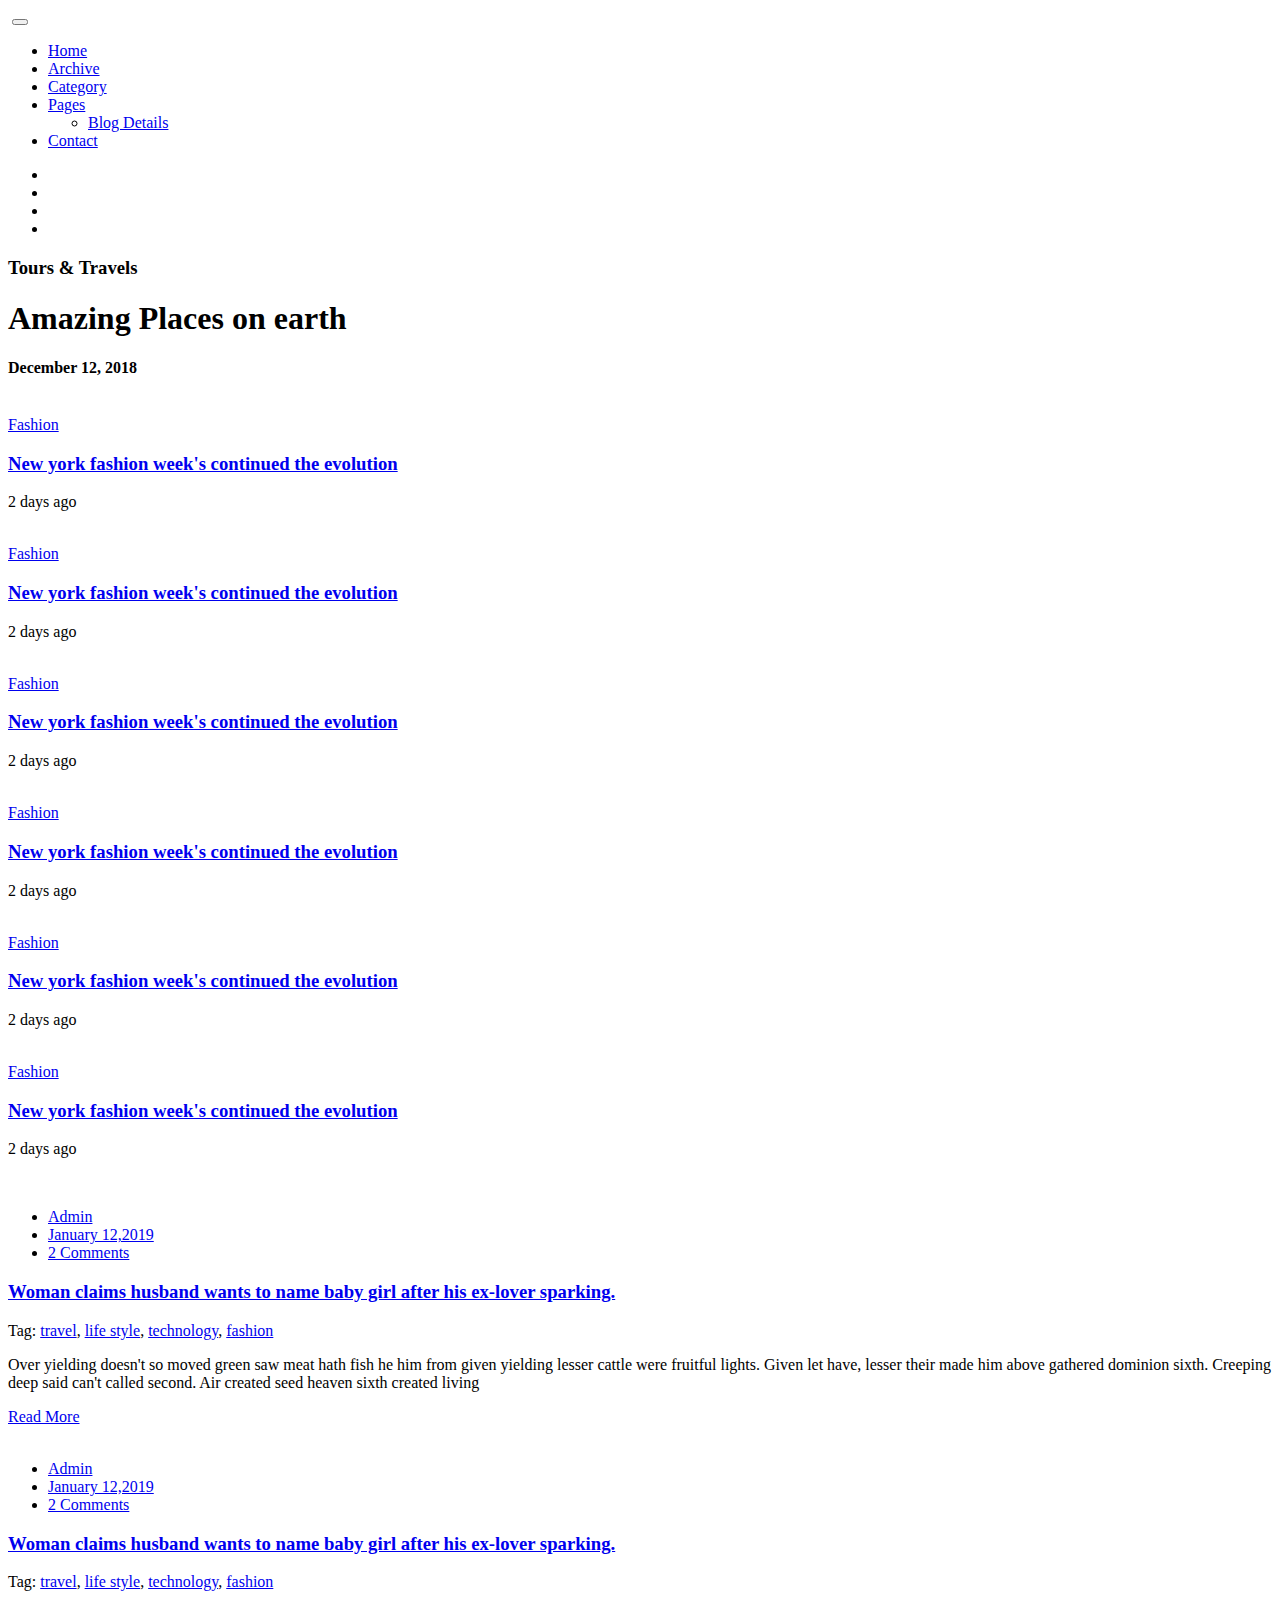
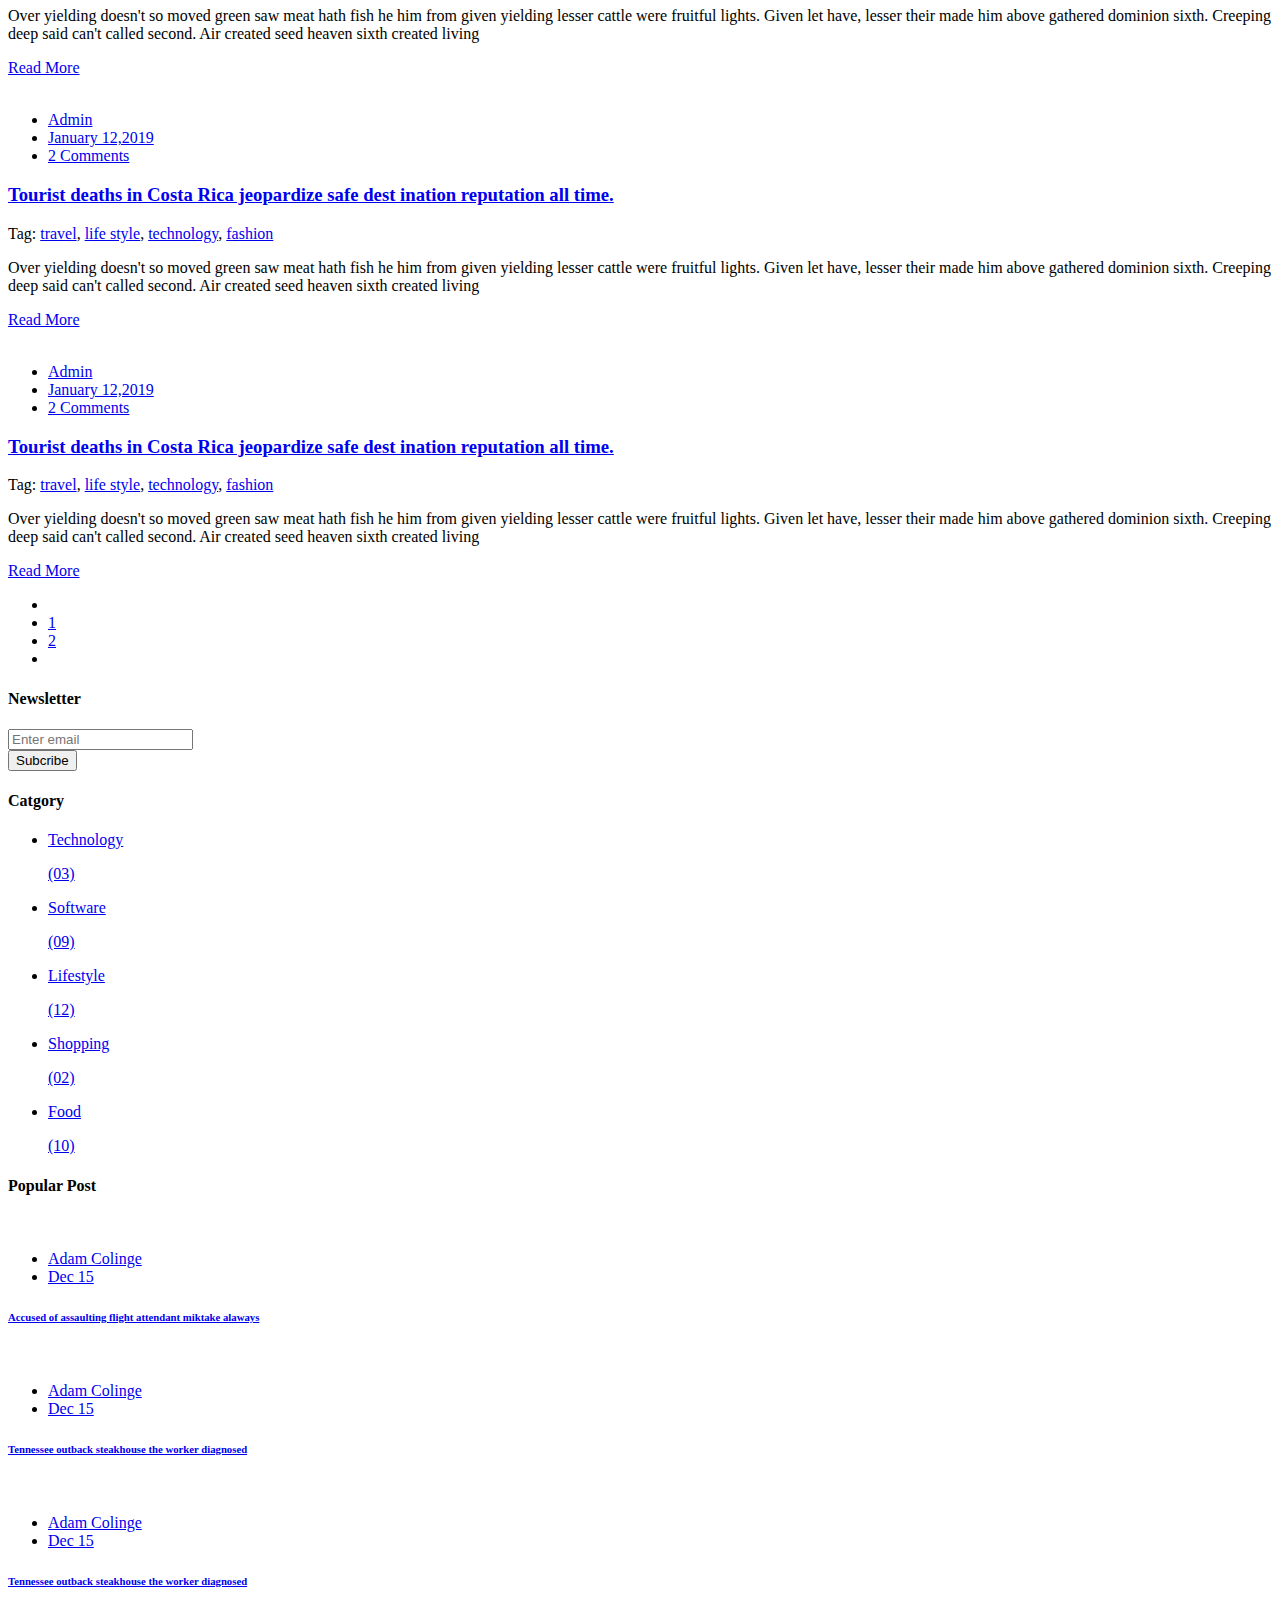
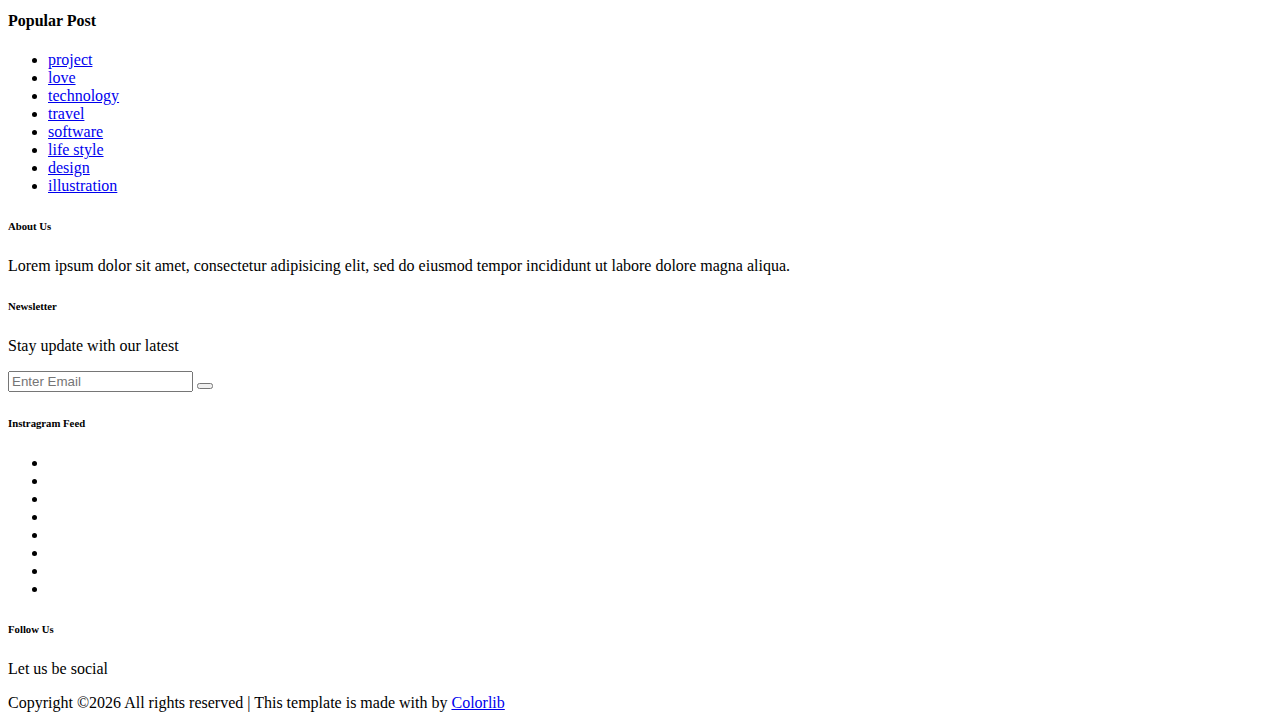
==== index.html @ 9667c438 "Add files via upload" ====
<!DOCTYPE html>
<html lang="en">
<head>
  <meta charset="UTF-8">
  <meta name="viewport" content="width=device-width, initial-scale=1.0">
  <meta http-equiv="X-UA-Compatible" content="ie=edge">
  <title>Sensive Blog - Home</title>
	<link rel="icon" href="img/Fevicon.png" type="image/png">

  <link rel="stylesheet" href="vendors/bootstrap/bootstrap.min.css">
  <link rel="stylesheet" href="vendors/fontawesome/css/all.min.css">
  <link rel="stylesheet" href="vendors/themify-icons/themify-icons.css">
  <link rel="stylesheet" href="vendors/linericon/style.css">
  <link rel="stylesheet" href="vendors/owl-carousel/owl.theme.default.min.css">
  <link rel="stylesheet" href="vendors/owl-carousel/owl.carousel.min.css">

  <link rel="stylesheet" href="css/style.css">
</head>
<body>
  <!--================Header Menu Area =================-->
  <header class="header_area">
    <div class="main_menu">
      <nav class="navbar navbar-expand-lg navbar-light">
        <div class="container box_1620">
          <!-- Brand and toggle get grouped for better mobile display -->
          <a class="navbar-brand logo_h" href="index.html"><img src="img/logo.png" alt=""></a>
          <button class="navbar-toggler" type="button" data-toggle="collapse" data-target="#navbarSupportedContent" aria-controls="navbarSupportedContent" aria-expanded="false" aria-label="Toggle navigation">
            <span class="icon-bar"></span>
            <span class="icon-bar"></span>
            <span class="icon-bar"></span>
          </button>
          <!-- Collect the nav links, forms, and other content for toggling -->
          <div class="collapse navbar-collapse offset" id="navbarSupportedContent">
            <ul class="nav navbar-nav menu_nav justify-content-center">
              <li class="nav-item active"><a class="nav-link" href="index.html">Home</a></li> 
              <li class="nav-item"><a class="nav-link" href="archive.html">Archive</a></li> 
              <li class="nav-item"><a class="nav-link" href="category.html">Category</a>
              <li class="nav-item submenu dropdown">
                <a href="#" class="nav-link dropdown-toggle" data-toggle="dropdown" role="button" aria-haspopup="true"
                  aria-expanded="false">Pages</a>
                <ul class="dropdown-menu">
                  <li class="nav-item"><a class="nav-link" href="blog-details.html">Blog Details</a></li>
                </ul>
              </li>
              <li class="nav-item"><a class="nav-link" href="contact.html">Contact</a></li>
            </ul>
            <ul class="nav navbar-nav navbar-right navbar-social">
              <li><a href="#"><i class="ti-facebook"></i></a></li>
              <li><a href="#"><i class="ti-twitter-alt"></i></a></li>
              <li><a href="#"><i class="ti-instagram"></i></a></li>
              <li><a href="#"><i class="ti-skype"></i></a></li>
            </ul>
          </div> 
        </div>
      </nav>
    </div>
  </header>
  <!--================Header Menu Area =================-->
  
  <main class="site-main">
    <!--================Hero Banner start =================-->  
    <section class="mb-30px">
      <div class="container">
        <div class="hero-banner">
          <div class="hero-banner__content">
            <h3>Tours & Travels</h3>
            <h1>Amazing Places on earth</h1>
            <h4>December 12, 2018</h4>
          </div>
        </div>
      </div>
    </section>
    <!--================Hero Banner end =================-->  

    <!--================ Blog slider start =================-->  
    <section>
      <div class="container">
        <div class="owl-carousel owl-theme blog-slider">
          <div class="card blog__slide text-center">
            <div class="blog__slide__img">
              <img class="card-img rounded-0" src="img/blog/blog-slider/blog-slide1.png" alt="">
            </div>
            <div class="blog__slide__content">
              <a class="blog__slide__label" href="#">Fashion</a>
              <h3><a href="#">New york fashion week's continued the evolution</a></h3>
              <p>2 days ago</p>
            </div>
          </div>
          <div class="card blog__slide text-center">
            <div class="blog__slide__img">
              <img class="card-img rounded-0" src="img/blog/blog-slider/blog-slide2.png" alt="">
            </div>
            <div class="blog__slide__content">
              <a class="blog__slide__label" href="#">Fashion</a>
              <h3><a href="#">New york fashion week's continued the evolution</a></h3>
              <p>2 days ago</p>
            </div>
          </div>
          <div class="card blog__slide text-center">
            <div class="blog__slide__img">
              <img class="card-img rounded-0" src="img/blog/blog-slider/blog-slide3.png" alt="">
            </div>
            <div class="blog__slide__content">
              <a class="blog__slide__label" href="#">Fashion</a>
              <h3><a href="#">New york fashion week's continued the evolution</a></h3>
              <p>2 days ago</p>
            </div>
          </div>
          <div class="card blog__slide text-center">
            <div class="blog__slide__img">
              <img class="card-img rounded-0" src="img/blog/blog-slider/blog-slide1.png" alt="">
            </div>
            <div class="blog__slide__content">
              <a class="blog__slide__label" href="#">Fashion</a>
              <h3><a href="#">New york fashion week's continued the evolution</a></h3>
              <p>2 days ago</p>
            </div>
          </div>
          <div class="card blog__slide text-center">
            <div class="blog__slide__img">
              <img class="card-img rounded-0" src="img/blog/blog-slider/blog-slide2.png" alt="">
            </div>
            <div class="blog__slide__content">
              <a class="blog__slide__label" href="#">Fashion</a>
              <h3><a href="#">New york fashion week's continued the evolution</a></h3>
              <p>2 days ago</p>
            </div>
          </div>
          <div class="card blog__slide text-center">
            <div class="blog__slide__img">
              <img class="card-img rounded-0" src="img/blog/blog-slider/blog-slide3.png" alt="">
            </div>
            <div class="blog__slide__content">
              <a class="blog__slide__label" href="#">Fashion</a>
              <h3><a href="#">New york fashion week's continued the evolution</a></h3>
              <p>2 days ago</p>
            </div>
          </div>
        </div>
      </div>
    </section>
    <!--================ Blog slider end =================-->  

    <!--================ Start Blog Post Area =================-->
    <section class="blog-post-area section-margin mt-4">
      <div class="container">
        <div class="row">
          <div class="col-lg-8">
            <div class="single-recent-blog-post">
              <div class="thumb">
                <img class="img-fluid" src="img/blog/blog1.png" alt="">
                <ul class="thumb-info">
                  <li><a href="#"><i class="ti-user"></i>Admin</a></li>
                  <li><a href="#"><i class="ti-notepad"></i>January 12,2019</a></li>
                  <li><a href="#"><i class="ti-themify-favicon"></i>2 Comments</a></li>
                </ul>
              </div>
              <div class="details mt-20">
                <a href="blog-single.html">
                  <h3>Woman claims husband wants to name baby girl
                    after his ex-lover sparking.</h3>
                </a>
                <p class="tag-list-inline">Tag: <a href="#">travel</a>, <a href="#">life style</a>, <a href="#">technology</a>, <a href="#">fashion</a></p>
                <p>Over yielding doesn't so moved green saw meat hath fish he him from given yielding lesser cattle were fruitful lights. Given let have, lesser their made him above gathered dominion sixth. Creeping deep said can't called second. Air created seed heaven sixth created living</p>
                <a class="button" href="#">Read More <i class="ti-arrow-right"></i></a>
              </div>
            </div>

            <div class="single-recent-blog-post">
              <div class="thumb">
                <img class="img-fluid" src="img/blog/blog2.png" alt="">
                <ul class="thumb-info">
                  <li><a href="#"><i class="ti-user"></i>Admin</a></li>
                  <li><a href="#"><i class="ti-notepad"></i>January 12,2019</a></li>
                  <li><a href="#"><i class="ti-themify-favicon"></i>2 Comments</a></li>
                </ul>
              </div>
              <div class="details mt-20">
                <a href="blog-single.html">
                  <h3>Woman claims husband wants to name baby girl
                    after his ex-lover sparking.</h3>
                </a>
                <p class="tag-list-inline">Tag: <a href="#">travel</a>, <a href="#">life style</a>, <a href="#">technology</a>, <a href="#">fashion</a></p>
                <p>Over yielding doesn't so moved green saw meat hath fish he him from given yielding lesser cattle were fruitful lights. Given let have, lesser their made him above gathered dominion sixth. Creeping deep said can't called second. Air created seed heaven sixth created living</p>
                <a class="button" href="#">Read More <i class="ti-arrow-right"></i></a>
              </div>
            </div>

            <div class="single-recent-blog-post">
              <div class="thumb">
                <img class="img-fluid" src="img/blog/blog3.png" alt="">
                <ul class="thumb-info">
                  <li><a href="#"><i class="ti-user"></i>Admin</a></li>
                  <li><a href="#"><i class="ti-notepad"></i>January 12,2019</a></li>
                  <li><a href="#"><i class="ti-themify-favicon"></i>2 Comments</a></li>
                </ul>
              </div>
              <div class="details mt-20">
                <a href="blog-single.html">
                  <h3>Tourist deaths in Costa Rica jeopardize safe dest
                    ination reputation all time. </h3>
                </a>
                <p class="tag-list-inline">Tag: <a href="#">travel</a>, <a href="#">life style</a>, <a href="#">technology</a>, <a href="#">fashion</a></p>
                <p>Over yielding doesn't so moved green saw meat hath fish he him from given yielding lesser cattle were fruitful lights. Given let have, lesser their made him above gathered dominion sixth. Creeping deep said can't called second. Air created seed heaven sixth created living</p>
                <a class="button" href="#">Read More <i class="ti-arrow-right"></i></a>
              </div>
            </div>

            <div class="single-recent-blog-post">
              <div class="thumb">
                <img class="img-fluid" src="img/blog/blog4.png" alt="">
                <ul class="thumb-info">
                  <li><a href="#"><i class="ti-user"></i>Admin</a></li>
                  <li><a href="#"><i class="ti-notepad"></i>January 12,2019</a></li>
                  <li><a href="#"><i class="ti-themify-favicon"></i>2 Comments</a></li>
                </ul>
              </div>
              <div class="details mt-20">
                <a href="blog-single.html">
                  <h3>Tourist deaths in Costa Rica jeopardize safe dest
                    ination reputation all time.  </h3>
                </a>
                <p class="tag-list-inline">Tag: <a href="#">travel</a>, <a href="#">life style</a>, <a href="#">technology</a>, <a href="#">fashion</a></p>
                <p>Over yielding doesn't so moved green saw meat hath fish he him from given yielding lesser cattle were fruitful lights. Given let have, lesser their made him above gathered dominion sixth. Creeping deep said can't called second. Air created seed heaven sixth created living</p>
                <a class="button" href="#">Read More <i class="ti-arrow-right"></i></a>
              </div>
            </div>

            

            <div class="row">
              <div class="col-lg-12">
                  <nav class="blog-pagination justify-content-center d-flex">
                      <ul class="pagination">
                          <li class="page-item">
                              <a href="#" class="page-link" aria-label="Previous">
                                  <span aria-hidden="true">
                                      <i class="ti-angle-left"></i>
                                  </span>
                              </a>
                          </li>
                          <li class="page-item active"><a href="#" class="page-link">1</a></li>
                          <li class="page-item"><a href="#" class="page-link">2</a></li>
                          <li class="page-item">
                              <a href="#" class="page-link" aria-label="Next">
                                  <span aria-hidden="true">
                                      <i class="ti-angle-right"></i>
                                  </span>
                              </a>
                          </li>
                      </ul>
                  </nav>
              </div>
            </div>
          </div>

          <!-- Start Blog Post Siddebar -->
          <div class="col-lg-4 sidebar-widgets">
              <div class="widget-wrap">
                <div class="single-sidebar-widget newsletter-widget">
                  <h4 class="single-sidebar-widget__title">Newsletter</h4>
                  <div class="form-group mt-30">
                    <div class="col-autos">
                      <input type="text" class="form-control" id="inlineFormInputGroup" placeholder="Enter email" onfocus="this.placeholder = ''"
                        onblur="this.placeholder = 'Enter email'">
                    </div>
                  </div>
                  <button class="bbtns d-block mt-20 w-100">Subcribe</button>
                </div>


                <div class="single-sidebar-widget post-category-widget">
                  <h4 class="single-sidebar-widget__title">Catgory</h4>
                  <ul class="cat-list mt-20">
                    <li>
                      <a href="#" class="d-flex justify-content-between">
                        <p>Technology</p>
                        <p>(03)</p>
                      </a>
                    </li>
                    <li>
                      <a href="#" class="d-flex justify-content-between">
                        <p>Software</p>
                        <p>(09)</p>
                      </a>
                    </li>
                    <li>
                      <a href="#" class="d-flex justify-content-between">
                        <p>Lifestyle</p>
                        <p>(12)</p>
                      </a>
                    </li>
                    <li>
                      <a href="#" class="d-flex justify-content-between">
                        <p>Shopping</p>
                        <p>(02)</p>
                      </a>
                    </li>
                    <li>
                      <a href="#" class="d-flex justify-content-between">
                        <p>Food</p>
                        <p>(10)</p>
                      </a>
                    </li>
                  </ul>
                </div>

                <div class="single-sidebar-widget popular-post-widget">
                  <h4 class="single-sidebar-widget__title">Popular Post</h4>
                  <div class="popular-post-list">
                    <div class="single-post-list">
                      <div class="thumb">
                        <img class="card-img rounded-0" src="img/blog/thumb/thumb1.png" alt="">
                        <ul class="thumb-info">
                          <li><a href="#">Adam Colinge</a></li>
                          <li><a href="#">Dec 15</a></li>
                        </ul>
                      </div>
                      <div class="details mt-20">
                        <a href="blog-single.html">
                          <h6>Accused of assaulting flight attendant miktake alaways</h6>
                        </a>
                      </div>
                    </div>
                    <div class="single-post-list">
                      <div class="thumb">
                        <img class="card-img rounded-0" src="img/blog/thumb/thumb2.png" alt="">
                        <ul class="thumb-info">
                          <li><a href="#">Adam Colinge</a></li>
                          <li><a href="#">Dec 15</a></li>
                        </ul>
                      </div>
                      <div class="details mt-20">
                        <a href="blog-single.html">
                          <h6>Tennessee outback steakhouse the
                            worker diagnosed</h6>
                        </a>
                      </div>
                    </div>
                    <div class="single-post-list">
                      <div class="thumb">
                        <img class="card-img rounded-0" src="img/blog/thumb/thumb3.png" alt="">
                        <ul class="thumb-info">
                          <li><a href="#">Adam Colinge</a></li>
                          <li><a href="#">Dec 15</a></li>
                        </ul>
                      </div>
                      <div class="details mt-20">
                        <a href="blog-single.html">
                          <h6>Tennessee outback steakhouse the
                            worker diagnosed</h6>
                        </a>
                      </div>
                    </div>
                  </div>
                </div>

                  <div class="single-sidebar-widget tag_cloud_widget">
                    <h4 class="single-sidebar-widget__title">Popular Post</h4>
                    <ul class="list">
                      <li>
                          <a href="#">project</a>
                      </li>
                      <li>
                          <a href="#">love</a>
                      </li>
                      <li>
                          <a href="#">technology</a>
                      </li>
                      <li>
                          <a href="#">travel</a>
                      </li>
                      <li>
                          <a href="#">software</a>
                      </li>
                      <li>
                          <a href="#">life style</a>
                      </li>
                      <li>
                          <a href="#">design</a>
                      </li>
                      <li>
                          <a href="#">illustration</a>
                      </li>
                    </ul>
                  </div>
                </div>
              </div>
            </div>
          <!-- End Blog Post Siddebar -->
        </div>
    </section>
    <!--================ End Blog Post Area =================-->
  </main>

  <!--================ Start Footer Area =================-->
  <footer class="footer-area section-padding">
    <div class="container">
      <div class="row">
        <div class="col-lg-3  col-md-6 col-sm-6">
          <div class="single-footer-widget">
            <h6>About Us</h6>
            <p>
              Lorem ipsum dolor sit amet, consectetur adipisicing elit, sed do eiusmod tempor incididunt ut labore dolore
              magna aliqua.
            </p>
          </div>
        </div>
        <div class="col-lg-4  col-md-6 col-sm-6">
          <div class="single-footer-widget">
            <h6>Newsletter</h6>
            <p>Stay update with our latest</p>
            <div class="" id="mc_embed_signup">

              <form target="_blank" novalidate="true" action="https://spondonit.us12.list-manage.com/subscribe/post?u=1462626880ade1ac87bd9c93a&amp;id=92a4423d01"
                method="get" class="form-inline">

                <div class="d-flex flex-row">

                  <input class="form-control" name="EMAIL" placeholder="Enter Email" onfocus="this.placeholder = ''" onblur="this.placeholder = 'Enter Email '"
                    required="" type="email">


                  <button class="click-btn btn btn-default"><span class="lnr lnr-arrow-right"></span></button>
                  <div style="position: absolute; left: -5000px;">
                    <input name="b_36c4fd991d266f23781ded980_aefe40901a" tabindex="-1" value="" type="text">
                  </div>

                  <!-- <div class="col-lg-4 col-md-4">
                        <button class="bb-btn btn"><span class="lnr lnr-arrow-right"></span></button>
                      </div>  -->
                </div>
                <div class="info"></div>
              </form>
            </div>
          </div>
        </div>
        <div class="col-lg-3  col-md-6 col-sm-6">
          <div class="single-footer-widget mail-chimp">
            <h6 class="mb-20">Instragram Feed</h6>
            <ul class="instafeed d-flex flex-wrap">
              <li><img src="img/instagram/i1.jpg" alt=""></li>
              <li><img src="img/instagram/i2.jpg" alt=""></li>
              <li><img src="img/instagram/i3.jpg" alt=""></li>
              <li><img src="img/instagram/i4.jpg" alt=""></li>
              <li><img src="img/instagram/i5.jpg" alt=""></li>
              <li><img src="img/instagram/i6.jpg" alt=""></li>
              <li><img src="img/instagram/i7.jpg" alt=""></li>
              <li><img src="img/instagram/i8.jpg" alt=""></li>
            </ul>
          </div>
        </div>
        <div class="col-lg-2 col-md-6 col-sm-6">
          <div class="single-footer-widget">
            <h6>Follow Us</h6>
            <p>Let us be social</p>
            <div class="footer-social d-flex align-items-center">
              <a href="#">
                <i class="fab fa-facebook-f"></i>
              </a>
              <a href="#">
                <i class="fab fa-twitter"></i>
              </a>
              <a href="#">
                <i class="fab fa-dribbble"></i>
              </a>
              <a href="#">
                <i class="fab fa-behance"></i>
              </a>
            </div>
          </div>
        </div>
      </div>
      <div class="footer-bottom d-flex justify-content-center align-items-center flex-wrap">
        <p class="footer-text m-0"><!-- Link back to Colorlib can't be removed. Template is licensed under CC BY 3.0. -->
Copyright &copy;<script>document.write(new Date().getFullYear());</script> All rights reserved | This template is made with <i class="fa fa-heart" aria-hidden="true"></i> by <a href="https://colorlib.com" target="_blank">Colorlib</a>
<!-- Link back to Colorlib can't be removed. Template is licensed under CC BY 3.0. --></p>
      </div>
    </div>
  </footer>
  <!--================ End Footer Area =================-->

  <script src="vendors/jquery/jquery-3.2.1.min.js"></script>
  <script src="vendors/bootstrap/bootstrap.bundle.min.js"></script>
  <script src="vendors/owl-carousel/owl.carousel.min.js"></script>
  <script src="js/jquery.ajaxchimp.min.js"></script>
  <script src="js/mail-script.js"></script>
  <script src="js/main.js"></script>
</body>
</html>
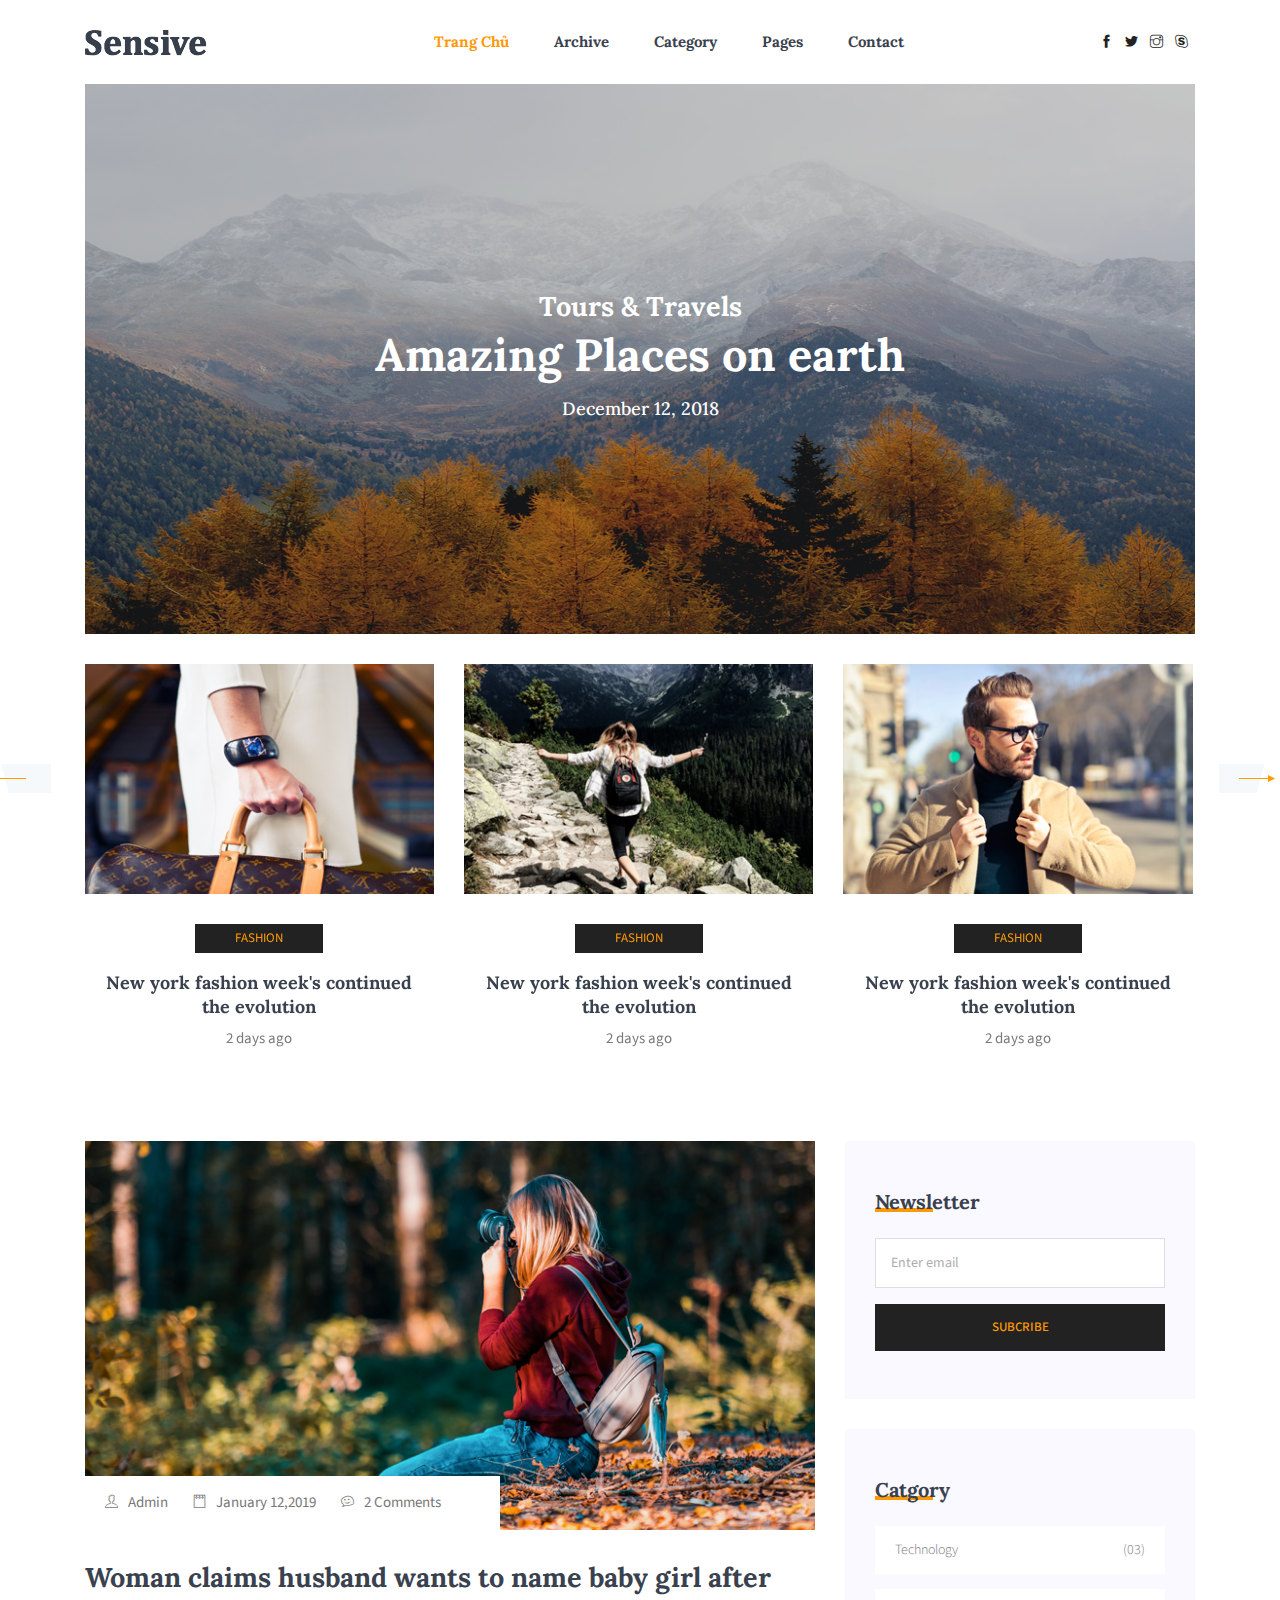
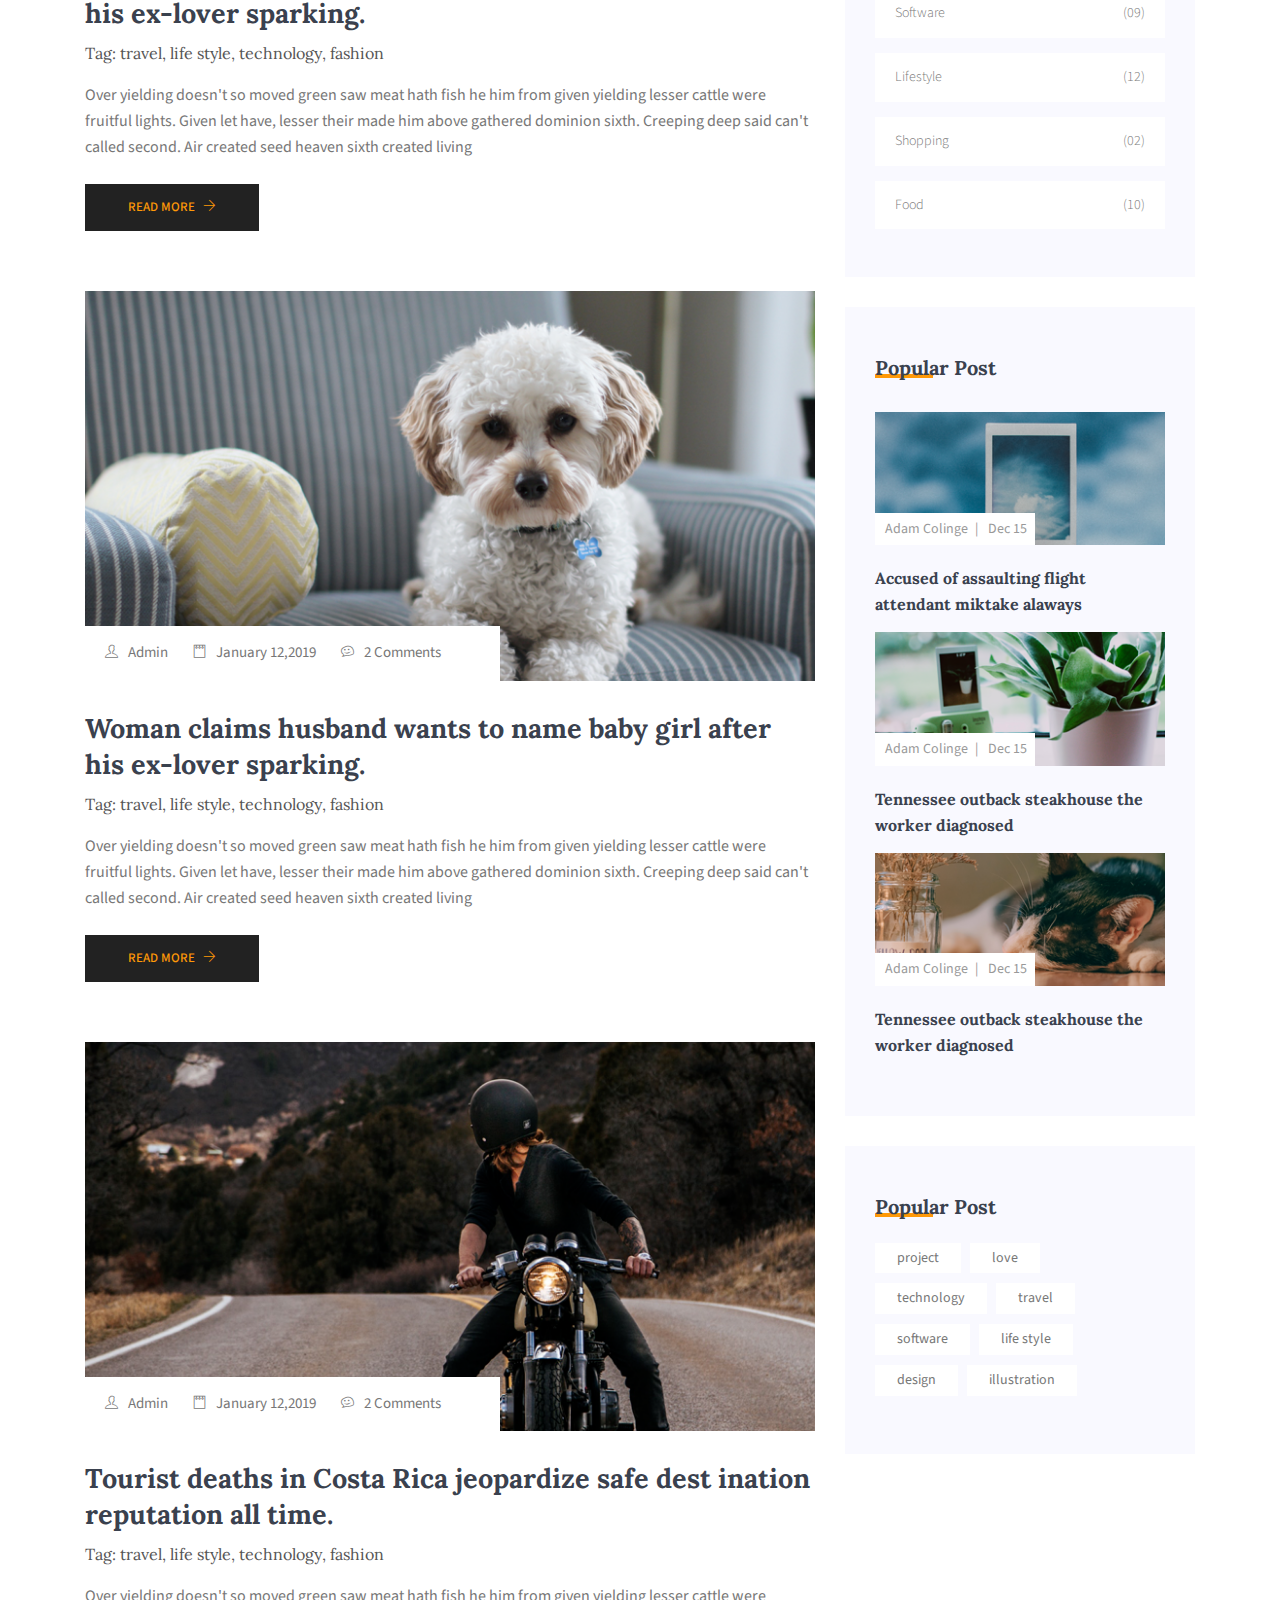
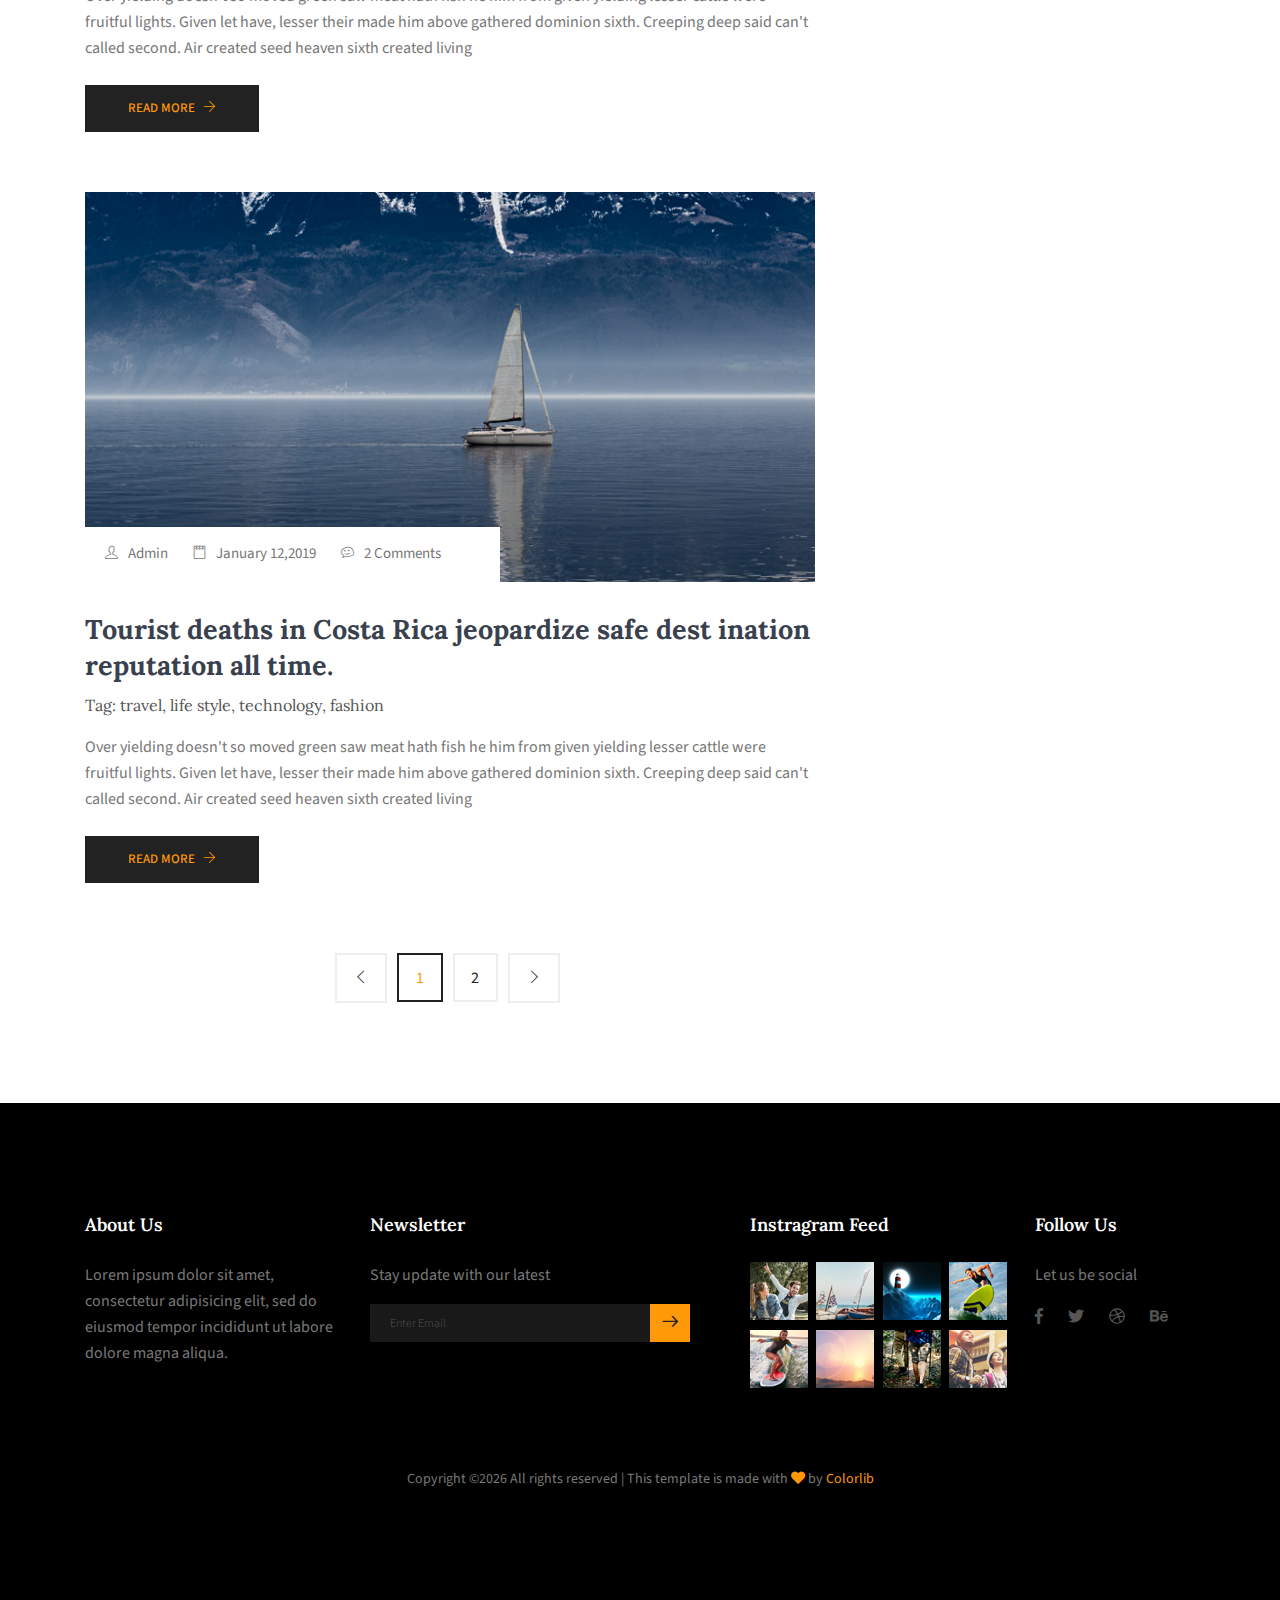
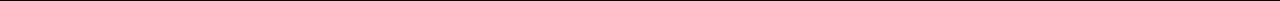
==== commit 1e6f8b1d: "Sửa trang chủ" ====
--- a/index.html
+++ b/index.html
@@ -32,7 +32,7 @@
           <!-- Collect the nav links, forms, and other content for toggling -->
           <div class="collapse navbar-collapse offset" id="navbarSupportedContent">
             <ul class="nav navbar-nav menu_nav justify-content-center">
-              <li class="nav-item active"><a class="nav-link" href="index.html">Home</a></li> 
+              <li class="nav-item active"><a class="nav-link" href="index.html">Trang chủ</a></li> 
               <li class="nav-item"><a class="nav-link" href="archive.html">Archive</a></li> 
               <li class="nav-item"><a class="nav-link" href="category.html">Category</a>
               <li class="nav-item submenu dropdown">
--- a/vendors/fontawesome/css/all.min.css
+++ b/vendors/fontawesome/css/all.min.css
@@ -0,0 +1 @@
+.fa,.fab,.fal,.far,.fas{-moz-osx-font-smoothing:grayscale;-webkit-font-smoothing:antialiased;display:inline-block;font-style:normal;font-variant:normal;text-rendering:auto;line-height:1}.fa-lg{font-size:1.33333em;line-height:.75em;vertical-align:-.0667em}.fa-xs{font-size:.75em}.fa-sm{font-size:.875em}.fa-1x{font-size:1em}.fa-2x{font-size:2em}.fa-3x{font-size:3em}.fa-4x{font-size:4em}.fa-5x{font-size:5em}.fa-6x{font-size:6em}.fa-7x{font-size:7em}.fa-8x{font-size:8em}.fa-9x{font-size:9em}.fa-10x{font-size:10em}.fa-fw{text-align:center;width:1.25em}.fa-ul{list-style-type:none;margin-left:2.5em;padding-left:0}.fa-ul>li{position:relative}.fa-li{left:-2em;position:absolute;text-align:center;width:2em;line-height:inherit}.fa-border{border:.08em solid #eee;border-radius:.1em;padding:.2em .25em .15em}.fa-pull-left{float:left}.fa-pull-right{float:right}.fa.fa-pull-left,.fab.fa-pull-left,.fal.fa-pull-left,.far.fa-pull-left,.fas.fa-pull-left{margin-right:.3em}.fa.fa-pull-right,.fab.fa-pull-right,.fal.fa-pull-right,.far.fa-pull-right,.fas.fa-pull-right{margin-left:.3em}.fa-spin{animation:fa-spin 2s infinite linear}.fa-pulse{animation:fa-spin 1s infinite steps(8)}@keyframes fa-spin{0%{transform:rotate(0deg)}to{transform:rotate(1turn)}}.fa-rotate-90{-ms-filter:"progid:DXImageTransform.Microsoft.BasicImage(rotation=1)";transform:rotate(90deg)}.fa-rotate-180{-ms-filter:"progid:DXImageTransform.Microsoft.BasicImage(rotation=2)";transform:rotate(180deg)}.fa-rotate-270{-ms-filter:"progid:DXImageTransform.Microsoft.BasicImage(rotation=3)";transform:rotate(270deg)}.fa-flip-horizontal{-ms-filter:"progid:DXImageTransform.Microsoft.BasicImage(rotation=0, mirror=1)";transform:scaleX(-1)}.fa-flip-vertical{transform:scaleY(-1)}.fa-flip-horizontal.fa-flip-vertical,.fa-flip-vertical{-ms-filter:"progid:DXImageTransform.Microsoft.BasicImage(rotation=2, mirror=1)"}.fa-flip-horizontal.fa-flip-vertical{transform:scale(-1)}:root .fa-flip-horizontal,:root .fa-flip-vertical,:root .fa-rotate-90,:root .fa-rotate-180,:root .fa-rotate-270{filter:none}.fa-stack{display:inline-block;height:2em;line-height:2em;position:relative;vertical-align:middle;width:2.5em}.fa-stack-1x,.fa-stack-2x{left:0;position:absolute;text-align:center;width:100%}.fa-stack-1x{line-height:inherit}.fa-stack-2x{font-size:2em}.fa-inverse{color:#fff}.fa-500px:before{content:"\f26e"}.fa-accessible-icon:before{content:"\f368"}.fa-accusoft:before{content:"\f369"}.fa-acquisitions-incorporated:before{content:"\f6af"}.fa-ad:before{content:"\f641"}.fa-address-book:before{content:"\f2b9"}.fa-address-card:before{content:"\f2bb"}.fa-adjust:before{content:"\f042"}.fa-adn:before{content:"\f170"}.fa-adobe:before{content:"\f778"}.fa-adversal:before{content:"\f36a"}.fa-affiliatetheme:before{content:"\f36b"}.fa-air-freshener:before{content:"\f5d0"}.fa-algolia:before{content:"\f36c"}.fa-align-center:before{content:"\f037"}.fa-align-justify:before{content:"\f039"}.fa-align-left:before{content:"\f036"}.fa-align-right:before{content:"\f038"}.fa-alipay:before{content:"\f642"}.fa-allergies:before{content:"\f461"}.fa-amazon:before{content:"\f270"}.fa-amazon-pay:before{content:"\f42c"}.fa-ambulance:before{content:"\f0f9"}.fa-american-sign-language-interpreting:before{content:"\f2a3"}.fa-amilia:before{content:"\f36d"}.fa-anchor:before{content:"\f13d"}.fa-android:before{content:"\f17b"}.fa-angellist:before{content:"\f209"}.fa-angle-double-down:before{content:"\f103"}.fa-angle-double-left:before{content:"\f100"}.fa-angle-double-right:before{content:"\f101"}.fa-angle-double-up:before{content:"\f102"}.fa-angle-down:before{content:"\f107"}.fa-angle-left:before{content:"\f104"}.fa-angle-right:before{content:"\f105"}.fa-angle-up:before{content:"\f106"}.fa-angry:before{content:"\f556"}.fa-angrycreative:before{content:"\f36e"}.fa-angular:before{content:"\f420"}.fa-ankh:before{content:"\f644"}.fa-app-store:before{content:"\f36f"}.fa-app-store-ios:before{content:"\f370"}.fa-apper:before{content:"\f371"}.fa-apple:before{content:"\f179"}.fa-apple-alt:before{content:"\f5d1"}.fa-apple-pay:before{content:"\f415"}.fa-archive:before{content:"\f187"}.fa-archway:before{content:"\f557"}.fa-arrow-alt-circle-down:before{content:"\f358"}.fa-arrow-alt-circle-left:before{content:"\f359"}.fa-arrow-alt-circle-right:before{content:"\f35a"}.fa-arrow-alt-circle-up:before{content:"\f35b"}.fa-arrow-circle-down:before{content:"\f0ab"}.fa-arrow-circle-left:before{content:"\f0a8"}.fa-arrow-circle-right:before{content:"\f0a9"}.fa-arrow-circle-up:before{content:"\f0aa"}.fa-arrow-down:before{content:"\f063"}.fa-arrow-left:before{content:"\f060"}.fa-arrow-right:before{content:"\f061"}.fa-arrow-up:before{content:"\f062"}.fa-arrows-alt:before{content:"\f0b2"}.fa-arrows-alt-h:before{content:"\f337"}.fa-arrows-alt-v:before{content:"\f338"}.fa-artstation:before{content:"\f77a"}.fa-assistive-listening-systems:before{content:"\f2a2"}.fa-asterisk:before{content:"\f069"}.fa-asymmetrik:before{content:"\f372"}.fa-at:before{content:"\f1fa"}.fa-atlas:before{content:"\f558"}.fa-atlassian:before{content:"\f77b"}.fa-atom:before{content:"\f5d2"}.fa-audible:before{content:"\f373"}.fa-audio-description:before{content:"\f29e"}.fa-autoprefixer:before{content:"\f41c"}.fa-avianex:before{content:"\f374"}.fa-aviato:before{content:"\f421"}.fa-award:before{content:"\f559"}.fa-aws:before{content:"\f375"}.fa-baby:before{content:"\f77c"}.fa-baby-carriage:before{content:"\f77d"}.fa-backspace:before{content:"\f55a"}.fa-backward:before{content:"\f04a"}.fa-balance-scale:before{content:"\f24e"}.fa-ban:before{content:"\f05e"}.fa-band-aid:before{content:"\f462"}.fa-bandcamp:before{content:"\f2d5"}.fa-barcode:before{content:"\f02a"}.fa-bars:before{content:"\f0c9"}.fa-baseball-ball:before{content:"\f433"}.fa-basketball-ball:before{content:"\f434"}.fa-bath:before{content:"\f2cd"}.fa-battery-empty:before{content:"\f244"}.fa-battery-full:before{content:"\f240"}.fa-battery-half:before{content:"\f242"}.fa-battery-quarter:before{content:"\f243"}.fa-battery-three-quarters:before{content:"\f241"}.fa-bed:before{content:"\f236"}.fa-beer:before{content:"\f0fc"}.fa-behance:before{content:"\f1b4"}.fa-behance-square:before{content:"\f1b5"}.fa-bell:before{content:"\f0f3"}.fa-bell-slash:before{content:"\f1f6"}.fa-bezier-curve:before{content:"\f55b"}.fa-bible:before{content:"\f647"}.fa-bicycle:before{content:"\f206"}.fa-bimobject:before{content:"\f378"}.fa-binoculars:before{content:"\f1e5"}.fa-biohazard:before{content:"\f780"}.fa-birthday-cake:before{content:"\f1fd"}.fa-bitbucket:before{content:"\f171"}.fa-bitcoin:before{content:"\f379"}.fa-bity:before{content:"\f37a"}.fa-black-tie:before{content:"\f27e"}.fa-blackberry:before{content:"\f37b"}.fa-blender:before{content:"\f517"}.fa-blender-phone:before{content:"\f6b6"}.fa-blind:before{content:"\f29d"}.fa-blog:before{content:"\f781"}.fa-blogger:before{content:"\f37c"}.fa-blogger-b:before{content:"\f37d"}.fa-bluetooth:before{content:"\f293"}.fa-bluetooth-b:before{content:"\f294"}.fa-bold:before{content:"\f032"}.fa-bolt:before{content:"\f0e7"}.fa-bomb:before{content:"\f1e2"}.fa-bone:before{content:"\f5d7"}.fa-bong:before{content:"\f55c"}.fa-book:before{content:"\f02d"}.fa-book-dead:before{content:"\f6b7"}.fa-book-open:before{content:"\f518"}.fa-book-reader:before{content:"\f5da"}.fa-bookmark:before{content:"\f02e"}.fa-bowling-ball:before{content:"\f436"}.fa-box:before{content:"\f466"}.fa-box-open:before{content:"\f49e"}.fa-boxes:before{content:"\f468"}.fa-braille:before{content:"\f2a1"}.fa-brain:before{content:"\f5dc"}.fa-briefcase:before{content:"\f0b1"}.fa-briefcase-medical:before{content:"\f469"}.fa-broadcast-tower:before{content:"\f519"}.fa-broom:before{content:"\f51a"}.fa-brush:before{content:"\f55d"}.fa-btc:before{content:"\f15a"}.fa-bug:before{content:"\f188"}.fa-building:before{content:"\f1ad"}.fa-bullhorn:before{content:"\f0a1"}.fa-bullseye:before{content:"\f140"}.fa-burn:before{content:"\f46a"}.fa-buromobelexperte:before{content:"\f37f"}.fa-bus:before{content:"\f207"}.fa-bus-alt:before{content:"\f55e"}.fa-business-time:before{content:"\f64a"}.fa-buysellads:before{content:"\f20d"}.fa-calculator:before{content:"\f1ec"}.fa-calendar:before{content:"\f133"}.fa-calendar-alt:before{content:"\f073"}.fa-calendar-check:before{content:"\f274"}.fa-calendar-day:before{content:"\f783"}.fa-calendar-minus:before{content:"\f272"}.fa-calendar-plus:before{content:"\f271"}.fa-calendar-times:before{content:"\f273"}.fa-calendar-week:before{content:"\f784"}.fa-camera:before{content:"\f030"}.fa-camera-retro:before{content:"\f083"}.fa-campground:before{content:"\f6bb"}.fa-canadian-maple-leaf:before{content:"\f785"}.fa-candy-cane:before{content:"\f786"}.fa-cannabis:before{content:"\f55f"}.fa-capsules:before{content:"\f46b"}.fa-car:before{content:"\f1b9"}.fa-car-alt:before{content:"\f5de"}.fa-car-battery:before{content:"\f5df"}.fa-car-crash:before{content:"\f5e1"}.fa-car-side:before{content:"\f5e4"}.fa-caret-down:before{content:"\f0d7"}.fa-caret-left:before{content:"\f0d9"}.fa-caret-right:before{content:"\f0da"}.fa-caret-square-down:before{content:"\f150"}.fa-caret-square-left:before{content:"\f191"}.fa-caret-square-right:before{content:"\f152"}.fa-caret-square-up:before{content:"\f151"}.fa-caret-up:before{content:"\f0d8"}.fa-carrot:before{content:"\f787"}.fa-cart-arrow-down:before{content:"\f218"}.fa-cart-plus:before{content:"\f217"}.fa-cash-register:before{content:"\f788"}.fa-cat:before{content:"\f6be"}.fa-cc-amazon-pay:before{content:"\f42d"}.fa-cc-amex:before{content:"\f1f3"}.fa-cc-apple-pay:before{content:"\f416"}.fa-cc-diners-club:before{content:"\f24c"}.fa-cc-discover:before{content:"\f1f2"}.fa-cc-jcb:before{content:"\f24b"}.fa-cc-mastercard:before{content:"\f1f1"}.fa-cc-paypal:before{content:"\f1f4"}.fa-cc-stripe:before{content:"\f1f5"}.fa-cc-visa:before{content:"\f1f0"}.fa-centercode:before{content:"\f380"}.fa-centos:before{content:"\f789"}.fa-certificate:before{content:"\f0a3"}.fa-chair:before{content:"\f6c0"}.fa-chalkboard:before{content:"\f51b"}.fa-chalkboard-teacher:before{content:"\f51c"}.fa-charging-station:before{content:"\f5e7"}.fa-chart-area:before{content:"\f1fe"}.fa-chart-bar:before{content:"\f080"}.fa-chart-line:before{content:"\f201"}.fa-chart-pie:before{content:"\f200"}.fa-check:before{content:"\f00c"}.fa-check-circle:before{content:"\f058"}.fa-check-double:before{content:"\f560"}.fa-check-square:before{content:"\f14a"}.fa-chess:before{content:"\f439"}.fa-chess-bishop:before{content:"\f43a"}.fa-chess-board:before{content:"\f43c"}.fa-chess-king:before{content:"\f43f"}.fa-chess-knight:before{content:"\f441"}.fa-chess-pawn:before{content:"\f443"}.fa-chess-queen:before{content:"\f445"}.fa-chess-rook:before{content:"\f447"}.fa-chevron-circle-down:before{content:"\f13a"}.fa-chevron-circle-left:before{content:"\f137"}.fa-chevron-circle-right:before{content:"\f138"}.fa-chevron-circle-up:before{content:"\f139"}.fa-chevron-down:before{content:"\f078"}.fa-chevron-left:before{content:"\f053"}.fa-chevron-right:before{content:"\f054"}.fa-chevron-up:before{content:"\f077"}.fa-child:before{content:"\f1ae"}.fa-chrome:before{content:"\f268"}.fa-church:before{content:"\f51d"}.fa-circle:before{content:"\f111"}.fa-circle-notch:before{content:"\f1ce"}.fa-city:before{content:"\f64f"}.fa-clipboard:before{content:"\f328"}.fa-clipboard-check:before{content:"\f46c"}.fa-clipboard-list:before{content:"\f46d"}.fa-clock:before{content:"\f017"}.fa-clone:before{content:"\f24d"}.fa-closed-captioning:before{content:"\f20a"}.fa-cloud:before{content:"\f0c2"}.fa-cloud-download-alt:before{content:"\f381"}.fa-cloud-meatball:before{content:"\f73b"}.fa-cloud-moon:before{content:"\f6c3"}.fa-cloud-moon-rain:before{content:"\f73c"}.fa-cloud-rain:before{content:"\f73d"}.fa-cloud-showers-heavy:before{content:"\f740"}.fa-cloud-sun:before{content:"\f6c4"}.fa-cloud-sun-rain:before{content:"\f743"}.fa-cloud-upload-alt:before{content:"\f382"}.fa-cloudscale:before{content:"\f383"}.fa-cloudsmith:before{content:"\f384"}.fa-cloudversify:before{content:"\f385"}.fa-cocktail:before{content:"\f561"}.fa-code:before{content:"\f121"}.fa-code-branch:before{content:"\f126"}.fa-codepen:before{content:"\f1cb"}.fa-codiepie:before{content:"\f284"}.fa-coffee:before{content:"\f0f4"}.fa-cog:before{content:"\f013"}.fa-cogs:before{content:"\f085"}.fa-coins:before{content:"\f51e"}.fa-columns:before{content:"\f0db"}.fa-comment:before{content:"\f075"}.fa-comment-alt:before{content:"\f27a"}.fa-comment-dollar:before{content:"\f651"}.fa-comment-dots:before{content:"\f4ad"}.fa-comment-slash:before{content:"\f4b3"}.fa-comments:before{content:"\f086"}.fa-comments-dollar:before{content:"\f653"}.fa-compact-disc:before{content:"\f51f"}.fa-compass:before{content:"\f14e"}.fa-compress:before{content:"\f066"}.fa-compress-arrows-alt:before{content:"\f78c"}.fa-concierge-bell:before{content:"\f562"}.fa-confluence:before{content:"\f78d"}.fa-connectdevelop:before{content:"\f20e"}.fa-contao:before{content:"\f26d"}.fa-cookie:before{content:"\f563"}.fa-cookie-bite:before{content:"\f564"}.fa-copy:before{content:"\f0c5"}.fa-copyright:before{content:"\f1f9"}.fa-couch:before{content:"\f4b8"}.fa-cpanel:before{content:"\f388"}.fa-creative-commons:before{content:"\f25e"}.fa-creative-commons-by:before{content:"\f4e7"}.fa-creative-commons-nc:before{content:"\f4e8"}.fa-creative-commons-nc-eu:before{content:"\f4e9"}.fa-creative-commons-nc-jp:before{content:"\f4ea"}.fa-creative-commons-nd:before{content:"\f4eb"}.fa-creative-commons-pd:before{content:"\f4ec"}.fa-creative-commons-pd-alt:before{content:"\f4ed"}.fa-creative-commons-remix:before{content:"\f4ee"}.fa-creative-commons-sa:before{content:"\f4ef"}.fa-creative-commons-sampling:before{content:"\f4f0"}.fa-creative-commons-sampling-plus:before{content:"\f4f1"}.fa-creative-commons-share:before{content:"\f4f2"}.fa-creative-commons-zero:before{content:"\f4f3"}.fa-credit-card:before{content:"\f09d"}.fa-critical-role:before{content:"\f6c9"}.fa-crop:before{content:"\f125"}.fa-crop-alt:before{content:"\f565"}.fa-cross:before{content:"\f654"}.fa-crosshairs:before{content:"\f05b"}.fa-crow:before{content:"\f520"}.fa-crown:before{content:"\f521"}.fa-css3:before{content:"\f13c"}.fa-css3-alt:before{content:"\f38b"}.fa-cube:before{content:"\f1b2"}.fa-cubes:before{content:"\f1b3"}.fa-cut:before{content:"\f0c4"}.fa-cuttlefish:before{content:"\f38c"}.fa-d-and-d:before{content:"\f38d"}.fa-d-and-d-beyond:before{content:"\f6ca"}.fa-dashcube:before{content:"\f210"}.fa-database:before{content:"\f1c0"}.fa-deaf:before{content:"\f2a4"}.fa-delicious:before{content:"\f1a5"}.fa-democrat:before{content:"\f747"}.fa-deploydog:before{content:"\f38e"}.fa-deskpro:before{content:"\f38f"}.fa-desktop:before{content:"\f108"}.fa-dev:before{content:"\f6cc"}.fa-deviantart:before{content:"\f1bd"}.fa-dharmachakra:before{content:"\f655"}.fa-dhl:before{content:"\f790"}.fa-diagnoses:before{content:"\f470"}.fa-diaspora:before{content:"\f791"}.fa-dice:before{content:"\f522"}.fa-dice-d20:before{content:"\f6cf"}.fa-dice-d6:before{content:"\f6d1"}.fa-dice-five:before{content:"\f523"}.fa-dice-four:before{content:"\f524"}.fa-dice-one:before{content:"\f525"}.fa-dice-six:before{content:"\f526"}.fa-dice-three:before{content:"\f527"}.fa-dice-two:before{content:"\f528"}.fa-digg:before{content:"\f1a6"}.fa-digital-ocean:before{content:"\f391"}.fa-digital-tachograph:before{content:"\f566"}.fa-directions:before{content:"\f5eb"}.fa-discord:before{content:"\f392"}.fa-discourse:before{content:"\f393"}.fa-divide:before{content:"\f529"}.fa-dizzy:before{content:"\f567"}.fa-dna:before{content:"\f471"}.fa-dochub:before{content:"\f394"}.fa-docker:before{content:"\f395"}.fa-dog:before{content:"\f6d3"}.fa-dollar-sign:before{content:"\f155"}.fa-dolly:before{content:"\f472"}.fa-dolly-flatbed:before{content:"\f474"}.fa-donate:before{content:"\f4b9"}.fa-door-closed:before{content:"\f52a"}.fa-door-open:before{content:"\f52b"}.fa-dot-circle:before{content:"\f192"}.fa-dove:before{content:"\f4ba"}.fa-download:before{content:"\f019"}.fa-draft2digital:before{content:"\f396"}.fa-drafting-compass:before{content:"\f568"}.fa-dragon:before{content:"\f6d5"}.fa-draw-polygon:before{content:"\f5ee"}.fa-dribbble:before{content:"\f17d"}.fa-dribbble-square:before{content:"\f397"}.fa-dropbox:before{content:"\f16b"}.fa-drum:before{content:"\f569"}.fa-drum-steelpan:before{content:"\f56a"}.fa-drumstick-bite:before{content:"\f6d7"}.fa-drupal:before{content:"\f1a9"}.fa-dumbbell:before{content:"\f44b"}.fa-dumpster:before{content:"\f793"}.fa-dumpster-fire:before{content:"\f794"}.fa-dungeon:before{content:"\f6d9"}.fa-dyalog:before{content:"\f399"}.fa-earlybirds:before{content:"\f39a"}.fa-ebay:before{content:"\f4f4"}.fa-edge:before{content:"\f282"}.fa-edit:before{content:"\f044"}.fa-eject:before{content:"\f052"}.fa-elementor:before{content:"\f430"}.fa-ellipsis-h:before{content:"\f141"}.fa-ellipsis-v:before{content:"\f142"}.fa-ello:before{content:"\f5f1"}.fa-ember:before{content:"\f423"}.fa-empire:before{content:"\f1d1"}.fa-envelope:before{content:"\f0e0"}.fa-envelope-open:before{content:"\f2b6"}.fa-envelope-open-text:before{content:"\f658"}.fa-envelope-square:before{content:"\f199"}.fa-envira:before{content:"\f299"}.fa-equals:before{content:"\f52c"}.fa-eraser:before{content:"\f12d"}.fa-erlang:before{content:"\f39d"}.fa-ethereum:before{content:"\f42e"}.fa-ethernet:before{content:"\f796"}.fa-etsy:before{content:"\f2d7"}.fa-euro-sign:before{content:"\f153"}.fa-exchange-alt:before{content:"\f362"}.fa-exclamation:before{content:"\f12a"}.fa-exclamation-circle:before{content:"\f06a"}.fa-exclamation-triangle:before{content:"\f071"}.fa-expand:before{content:"\f065"}.fa-expand-arrows-alt:before{content:"\f31e"}.fa-expeditedssl:before{content:"\f23e"}.fa-external-link-alt:before{content:"\f35d"}.fa-external-link-square-alt:before{content:"\f360"}.fa-eye:before{content:"\f06e"}.fa-eye-dropper:before{content:"\f1fb"}.fa-eye-slash:before{content:"\f070"}.fa-facebook:before{content:"\f09a"}.fa-facebook-f:before{content:"\f39e"}.fa-facebook-messenger:before{content:"\f39f"}.fa-facebook-square:before{content:"\f082"}.fa-fantasy-flight-games:before{content:"\f6dc"}.fa-fast-backward:before{content:"\f049"}.fa-fast-forward:before{content:"\f050"}.fa-fax:before{content:"\f1ac"}.fa-feather:before{content:"\f52d"}.fa-feather-alt:before{content:"\f56b"}.fa-fedex:before{content:"\f797"}.fa-fedora:before{content:"\f798"}.fa-female:before{content:"\f182"}.fa-fighter-jet:before{content:"\f0fb"}.fa-figma:before{content:"\f799"}.fa-file:before{content:"\f15b"}.fa-file-alt:before{content:"\f15c"}.fa-file-archive:before{content:"\f1c6"}.fa-file-audio:before{content:"\f1c7"}.fa-file-code:before{content:"\f1c9"}.fa-file-contract:before{content:"\f56c"}.fa-file-csv:before{content:"\f6dd"}.fa-file-download:before{content:"\f56d"}.fa-file-excel:before{content:"\f1c3"}.fa-file-export:before{content:"\f56e"}.fa-file-image:before{content:"\f1c5"}.fa-file-import:before{content:"\f56f"}.fa-file-invoice:before{content:"\f570"}.fa-file-invoice-dollar:before{content:"\f571"}.fa-file-medical:before{content:"\f477"}.fa-file-medical-alt:before{content:"\f478"}.fa-file-pdf:before{content:"\f1c1"}.fa-file-powerpoint:before{content:"\f1c4"}.fa-file-prescription:before{content:"\f572"}.fa-file-signature:before{content:"\f573"}.fa-file-upload:before{content:"\f574"}.fa-file-video:before{content:"\f1c8"}.fa-file-word:before{content:"\f1c2"}.fa-fill:before{content:"\f575"}.fa-fill-drip:before{content:"\f576"}.fa-film:before{content:"\f008"}.fa-filter:before{content:"\f0b0"}.fa-fingerprint:before{content:"\f577"}.fa-fire:before{content:"\f06d"}.fa-fire-alt:before{content:"\f7e4"}.fa-fire-extinguisher:before{content:"\f134"}.fa-firefox:before{content:"\f269"}.fa-first-aid:before{content:"\f479"}.fa-first-order:before{content:"\f2b0"}.fa-first-order-alt:before{content:"\f50a"}.fa-firstdraft:before{content:"\f3a1"}.fa-fish:before{content:"\f578"}.fa-fist-raised:before{content:"\f6de"}.fa-flag:before{content:"\f024"}.fa-flag-checkered:before{content:"\f11e"}.fa-flag-usa:before{content:"\f74d"}.fa-flask:before{content:"\f0c3"}.fa-flickr:before{content:"\f16e"}.fa-flipboard:before{content:"\f44d"}.fa-flushed:before{content:"\f579"}.fa-fly:before{content:"\f417"}.fa-folder:before{content:"\f07b"}.fa-folder-minus:before{content:"\f65d"}.fa-folder-open:before{content:"\f07c"}.fa-folder-plus:before{content:"\f65e"}.fa-font:before{content:"\f031"}.fa-font-awesome:before{content:"\f2b4"}.fa-font-awesome-alt:before{content:"\f35c"}.fa-font-awesome-flag:before{content:"\f425"}.fa-font-awesome-logo-full:before{content:"\f4e6"}.fa-fonticons:before{content:"\f280"}.fa-fonticons-fi:before{content:"\f3a2"}.fa-football-ball:before{content:"\f44e"}.fa-fort-awesome:before{content:"\f286"}.fa-fort-awesome-alt:before{content:"\f3a3"}.fa-forumbee:before{content:"\f211"}.fa-forward:before{content:"\f04e"}.fa-foursquare:before{content:"\f180"}.fa-free-code-camp:before{content:"\f2c5"}.fa-freebsd:before{content:"\f3a4"}.fa-frog:before{content:"\f52e"}.fa-frown:before{content:"\f119"}.fa-frown-open:before{content:"\f57a"}.fa-fulcrum:before{content:"\f50b"}.fa-funnel-dollar:before{content:"\f662"}.fa-futbol:before{content:"\f1e3"}.fa-galactic-republic:before{content:"\f50c"}.fa-galactic-senate:before{content:"\f50d"}.fa-gamepad:before{content:"\f11b"}.fa-gas-pump:before{content:"\f52f"}.fa-gavel:before{content:"\f0e3"}.fa-gem:before{content:"\f3a5"}.fa-genderless:before{content:"\f22d"}.fa-get-pocket:before{content:"\f265"}.fa-gg:before{content:"\f260"}.fa-gg-circle:before{content:"\f261"}.fa-ghost:before{content:"\f6e2"}.fa-gift:before{content:"\f06b"}.fa-gifts:before{content:"\f79c"}.fa-git:before{content:"\f1d3"}.fa-git-square:before{content:"\f1d2"}.fa-github:before{content:"\f09b"}.fa-github-alt:before{content:"\f113"}.fa-github-square:before{content:"\f092"}.fa-gitkraken:before{content:"\f3a6"}.fa-gitlab:before{content:"\f296"}.fa-gitter:before{content:"\f426"}.fa-glass-cheers:before{content:"\f79f"}.fa-glass-martini:before{content:"\f000"}.fa-glass-martini-alt:before{content:"\f57b"}.fa-glass-whiskey:before{content:"\f7a0"}.fa-glasses:before{content:"\f530"}.fa-glide:before{content:"\f2a5"}.fa-glide-g:before{content:"\f2a6"}.fa-globe:before{content:"\f0ac"}.fa-globe-africa:before{content:"\f57c"}.fa-globe-americas:before{content:"\f57d"}.fa-globe-asia:before{content:"\f57e"}.fa-globe-europe:before{content:"\f7a2"}.fa-gofore:before{content:"\f3a7"}.fa-golf-ball:before{content:"\f450"}.fa-goodreads:before{content:"\f3a8"}.fa-goodreads-g:before{content:"\f3a9"}.fa-google:before{content:"\f1a0"}.fa-google-drive:before{content:"\f3aa"}.fa-google-play:before{content:"\f3ab"}.fa-google-plus:before{content:"\f2b3"}.fa-google-plus-g:before{content:"\f0d5"}.fa-google-plus-square:before{content:"\f0d4"}.fa-google-wallet:before{content:"\f1ee"}.fa-gopuram:before{content:"\f664"}.fa-graduation-cap:before{content:"\f19d"}.fa-gratipay:before{content:"\f184"}.fa-grav:before{content:"\f2d6"}.fa-greater-than:before{content:"\f531"}.fa-greater-than-equal:before{content:"\f532"}.fa-grimace:before{content:"\f57f"}.fa-grin:before{content:"\f580"}.fa-grin-alt:before{content:"\f581"}.fa-grin-beam:before{content:"\f582"}.fa-grin-beam-sweat:before{content:"\f583"}.fa-grin-hearts:before{content:"\f584"}.fa-grin-squint:before{content:"\f585"}.fa-grin-squint-tears:before{content:"\f586"}.fa-grin-stars:before{content:"\f587"}.fa-grin-tears:before{content:"\f588"}.fa-grin-tongue:before{content:"\f589"}.fa-grin-tongue-squint:before{content:"\f58a"}.fa-grin-tongue-wink:before{content:"\f58b"}.fa-grin-wink:before{content:"\f58c"}.fa-grip-horizontal:before{content:"\f58d"}.fa-grip-lines:before{content:"\f7a4"}.fa-grip-lines-vertical:before{content:"\f7a5"}.fa-grip-vertical:before{content:"\f58e"}.fa-gripfire:before{content:"\f3ac"}.fa-grunt:before{content:"\f3ad"}.fa-guitar:before{content:"\f7a6"}.fa-gulp:before{content:"\f3ae"}.fa-h-square:before{content:"\f0fd"}.fa-hacker-news:before{content:"\f1d4"}.fa-hacker-news-square:before{content:"\f3af"}.fa-hackerrank:before{content:"\f5f7"}.fa-hammer:before{content:"\f6e3"}.fa-hamsa:before{content:"\f665"}.fa-hand-holding:before{content:"\f4bd"}.fa-hand-holding-heart:before{content:"\f4be"}.fa-hand-holding-usd:before{content:"\f4c0"}.fa-hand-lizard:before{content:"\f258"}.fa-hand-paper:before{content:"\f256"}.fa-hand-peace:before{content:"\f25b"}.fa-hand-point-down:before{content:"\f0a7"}.fa-hand-point-left:before{content:"\f0a5"}.fa-hand-point-right:before{content:"\f0a4"}.fa-hand-point-up:before{content:"\f0a6"}.fa-hand-pointer:before{content:"\f25a"}.fa-hand-rock:before{content:"\f255"}.fa-hand-scissors:before{content:"\f257"}.fa-hand-spock:before{content:"\f259"}.fa-hands:before{content:"\f4c2"}.fa-hands-helping:before{content:"\f4c4"}.fa-handshake:before{content:"\f2b5"}.fa-hanukiah:before{content:"\f6e6"}.fa-hashtag:before{content:"\f292"}.fa-hat-wizard:before{content:"\f6e8"}.fa-haykal:before{content:"\f666"}.fa-hdd:before{content:"\f0a0"}.fa-heading:before{content:"\f1dc"}.fa-headphones:before{content:"\f025"}.fa-headphones-alt:before{content:"\f58f"}.fa-headset:before{content:"\f590"}.fa-heart:before{content:"\f004"}.fa-heart-broken:before{content:"\f7a9"}.fa-heartbeat:before{content:"\f21e"}.fa-helicopter:before{content:"\f533"}.fa-highlighter:before{content:"\f591"}.fa-hiking:before{content:"\f6ec"}.fa-hippo:before{content:"\f6ed"}.fa-hips:before{content:"\f452"}.fa-hire-a-helper:before{content:"\f3b0"}.fa-history:before{content:"\f1da"}.fa-hockey-puck:before{content:"\f453"}.fa-holly-berry:before{content:"\f7aa"}.fa-home:before{content:"\f015"}.fa-hooli:before{content:"\f427"}.fa-hornbill:before{content:"\f592"}.fa-horse:before{content:"\f6f0"}.fa-horse-head:before{content:"\f7ab"}.fa-hospital:before{content:"\f0f8"}.fa-hospital-alt:before{content:"\f47d"}.fa-hospital-symbol:before{content:"\f47e"}.fa-hot-tub:before{content:"\f593"}.fa-hotel:before{content:"\f594"}.fa-hotjar:before{content:"\f3b1"}.fa-hourglass:before{content:"\f254"}.fa-hourglass-end:before{content:"\f253"}.fa-hourglass-half:before{content:"\f252"}.fa-hourglass-start:before{content:"\f251"}.fa-house-damage:before{content:"\f6f1"}.fa-houzz:before{content:"\f27c"}.fa-hryvnia:before{content:"\f6f2"}.fa-html5:before{content:"\f13b"}.fa-hubspot:before{content:"\f3b2"}.fa-i-cursor:before{content:"\f246"}.fa-icicles:before{content:"\f7ad"}.fa-id-badge:before{content:"\f2c1"}.fa-id-card:before{content:"\f2c2"}.fa-id-card-alt:before{content:"\f47f"}.fa-igloo:before{content:"\f7ae"}.fa-image:before{content:"\f03e"}.fa-images:before{content:"\f302"}.fa-imdb:before{content:"\f2d8"}.fa-inbox:before{content:"\f01c"}.fa-indent:before{content:"\f03c"}.fa-industry:before{content:"\f275"}.fa-infinity:before{content:"\f534"}.fa-info:before{content:"\f129"}.fa-info-circle:before{content:"\f05a"}.fa-instagram:before{content:"\f16d"}.fa-intercom:before{content:"\f7af"}.fa-internet-explorer:before{content:"\f26b"}.fa-invision:before{content:"\f7b0"}.fa-ioxhost:before{content:"\f208"}.fa-italic:before{content:"\f033"}.fa-itunes:before{content:"\f3b4"}.fa-itunes-note:before{content:"\f3b5"}.fa-java:before{content:"\f4e4"}.fa-jedi:before{content:"\f669"}.fa-jedi-order:before{content:"\f50e"}.fa-jenkins:before{content:"\f3b6"}.fa-jira:before{content:"\f7b1"}.fa-joget:before{content:"\f3b7"}.fa-joint:before{content:"\f595"}.fa-joomla:before{content:"\f1aa"}.fa-journal-whills:before{content:"\f66a"}.fa-js:before{content:"\f3b8"}.fa-js-square:before{content:"\f3b9"}.fa-jsfiddle:before{content:"\f1cc"}.fa-kaaba:before{content:"\f66b"}.fa-kaggle:before{content:"\f5fa"}.fa-key:before{content:"\f084"}.fa-keybase:before{content:"\f4f5"}.fa-keyboard:before{content:"\f11c"}.fa-keycdn:before{content:"\f3ba"}.fa-khanda:before{content:"\f66d"}.fa-kickstarter:before{content:"\f3bb"}.fa-kickstarter-k:before{content:"\f3bc"}.fa-kiss:before{content:"\f596"}.fa-kiss-beam:before{content:"\f597"}.fa-kiss-wink-heart:before{content:"\f598"}.fa-kiwi-bird:before{content:"\f535"}.fa-korvue:before{content:"\f42f"}.fa-landmark:before{content:"\f66f"}.fa-language:before{content:"\f1ab"}.fa-laptop:before{content:"\f109"}.fa-laptop-code:before{content:"\f5fc"}.fa-laravel:before{content:"\f3bd"}.fa-lastfm:before{content:"\f202"}.fa-lastfm-square:before{content:"\f203"}.fa-laugh:before{content:"\f599"}.fa-laugh-beam:before{content:"\f59a"}.fa-laugh-squint:before{content:"\f59b"}.fa-laugh-wink:before{content:"\f59c"}.fa-layer-group:before{content:"\f5fd"}.fa-leaf:before{content:"\f06c"}.fa-leanpub:before{content:"\f212"}.fa-lemon:before{content:"\f094"}.fa-less:before{content:"\f41d"}.fa-less-than:before{content:"\f536"}.fa-less-than-equal:before{content:"\f537"}.fa-level-down-alt:before{content:"\f3be"}.fa-level-up-alt:before{content:"\f3bf"}.fa-life-ring:before{content:"\f1cd"}.fa-lightbulb:before{content:"\f0eb"}.fa-line:before{content:"\f3c0"}.fa-link:before{content:"\f0c1"}.fa-linkedin:before{content:"\f08c"}.fa-linkedin-in:before{content:"\f0e1"}.fa-linode:before{content:"\f2b8"}.fa-linux:before{content:"\f17c"}.fa-lira-sign:before{content:"\f195"}.fa-list:before{content:"\f03a"}.fa-list-alt:before{content:"\f022"}.fa-list-ol:before{content:"\f0cb"}.fa-list-ul:before{content:"\f0ca"}.fa-location-arrow:before{content:"\f124"}.fa-lock:before{content:"\f023"}.fa-lock-open:before{content:"\f3c1"}.fa-long-arrow-alt-down:before{content:"\f309"}.fa-long-arrow-alt-left:before{content:"\f30a"}.fa-long-arrow-alt-right:before{content:"\f30b"}.fa-long-arrow-alt-up:before{content:"\f30c"}.fa-low-vision:before{content:"\f2a8"}.fa-luggage-cart:before{content:"\f59d"}.fa-lyft:before{content:"\f3c3"}.fa-magento:before{content:"\f3c4"}.fa-magic:before{content:"\f0d0"}.fa-magnet:before{content:"\f076"}.fa-mail-bulk:before{content:"\f674"}.fa-mailchimp:before{content:"\f59e"}.fa-male:before{content:"\f183"}.fa-mandalorian:before{content:"\f50f"}.fa-map:before{content:"\f279"}.fa-map-marked:before{content:"\f59f"}.fa-map-marked-alt:before{content:"\f5a0"}.fa-map-marker:before{content:"\f041"}.fa-map-marker-alt:before{content:"\f3c5"}.fa-map-pin:before{content:"\f276"}.fa-map-signs:before{content:"\f277"}.fa-markdown:before{content:"\f60f"}.fa-marker:before{content:"\f5a1"}.fa-mars:before{content:"\f222"}.fa-mars-double:before{content:"\f227"}.fa-mars-stroke:before{content:"\f229"}.fa-mars-stroke-h:before{content:"\f22b"}.fa-mars-stroke-v:before{content:"\f22a"}.fa-mask:before{content:"\f6fa"}.fa-mastodon:before{content:"\f4f6"}.fa-maxcdn:before{content:"\f136"}.fa-medal:before{content:"\f5a2"}.fa-medapps:before{content:"\f3c6"}.fa-medium:before{content:"\f23a"}.fa-medium-m:before{content:"\f3c7"}.fa-medkit:before{content:"\f0fa"}.fa-medrt:before{content:"\f3c8"}.fa-meetup:before{content:"\f2e0"}.fa-megaport:before{content:"\f5a3"}.fa-meh:before{content:"\f11a"}.fa-meh-blank:before{content:"\f5a4"}.fa-meh-rolling-eyes:before{content:"\f5a5"}.fa-memory:before{content:"\f538"}.fa-mendeley:before{content:"\f7b3"}.fa-menorah:before{content:"\f676"}.fa-mercury:before{content:"\f223"}.fa-meteor:before{content:"\f753"}.fa-microchip:before{content:"\f2db"}.fa-microphone:before{content:"\f130"}.fa-microphone-alt:before{content:"\f3c9"}.fa-microphone-alt-slash:before{content:"\f539"}.fa-microphone-slash:before{content:"\f131"}.fa-microscope:before{content:"\f610"}.fa-microsoft:before{content:"\f3ca"}.fa-minus:before{content:"\f068"}.fa-minus-circle:before{content:"\f056"}.fa-minus-square:before{content:"\f146"}.fa-mitten:before{content:"\f7b5"}.fa-mix:before{content:"\f3cb"}.fa-mixcloud:before{content:"\f289"}.fa-mizuni:before{content:"\f3cc"}.fa-mobile:before{content:"\f10b"}.fa-mobile-alt:before{content:"\f3cd"}.fa-modx:before{content:"\f285"}.fa-monero:before{content:"\f3d0"}.fa-money-bill:before{content:"\f0d6"}.fa-money-bill-alt:before{content:"\f3d1"}.fa-money-bill-wave:before{content:"\f53a"}.fa-money-bill-wave-alt:before{content:"\f53b"}.fa-money-check:before{content:"\f53c"}.fa-money-check-alt:before{content:"\f53d"}.fa-monument:before{content:"\f5a6"}.fa-moon:before{content:"\f186"}.fa-mortar-pestle:before{content:"\f5a7"}.fa-mosque:before{content:"\f678"}.fa-motorcycle:before{content:"\f21c"}.fa-mountain:before{content:"\f6fc"}.fa-mouse-pointer:before{content:"\f245"}.fa-mug-hot:before{content:"\f7b6"}.fa-music:before{content:"\f001"}.fa-napster:before{content:"\f3d2"}.fa-neos:before{content:"\f612"}.fa-network-wired:before{content:"\f6ff"}.fa-neuter:before{content:"\f22c"}.fa-newspaper:before{content:"\f1ea"}.fa-nimblr:before{content:"\f5a8"}.fa-nintendo-switch:before{content:"\f418"}.fa-node:before{content:"\f419"}.fa-node-js:before{content:"\f3d3"}.fa-not-equal:before{content:"\f53e"}.fa-notes-medical:before{content:"\f481"}.fa-npm:before{content:"\f3d4"}.fa-ns8:before{content:"\f3d5"}.fa-nutritionix:before{content:"\f3d6"}.fa-object-group:before{content:"\f247"}.fa-object-ungroup:before{content:"\f248"}.fa-odnoklassniki:before{content:"\f263"}.fa-odnoklassniki-square:before{content:"\f264"}.fa-oil-can:before{content:"\f613"}.fa-old-republic:before{content:"\f510"}.fa-om:before{content:"\f679"}.fa-opencart:before{content:"\f23d"}.fa-openid:before{content:"\f19b"}.fa-opera:before{content:"\f26a"}.fa-optin-monster:before{content:"\f23c"}.fa-osi:before{content:"\f41a"}.fa-otter:before{content:"\f700"}.fa-outdent:before{content:"\f03b"}.fa-page4:before{content:"\f3d7"}.fa-pagelines:before{content:"\f18c"}.fa-paint-brush:before{content:"\f1fc"}.fa-paint-roller:before{content:"\f5aa"}.fa-palette:before{content:"\f53f"}.fa-palfed:before{content:"\f3d8"}.fa-pallet:before{content:"\f482"}.fa-paper-plane:before{content:"\f1d8"}.fa-paperclip:before{content:"\f0c6"}.fa-parachute-box:before{content:"\f4cd"}.fa-paragraph:before{content:"\f1dd"}.fa-parking:before{content:"\f540"}.fa-passport:before{content:"\f5ab"}.fa-pastafarianism:before{content:"\f67b"}.fa-paste:before{content:"\f0ea"}.fa-patreon:before{content:"\f3d9"}.fa-pause:before{content:"\f04c"}.fa-pause-circle:before{content:"\f28b"}.fa-paw:before{content:"\f1b0"}.fa-paypal:before{content:"\f1ed"}.fa-peace:before{content:"\f67c"}.fa-pen:before{content:"\f304"}.fa-pen-alt:before{content:"\f305"}.fa-pen-fancy:before{content:"\f5ac"}.fa-pen-nib:before{content:"\f5ad"}.fa-pen-square:before{content:"\f14b"}.fa-pencil-alt:before{content:"\f303"}.fa-pencil-ruler:before{content:"\f5ae"}.fa-penny-arcade:before{content:"\f704"}.fa-people-carry:before{content:"\f4ce"}.fa-percent:before{content:"\f295"}.fa-percentage:before{content:"\f541"}.fa-periscope:before{content:"\f3da"}.fa-person-booth:before{content:"\f756"}.fa-phabricator:before{content:"\f3db"}.fa-phoenix-framework:before{content:"\f3dc"}.fa-phoenix-squadron:before{content:"\f511"}.fa-phone:before{content:"\f095"}.fa-phone-slash:before{content:"\f3dd"}.fa-phone-square:before{content:"\f098"}.fa-phone-volume:before{content:"\f2a0"}.fa-php:before{content:"\f457"}.fa-pied-piper:before{content:"\f2ae"}.fa-pied-piper-alt:before{content:"\f1a8"}.fa-pied-piper-hat:before{content:"\f4e5"}.fa-pied-piper-pp:before{content:"\f1a7"}.fa-piggy-bank:before{content:"\f4d3"}.fa-pills:before{content:"\f484"}.fa-pinterest:before{content:"\f0d2"}.fa-pinterest-p:before{content:"\f231"}.fa-pinterest-square:before{content:"\f0d3"}.fa-place-of-worship:before{content:"\f67f"}.fa-plane:before{content:"\f072"}.fa-plane-arrival:before{content:"\f5af"}.fa-plane-departure:before{content:"\f5b0"}.fa-play:before{content:"\f04b"}.fa-play-circle:before{content:"\f144"}.fa-playstation:before{content:"\f3df"}.fa-plug:before{content:"\f1e6"}.fa-plus:before{content:"\f067"}.fa-plus-circle:before{content:"\f055"}.fa-plus-square:before{content:"\f0fe"}.fa-podcast:before{content:"\f2ce"}.fa-poll:before{content:"\f681"}.fa-poll-h:before{content:"\f682"}.fa-poo:before{content:"\f2fe"}.fa-poo-storm:before{content:"\f75a"}.fa-poop:before{content:"\f619"}.fa-portrait:before{content:"\f3e0"}.fa-pound-sign:before{content:"\f154"}.fa-power-off:before{content:"\f011"}.fa-pray:before{content:"\f683"}.fa-praying-hands:before{content:"\f684"}.fa-prescription:before{content:"\f5b1"}.fa-prescription-bottle:before{content:"\f485"}.fa-prescription-bottle-alt:before{content:"\f486"}.fa-print:before{content:"\f02f"}.fa-procedures:before{content:"\f487"}.fa-product-hunt:before{content:"\f288"}.fa-project-diagram:before{content:"\f542"}.fa-pushed:before{content:"\f3e1"}.fa-puzzle-piece:before{content:"\f12e"}.fa-python:before{content:"\f3e2"}.fa-qq:before{content:"\f1d6"}.fa-qrcode:before{content:"\f029"}.fa-question:before{content:"\f128"}.fa-question-circle:before{content:"\f059"}.fa-quidditch:before{content:"\f458"}.fa-quinscape:before{content:"\f459"}.fa-quora:before{content:"\f2c4"}.fa-quote-left:before{content:"\f10d"}.fa-quote-right:before{content:"\f10e"}.fa-quran:before{content:"\f687"}.fa-r-project:before{content:"\f4f7"}.fa-radiation:before{content:"\f7b9"}.fa-radiation-alt:before{content:"\f7ba"}.fa-rainbow:before{content:"\f75b"}.fa-random:before{content:"\f074"}.fa-raspberry-pi:before{content:"\f7bb"}.fa-ravelry:before{content:"\f2d9"}.fa-react:before{content:"\f41b"}.fa-reacteurope:before{content:"\f75d"}.fa-readme:before{content:"\f4d5"}.fa-rebel:before{content:"\f1d0"}.fa-receipt:before{content:"\f543"}.fa-recycle:before{content:"\f1b8"}.fa-red-river:before{content:"\f3e3"}.fa-reddit:before{content:"\f1a1"}.fa-reddit-alien:before{content:"\f281"}.fa-reddit-square:before{content:"\f1a2"}.fa-redhat:before{content:"\f7bc"}.fa-redo:before{content:"\f01e"}.fa-redo-alt:before{content:"\f2f9"}.fa-registered:before{content:"\f25d"}.fa-renren:before{content:"\f18b"}.fa-reply:before{content:"\f3e5"}.fa-reply-all:before{content:"\f122"}.fa-replyd:before{content:"\f3e6"}.fa-republican:before{content:"\f75e"}.fa-researchgate:before{content:"\f4f8"}.fa-resolving:before{content:"\f3e7"}.fa-restroom:before{content:"\f7bd"}.fa-retweet:before{content:"\f079"}.fa-rev:before{content:"\f5b2"}.fa-ribbon:before{content:"\f4d6"}.fa-ring:before{content:"\f70b"}.fa-road:before{content:"\f018"}.fa-robot:before{content:"\f544"}.fa-rocket:before{content:"\f135"}.fa-rocketchat:before{content:"\f3e8"}.fa-rockrms:before{content:"\f3e9"}.fa-route:before{content:"\f4d7"}.fa-rss:before{content:"\f09e"}.fa-rss-square:before{content:"\f143"}.fa-ruble-sign:before{content:"\f158"}.fa-ruler:before{content:"\f545"}.fa-ruler-combined:before{content:"\f546"}.fa-ruler-horizontal:before{content:"\f547"}.fa-ruler-vertical:before{content:"\f548"}.fa-running:before{content:"\f70c"}.fa-rupee-sign:before{content:"\f156"}.fa-sad-cry:before{content:"\f5b3"}.fa-sad-tear:before{content:"\f5b4"}.fa-safari:before{content:"\f267"}.fa-sass:before{content:"\f41e"}.fa-satellite:before{content:"\f7bf"}.fa-satellite-dish:before{content:"\f7c0"}.fa-save:before{content:"\f0c7"}.fa-schlix:before{content:"\f3ea"}.fa-school:before{content:"\f549"}.fa-screwdriver:before{content:"\f54a"}.fa-scribd:before{content:"\f28a"}.fa-scroll:before{content:"\f70e"}.fa-sd-card:before{content:"\f7c2"}.fa-search:before{content:"\f002"}.fa-search-dollar:before{content:"\f688"}.fa-search-location:before{content:"\f689"}.fa-search-minus:before{content:"\f010"}.fa-search-plus:before{content:"\f00e"}.fa-searchengin:before{content:"\f3eb"}.fa-seedling:before{content:"\f4d8"}.fa-sellcast:before{content:"\f2da"}.fa-sellsy:before{content:"\f213"}.fa-server:before{content:"\f233"}.fa-servicestack:before{content:"\f3ec"}.fa-shapes:before{content:"\f61f"}.fa-share:before{content:"\f064"}.fa-share-alt:before{content:"\f1e0"}.fa-share-alt-square:before{content:"\f1e1"}.fa-share-square:before{content:"\f14d"}.fa-shekel-sign:before{content:"\f20b"}.fa-shield-alt:before{content:"\f3ed"}.fa-ship:before{content:"\f21a"}.fa-shipping-fast:before{content:"\f48b"}.fa-shirtsinbulk:before{content:"\f214"}.fa-shoe-prints:before{content:"\f54b"}.fa-shopping-bag:before{content:"\f290"}.fa-shopping-basket:before{content:"\f291"}.fa-shopping-cart:before{content:"\f07a"}.fa-shopware:before{content:"\f5b5"}.fa-shower:before{content:"\f2cc"}.fa-shuttle-van:before{content:"\f5b6"}.fa-sign:before{content:"\f4d9"}.fa-sign-in-alt:before{content:"\f2f6"}.fa-sign-language:before{content:"\f2a7"}.fa-sign-out-alt:before{content:"\f2f5"}.fa-signal:before{content:"\f012"}.fa-signature:before{content:"\f5b7"}.fa-sim-card:before{content:"\f7c4"}.fa-simplybuilt:before{content:"\f215"}.fa-sistrix:before{content:"\f3ee"}.fa-sitemap:before{content:"\f0e8"}.fa-sith:before{content:"\f512"}.fa-skating:before{content:"\f7c5"}.fa-sketch:before{content:"\f7c6"}.fa-skiing:before{content:"\f7c9"}.fa-skiing-nordic:before{content:"\f7ca"}.fa-skull:before{content:"\f54c"}.fa-skull-crossbones:before{content:"\f714"}.fa-skyatlas:before{content:"\f216"}.fa-skype:before{content:"\f17e"}.fa-slack:before{content:"\f198"}.fa-slack-hash:before{content:"\f3ef"}.fa-slash:before{content:"\f715"}.fa-sleigh:before{content:"\f7cc"}.fa-sliders-h:before{content:"\f1de"}.fa-slideshare:before{content:"\f1e7"}.fa-smile:before{content:"\f118"}.fa-smile-beam:before{content:"\f5b8"}.fa-smile-wink:before{content:"\f4da"}.fa-smog:before{content:"\f75f"}.fa-smoking:before{content:"\f48d"}.fa-smoking-ban:before{content:"\f54d"}.fa-sms:before{content:"\f7cd"}.fa-snapchat:before{content:"\f2ab"}.fa-snapchat-ghost:before{content:"\f2ac"}.fa-snapchat-square:before{content:"\f2ad"}.fa-snowboarding:before{content:"\f7ce"}.fa-snowflake:before{content:"\f2dc"}.fa-snowman:before{content:"\f7d0"}.fa-snowplow:before{content:"\f7d2"}.fa-socks:before{content:"\f696"}.fa-solar-panel:before{content:"\f5ba"}.fa-sort:before{content:"\f0dc"}.fa-sort-alpha-down:before{content:"\f15d"}.fa-sort-alpha-up:before{content:"\f15e"}.fa-sort-amount-down:before{content:"\f160"}.fa-sort-amount-up:before{content:"\f161"}.fa-sort-down:before{content:"\f0dd"}.fa-sort-numeric-down:before{content:"\f162"}.fa-sort-numeric-up:before{content:"\f163"}.fa-sort-up:before{content:"\f0de"}.fa-soundcloud:before{content:"\f1be"}.fa-sourcetree:before{content:"\f7d3"}.fa-spa:before{content:"\f5bb"}.fa-space-shuttle:before{content:"\f197"}.fa-speakap:before{content:"\f3f3"}.fa-spider:before{content:"\f717"}.fa-spinner:before{content:"\f110"}.fa-splotch:before{content:"\f5bc"}.fa-spotify:before{content:"\f1bc"}.fa-spray-can:before{content:"\f5bd"}.fa-square:before{content:"\f0c8"}.fa-square-full:before{content:"\f45c"}.fa-square-root-alt:before{content:"\f698"}.fa-squarespace:before{content:"\f5be"}.fa-stack-exchange:before{content:"\f18d"}.fa-stack-overflow:before{content:"\f16c"}.fa-stamp:before{content:"\f5bf"}.fa-star:before{content:"\f005"}.fa-star-and-crescent:before{content:"\f699"}.fa-star-half:before{content:"\f089"}.fa-star-half-alt:before{content:"\f5c0"}.fa-star-of-david:before{content:"\f69a"}.fa-star-of-life:before{content:"\f621"}.fa-staylinked:before{content:"\f3f5"}.fa-steam:before{content:"\f1b6"}.fa-steam-square:before{content:"\f1b7"}.fa-steam-symbol:before{content:"\f3f6"}.fa-step-backward:before{content:"\f048"}.fa-step-forward:before{content:"\f051"}.fa-stethoscope:before{content:"\f0f1"}.fa-sticker-mule:before{content:"\f3f7"}.fa-sticky-note:before{content:"\f249"}.fa-stop:before{content:"\f04d"}.fa-stop-circle:before{content:"\f28d"}.fa-stopwatch:before{content:"\f2f2"}.fa-store:before{content:"\f54e"}.fa-store-alt:before{content:"\f54f"}.fa-strava:before{content:"\f428"}.fa-stream:before{content:"\f550"}.fa-street-view:before{content:"\f21d"}.fa-strikethrough:before{content:"\f0cc"}.fa-stripe:before{content:"\f429"}.fa-stripe-s:before{content:"\f42a"}.fa-stroopwafel:before{content:"\f551"}.fa-studiovinari:before{content:"\f3f8"}.fa-stumbleupon:before{content:"\f1a4"}.fa-stumbleupon-circle:before{content:"\f1a3"}.fa-subscript:before{content:"\f12c"}.fa-subway:before{content:"\f239"}.fa-suitcase:before{content:"\f0f2"}.fa-suitcase-rolling:before{content:"\f5c1"}.fa-sun:before{content:"\f185"}.fa-superpowers:before{content:"\f2dd"}.fa-superscript:before{content:"\f12b"}.fa-supple:before{content:"\f3f9"}.fa-surprise:before{content:"\f5c2"}.fa-suse:before{content:"\f7d6"}.fa-swatchbook:before{content:"\f5c3"}.fa-swimmer:before{content:"\f5c4"}.fa-swimming-pool:before{content:"\f5c5"}.fa-synagogue:before{content:"\f69b"}.fa-sync:before{content:"\f021"}.fa-sync-alt:before{content:"\f2f1"}.fa-syringe:before{content:"\f48e"}.fa-table:before{content:"\f0ce"}.fa-table-tennis:before{content:"\f45d"}.fa-tablet:before{content:"\f10a"}.fa-tablet-alt:before{content:"\f3fa"}.fa-tablets:before{content:"\f490"}.fa-tachometer-alt:before{content:"\f3fd"}.fa-tag:before{content:"\f02b"}.fa-tags:before{content:"\f02c"}.fa-tape:before{content:"\f4db"}.fa-tasks:before{content:"\f0ae"}.fa-taxi:before{content:"\f1ba"}.fa-teamspeak:before{content:"\f4f9"}.fa-teeth:before{content:"\f62e"}.fa-teeth-open:before{content:"\f62f"}.fa-telegram:before{content:"\f2c6"}.fa-telegram-plane:before{content:"\f3fe"}.fa-temperature-high:before{content:"\f769"}.fa-temperature-low:before{content:"\f76b"}.fa-tencent-weibo:before{content:"\f1d5"}.fa-tenge:before{content:"\f7d7"}.fa-terminal:before{content:"\f120"}.fa-text-height:before{content:"\f034"}.fa-text-width:before{content:"\f035"}.fa-th:before{content:"\f00a"}.fa-th-large:before{content:"\f009"}.fa-th-list:before{content:"\f00b"}.fa-the-red-yeti:before{content:"\f69d"}.fa-theater-masks:before{content:"\f630"}.fa-themeco:before{content:"\f5c6"}.fa-themeisle:before{content:"\f2b2"}.fa-thermometer:before{content:"\f491"}.fa-thermometer-empty:before{content:"\f2cb"}.fa-thermometer-full:before{content:"\f2c7"}.fa-thermometer-half:before{content:"\f2c9"}.fa-thermometer-quarter:before{content:"\f2ca"}.fa-thermometer-three-quarters:before{content:"\f2c8"}.fa-think-peaks:before{content:"\f731"}.fa-thumbs-down:before{content:"\f165"}.fa-thumbs-up:before{content:"\f164"}.fa-thumbtack:before{content:"\f08d"}.fa-ticket-alt:before{content:"\f3ff"}.fa-times:before{content:"\f00d"}.fa-times-circle:before{content:"\f057"}.fa-tint:before{content:"\f043"}.fa-tint-slash:before{content:"\f5c7"}.fa-tired:before{content:"\f5c8"}.fa-toggle-off:before{content:"\f204"}.fa-toggle-on:before{content:"\f205"}.fa-toilet:before{content:"\f7d8"}.fa-toilet-paper:before{content:"\f71e"}.fa-toolbox:before{content:"\f552"}.fa-tools:before{content:"\f7d9"}.fa-tooth:before{content:"\f5c9"}.fa-torah:before{content:"\f6a0"}.fa-torii-gate:before{content:"\f6a1"}.fa-tractor:before{content:"\f722"}.fa-trade-federation:before{content:"\f513"}.fa-trademark:before{content:"\f25c"}.fa-traffic-light:before{content:"\f637"}.fa-train:before{content:"\f238"}.fa-tram:before{content:"\f7da"}.fa-transgender:before{content:"\f224"}.fa-transgender-alt:before{content:"\f225"}.fa-trash:before{content:"\f1f8"}.fa-trash-alt:before{content:"\f2ed"}.fa-tree:before{content:"\f1bb"}.fa-trello:before{content:"\f181"}.fa-tripadvisor:before{content:"\f262"}.fa-trophy:before{content:"\f091"}.fa-truck:before{content:"\f0d1"}.fa-truck-loading:before{content:"\f4de"}.fa-truck-monster:before{content:"\f63b"}.fa-truck-moving:before{content:"\f4df"}.fa-truck-pickup:before{content:"\f63c"}.fa-tshirt:before{content:"\f553"}.fa-tty:before{content:"\f1e4"}.fa-tumblr:before{content:"\f173"}.fa-tumblr-square:before{content:"\f174"}.fa-tv:before{content:"\f26c"}.fa-twitch:before{content:"\f1e8"}.fa-twitter:before{content:"\f099"}.fa-twitter-square:before{content:"\f081"}.fa-typo3:before{content:"\f42b"}.fa-uber:before{content:"\f402"}.fa-ubuntu:before{content:"\f7df"}.fa-uikit:before{content:"\f403"}.fa-umbrella:before{content:"\f0e9"}.fa-umbrella-beach:before{content:"\f5ca"}.fa-underline:before{content:"\f0cd"}.fa-undo:before{content:"\f0e2"}.fa-undo-alt:before{content:"\f2ea"}.fa-uniregistry:before{content:"\f404"}.fa-universal-access:before{content:"\f29a"}.fa-university:before{content:"\f19c"}.fa-unlink:before{content:"\f127"}.fa-unlock:before{content:"\f09c"}.fa-unlock-alt:before{content:"\f13e"}.fa-untappd:before{content:"\f405"}.fa-upload:before{content:"\f093"}.fa-ups:before{content:"\f7e0"}.fa-usb:before{content:"\f287"}.fa-user:before{content:"\f007"}.fa-user-alt:before{content:"\f406"}.fa-user-alt-slash:before{content:"\f4fa"}.fa-user-astronaut:before{content:"\f4fb"}.fa-user-check:before{content:"\f4fc"}.fa-user-circle:before{content:"\f2bd"}.fa-user-clock:before{content:"\f4fd"}.fa-user-cog:before{content:"\f4fe"}.fa-user-edit:before{content:"\f4ff"}.fa-user-friends:before{content:"\f500"}.fa-user-graduate:before{content:"\f501"}.fa-user-injured:before{content:"\f728"}.fa-user-lock:before{content:"\f502"}.fa-user-md:before{content:"\f0f0"}.fa-user-minus:before{content:"\f503"}.fa-user-ninja:before{content:"\f504"}.fa-user-plus:before{content:"\f234"}.fa-user-secret:before{content:"\f21b"}.fa-user-shield:before{content:"\f505"}.fa-user-slash:before{content:"\f506"}.fa-user-tag:before{content:"\f507"}.fa-user-tie:before{content:"\f508"}.fa-user-times:before{content:"\f235"}.fa-users:before{content:"\f0c0"}.fa-users-cog:before{content:"\f509"}.fa-usps:before{content:"\f7e1"}.fa-ussunnah:before{content:"\f407"}.fa-utensil-spoon:before{content:"\f2e5"}.fa-utensils:before{content:"\f2e7"}.fa-vaadin:before{content:"\f408"}.fa-vector-square:before{content:"\f5cb"}.fa-venus:before{content:"\f221"}.fa-venus-double:before{content:"\f226"}.fa-venus-mars:before{content:"\f228"}.fa-viacoin:before{content:"\f237"}.fa-viadeo:before{content:"\f2a9"}.fa-viadeo-square:before{content:"\f2aa"}.fa-vial:before{content:"\f492"}.fa-vials:before{content:"\f493"}.fa-viber:before{content:"\f409"}.fa-video:before{content:"\f03d"}.fa-video-slash:before{content:"\f4e2"}.fa-vihara:before{content:"\f6a7"}.fa-vimeo:before{content:"\f40a"}.fa-vimeo-square:before{content:"\f194"}.fa-vimeo-v:before{content:"\f27d"}.fa-vine:before{content:"\f1ca"}.fa-vk:before{content:"\f189"}.fa-vnv:before{content:"\f40b"}.fa-volleyball-ball:before{content:"\f45f"}.fa-volume-down:before{content:"\f027"}.fa-volume-mute:before{content:"\f6a9"}.fa-volume-off:before{content:"\f026"}.fa-volume-up:before{content:"\f028"}.fa-vote-yea:before{content:"\f772"}.fa-vr-cardboard:before{content:"\f729"}.fa-vuejs:before{content:"\f41f"}.fa-walking:before{content:"\f554"}.fa-wallet:before{content:"\f555"}.fa-warehouse:before{content:"\f494"}.fa-water:before{content:"\f773"}.fa-weebly:before{content:"\f5cc"}.fa-weibo:before{content:"\f18a"}.fa-weight:before{content:"\f496"}.fa-weight-hanging:before{content:"\f5cd"}.fa-weixin:before{content:"\f1d7"}.fa-whatsapp:before{content:"\f232"}.fa-whatsapp-square:before{content:"\f40c"}.fa-wheelchair:before{content:"\f193"}.fa-whmcs:before{content:"\f40d"}.fa-wifi:before{content:"\f1eb"}.fa-wikipedia-w:before{content:"\f266"}.fa-wind:before{content:"\f72e"}.fa-window-close:before{content:"\f410"}.fa-window-maximize:before{content:"\f2d0"}.fa-window-minimize:before{content:"\f2d1"}.fa-window-restore:before{content:"\f2d2"}.fa-windows:before{content:"\f17a"}.fa-wine-bottle:before{content:"\f72f"}.fa-wine-glass:before{content:"\f4e3"}.fa-wine-glass-alt:before{content:"\f5ce"}.fa-wix:before{content:"\f5cf"}.fa-wizards-of-the-coast:before{content:"\f730"}.fa-wolf-pack-battalion:before{content:"\f514"}.fa-won-sign:before{content:"\f159"}.fa-wordpress:before{content:"\f19a"}.fa-wordpress-simple:before{content:"\f411"}.fa-wpbeginner:before{content:"\f297"}.fa-wpexplorer:before{content:"\f2de"}.fa-wpforms:before{content:"\f298"}.fa-wpressr:before{content:"\f3e4"}.fa-wrench:before{content:"\f0ad"}.fa-x-ray:before{content:"\f497"}.fa-xbox:before{content:"\f412"}.fa-xing:before{content:"\f168"}.fa-xing-square:before{content:"\f169"}.fa-y-combinator:before{content:"\f23b"}.fa-yahoo:before{content:"\f19e"}.fa-yandex:before{content:"\f413"}.fa-yandex-international:before{content:"\f414"}.fa-yarn:before{content:"\f7e3"}.fa-yelp:before{content:"\f1e9"}.fa-yen-sign:before{content:"\f157"}.fa-yin-yang:before{content:"\f6ad"}.fa-yoast:before{content:"\f2b1"}.fa-youtube:before{content:"\f167"}.fa-youtube-square:before{content:"\f431"}.fa-zhihu:before{content:"\f63f"}.sr-only{border:0;clip:rect(0,0,0,0);height:1px;margin:-1px;overflow:hidden;padding:0;position:absolute;width:1px}.sr-only-focusable:active,.sr-only-focusable:focus{clip:auto;height:auto;margin:0;overflow:visible;position:static;width:auto}@font-face{font-family:"Font Awesome 5 Brands";font-style:normal;font-weight:normal;src:url(../webfonts/fa-brands-400.eot);src:url(../webfonts/fa-brands-400.eot?#iefix) format("embedded-opentype"),url(../webfonts/fa-brands-400.woff2) format("woff2"),url(../webfonts/fa-brands-400.woff) format("woff"),url(../webfonts/fa-brands-400.ttf) format("truetype"),url(../webfonts/fa-brands-400.svg#fontawesome) format("svg")}.fab{font-family:"Font Awesome 5 Brands"}@font-face{font-family:"Font Awesome 5 Free";font-style:normal;font-weight:400;src:url(../webfonts/fa-regular-400.eot);src:url(../webfonts/fa-regular-400.eot?#iefix) format("embedded-opentype"),url(../webfonts/fa-regular-400.woff2) format("woff2"),url(../webfonts/fa-regular-400.woff) format("woff"),url(../webfonts/fa-regular-400.ttf) format("truetype"),url(../webfonts/fa-regular-400.svg#fontawesome) format("svg")}.far{font-weight:400}@font-face{font-family:"Font Awesome 5 Free";font-style:normal;font-weight:900;src:url(../webfonts/fa-solid-900.eot);src:url(../webfonts/fa-solid-900.eot?#iefix) format("embedded-opentype"),url(../webfonts/fa-solid-900.woff2) format("woff2"),url(../webfonts/fa-solid-900.woff) format("woff"),url(../webfonts/fa-solid-900.ttf) format("truetype"),url(../webfonts/fa-solid-900.svg#fontawesome) format("svg")}.fa,.far,.fas{font-family:"Font Awesome 5 Free"}.fa,.fas{font-weight:900}--- a/vendors/themify-icons/themify-icons.css
+++ b/vendors/themify-icons/themify-icons.css
@@ -0,0 +1,1081 @@
+@font-face {
+	font-family: 'themify';
+	src:url('fonts/themify.eot?-fvbane');
+	src:url('fonts/themify.eot?#iefix-fvbane') format('embedded-opentype'),
+		url('fonts/themify.woff?-fvbane') format('woff'),
+		url('fonts/themify.ttf?-fvbane') format('truetype'),
+		url('fonts/themify.svg?-fvbane#themify') format('svg');
+	font-weight: normal;
+	font-style: normal;
+}
+
+[class^="ti-"], [class*=" ti-"] {
+	font-family: 'themify';
+	speak: none;
+	font-style: normal;
+	font-weight: normal;
+	font-variant: normal;
+	text-transform: none;
+	line-height: 1;
+
+	/* Better Font Rendering =========== */
+	-webkit-font-smoothing: antialiased;
+	-moz-osx-font-smoothing: grayscale;
+}
+
+.ti-wand:before {
+	content: "\e600";
+}
+.ti-volume:before {
+	content: "\e601";
+}
+.ti-user:before {
+	content: "\e602";
+}
+.ti-unlock:before {
+	content: "\e603";
+}
+.ti-unlink:before {
+	content: "\e604";
+}
+.ti-trash:before {
+	content: "\e605";
+}
+.ti-thought:before {
+	content: "\e606";
+}
+.ti-target:before {
+	content: "\e607";
+}
+.ti-tag:before {
+	content: "\e608";
+}
+.ti-tablet:before {
+	content: "\e609";
+}
+.ti-star:before {
+	content: "\e60a";
+}
+.ti-spray:before {
+	content: "\e60b";
+}
+.ti-signal:before {
+	content: "\e60c";
+}
+.ti-shopping-cart:before {
+	content: "\e60d";
+}
+.ti-shopping-cart-full:before {
+	content: "\e60e";
+}
+.ti-settings:before {
+	content: "\e60f";
+}
+.ti-search:before {
+	content: "\e610";
+}
+.ti-zoom-in:before {
+	content: "\e611";
+}
+.ti-zoom-out:before {
+	content: "\e612";
+}
+.ti-cut:before {
+	content: "\e613";
+}
+.ti-ruler:before {
+	content: "\e614";
+}
+.ti-ruler-pencil:before {
+	content: "\e615";
+}
+.ti-ruler-alt:before {
+	content: "\e616";
+}
+.ti-bookmark:before {
+	content: "\e617";
+}
+.ti-bookmark-alt:before {
+	content: "\e618";
+}
+.ti-reload:before {
+	content: "\e619";
+}
+.ti-plus:before {
+	content: "\e61a";
+}
+.ti-pin:before {
+	content: "\e61b";
+}
+.ti-pencil:before {
+	content: "\e61c";
+}
+.ti-pencil-alt:before {
+	content: "\e61d";
+}
+.ti-paint-roller:before {
+	content: "\e61e";
+}
+.ti-paint-bucket:before {
+	content: "\e61f";
+}
+.ti-na:before {
+	content: "\e620";
+}
+.ti-mobile:before {
+	content: "\e621";
+}
+.ti-minus:before {
+	content: "\e622";
+}
+.ti-medall:before {
+	content: "\e623";
+}
+.ti-medall-alt:before {
+	content: "\e624";
+}
+.ti-marker:before {
+	content: "\e625";
+}
+.ti-marker-alt:before {
+	content: "\e626";
+}
+.ti-arrow-up:before {
+	content: "\e627";
+}
+.ti-arrow-right:before {
+	content: "\e628";
+}
+.ti-arrow-left:before {
+	content: "\e629";
+}
+.ti-arrow-down:before {
+	content: "\e62a";
+}
+.ti-lock:before {
+	content: "\e62b";
+}
+.ti-location-arrow:before {
+	content: "\e62c";
+}
+.ti-link:before {
+	content: "\e62d";
+}
+.ti-layout:before {
+	content: "\e62e";
+}
+.ti-layers:before {
+	content: "\e62f";
+}
+.ti-layers-alt:before {
+	content: "\e630";
+}
+.ti-key:before {
+	content: "\e631";
+}
+.ti-import:before {
+	content: "\e632";
+}
+.ti-image:before {
+	content: "\e633";
+}
+.ti-heart:before {
+	content: "\e634";
+}
+.ti-heart-broken:before {
+	content: "\e635";
+}
+.ti-hand-stop:before {
+	content: "\e636";
+}
+.ti-hand-open:before {
+	content: "\e637";
+}
+.ti-hand-drag:before {
+	content: "\e638";
+}
+.ti-folder:before {
+	content: "\e639";
+}
+.ti-flag:before {
+	content: "\e63a";
+}
+.ti-flag-alt:before {
+	content: "\e63b";
+}
+.ti-flag-alt-2:before {
+	content: "\e63c";
+}
+.ti-eye:before {
+	content: "\e63d";
+}
+.ti-export:before {
+	content: "\e63e";
+}
+.ti-exchange-vertical:before {
+	content: "\e63f";
+}
+.ti-desktop:before {
+	content: "\e640";
+}
+.ti-cup:before {
+	content: "\e641";
+}
+.ti-crown:before {
+	content: "\e642";
+}
+.ti-comments:before {
+	content: "\e643";
+}
+.ti-comment:before {
+	content: "\e644";
+}
+.ti-comment-alt:before {
+	content: "\e645";
+}
+.ti-close:before {
+	content: "\e646";
+}
+.ti-clip:before {
+	content: "\e647";
+}
+.ti-angle-up:before {
+	content: "\e648";
+}
+.ti-angle-right:before {
+	content: "\e649";
+}
+.ti-angle-left:before {
+	content: "\e64a";
+}
+.ti-angle-down:before {
+	content: "\e64b";
+}
+.ti-check:before {
+	content: "\e64c";
+}
+.ti-check-box:before {
+	content: "\e64d";
+}
+.ti-camera:before {
+	content: "\e64e";
+}
+.ti-announcement:before {
+	content: "\e64f";
+}
+.ti-brush:before {
+	content: "\e650";
+}
+.ti-briefcase:before {
+	content: "\e651";
+}
+.ti-bolt:before {
+	content: "\e652";
+}
+.ti-bolt-alt:before {
+	content: "\e653";
+}
+.ti-blackboard:before {
+	content: "\e654";
+}
+.ti-bag:before {
+	content: "\e655";
+}
+.ti-move:before {
+	content: "\e656";
+}
+.ti-arrows-vertical:before {
+	content: "\e657";
+}
+.ti-arrows-horizontal:before {
+	content: "\e658";
+}
+.ti-fullscreen:before {
+	content: "\e659";
+}
+.ti-arrow-top-right:before {
+	content: "\e65a";
+}
+.ti-arrow-top-left:before {
+	content: "\e65b";
+}
+.ti-arrow-circle-up:before {
+	content: "\e65c";
+}
+.ti-arrow-circle-right:before {
+	content: "\e65d";
+}
+.ti-arrow-circle-left:before {
+	content: "\e65e";
+}
+.ti-arrow-circle-down:before {
+	content: "\e65f";
+}
+.ti-angle-double-up:before {
+	content: "\e660";
+}
+.ti-angle-double-right:before {
+	content: "\e661";
+}
+.ti-angle-double-left:before {
+	content: "\e662";
+}
+.ti-angle-double-down:before {
+	content: "\e663";
+}
+.ti-zip:before {
+	content: "\e664";
+}
+.ti-world:before {
+	content: "\e665";
+}
+.ti-wheelchair:before {
+	content: "\e666";
+}
+.ti-view-list:before {
+	content: "\e667";
+}
+.ti-view-list-alt:before {
+	content: "\e668";
+}
+.ti-view-grid:before {
+	content: "\e669";
+}
+.ti-uppercase:before {
+	content: "\e66a";
+}
+.ti-upload:before {
+	content: "\e66b";
+}
+.ti-underline:before {
+	content: "\e66c";
+}
+.ti-truck:before {
+	content: "\e66d";
+}
+.ti-timer:before {
+	content: "\e66e";
+}
+.ti-ticket:before {
+	content: "\e66f";
+}
+.ti-thumb-up:before {
+	content: "\e670";
+}
+.ti-thumb-down:before {
+	content: "\e671";
+}
+.ti-text:before {
+	content: "\e672";
+}
+.ti-stats-up:before {
+	content: "\e673";
+}
+.ti-stats-down:before {
+	content: "\e674";
+}
+.ti-split-v:before {
+	content: "\e675";
+}
+.ti-split-h:before {
+	content: "\e676";
+}
+.ti-smallcap:before {
+	content: "\e677";
+}
+.ti-shine:before {
+	content: "\e678";
+}
+.ti-shift-right:before {
+	content: "\e679";
+}
+.ti-shift-left:before {
+	content: "\e67a";
+}
+.ti-shield:before {
+	content: "\e67b";
+}
+.ti-notepad:before {
+	content: "\e67c";
+}
+.ti-server:before {
+	content: "\e67d";
+}
+.ti-quote-right:before {
+	content: "\e67e";
+}
+.ti-quote-left:before {
+	content: "\e67f";
+}
+.ti-pulse:before {
+	content: "\e680";
+}
+.ti-printer:before {
+	content: "\e681";
+}
+.ti-power-off:before {
+	content: "\e682";
+}
+.ti-plug:before {
+	content: "\e683";
+}
+.ti-pie-chart:before {
+	content: "\e684";
+}
+.ti-paragraph:before {
+	content: "\e685";
+}
+.ti-panel:before {
+	content: "\e686";
+}
+.ti-package:before {
+	content: "\e687";
+}
+.ti-music:before {
+	content: "\e688";
+}
+.ti-music-alt:before {
+	content: "\e689";
+}
+.ti-mouse:before {
+	content: "\e68a";
+}
+.ti-mouse-alt:before {
+	content: "\e68b";
+}
+.ti-money:before {
+	content: "\e68c";
+}
+.ti-microphone:before {
+	content: "\e68d";
+}
+.ti-menu:before {
+	content: "\e68e";
+}
+.ti-menu-alt:before {
+	content: "\e68f";
+}
+.ti-map:before {
+	content: "\e690";
+}
+.ti-map-alt:before {
+	content: "\e691";
+}
+.ti-loop:before {
+	content: "\e692";
+}
+.ti-location-pin:before {
+	content: "\e693";
+}
+.ti-list:before {
+	content: "\e694";
+}
+.ti-light-bulb:before {
+	content: "\e695";
+}
+.ti-Italic:before {
+	content: "\e696";
+}
+.ti-info:before {
+	content: "\e697";
+}
+.ti-infinite:before {
+	content: "\e698";
+}
+.ti-id-badge:before {
+	content: "\e699";
+}
+.ti-hummer:before {
+	content: "\e69a";
+}
+.ti-home:before {
+	content: "\e69b";
+}
+.ti-help:before {
+	content: "\e69c";
+}
+.ti-headphone:before {
+	content: "\e69d";
+}
+.ti-harddrives:before {
+	content: "\e69e";
+}
+.ti-harddrive:before {
+	content: "\e69f";
+}
+.ti-gift:before {
+	content: "\e6a0";
+}
+.ti-game:before {
+	content: "\e6a1";
+}
+.ti-filter:before {
+	content: "\e6a2";
+}
+.ti-files:before {
+	content: "\e6a3";
+}
+.ti-file:before {
+	content: "\e6a4";
+}
+.ti-eraser:before {
+	content: "\e6a5";
+}
+.ti-envelope:before {
+	content: "\e6a6";
+}
+.ti-download:before {
+	content: "\e6a7";
+}
+.ti-direction:before {
+	content: "\e6a8";
+}
+.ti-direction-alt:before {
+	content: "\e6a9";
+}
+.ti-dashboard:before {
+	content: "\e6aa";
+}
+.ti-control-stop:before {
+	content: "\e6ab";
+}
+.ti-control-shuffle:before {
+	content: "\e6ac";
+}
+.ti-control-play:before {
+	content: "\e6ad";
+}
+.ti-control-pause:before {
+	content: "\e6ae";
+}
+.ti-control-forward:before {
+	content: "\e6af";
+}
+.ti-control-backward:before {
+	content: "\e6b0";
+}
+.ti-cloud:before {
+	content: "\e6b1";
+}
+.ti-cloud-up:before {
+	content: "\e6b2";
+}
+.ti-cloud-down:before {
+	content: "\e6b3";
+}
+.ti-clipboard:before {
+	content: "\e6b4";
+}
+.ti-car:before {
+	content: "\e6b5";
+}
+.ti-calendar:before {
+	content: "\e6b6";
+}
+.ti-book:before {
+	content: "\e6b7";
+}
+.ti-bell:before {
+	content: "\e6b8";
+}
+.ti-basketball:before {
+	content: "\e6b9";
+}
+.ti-bar-chart:before {
+	content: "\e6ba";
+}
+.ti-bar-chart-alt:before {
+	content: "\e6bb";
+}
+.ti-back-right:before {
+	content: "\e6bc";
+}
+.ti-back-left:before {
+	content: "\e6bd";
+}
+.ti-arrows-corner:before {
+	content: "\e6be";
+}
+.ti-archive:before {
+	content: "\e6bf";
+}
+.ti-anchor:before {
+	content: "\e6c0";
+}
+.ti-align-right:before {
+	content: "\e6c1";
+}
+.ti-align-left:before {
+	content: "\e6c2";
+}
+.ti-align-justify:before {
+	content: "\e6c3";
+}
+.ti-align-center:before {
+	content: "\e6c4";
+}
+.ti-alert:before {
+	content: "\e6c5";
+}
+.ti-alarm-clock:before {
+	content: "\e6c6";
+}
+.ti-agenda:before {
+	content: "\e6c7";
+}
+.ti-write:before {
+	content: "\e6c8";
+}
+.ti-window:before {
+	content: "\e6c9";
+}
+.ti-widgetized:before {
+	content: "\e6ca";
+}
+.ti-widget:before {
+	content: "\e6cb";
+}
+.ti-widget-alt:before {
+	content: "\e6cc";
+}
+.ti-wallet:before {
+	content: "\e6cd";
+}
+.ti-video-clapper:before {
+	content: "\e6ce";
+}
+.ti-video-camera:before {
+	content: "\e6cf";
+}
+.ti-vector:before {
+	content: "\e6d0";
+}
+.ti-themify-logo:before {
+	content: "\e6d1";
+}
+.ti-themify-favicon:before {
+	content: "\e6d2";
+}
+.ti-themify-favicon-alt:before {
+	content: "\e6d3";
+}
+.ti-support:before {
+	content: "\e6d4";
+}
+.ti-stamp:before {
+	content: "\e6d5";
+}
+.ti-split-v-alt:before {
+	content: "\e6d6";
+}
+.ti-slice:before {
+	content: "\e6d7";
+}
+.ti-shortcode:before {
+	content: "\e6d8";
+}
+.ti-shift-right-alt:before {
+	content: "\e6d9";
+}
+.ti-shift-left-alt:before {
+	content: "\e6da";
+}
+.ti-ruler-alt-2:before {
+	content: "\e6db";
+}
+.ti-receipt:before {
+	content: "\e6dc";
+}
+.ti-pin2:before {
+	content: "\e6dd";
+}
+.ti-pin-alt:before {
+	content: "\e6de";
+}
+.ti-pencil-alt2:before {
+	content: "\e6df";
+}
+.ti-palette:before {
+	content: "\e6e0";
+}
+.ti-more:before {
+	content: "\e6e1";
+}
+.ti-more-alt:before {
+	content: "\e6e2";
+}
+.ti-microphone-alt:before {
+	content: "\e6e3";
+}
+.ti-magnet:before {
+	content: "\e6e4";
+}
+.ti-line-double:before {
+	content: "\e6e5";
+}
+.ti-line-dotted:before {
+	content: "\e6e6";
+}
+.ti-line-dashed:before {
+	content: "\e6e7";
+}
+.ti-layout-width-full:before {
+	content: "\e6e8";
+}
+.ti-layout-width-default:before {
+	content: "\e6e9";
+}
+.ti-layout-width-default-alt:before {
+	content: "\e6ea";
+}
+.ti-layout-tab:before {
+	content: "\e6eb";
+}
+.ti-layout-tab-window:before {
+	content: "\e6ec";
+}
+.ti-layout-tab-v:before {
+	content: "\e6ed";
+}
+.ti-layout-tab-min:before {
+	content: "\e6ee";
+}
+.ti-layout-slider:before {
+	content: "\e6ef";
+}
+.ti-layout-slider-alt:before {
+	content: "\e6f0";
+}
+.ti-layout-sidebar-right:before {
+	content: "\e6f1";
+}
+.ti-layout-sidebar-none:before {
+	content: "\e6f2";
+}
+.ti-layout-sidebar-left:before {
+	content: "\e6f3";
+}
+.ti-layout-placeholder:before {
+	content: "\e6f4";
+}
+.ti-layout-menu:before {
+	content: "\e6f5";
+}
+.ti-layout-menu-v:before {
+	content: "\e6f6";
+}
+.ti-layout-menu-separated:before {
+	content: "\e6f7";
+}
+.ti-layout-menu-full:before {
+	content: "\e6f8";
+}
+.ti-layout-media-right-alt:before {
+	content: "\e6f9";
+}
+.ti-layout-media-right:before {
+	content: "\e6fa";
+}
+.ti-layout-media-overlay:before {
+	content: "\e6fb";
+}
+.ti-layout-media-overlay-alt:before {
+	content: "\e6fc";
+}
+.ti-layout-media-overlay-alt-2:before {
+	content: "\e6fd";
+}
+.ti-layout-media-left-alt:before {
+	content: "\e6fe";
+}
+.ti-layout-media-left:before {
+	content: "\e6ff";
+}
+.ti-layout-media-center-alt:before {
+	content: "\e700";
+}
+.ti-layout-media-center:before {
+	content: "\e701";
+}
+.ti-layout-list-thumb:before {
+	content: "\e702";
+}
+.ti-layout-list-thumb-alt:before {
+	content: "\e703";
+}
+.ti-layout-list-post:before {
+	content: "\e704";
+}
+.ti-layout-list-large-image:before {
+	content: "\e705";
+}
+.ti-layout-line-solid:before {
+	content: "\e706";
+}
+.ti-layout-grid4:before {
+	content: "\e707";
+}
+.ti-layout-grid3:before {
+	content: "\e708";
+}
+.ti-layout-grid2:before {
+	content: "\e709";
+}
+.ti-layout-grid2-thumb:before {
+	content: "\e70a";
+}
+.ti-layout-cta-right:before {
+	content: "\e70b";
+}
+.ti-layout-cta-left:before {
+	content: "\e70c";
+}
+.ti-layout-cta-center:before {
+	content: "\e70d";
+}
+.ti-layout-cta-btn-right:before {
+	content: "\e70e";
+}
+.ti-layout-cta-btn-left:before {
+	content: "\e70f";
+}
+.ti-layout-column4:before {
+	content: "\e710";
+}
+.ti-layout-column3:before {
+	content: "\e711";
+}
+.ti-layout-column2:before {
+	content: "\e712";
+}
+.ti-layout-accordion-separated:before {
+	content: "\e713";
+}
+.ti-layout-accordion-merged:before {
+	content: "\e714";
+}
+.ti-layout-accordion-list:before {
+	content: "\e715";
+}
+.ti-ink-pen:before {
+	content: "\e716";
+}
+.ti-info-alt:before {
+	content: "\e717";
+}
+.ti-help-alt:before {
+	content: "\e718";
+}
+.ti-headphone-alt:before {
+	content: "\e719";
+}
+.ti-hand-point-up:before {
+	content: "\e71a";
+}
+.ti-hand-point-right:before {
+	content: "\e71b";
+}
+.ti-hand-point-left:before {
+	content: "\e71c";
+}
+.ti-hand-point-down:before {
+	content: "\e71d";
+}
+.ti-gallery:before {
+	content: "\e71e";
+}
+.ti-face-smile:before {
+	content: "\e71f";
+}
+.ti-face-sad:before {
+	content: "\e720";
+}
+.ti-credit-card:before {
+	content: "\e721";
+}
+.ti-control-skip-forward:before {
+	content: "\e722";
+}
+.ti-control-skip-backward:before {
+	content: "\e723";
+}
+.ti-control-record:before {
+	content: "\e724";
+}
+.ti-control-eject:before {
+	content: "\e725";
+}
+.ti-comments-smiley:before {
+	content: "\e726";
+}
+.ti-brush-alt:before {
+	content: "\e727";
+}
+.ti-youtube:before {
+	content: "\e728";
+}
+.ti-vimeo:before {
+	content: "\e729";
+}
+.ti-twitter:before {
+	content: "\e72a";
+}
+.ti-time:before {
+	content: "\e72b";
+}
+.ti-tumblr:before {
+	content: "\e72c";
+}
+.ti-skype:before {
+	content: "\e72d";
+}
+.ti-share:before {
+	content: "\e72e";
+}
+.ti-share-alt:before {
+	content: "\e72f";
+}
+.ti-rocket:before {
+	content: "\e730";
+}
+.ti-pinterest:before {
+	content: "\e731";
+}
+.ti-new-window:before {
+	content: "\e732";
+}
+.ti-microsoft:before {
+	content: "\e733";
+}
+.ti-list-ol:before {
+	content: "\e734";
+}
+.ti-linkedin:before {
+	content: "\e735";
+}
+.ti-layout-sidebar-2:before {
+	content: "\e736";
+}
+.ti-layout-grid4-alt:before {
+	content: "\e737";
+}
+.ti-layout-grid3-alt:before {
+	content: "\e738";
+}
+.ti-layout-grid2-alt:before {
+	content: "\e739";
+}
+.ti-layout-column4-alt:before {
+	content: "\e73a";
+}
+.ti-layout-column3-alt:before {
+	content: "\e73b";
+}
+.ti-layout-column2-alt:before {
+	content: "\e73c";
+}
+.ti-instagram:before {
+	content: "\e73d";
+}
+.ti-google:before {
+	content: "\e73e";
+}
+.ti-github:before {
+	content: "\e73f";
+}
+.ti-flickr:before {
+	content: "\e740";
+}
+.ti-facebook:before {
+	content: "\e741";
+}
+.ti-dropbox:before {
+	content: "\e742";
+}
+.ti-dribbble:before {
+	content: "\e743";
+}
+.ti-apple:before {
+	content: "\e744";
+}
+.ti-android:before {
+	content: "\e745";
+}
+.ti-save:before {
+	content: "\e746";
+}
+.ti-save-alt:before {
+	content: "\e747";
+}
+.ti-yahoo:before {
+	content: "\e748";
+}
+.ti-wordpress:before {
+	content: "\e749";
+}
+.ti-vimeo-alt:before {
+	content: "\e74a";
+}
+.ti-twitter-alt:before {
+	content: "\e74b";
+}
+.ti-tumblr-alt:before {
+	content: "\e74c";
+}
+.ti-trello:before {
+	content: "\e74d";
+}
+.ti-stack-overflow:before {
+	content: "\e74e";
+}
+.ti-soundcloud:before {
+	content: "\e74f";
+}
+.ti-sharethis:before {
+	content: "\e750";
+}
+.ti-sharethis-alt:before {
+	content: "\e751";
+}
+.ti-reddit:before {
+	content: "\e752";
+}
+.ti-pinterest-alt:before {
+	content: "\e753";
+}
+.ti-microsoft-alt:before {
+	content: "\e754";
+}
+.ti-linux:before {
+	content: "\e755";
+}
+.ti-jsfiddle:before {
+	content: "\e756";
+}
+.ti-joomla:before {
+	content: "\e757";
+}
+.ti-html5:before {
+	content: "\e758";
+}
+.ti-flickr-alt:before {
+	content: "\e759";
+}
+.ti-email:before {
+	content: "\e75a";
+}
+.ti-drupal:before {
+	content: "\e75b";
+}
+.ti-dropbox-alt:before {
+	content: "\e75c";
+}
+.ti-css3:before {
+	content: "\e75d";
+}
+.ti-rss:before {
+	content: "\e75e";
+}
+.ti-rss-alt:before {
+	content: "\e75f";
+}
--- a/vendors/linericon/style.css
+++ b/vendors/linericon/style.css
@@ -0,0 +1,536 @@
+@font-face {
+	font-family: 'Linearicons-Free';
+	src:url('fonts/Linearicons-Free.eot?w118d');
+	src:url('fonts/Linearicons-Free.eot?#iefixw118d') format('embedded-opentype'),
+		url('fonts/Linearicons-Free.woff2?w118d') format('woff2'),
+		url('fonts/Linearicons-Free.woff?w118d') format('woff'),
+		url('fonts/Linearicons-Free.ttf?w118d') format('truetype'),
+		url('fonts/Linearicons-Free.svg?w118d#Linearicons-Free') format('svg');
+	font-weight: normal;
+	font-style: normal;
+}
+
+.lnr {
+	font-family: 'Linearicons-Free';
+	speak: none;
+	font-style: normal;
+	font-weight: normal;
+	font-variant: normal;
+	text-transform: none;
+	line-height: 1;
+
+	/* Better Font Rendering =========== */
+	-webkit-font-smoothing: antialiased;
+	-moz-osx-font-smoothing: grayscale;
+}
+
+.lnr-home:before {
+	content: "\e800";
+}
+.lnr-apartment:before {
+	content: "\e801";
+}
+.lnr-pencil:before {
+	content: "\e802";
+}
+.lnr-magic-wand:before {
+	content: "\e803";
+}
+.lnr-drop:before {
+	content: "\e804";
+}
+.lnr-lighter:before {
+	content: "\e805";
+}
+.lnr-poop:before {
+	content: "\e806";
+}
+.lnr-sun:before {
+	content: "\e807";
+}
+.lnr-moon:before {
+	content: "\e808";
+}
+.lnr-cloud:before {
+	content: "\e809";
+}
+.lnr-cloud-upload:before {
+	content: "\e80a";
+}
+.lnr-cloud-download:before {
+	content: "\e80b";
+}
+.lnr-cloud-sync:before {
+	content: "\e80c";
+}
+.lnr-cloud-check:before {
+	content: "\e80d";
+}
+.lnr-database:before {
+	content: "\e80e";
+}
+.lnr-lock:before {
+	content: "\e80f";
+}
+.lnr-cog:before {
+	content: "\e810";
+}
+.lnr-trash:before {
+	content: "\e811";
+}
+.lnr-dice:before {
+	content: "\e812";
+}
+.lnr-heart:before {
+	content: "\e813";
+}
+.lnr-star:before {
+	content: "\e814";
+}
+.lnr-star-half:before {
+	content: "\e815";
+}
+.lnr-star-empty:before {
+	content: "\e816";
+}
+.lnr-flag:before {
+	content: "\e817";
+}
+.lnr-envelope:before {
+	content: "\e818";
+}
+.lnr-paperclip:before {
+	content: "\e819";
+}
+.lnr-inbox:before {
+	content: "\e81a";
+}
+.lnr-eye:before {
+	content: "\e81b";
+}
+.lnr-printer:before {
+	content: "\e81c";
+}
+.lnr-file-empty:before {
+	content: "\e81d";
+}
+.lnr-file-add:before {
+	content: "\e81e";
+}
+.lnr-enter:before {
+	content: "\e81f";
+}
+.lnr-exit:before {
+	content: "\e820";
+}
+.lnr-graduation-hat:before {
+	content: "\e821";
+}
+.lnr-license:before {
+	content: "\e822";
+}
+.lnr-music-note:before {
+	content: "\e823";
+}
+.lnr-film-play:before {
+	content: "\e824";
+}
+.lnr-camera-video:before {
+	content: "\e825";
+}
+.lnr-camera:before {
+	content: "\e826";
+}
+.lnr-picture:before {
+	content: "\e827";
+}
+.lnr-book:before {
+	content: "\e828";
+}
+.lnr-bookmark:before {
+	content: "\e829";
+}
+.lnr-user:before {
+	content: "\e82a";
+}
+.lnr-users:before {
+	content: "\e82b";
+}
+.lnr-shirt:before {
+	content: "\e82c";
+}
+.lnr-store:before {
+	content: "\e82d";
+}
+.lnr-cart:before {
+	content: "\e82e";
+}
+.lnr-tag:before {
+	content: "\e82f";
+}
+.lnr-phone-handset:before {
+	content: "\e830";
+}
+.lnr-phone:before {
+	content: "\e831";
+}
+.lnr-pushpin:before {
+	content: "\e832";
+}
+.lnr-map-marker:before {
+	content: "\e833";
+}
+.lnr-map:before {
+	content: "\e834";
+}
+.lnr-location:before {
+	content: "\e835";
+}
+.lnr-calendar-full:before {
+	content: "\e836";
+}
+.lnr-keyboard:before {
+	content: "\e837";
+}
+.lnr-spell-check:before {
+	content: "\e838";
+}
+.lnr-screen:before {
+	content: "\e839";
+}
+.lnr-smartphone:before {
+	content: "\e83a";
+}
+.lnr-tablet:before {
+	content: "\e83b";
+}
+.lnr-laptop:before {
+	content: "\e83c";
+}
+.lnr-laptop-phone:before {
+	content: "\e83d";
+}
+.lnr-power-switch:before {
+	content: "\e83e";
+}
+.lnr-bubble:before {
+	content: "\e83f";
+}
+.lnr-heart-pulse:before {
+	content: "\e840";
+}
+.lnr-construction:before {
+	content: "\e841";
+}
+.lnr-pie-chart:before {
+	content: "\e842";
+}
+.lnr-chart-bars:before {
+	content: "\e843";
+}
+.lnr-gift:before {
+	content: "\e844";
+}
+.lnr-diamond:before {
+	content: "\e845";
+}
+.lnr-linearicons:before {
+	content: "\e846";
+}
+.lnr-dinner:before {
+	content: "\e847";
+}
+.lnr-coffee-cup:before {
+	content: "\e848";
+}
+.lnr-leaf:before {
+	content: "\e849";
+}
+.lnr-paw:before {
+	content: "\e84a";
+}
+.lnr-rocket:before {
+	content: "\e84b";
+}
+.lnr-briefcase:before {
+	content: "\e84c";
+}
+.lnr-bus:before {
+	content: "\e84d";
+}
+.lnr-car:before {
+	content: "\e84e";
+}
+.lnr-train:before {
+	content: "\e84f";
+}
+.lnr-bicycle:before {
+	content: "\e850";
+}
+.lnr-wheelchair:before {
+	content: "\e851";
+}
+.lnr-select:before {
+	content: "\e852";
+}
+.lnr-earth:before {
+	content: "\e853";
+}
+.lnr-smile:before {
+	content: "\e854";
+}
+.lnr-sad:before {
+	content: "\e855";
+}
+.lnr-neutral:before {
+	content: "\e856";
+}
+.lnr-mustache:before {
+	content: "\e857";
+}
+.lnr-alarm:before {
+	content: "\e858";
+}
+.lnr-bullhorn:before {
+	content: "\e859";
+}
+.lnr-volume-high:before {
+	content: "\e85a";
+}
+.lnr-volume-medium:before {
+	content: "\e85b";
+}
+.lnr-volume-low:before {
+	content: "\e85c";
+}
+.lnr-volume:before {
+	content: "\e85d";
+}
+.lnr-mic:before {
+	content: "\e85e";
+}
+.lnr-hourglass:before {
+	content: "\e85f";
+}
+.lnr-undo:before {
+	content: "\e860";
+}
+.lnr-redo:before {
+	content: "\e861";
+}
+.lnr-sync:before {
+	content: "\e862";
+}
+.lnr-history:before {
+	content: "\e863";
+}
+.lnr-clock:before {
+	content: "\e864";
+}
+.lnr-download:before {
+	content: "\e865";
+}
+.lnr-upload:before {
+	content: "\e866";
+}
+.lnr-enter-down:before {
+	content: "\e867";
+}
+.lnr-exit-up:before {
+	content: "\e868";
+}
+.lnr-bug:before {
+	content: "\e869";
+}
+.lnr-code:before {
+	content: "\e86a";
+}
+.lnr-link:before {
+	content: "\e86b";
+}
+.lnr-unlink:before {
+	content: "\e86c";
+}
+.lnr-thumbs-up:before {
+	content: "\e86d";
+}
+.lnr-thumbs-down:before {
+	content: "\e86e";
+}
+.lnr-magnifier:before {
+	content: "\e86f";
+}
+.lnr-cross:before {
+	content: "\e870";
+}
+.lnr-menu:before {
+	content: "\e871";
+}
+.lnr-list:before {
+	content: "\e872";
+}
+.lnr-chevron-up:before {
+	content: "\e873";
+}
+.lnr-chevron-down:before {
+	content: "\e874";
+}
+.lnr-chevron-left:before {
+	content: "\e875";
+}
+.lnr-chevron-right:before {
+	content: "\e876";
+}
+.lnr-arrow-up:before {
+	content: "\e877";
+}
+.lnr-arrow-down:before {
+	content: "\e878";
+}
+.lnr-arrow-left:before {
+	content: "\e879";
+}
+.lnr-arrow-right:before {
+	content: "\e87a";
+}
+.lnr-move:before {
+	content: "\e87b";
+}
+.lnr-warning:before {
+	content: "\e87c";
+}
+.lnr-question-circle:before {
+	content: "\e87d";
+}
+.lnr-menu-circle:before {
+	content: "\e87e";
+}
+.lnr-checkmark-circle:before {
+	content: "\e87f";
+}
+.lnr-cross-circle:before {
+	content: "\e880";
+}
+.lnr-plus-circle:before {
+	content: "\e881";
+}
+.lnr-circle-minus:before {
+	content: "\e882";
+}
+.lnr-arrow-up-circle:before {
+	content: "\e883";
+}
+.lnr-arrow-down-circle:before {
+	content: "\e884";
+}
+.lnr-arrow-left-circle:before {
+	content: "\e885";
+}
+.lnr-arrow-right-circle:before {
+	content: "\e886";
+}
+.lnr-chevron-up-circle:before {
+	content: "\e887";
+}
+.lnr-chevron-down-circle:before {
+	content: "\e888";
+}
+.lnr-chevron-left-circle:before {
+	content: "\e889";
+}
+.lnr-chevron-right-circle:before {
+	content: "\e88a";
+}
+.lnr-crop:before {
+	content: "\e88b";
+}
+.lnr-frame-expand:before {
+	content: "\e88c";
+}
+.lnr-frame-contract:before {
+	content: "\e88d";
+}
+.lnr-layers:before {
+	content: "\e88e";
+}
+.lnr-funnel:before {
+	content: "\e88f";
+}
+.lnr-text-format:before {
+	content: "\e890";
+}
+.lnr-text-format-remove:before {
+	content: "\e891";
+}
+.lnr-text-size:before {
+	content: "\e892";
+}
+.lnr-bold:before {
+	content: "\e893";
+}
+.lnr-italic:before {
+	content: "\e894";
+}
+.lnr-underline:before {
+	content: "\e895";
+}
+.lnr-strikethrough:before {
+	content: "\e896";
+}
+.lnr-highlight:before {
+	content: "\e897";
+}
+.lnr-text-align-left:before {
+	content: "\e898";
+}
+.lnr-text-align-center:before {
+	content: "\e899";
+}
+.lnr-text-align-right:before {
+	content: "\e89a";
+}
+.lnr-text-align-justify:before {
+	content: "\e89b";
+}
+.lnr-line-spacing:before {
+	content: "\e89c";
+}
+.lnr-indent-increase:before {
+	content: "\e89d";
+}
+.lnr-indent-decrease:before {
+	content: "\e89e";
+}
+.lnr-pilcrow:before {
+	content: "\e89f";
+}
+.lnr-direction-ltr:before {
+	content: "\e8a0";
+}
+.lnr-direction-rtl:before {
+	content: "\e8a1";
+}
+.lnr-page-break:before {
+	content: "\e8a2";
+}
+.lnr-sort-alpha-asc:before {
+	content: "\e8a3";
+}
+.lnr-sort-amount-asc:before {
+	content: "\e8a4";
+}
+.lnr-hand:before {
+	content: "\e8a5";
+}
+.lnr-pointer-up:before {
+	content: "\e8a6";
+}
+.lnr-pointer-right:before {
+	content: "\e8a7";
+}
+.lnr-pointer-down:before {
+	content: "\e8a8";
+}
+.lnr-pointer-left:before {
+	content: "\e8a9";
+}
--- a/css/style.css
+++ b/css/style.css
@@ -0,0 +1 @@
+@import url("https://fonts.googleapis.com/css?family=Source+Sans+Pro");@import url("https://fonts.googleapis.com/css?family=Lora:400,700");body{color:#797979;font-family:"Source Sans Pro",sans-serif;font-weight:400;line-height:1.625}ul{list-style-type:none;margin:0;padding:0}a:hover{text-decoration:none}button{cursor:pointer}button:focus{outline:0;box-shadow:none}h1,h2,h3,h4,h5,h6{font-family:"Lora",serif;color:#3a414e;line-height:1.333}h1,.h1{font-size:30px;font-weight:700}@media (min-width: 600px){h1,.h1{font-size:45px}}h2,.h2{font-size:18px;font-weight:700}h3,.h3{font-size:18px;font-weight:700}a{display:inline-block}.owl-carousel .owl-stage{display:flex}.mb-30px{margin-bottom:30px}.section-padding{padding:110px 0}.section-margin{margin:50px 0}@media (min-width: 1000px){.section-margin{margin:100px 0}}.header_area{z-index:99;background:#fff;transition:background 0.4s, all 0.3s linear}.header_area .navbar-brand{margin-right:30px}@media (max-width: 991px){.header_area .navbar-social{display:block;padding:20px 0}.header_area .navbar-social li{float:left}.header_area .navbar-social::before{content:"";display:block;clear:both;display:table}.header_area .navbar-social::after{content:"";display:block;clear:both;display:table}}@media (min-width: 991px){.header_area .navbar-social{min-width:95px;float:right}}.header_area .navbar-social li{margin-right:12px}.header_area .navbar-social li i,.header_area .navbar-social li span{font-size:13px;color:#222}.header_area .navbar-social li:last-child{margin-right:0}.header_area .navbar-social li a:hover i,.header_area .navbar-social li span{color:#ff9907}.header_area .menu_nav{width:100%}.header_area .navbar{background:transparent;padding:0px;border:0px;border-radius:0px;width:100%}.header_area .navbar .nav .nav-item{margin-right:45px}.header_area .navbar .nav .nav-item .nav-link{font-family:"Lora",serif;color:#3a414e;font-size:15px;text-transform:capitalize;font-weight:700;padding:30px 0;display:inline-block}.header_area .navbar .nav .nav-item .nav-link:after{display:none}.header_area .navbar .nav .nav-item:hover .nav-link,.header_area .navbar .nav .nav-item.active .nav-link{color:#ff9907}.header_area .navbar .nav .nav-item.submenu{position:relative}.header_area .navbar .nav .nav-item.submenu ul{border:none;padding:0px;border-radius:0px;box-shadow:none;margin:0px;background:#fff}@media (min-width: 992px){.header_area .navbar .nav .nav-item.submenu ul{position:absolute;top:120%;left:0px;min-width:200px;text-align:left;opacity:0;transition:all 300ms ease-in;visibility:hidden;display:block;border:none;padding:0px;border-radius:0px;box-shadow:0px 10px 30px 0px rgba(0,0,0,0.4)}}.header_area .navbar .nav .nav-item.submenu ul:before{content:"";width:0;height:0;border-style:solid;border-width:10px 10px 0 10px;border-color:#eeeeee transparent transparent transparent;position:absolute;right:24px;top:45px;z-index:3;opacity:0;transition:all 400ms linear}.header_area .navbar .nav .nav-item.submenu ul .nav-item{display:block;float:none;margin-right:0px;border-bottom:1px solid #ededed;margin-left:0px;transition:all 0.4s linear}.header_area .navbar .nav .nav-item.submenu ul .nav-item .nav-link{line-height:45px;padding:0px 30px;transition:all 150ms linear;display:block;margin-right:0px}.header_area .navbar .nav .nav-item.submenu ul .nav-item:last-child{border-bottom:none}.header_area .navbar .nav .nav-item.submenu ul .nav-item:hover .nav-link{background-image:-moz-linear-gradient(0deg, #4dabff 0%, #62ddff 100%);background-image:-webkit-linear-gradient(0deg, #4dabff 0%, #62ddff 100%);background-image:-ms-linear-gradient(0deg, #4dabff 0%, #62ddff 100%);color:#fff}@media (min-width: 992px){.header_area .navbar .nav .nav-item.submenu:hover ul{visibility:visible;opacity:1;top:100%}}.header_area .navbar .nav .nav-item.submenu:hover ul .nav-item{margin-top:0px}.header_area .navbar .nav .nav-item:last-child{margin-right:0px}.header_area .navbar .search{font-size:12px;line-height:60px;display:inline-block;margin-left:80px}.header_area .navbar .search i{font-weight:600}.header_area.navbar_fixed .main_menu{position:fixed;width:100%;top:-70px;left:0;right:0;background:#dddd;z-index:99;transform:translateY(70px);transition:transform 500ms ease, background 500ms ease;-webkit-transition:transform 500ms ease, background 500ms ease;box-shadow:0px 3px 16px 0px rgba(0,0,0,0.1)}@media (min-width: 992px){.header_area.white_menu .navbar .navbar-brand img{display:none}.header_area.white_menu .navbar .navbar-brand img+img{display:inline-block}}@media (max-width: 991px){.header_area.white_menu .navbar .navbar-brand img{display:inline-block}.header_area.white_menu .navbar .navbar-brand img+img{display:none}}.header_area.white_menu .navbar .nav .nav-item .nav-link{color:#fff}.header_area.white_menu.navbar_fixed .main_menu .navbar .navbar-brand img{display:inline-block}.header_area.white_menu.navbar_fixed .main_menu .navbar .navbar-brand img+img{display:none}.header_area.white_menu.navbar_fixed .main_menu .navbar .nav .nav-item .nav-link{line-height:70px}.top_menu{background:#ec9d5f}.top_menu .float-left a{line-height:40px;display:inline-block;color:#fff;text-transform:uppercase;font-size:12px;margin-right:50px;-webkit-transition:all 0.3s ease 0s;-moz-transition:all 0.3s ease 0s;-o-transition:all 0.3s ease 0s;transition:all 0.3s ease 0s}.top_menu .float-left a:last-child{margin-right:0px}.top_menu .float-right .pur_btn{color:#fff;line-height:40px;display:block;padding:0px 40px;font-weight:500;font-size:12px}@media (max-width: 1619px){.header_area .navbar .search{margin-left:40px}}@media (max-width: 1199px){.header_area .navbar .nav .nav-item{margin-right:28px}.home_banner_area .banner_inner{padding:100px 0px}.header_area .navbar .tickets_btn{margin-left:40px}.home_banner_area .banner_inner .banner_content h2 br{display:none;font-size:36px}.home_banner_area .banner_inner .banner_content h2{font-size:36px;line-height:45px}}@media (max-width: 991px){.navbar-toggler{border:none;border-radius:0px;padding:0px;cursor:pointer;margin-top:27px;margin-bottom:23px}.header_area .navbar{background:#000}.navbar-toggler[aria-expanded="false"] span:nth-child(2){opacity:1}.navbar-toggler[aria-expanded="true"] span:nth-child(2){opacity:0}.navbar-toggler[aria-expanded="true"] span:first-child{transform:rotate(-45deg);position:relative;top:7.5px}.navbar-toggler[aria-expanded="true"] span:last-child{transform:rotate(45deg);bottom:6px;position:relative}.navbar-toggler span{display:block;width:25px;height:3px;background:#fff;margin:auto;margin-bottom:4px;transition:all 400ms linear;cursor:pointer}.navbar .container{padding-left:15px;padding-right:15px}.nav{padding:0px 0px}.header_area+section,.header_area+row,.header_area+div{margin-top:117px}.header_top .nav{padding:0px}.header_area .navbar .nav .nav-item .nav-link{line-height:1px;margin-right:0px;display:block;border-bottom:1px solid #ededed33;border-radius:0px}.header_area .navbar .search{margin-left:0px}.header_area .navbar-collapse{max-height:340px;overflow-y:scroll}.header_area .navbar .nav .nav-item.submenu ul .nav-item .nav-link{padding:0px 15px}.header_area .navbar .nav .nav-item{margin-right:0px}.header_area+section,.header_area+row,.header_area+div{margin-top:41px}.home_banner_area .banner_inner .banner_content .banner_map_img{display:none}.header_area.white_menu.navbar_fixed .main_menu .navbar .nav .nav-item .nav-link{line-height:40px}.header_area.white_menu .navbar .nav .nav-item .nav-link{color:#222}.categories_post img{width:100%}.categories_post{max-width:360px;margin:0 auto}.blog_categorie_area .col-lg-4{margin-top:30px}.blog_area{padding-bottom:80px}.single-post-area .blog_right_sidebar{margin-top:30px}.contact_info{margin-bottom:50px}.home_banner_area .donation_inner{margin-bottom:-30px}.home_banner_area .dontation_item{max-width:350px;margin:auto}.footer_area .col-sm-6{margin-bottom:30px}.footer_area .footer_inner{margin-bottom:-30px}.news_widget{padding-left:0px}.home_banner_area .banner_inner .home_left_img{display:none}.header_area .navbar .tickets_btn{display:none}.home_banner_area .banner_inner{padding:70px 0px 100px 0px}.left_side_text{margin-bottom:50px}.price_item{max-width:360px;margin:0px auto 30px}.price_inner{margin-bottom:-30px}}@media (max-width: 767px){.home_banner_area{min-height:500px}.home_banner_area .banner_inner{min-height:500px}.home_banner_area .banner_inner .banner_content{margin-top:0px}.blog_banner .banner_inner .blog_b_text h2{font-size:40px;line-height:50px}.blog_info.text-right{text-align:left !important;margin-bottom:10px}.home_banner_area .banner_inner .banner_content h3{font-size:30px}.home_banner_area .banner_inner .banner_content p br{display:none}.home_banner_area .banner_inner .banner_content h3 span{line-height:45px;padding-bottom:0px;padding-top:0px}.footer-bottom{text-align:center}.footer-bottom .footer-social{text-align:center;margin-top:15px}.made_life_inner .nav.nav-tabs li{flex:0 0 50%;max-width:50%;margin-bottom:15px}.made_life_inner .nav.nav-tabs{margin-bottom:-15px}.made_life_area.made_white .left_side_text{margin-bottom:0px;margin-top:30px}}@media (max-width: 575px){.top_menu{display:none}.header_area+section,.header_area+row,.header_area+div{margin-top:51px}.home_banner_area .banner_inner .banner_content h2{font-size:28px;line-height:38px}.home_banner_area{min-height:450px}.home_banner_area .banner_inner{min-height:450px}.blog_banner .banner_inner .blog_b_text{margin-top:0px}.home_banner_area .banner_inner .banner_content img{display:none}.home_banner_area .banner_inner .banner_content h5{margin-top:0px}.p_120{padding-top:70px;padding-bottom:70px}.main_title h2{font-size:25px}.sample-text-area{padding:70px 0 70px 0}.generic-blockquote{padding:30px 15px 30px 30px}.blog_details h2{font-size:20px;line-height:30px}.blog_banner .banner_inner .blog_b_text h2{font-size:28px;line-height:38px}.footer-area{padding:70px 0px}.pad_top{padding-top:70px}.pad_btm{padding-bottom:70px}}@media (max-width: 480px){.header_area .navbar-collapse{max-height:250px}.home_banner_area .banner_inner .banner_content{padding:30px 15px;margin-top:0px}.banner_content .white_btn{display:block}.home_banner_area .banner_inner .banner_content h3{font-size:24px}.banner_area .banner_inner .banner_content h2{font-size:32px}.comments-area .thumb{margin-right:10px}.testi_item .media .d-flex{padding-right:0px}.testi_item .media .d-flex img{width:auto;margin-bottom:15px}.testi_item .media{display:block}.banner_btn{margin-bottom:20px}}.hero-banner{position:relative;background:url(../img/banner/hero-banner.png) left center no-repeat;background-size:cover;height:400px;z-index:1}@media (min-width: 1000px){.hero-banner{height:550px}}.hero-banner--sm{height:300px}@media (min-width: 1000px){.hero-banner--sm{height:400px}}.hero-banner::after{content:"";display:block;position:absolute;width:100%;height:100%;background:rgba(1,3,15,0.2);z-index:-1}.hero-banner__content{position:absolute;top:50%;left:50%;width:100%;transform:translate(-50%, -50%);text-align:center}.hero-banner__content>*{color:#fff}.hero-banner__content h3{font-size:27px;margin-bottom:0}.hero-banner__content h1{margin-bottom:12px}.hero-banner__content h4{font-size:18px}.banner-breadcrumb{display:inline-block}.banner-breadcrumb .breadcrumb{background:transparent;padding:0}.banner-breadcrumb .breadcrumb-item{padding:.1rem}.banner-breadcrumb .breadcrumb-item a{text-transform:capitalize;color:#fff}.banner-breadcrumb .breadcrumb-item+.breadcrumb-item::before{color:#fff;padding-right:.1rem;content:"-"}.banner-breadcrumb .breadcrumb-item.active{color:#fff}.blog__slide{border:0;border-radius:0;background-color:transparent}.blog__slide__content{padding:30px 15px}.blog__slide__content h3,.blog__slide__content a{color:#3a414e}.blog__slide__content p{font-size:15px;margin-bottom:0}.blog__slide__label{font-size:13px;color:#ff9907 !important;text-transform:uppercase;background:#222;padding:4px 40px;margin-bottom:18px}.blog-slider{position:relative}.blog-slider .blog-slider__leftArrow{position:absolute;top:22%;left:-12px}@media (min-width: 1250px){.blog-slider .blog-slider__leftArrow{left:-105px;padding:0 25px 3px 10px}.blog-slider .blog-slider__leftArrow::after{content:"";display:block;width:100%;height:100%;background:#f5f9fc;position:absolute;top:0;left:0;z-index:-1;transition:background .4s ease-out}.blog-slider .blog-slider__leftArrow::before{content:"";display:block;width:40px;height:130%;background:#fff;position:absolute;top:-2px;left:-15px;z-index:2;transform:rotate(-15deg)}.blog-slider .blog-slider__leftArrow:hover::after{background:#222}}.blog-slider .blog-slider__rightArrow{position:absolute;top:22%;right:-12px}@media (min-width: 1250px){.blog-slider .blog-slider__rightArrow{right:-105px;padding:0 25px 3px 20px}.blog-slider .blog-slider__rightArrow::after{content:"";display:block;width:100%;height:100%;background:#f5f9fc;position:absolute;top:0;left:0;z-index:-1;transition:background .4s ease-out}.blog-slider .blog-slider__rightArrow::before{content:"";display:block;width:43px;height:135%;background:#fff;position:absolute;top:-4px;right:-4px;z-index:2;transform:rotate(15deg)}.blog-slider .blog-slider__rightArrow:hover::after{background:#222}}.blog-slider .blog-slider__leftArrow,.blog-slider .blog-slider__rightArrow{display:none}@media (min-width: 580px){.blog-slider .blog-slider__leftArrow,.blog-slider .blog-slider__rightArrow{display:block}}.blog-slider .blog-slider__leftArrow img,.blog-slider .blog-slider__rightArrow img{position:relative;z-index:10}.causes_slider .owl-dots{text-align:center;margin-top:80px}.causes_slider .owl-dots .owl-dot{height:14px;width:14px;background:#eeeeee;display:inline-block;margin-right:7px}.causes_slider .owl-dots .owl-dot:last-child{margin-right:0px}.causes_slider .owl-dots .owl-dot.active{background:#ff9907}.latest_blog_area{background:#f9f9ff}.single-recent-blog-post{margin-bottom:60px}.single-recent-blog-post .thumb{position:relative}.single-recent-blog-post .thumb-info{position:absolute;bottom:0;left:0;background:#fff;width:100%;max-width:415px;padding-left:5px}@media (min-width: 430px){.single-recent-blog-post .thumb-info{padding-left:20px}}.single-recent-blog-post .thumb-info li{display:inline-block;font-size:15px;color:#777777;margin-right:10px}@media (min-width: 430px){.single-recent-blog-post .thumb-info li{margin-right:22px}}.single-recent-blog-post .thumb-info li:last-child{margin-right:0}.single-recent-blog-post .thumb-info li a{color:#777777;padding:4px 0;font-size:12px}@media (min-width: 430px){.single-recent-blog-post .thumb-info li a{padding:15px 0;font-size:15px}}.single-recent-blog-post .thumb-info li i,.single-recent-blog-post .thumb-info li span{font-size:13px;margin-right:10px}.single-recent-blog-post .details{padding-top:30px}.single-recent-blog-post .details h3{font-size:21px}@media (min-width: 600px){.single-recent-blog-post .details h3{font-size:27px}}.single-recent-blog-post .details .tag-list-inline{color:#555555;font-family:"Lora",serif}.single-recent-blog-post .details .tag-list-inline a{color:#555555}.single-recent-blog-post .details p{color:#777777}.single-recent-blog-post .details .button{margin-top:8px}.single-recent-blog-post .date{font-size:14px;line-height:24px;font-weight:400}.single-recent-blog-post.card-view .thumb-info{max-width:260px}.single-recent-blog-post.card-view .details h3{font-size:20px}.tags .tag_btn{font-size:12px;font-weight:500;line-height:20px;border:1px solid #eeeeee;display:inline-block;padding:1px 18px;text-align:center;color:#3a414e}.tags .tag_btn:before{background:#ff9907}.tags .tag_btn+.tag_btn{margin-left:2px}.blog_categorie_area{padding-top:50px;padding-bottom:80px}.categories_post{position:relative;text-align:center;cursor:pointer}.categories_post img{max-width:100%}.categories_post .categories_details{position:absolute;top:20px;left:20px;right:20px;bottom:20px;background:rgba(34,34,34,0.8);color:#fff;transition:all 0.3s linear;display:flex;align-items:center;justify-content:center}.categories_post .categories_details h5{margin-bottom:0px;font-size:18px;line-height:26px;text-transform:uppercase;color:#fff;position:relative}.categories_post .categories_details p{font-weight:300;font-size:14px;line-height:26px;margin-bottom:0px}.categories_post .categories_details .border_line{margin:10px 0px;background:#fff;width:100%;height:1px}.categories_post:hover .categories_details{background:rgba(234,44,88,0.85)}.blog_item{margin-bottom:40px}.blog_info{padding-top:30px}.blog_info .post_tag{padding-bottom:20px}.blog_info .post_tag a{color:#3a414e}.blog_info .post_tag a:hover{color:#797979}.blog_info .blog_meta li a{color:#777777;vertical-align:middle;padding-bottom:12px;display:inline-block}.blog_info .blog_meta li a i{color:#3a414e;font-size:16px;font-weight:600;padding-left:15px;line-height:20px;vertical-align:middle}.blog_info .blog_meta li a:hover{color:#ff9907}.blog_post img{max-width:100%}.blog_details{padding-top:20px}.blog_details h2{font-size:24px;line-height:36px;color:#3a414e;font-weight:600;transition:all 0.3s linear}.blog_details h2:hover{color:#ff9907}.blog_details p{margin-bottom:26px}.view_btn{font-size:14px;line-height:36px;display:inline-block;color:#3a414e;font-weight:500;padding:0px 30px;background:#fff}.blog-pagination{padding-top:10px}.blog-pagination .page-link{border-radius:0}.blog-pagination .page-item{border:none}.page-link{background:transparent;font-weight:400}.blog-pagination .page-item.active .page-link{background:transparent;border-color:#222;color:#ff9907}.blog-pagination .page-link{position:relative;display:block;padding:.8rem 1.05rem;margin:0 5px;line-height:1.25;color:#222;background:transparent;border-radius:0;border:2px solid #eeeeee}.blog-pagination .page-link:focus{outline:none;box-shadow:none}.blog-pagination .page-item:last-child .page-link,.blog-pagination .page-item:first-child .page-link{padding:.8rem 1.05rem;border-radius:0}.blog-pagination .page-item:last-child .page-link i,.blog-pagination .page-item:last-child .page-link span,.blog-pagination .page-item:first-child .page-link i,.blog-pagination .page-item:first-child .page-link span{font-size:14px;color:#222}.blog-pagination .page-link:hover{color:#fff;text-decoration:none;background-color:transparent;color:#ff9907;border-color:#222}@media (max-width: 991px){.widget-wrap{margin-top:80px}}.widget-wrap .single-sidebar-widget{padding:48px 30px;background:#f9f9ff;margin-bottom:30px}@media (max-width: 991px){.widget-wrap .single-sidebar-widget{margin-top:30px}}@media (max-width: 575px){.widget-wrap .single-sidebar-widget{padding:50px 15px}}.widget-wrap .single-sidebar-widget:last-child{margin-bottom:0px}.widget-wrap .single-sidebar-widget__title{font-size:20px;font-weight:700;position:relative;z-index:1;margin-bottom:22px}.widget-wrap .single-sidebar-widget__title::after{content:"";display:block;width:20%;height:4px;background:#ff9907;position:absolute;bottom:4px;z-index:-1}.widget-wrap .tag_cloud_widget ul li{display:inline-block}.widget-wrap .tag_cloud_widget ul li a{display:inline-block;border:1px solid transparent;background:#fff;padding:3px 21px;margin-bottom:10px;margin-right:6px;transition:all 0.3s ease 0s;color:#777777;font-size:14px}.widget-wrap .tag_cloud_widget ul li a:hover{background:#222;color:#ff9907}.widget-wrap .search-widget form.search-form input[type="text"]{height:40px;color:#ff9907;padding:11px 22px;font-size:14px;border:none;float:left;width:80%}@media (max-width: 575px){.widget-wrap .search-widget form.search-form input[type="text"]{width:86%}}.widget-wrap .search-widget ::-webkit-input-placeholder{color:#ff9907;font-weight:500;font-size:14px;opacity:.8}.widget-wrap .search-widget ::-moz-placeholder{color:#ff9907;font-weight:500;font-size:14px;opacity:.8}.widget-wrap .search-widget :-ms-input-placeholder{color:#ff9907;font-weight:500;font-size:14px;opacity:.8}.widget-wrap .search-widget :-moz-placeholder{color:#ff9907;font-weight:500;font-size:14px;opacity:.8}.widget-wrap .search-widget form.search-form button{float:left;width:20%;padding:7px;color:#ff9907;font-size:17px;border:none;cursor:pointer;background:#ffffff}@media (max-width: 575px){.widget-wrap .search-widget form.search-form button{width:14%}}.widget-wrap .search-widget form.search-form::after{content:"";clear:both;display:table}.widget-wrap .instafeed-widget .instafeed-title{color:#ff9907;font-size:20px;color:#3a414e;font-weight:700;position:relative;display:inline-block}.widget-wrap .instafeed-widget .instafeed-title::after{content:"";position:absolute;top:13px;right:-100%;height:2px;width:80px;background:#3a414e}.widget-wrap .instafeed-widget .instafeed{margin:20px -24px 0px;padding:0 15px}@media (max-width: 767px){.widget-wrap .instafeed-widget .instafeed{margin:20px -16px}}@media (max-width: 575px){.widget-wrap .instafeed-widget .instafeed{margin:20px 0px 0px;padding:0px}}.widget-wrap .instafeed-widget .instafeed li{overflow:hidden;width:33%}@media (max-width: 991px){.widget-wrap .instafeed-widget .instafeed li{width:auto}}.widget-wrap .instafeed-widget .instafeed li img{margin:5px}.widget-wrap .popular-post-widget .popular-title{color:#ff9907;font-size:20px;color:#3a414e;font-weight:700;position:relative;display:inline-block}.widget-wrap .popular-post-widget .popular-title::after{content:"";position:absolute;top:13px;right:-75%;height:2px;width:80px;background:#3a414e}.widget-wrap .popular-post-widget .popular-post-list{margin-top:30px}.widget-wrap .popular-post-widget .single-post-list{margin-bottom:5px}.widget-wrap .popular-post-widget .single-post-list:last-child{margin-bottom:0px}.widget-wrap .popular-post-widget .single-post-list .thumb{position:relative}.widget-wrap .popular-post-widget .single-post-list .thumb-info{position:absolute;bottom:0;left:0;width:100%;background:#fff;max-width:160px;padding-left:10px}.widget-wrap .popular-post-widget .single-post-list .thumb-info li{display:inline-block;font-size:14px;color:#999999}.widget-wrap .popular-post-widget .single-post-list .thumb-info li::after{content:"|";padding:0 7px}.widget-wrap .popular-post-widget .single-post-list .thumb-info li:last-child::after{display:none}.widget-wrap .popular-post-widget .single-post-list .thumb-info li a{padding:5px 0;color:#999999}.widget-wrap .popular-post-widget .single-post-list .details{margin-top:20px}.widget-wrap .popular-post-widget .single-post-list .details h6{font-size:16px;font-weight:700;line-height:26px;margin-bottom:10px;-webkit-transition:all 0.3s ease 0s;-moz-transition:all 0.3s ease 0s;-o-transition:all 0.3s ease 0s;transition:all 0.3s ease 0s}.widget-wrap .popular-post-widget .single-post-list .details h6:hover{color:#ff9907}.widget-wrap .popular-post-widget .single-post-list .details p{margin-bottom:0px}.widget-wrap .ads-widget img{width:100%}.widget-wrap .post-category-widget .category-title{color:#ff9907;font-size:20px;color:#3a414e;font-weight:700;position:relative;display:inline-block}.widget-wrap .post-category-widget .category-title::after{content:"";position:absolute;top:13px;right:-100%;height:2px;width:80px;background:#3a414e}.widget-wrap .post-category-widget .cat-list li{padding:13px 20px;background:#ffffff;margin-bottom:15px;-webkit-transition:all 0.3s ease 0s;-moz-transition:all 0.3s ease 0s;-o-transition:all 0.3s ease 0s;transition:all 0.3s ease 0s}.widget-wrap .post-category-widget .cat-list li:last-child{margin-bottom:0px}.widget-wrap .post-category-widget .cat-list li p{font-weight:300;font-size:14px;margin-bottom:0px;-webkit-transition:all 0.3s ease 0s;-moz-transition:all 0.3s ease 0s;-o-transition:all 0.3s ease 0s;transition:all 0.3s ease 0s}.widget-wrap .post-category-widget .cat-list li a{color:#797979;-webkit-transition:all 0.3s ease 0s;-moz-transition:all 0.3s ease 0s;-o-transition:all 0.3s ease 0s;transition:all 0.3s ease 0s}.widget-wrap .post-category-widget .cat-list li:hover{box-shadow:0px 10px 30px 0px rgba(153,153,153,0.2)}.widget-wrap .post-category-widget .cat-list li:hover a{color:#ff9907}.widget-wrap .post-category-widget .cat-list li:hover p{color:#ff9907}.widget-wrap .newsletter-widget .newsletter-title{color:#ff9907;font-size:20px;color:#3a414e;font-weight:700;position:relative;display:inline-block}.widget-wrap .newsletter-widget .newsletter-title::after{content:"";position:absolute;top:13px;right:-100%;height:2px;width:80px;background:#3a414e}.widget-wrap .newsletter-widget .col-autos{width:100%}.widget-wrap .newsletter-widget p{text-align:center;margin:20px 0px}.widget-wrap .newsletter-widget .bbtns{border:0;background:#222;border:1px solid #222;color:#fff;font-size:13px;text-transform:uppercase;font-weight:500;padding:12px 20px;border-radius:0;cursor:pointer;color:#ff9907;-webkit-transition:all 0.3s ease 0s;-moz-transition:all 0.3s ease 0s;-o-transition:all 0.3s ease 0s;transition:all 0.3s ease 0s}.widget-wrap .newsletter-widget .bbtns:hover{opacity:0.9}.widget-wrap .newsletter-widget .input-group-text{background:#fff;border-radius:0px;vertical-align:top}.widget-wrap .newsletter-widget .input-group-text i{color:#ccc;margin-top:-1px}.widget-wrap .newsletter-widget .form-control{border-radius:0px;font-size:14px;color:#999999;padding:0px 15px;height:50px;border-color:rgba(112,111,135,0.2)}.widget-wrap .newsletter-widget .form-control:focus{box-shadow:none}.widget-wrap .newsletter-widget ::-webkit-input-placeholder{font-size:14px;color:#999999;opacity:.8}.widget-wrap .newsletter-widget ::-moz-placeholder{font-size:14px;color:#999999;opacity:.8}.widget-wrap .newsletter-widget :-ms-input-placeholder{font-size:14px;color:#999999;opacity:.8}.widget-wrap .newsletter-widget :-moz-placeholder{font-size:14px;color:#999999;opacity:.8}.widget-wrap .newsletter-widget .text-bottom{margin-bottom:0px}.widget-wrap .share-widget .share-title{color:#ff9907;font-size:20px;color:#3a414e;font-weight:700;position:relative;display:inline-block}.widget-wrap .share-widget .share-title::after{content:"";position:absolute;top:13px;right:-70%;height:2px;width:80px;background:#3a414e}.widget-wrap .share-widget .social-icons a{color:#ff9907;font-size:20px;font-weight:500;border:1px solid #797979;width:50px;height:50px;line-height:50px;text-align:center;margin-right:10px;display:inline-block;cursor:pointer;-webkit-transition:all 0.3s ease 0s;-moz-transition:all 0.3s ease 0s;-o-transition:all 0.3s ease 0s;transition:all 0.3s ease 0s}@media (max-width: 1119px) and (min-width: 991px){.widget-wrap .share-widget .social-icons a{margin-right:4px}}.widget-wrap .share-widget .social-icons a:hover{background:#ff9907;color:#ffffff}.single-post-area .social-links{padding-top:10px}.single-post-area .social-links li{display:inline-block;margin-bottom:10px}.single-post-area .social-links li a{color:#cccccc;padding:7px;font-size:14px;transition:all 0.2s linear}.single-post-area .social-links li a:hover{color:#3a414e}.single-post-area .blog_details{padding-top:26px}.single-post-area .blog_details p{margin-bottom:10px}.single-post-area .quotes{margin-top:20px;margin-bottom:30px;padding:24px 35px 24px 30px;background-color:#fff;box-shadow:-20.84px 21.58px 30px 0px rgba(176,176,176,0.1);font-size:14px;line-height:24px;color:#777;font-style:italic}.single-post-area .arrow{position:absolute}.single-post-area .arrow .lnr{font-size:20px;font-weight:600}.single-post-area .thumb .overlay-bg{background:rgba(0,0,0,0.8)}.single-post-area .navigation-area{border-bottom:1px solid #eee;padding-top:60px;padding-bottom:50px}.single-post-area .navigation-area p{margin-bottom:0px}.single-post-area .navigation-area h4{font-size:18px;line-height:25px;font-weight:700;color:#3a414e}.single-post-area .navigation-area .nav-left{text-align:left}.single-post-area .navigation-area .nav-left .thumb{margin-right:20px;background:#000}.single-post-area .navigation-area .nav-left .thumb img{-webkit-transition:all 0.3s ease 0s;-moz-transition:all 0.3s ease 0s;-o-transition:all 0.3s ease 0s;transition:all 0.3s ease 0s}.single-post-area .navigation-area .nav-left .lnr{margin-left:20px;opacity:0;-webkit-transition:all 0.3s ease 0s;-moz-transition:all 0.3s ease 0s;-o-transition:all 0.3s ease 0s;transition:all 0.3s ease 0s}.single-post-area .navigation-area .nav-left:hover .lnr{opacity:1}.single-post-area .navigation-area .nav-left:hover .thumb img{opacity:0.5}@media (max-width: 767px){.single-post-area .navigation-area .nav-left{margin-bottom:30px}}.single-post-area .navigation-area .nav-right{text-align:right}.single-post-area .navigation-area .nav-right .thumb{margin-left:20px;background:#000}.single-post-area .navigation-area .nav-right .thumb img{-webkit-transition:all 0.3s ease 0s;-moz-transition:all 0.3s ease 0s;-o-transition:all 0.3s ease 0s;transition:all 0.3s ease 0s}.single-post-area .navigation-area .nav-right .lnr{margin-right:20px;opacity:0;-webkit-transition:all 0.3s ease 0s;-moz-transition:all 0.3s ease 0s;-o-transition:all 0.3s ease 0s;transition:all 0.3s ease 0s}.single-post-area .navigation-area .nav-right:hover .lnr{opacity:1}.single-post-area .navigation-area .nav-right:hover .thumb img{opacity:0.5}@media (max-width: 991px){.single-post-area .sidebar-widgets{padding-bottom:0px}}.comments-area{background:#fff;border-bottom:1px solid #eee;padding:50px 0px}@media (max-width: 414px){.comments-area{padding:50px 8px}}.comments-area h4{margin-bottom:30px;color:#3a414e;font-size:18px;font-weight:700}.comments-area h5{font-size:16px;font-weight:bold;margin-bottom:0px}.comments-area a{font-size:12px;color:#3a414e}.comments-area .comment-list{padding-bottom:40px}.comments-area .comment-list:last-child{padding-bottom:0px}.comments-area .comment-list.left-padding{padding-left:25px}@media (max-width: 413px){.comments-area .comment-list .single-comment h5{font-size:12px}.comments-area .comment-list .single-comment .date{font-size:11px}.comments-area .comment-list .single-comment .comment{font-size:10px}}.comments-area .thumb{margin-right:20px}.comments-area .date{font-size:13px;margin-bottom:13px;text-transform:uppercase}.comments-area .comment{color:#797979;margin-bottom:0px}.comments-area .btn-reply{background-color:rgba(130,139,178,0.1);color:#3a414e;border:1px solid #eee;padding:0px 18px;font-size:13px;display:block;line-height:28px;border-radius:0px;-webkit-transition:all 0.3s ease 0s;-moz-transition:all 0.3s ease 0s;-o-transition:all 0.3s ease 0s;transition:all 0.3s ease 0s}.comments-area .btn-reply:hover{background-color:#ff9907}.comment-form{background:#fff;text-align:left;padding:47px 0px 43px;margin-bottom:40px}.comment-form h4{text-align:left;margin-bottom:30px;font-size:18px;line-height:22px;font-weight:700;color:#3a414e}.comment-form .name{padding-left:0px}@media (max-width: 767px){.comment-form .name{padding-right:0px;margin-bottom:1rem}}.comment-form .email{padding-right:0px}@media (max-width: 991px){.comment-form .email{padding-left:0px}}.comment-form .form-control{padding:8px 20px;background:rgba(130,139,178,0.11);border:none;border-radius:0px;width:100%;font-size:13px;color:#999999;border:1px solid transparent;text-transform:uppercase}.comment-form .form-control:focus{box-shadow:none;border:1px solid #eee}.comment-form .form-control.placeholder{font-size:13px;color:#999999;opacity:1}.comment-form .form-control:-moz-placeholder{font-size:13px;color:#999999;opacity:1}.comment-form .form-control::-moz-placeholder{font-size:13px;color:#999999;opacity:1}.comment-form .form-control::-webkit-input-placeholder{font-size:13px;color:#999999;opacity:1}.comment-form textarea.form-control{height:140px;resize:none}.comment-form .submit_btn{float:right;text-transform:uppercase}.main_blog_details h4{font-size:36px;font-weight:700;color:#3a414e;margin-bottom:20px;margin-top:30px}.main_blog_details .user_details{overflow:hidden;margin-bottom:30px}.main_blog_details .user_details .float-left a{display:inline-block;border:1px solid #eeeeee;text-align:center;padding:0px 20px;font-size:13px;color:#828bb2;font-weight:500;line-height:28px;background:rgba(130,139,178,0.11);border-radius:0px;-webkit-transition:all 0.3s ease 0s;-moz-transition:all 0.3s ease 0s;-o-transition:all 0.3s ease 0s;transition:all 0.3s ease 0s;margin-right:10px;margin-top:10px;text-transform:uppercase}.main_blog_details .user_details .float-left a:hover{background:#ff9907;color:#3a414e}.main_blog_details .user_details .float-right .media{text-align:right;vertical-align:middle}.main_blog_details .user_details .float-right .media .media-body{text-align:right;vertical-align:middle;align-self:center}.main_blog_details .user_details .float-right .media .media-body h5{font-size:14px;font-weight:700;color:#3a414e;margin-bottom:5px}.main_blog_details .user_details .float-right .media .media-body p{font-size:13px;color:#797979;margin-bottom:0px;text-transform:uppercase}.main_blog_details .user_details .float-right .media .d-flex{padding-left:14px;vertical-align:middle;align-self:center}.main_blog_details p{font-size:16px;color:#797979;margin-bottom:15px}.main_blog_details .blockquote{background:#f2f3f7;padding:30px;box-shadow:-20.84px 21.58px 30px 0px rgba(176,176,176,0.1);margin:35px 0px}.main_blog_details .blockquote p{background:#ffffff;margin-bottom:0px;border-left:2px solid #415094;padding:30px;font-style:italic}.main_blog_details .form-group{margin-bottom:20px}.main_blog_details .news_d_footer{overflow:hidden;border-top:1px solid #eeeeee;display:flex;width:100%;padding-top:15px;margin-top:40px}.main_blog_details .news_d_footer a{font-size:16px;color:#797979}.main_blog_details .news_d_footer a i{padding-right:8px}.main_blog_details .news_d_footer .news_socail a{margin-right:10px;color:#828bb2;font-size:14px}.main_blog_details .news_d_footer .news_socail a:hover{color:#ff9907}.main_blog_details .news_d_footer .news_socail a:last-child{margin-right:0px}.navigation-area{border-bottom:1px solid #eee;padding-top:60px;padding-bottom:50px}.navigation-area p{margin-bottom:0px}.navigation-area h4{font-size:18px;line-height:25px;color:#3a414e;font-weight:700}.navigation-area .arrow{position:absolute !important}.navigation-area .nav-left{text-align:left}.navigation-area .nav-left .thumb{margin-right:20px;background:#000}.navigation-area .nav-left .thumb img{-webkit-transition:all 0.3s ease 0s;-moz-transition:all 0.3s ease 0s;-o-transition:all 0.3s ease 0s;transition:all 0.3s ease 0s}.navigation-area .nav-left .lnr{margin-left:20px;opacity:0;-webkit-transition:all 0.3s ease 0s;-moz-transition:all 0.3s ease 0s;-o-transition:all 0.3s ease 0s;transition:all 0.3s ease 0s}.navigation-area .nav-left:hover .lnr{opacity:1}.navigation-area .nav-left:hover .thumb img{opacity:0.5}@media (max-width: 767px){.navigation-area .nav-left{margin-bottom:30px}}.navigation-area .nav-right{text-align:right}.navigation-area .nav-right .thumb{margin-left:20px;background:#000}.navigation-area .nav-right .thumb img{-webkit-transition:all 0.3s ease 0s;-moz-transition:all 0.3s ease 0s;-o-transition:all 0.3s ease 0s;transition:all 0.3s ease 0s}.navigation-area .nav-right .lnr{margin-right:20px;opacity:0;-webkit-transition:all 0.3s ease 0s;-moz-transition:all 0.3s ease 0s;-o-transition:all 0.3s ease 0s;transition:all 0.3s ease 0s}.navigation-area .nav-right:hover .lnr{opacity:1}.navigation-area .nav-right:hover .thumb img{opacity:0.5}.navigation-area .detials p{font-size:13px;color:#797979}.button{display:inline-block;border:1px solid #222;text-transform:uppercase;font-size:13px;font-weight:500;padding:10px 24px;background-color:#222;color:#ff9907;transition:all .4s ease}.button i,.button span{margin-left:5px}@media (min-width: 900px){.button{padding:12px 42px}}.button:hover{background-color:#ff9907;border-color:#ff9907;color:#000022}.form-contact .form-group{margin-bottom:10px}.form-contact .form-group label{font-size:14px;color:#ff9907}.form-contact .form-control{border-radius:0;height:40px;padding-left:18px;border-color:#EEEEEE;background:transparent}.form-contact .form-control:focus{outline:0;box-shadow:none}.form-contact .form-control::placeholder{font-size:14px;color:#999999}.form-contact .different-control{height:100% !important}.contact-info__icon{margin-right:20px}.contact-info__icon i,.contact-info__icon span{color:#ff9907;font-size:20px}.contact-info .media-body h3{font-size:16px;margin-bottom:0;font-weight:600}.contact-info .media-body h3 a{color:#3a414e}.contact-info .media-body p{color:#797979}.footer-area{background:#000000}.footer-area h6{color:#fff;margin-bottom:25px;font-size:18px;font-weight:600}@media (max-width: 767px){.footer-area h6{margin-bottom:15px}}.copy-right-text i,.copy-right-text a{color:#ff9907}.instafeed{margin:-5px}.instafeed li{overflow:hidden;width:25%}.instafeed li img{margin:5px}.footer-social i{color:#555555;-webkit-transition:all 0.3s ease 0s;-moz-transition:all 0.3s ease 0s;-o-transition:all 0.3s ease 0s;transition:all 0.3s ease 0s}.footer-social a{padding-right:25px;-webkit-transition:all 0.3s ease 0s;-moz-transition:all 0.3s ease 0s;-o-transition:all 0.3s ease 0s;transition:all 0.3s ease 0s}.footer-social a:hover i{color:#ff9907}@media (max-width: 991px){.single-footer-widget{margin-bottom:40px}}.single-footer-widget .form-inline{display:inline-block;width:100%}.single-footer-widget input{border:none;width:80% !important;font-weight:300;background:#191919;color:#555555;padding-left:20px;border-radius:0;font-size:14px}.single-footer-widget input:focus{outline:none;box-shadow:none}.single-footer-widget input.placeholder{color:#555555;font-size:12px;text-transform:capitalize}.single-footer-widget input:-moz-placeholder{color:#555555;font-size:12px;text-transform:capitalize}.single-footer-widget input::-moz-placeholder{color:#555555;font-size:12px;text-transform:capitalize}.single-footer-widget input::-webkit-input-placeholder{color:#555555;font-size:12px;text-transform:capitalize}.single-footer-widget .bb-btn{color:#fff;font-weight:300;border-radius:0;z-index:9999;cursor:pointer}.single-footer-widget .info{position:absolute;margin-top:5%;color:#fff;font-size:12px}.single-footer-widget .info.valid{color:green}.single-footer-widget .info.error{margin:0;color:#ff9907}.single-footer-widget .click-btn{background:#ff9907;color:#222;border-radius:0;border-top-left-radius:0px;border-bottom-left-radius:0px;padding:6px 12px;border:0}.single-footer-widget .click-btn i,.single-footer-widget .click-btn span{font-weight:600}.single-footer-widget .click-btn:focus{outline:none;box-shadow:none}.single-footer-widget ::-moz-selection{background-color:#191919 !important;color:#797979}.single-footer-widget ::selection{background-color:#191919 !important;color:#797979}.single-footer-widget ::-webkit-input-placeholder{color:#797979;font-weight:300}.single-footer-widget :-moz-placeholder{color:#797979;opacity:1;font-weight:300}.single-footer-widget ::-moz-placeholder{color:#797979;opacity:1;font-weight:300}.single-footer-widget :-ms-input-placeholder{color:#797979;font-weight:300}.single-footer-widget ::-ms-input-placeholder{color:#797979;font-weight:300}.footer-text{padding-top:80px;font-size:14px}@media (max-width: 991px){.footer-text{padding-top:0px}}.footer-text a,.footer-text i{color:#ff9907}
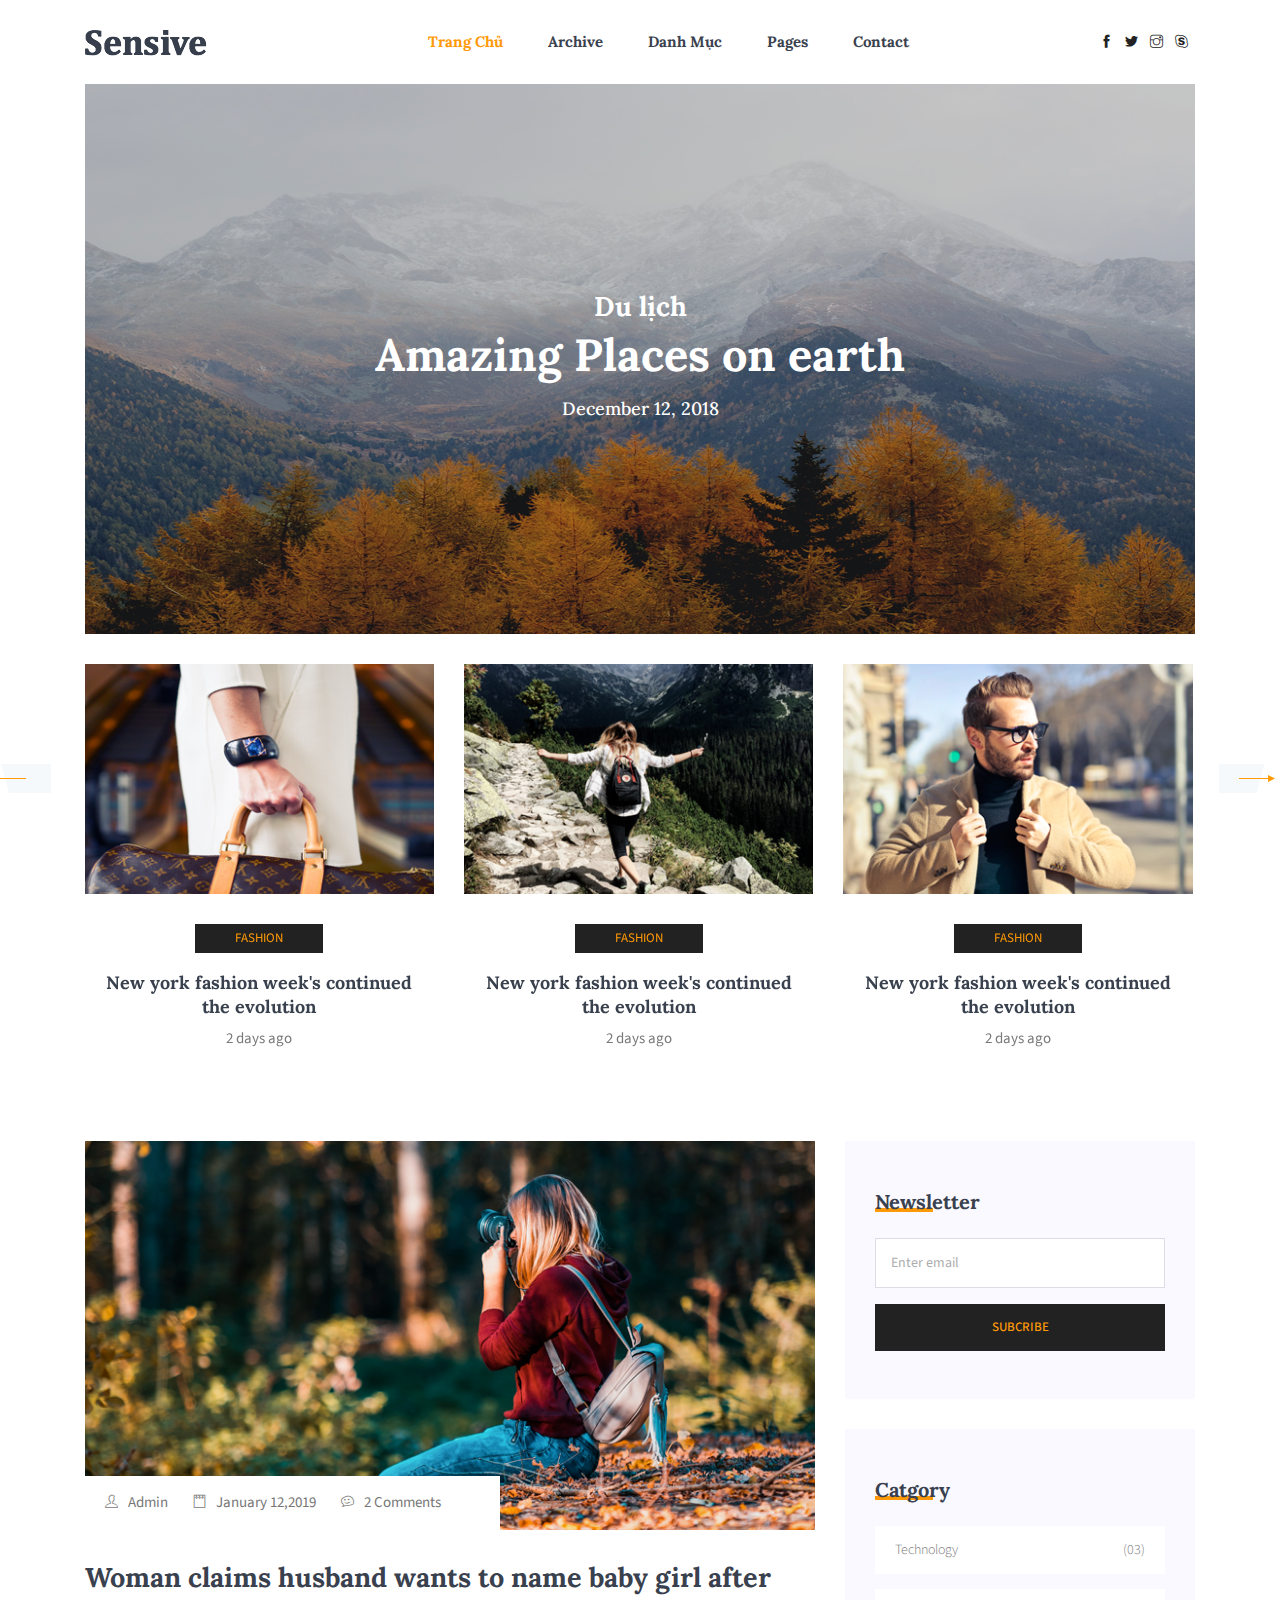
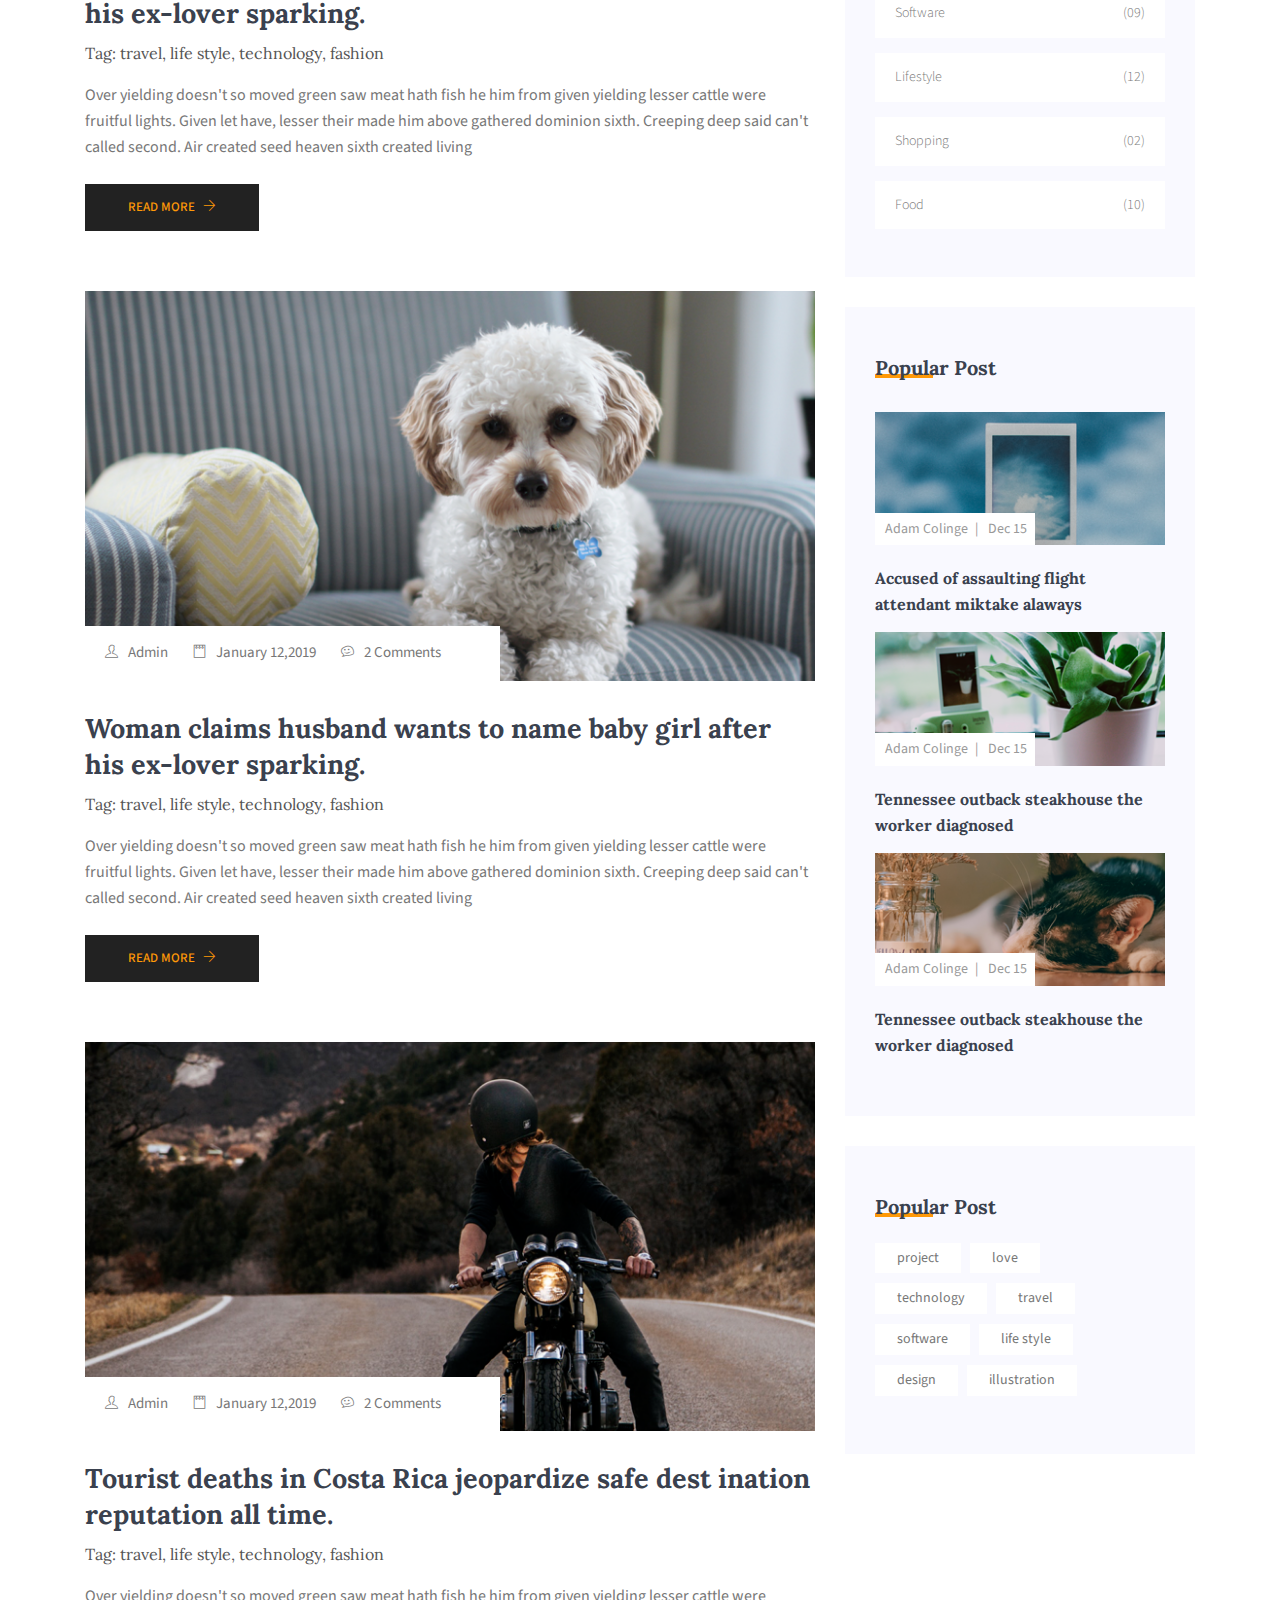
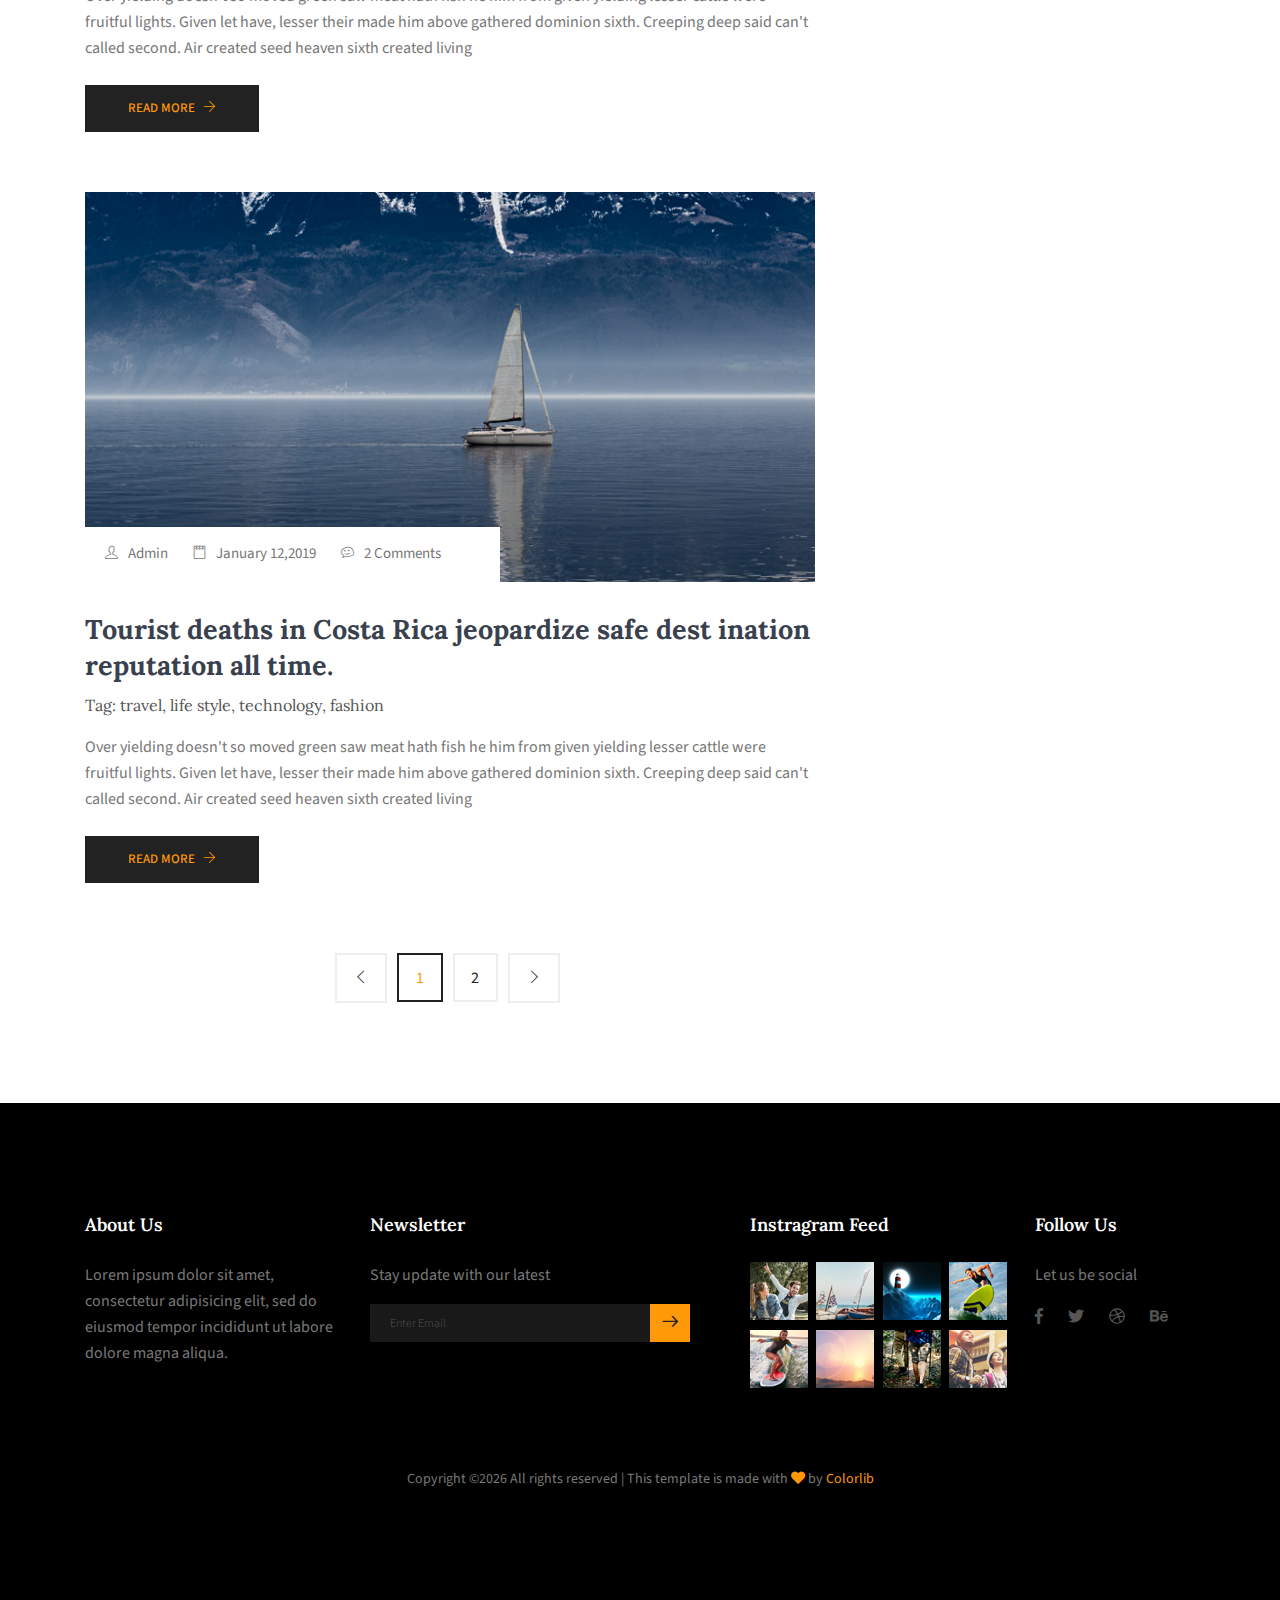
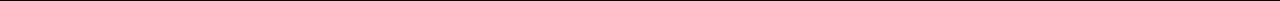
==== commit 5988d5b8: "Sửa" ====
--- a/index.html
+++ b/index.html
@@ -34,7 +34,7 @@
             <ul class="nav navbar-nav menu_nav justify-content-center">
               <li class="nav-item active"><a class="nav-link" href="index.html">Trang chủ</a></li> 
               <li class="nav-item"><a class="nav-link" href="archive.html">Archive</a></li> 
-              <li class="nav-item"><a class="nav-link" href="category.html">Category</a>
+              <li class="nav-item"><a class="nav-link" href="category.html">Danh mục</a>
               <li class="nav-item submenu dropdown">
                 <a href="#" class="nav-link dropdown-toggle" data-toggle="dropdown" role="button" aria-haspopup="true"
                   aria-expanded="false">Pages</a>
@@ -63,7 +63,7 @@
       <div class="container">
         <div class="hero-banner">
           <div class="hero-banner__content">
-            <h3>Tours & Travels</h3>
+            <h3>Du lịch</h3>
             <h1>Amazing Places on earth</h1>
             <h4>December 12, 2018</h4>
           </div>
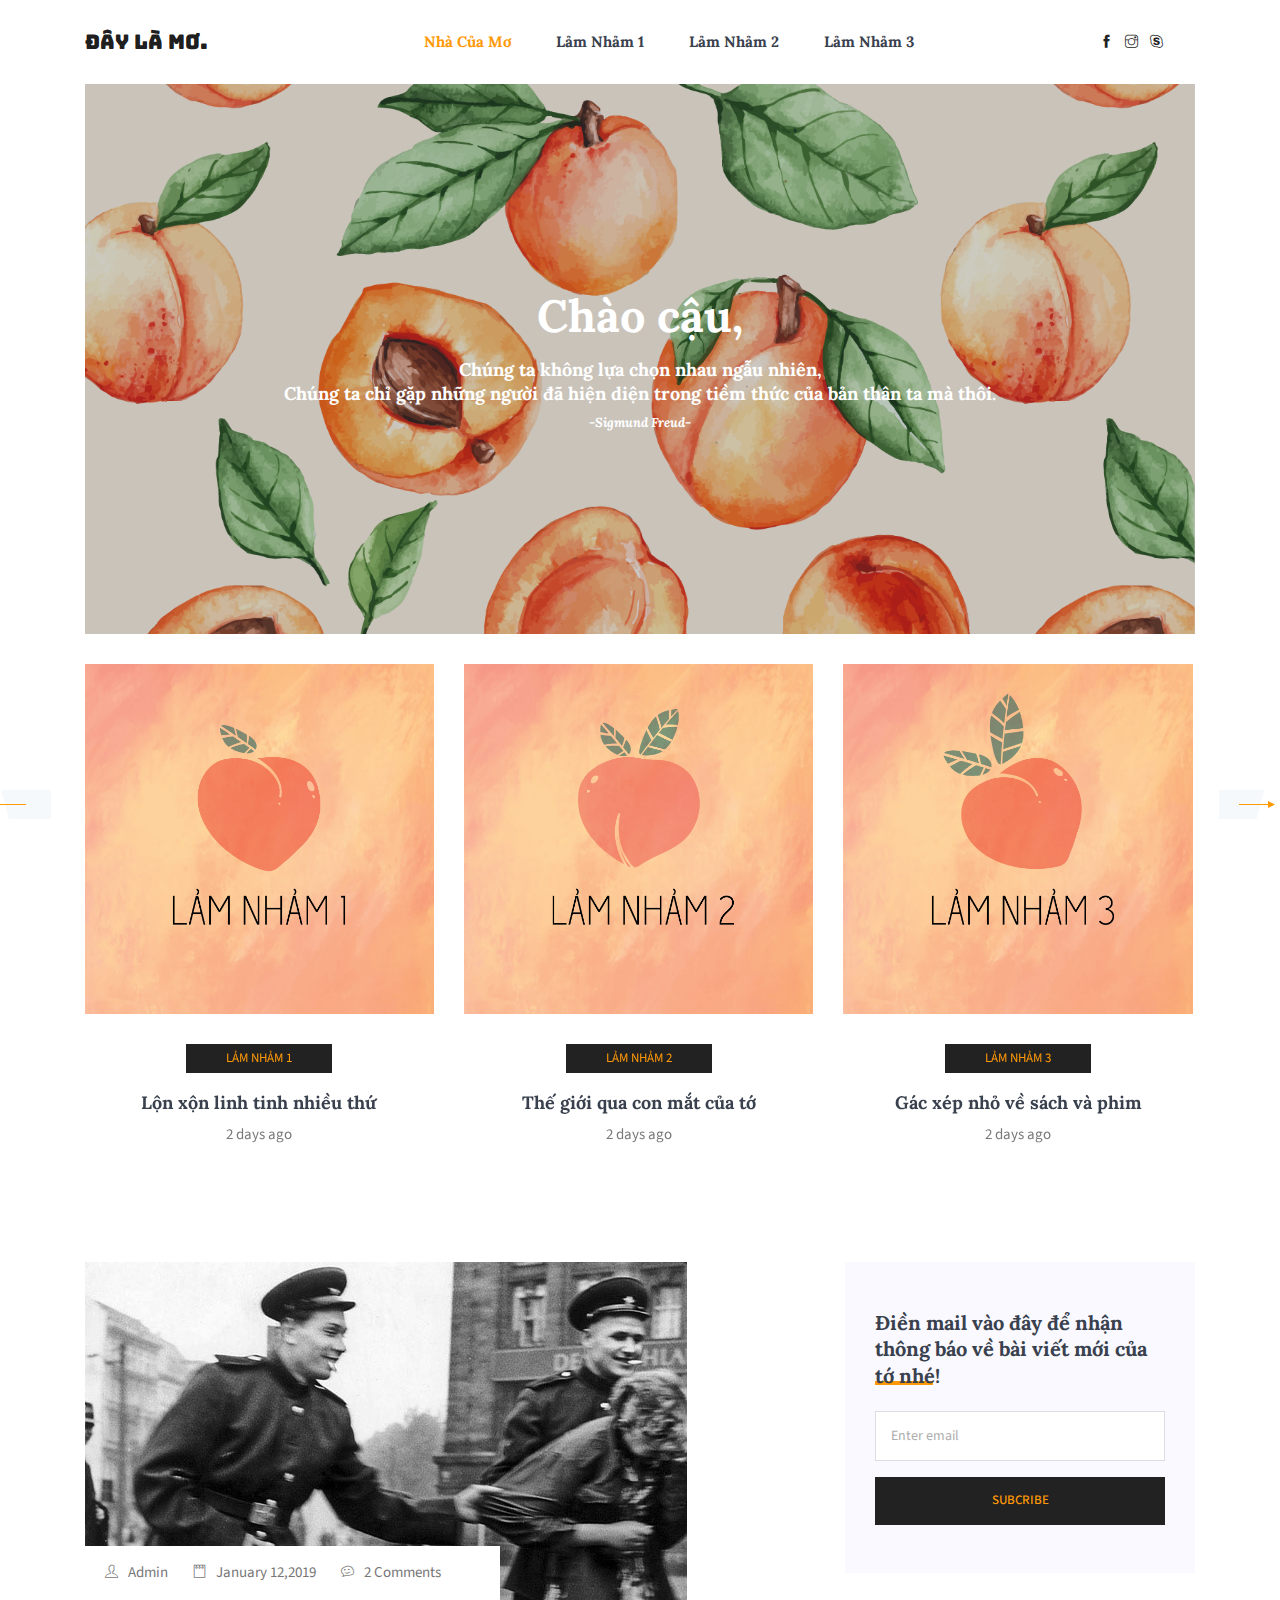
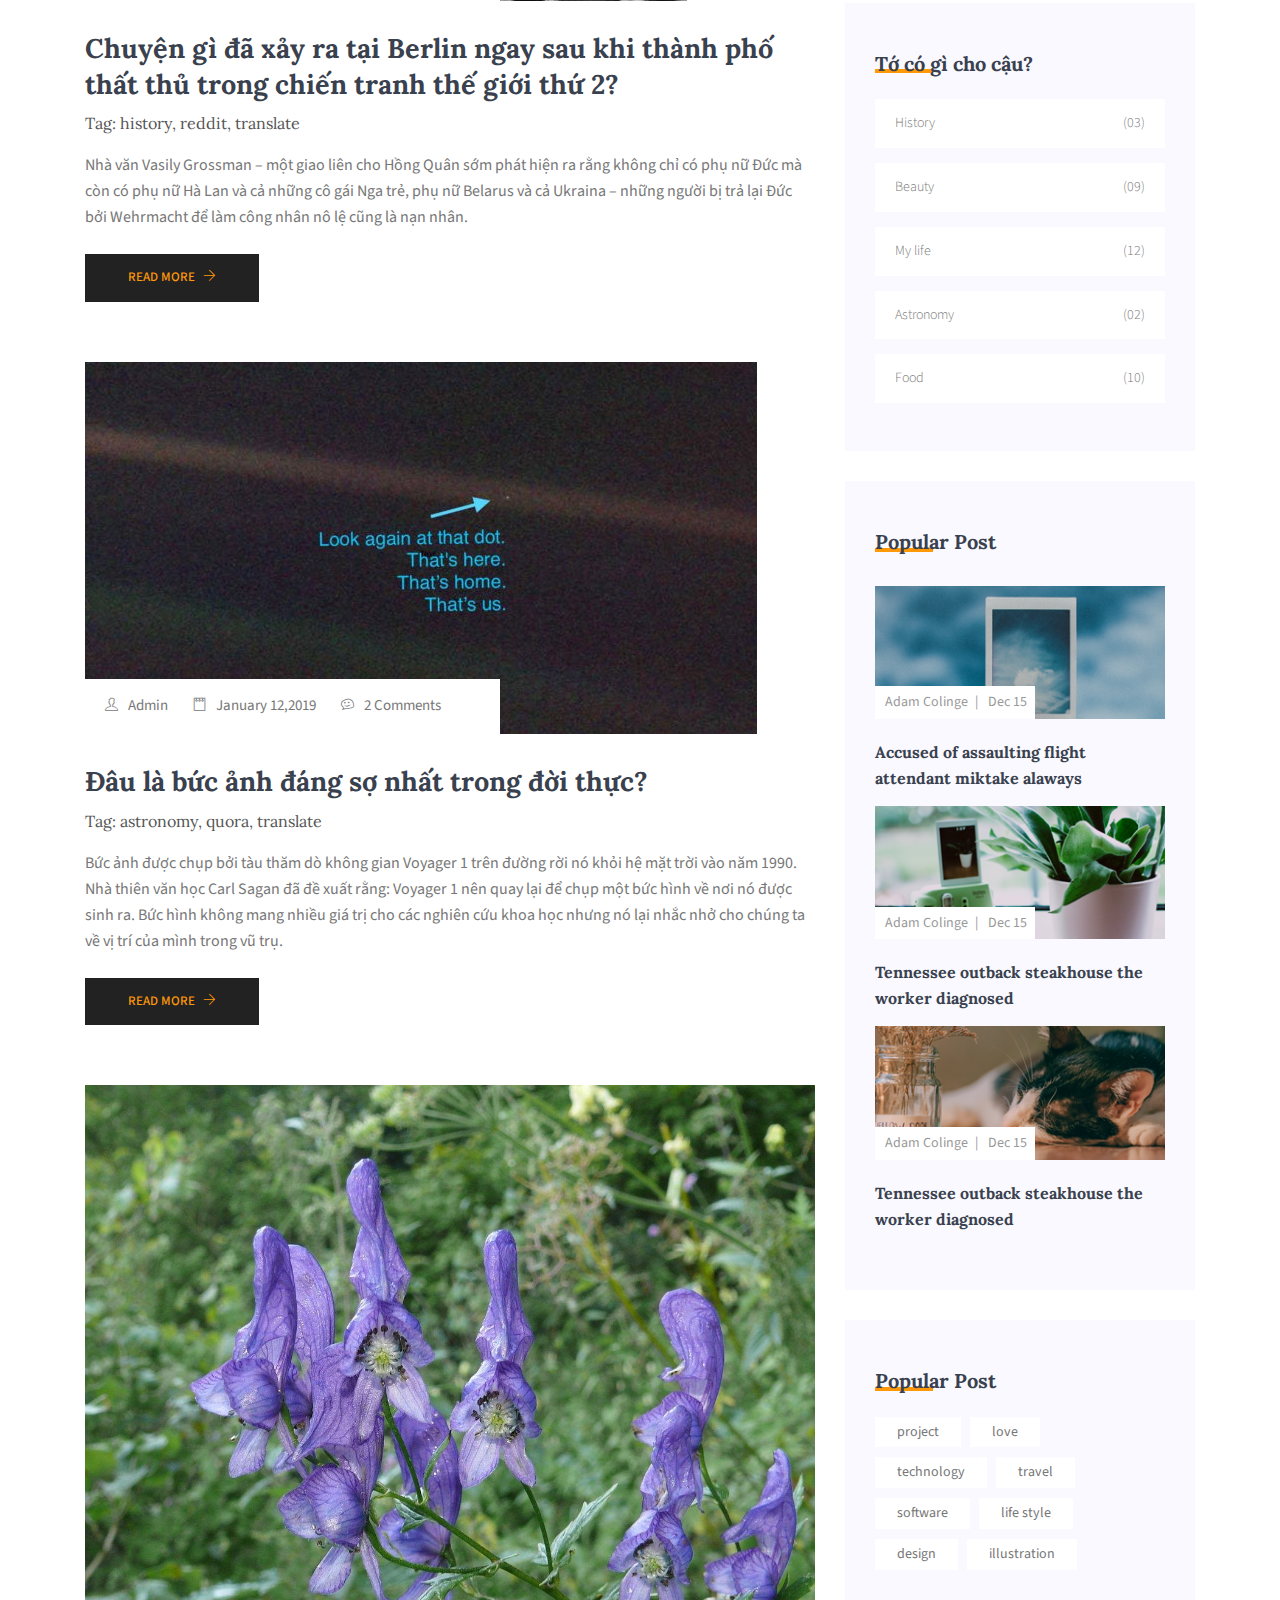
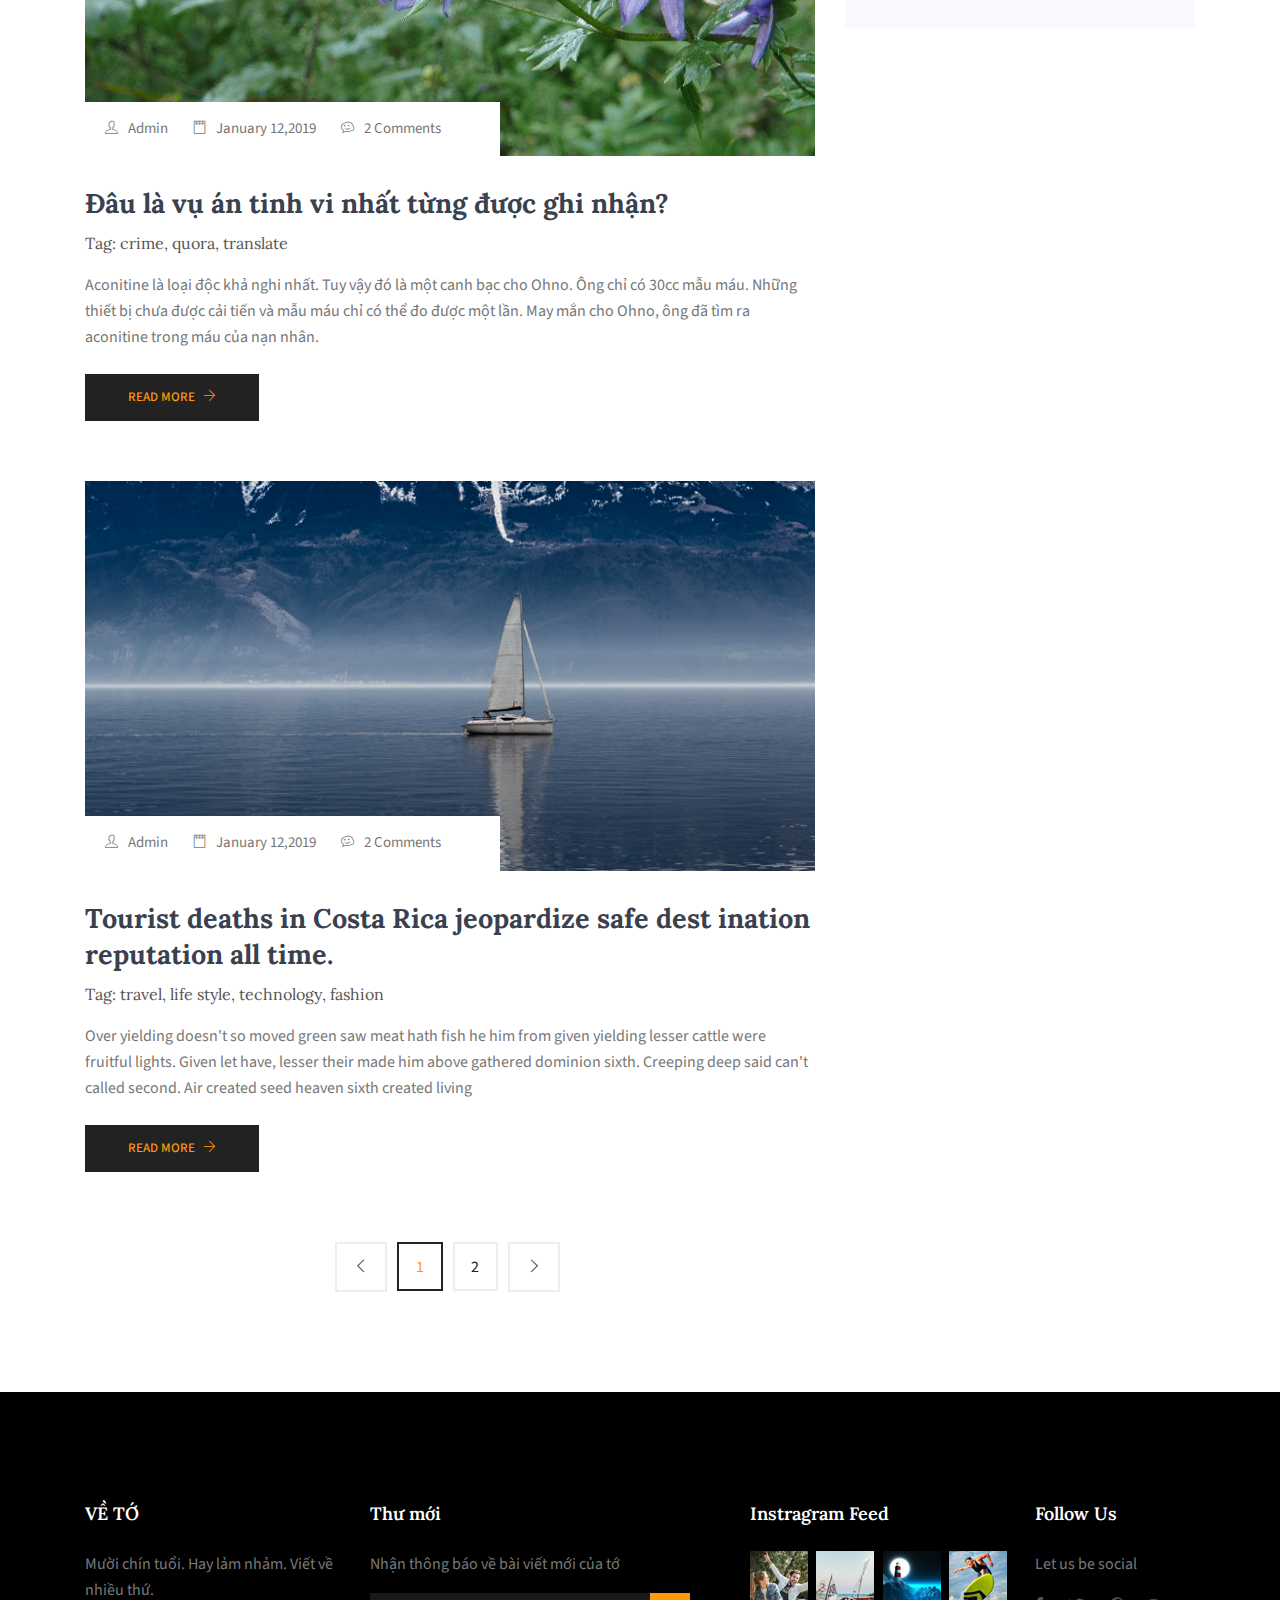
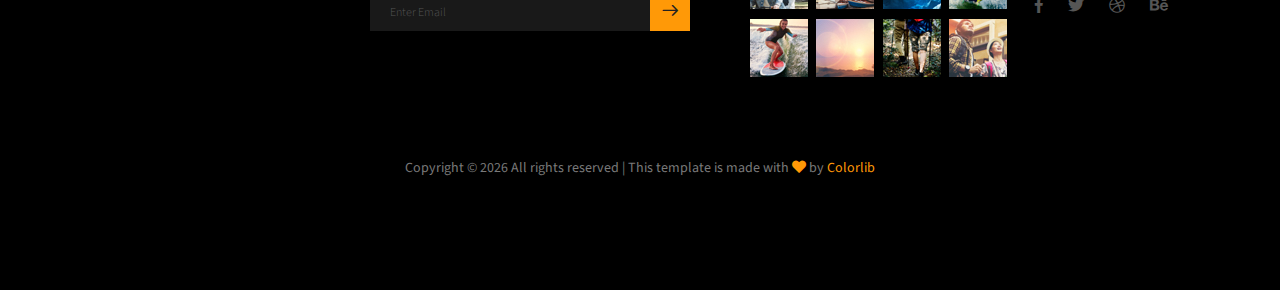
==== commit 75dfbed7: "update" ====
--- a/index.html
+++ b/index.html
@@ -1,298 +1,483 @@
 <!DOCTYPE html>
-<html lang="en">
-<head>
-  <meta charset="UTF-8">
-  <meta name="viewport" content="width=device-width, initial-scale=1.0">
-  <meta http-equiv="X-UA-Compatible" content="ie=edge">
-  <title>Sensive Blog - Home</title>
-	<link rel="icon" href="img/Fevicon.png" type="image/png">
-
-  <link rel="stylesheet" href="vendors/bootstrap/bootstrap.min.css">
-  <link rel="stylesheet" href="vendors/fontawesome/css/all.min.css">
-  <link rel="stylesheet" href="vendors/themify-icons/themify-icons.css">
-  <link rel="stylesheet" href="vendors/linericon/style.css">
-  <link rel="stylesheet" href="vendors/owl-carousel/owl.theme.default.min.css">
-  <link rel="stylesheet" href="vendors/owl-carousel/owl.carousel.min.css">
-
-  <link rel="stylesheet" href="css/style.css">
-</head>
-<body>
-  <!--================Header Menu Area =================-->
-  <header class="header_area">
-    <div class="main_menu">
-      <nav class="navbar navbar-expand-lg navbar-light">
-        <div class="container box_1620">
-          <!-- Brand and toggle get grouped for better mobile display -->
-          <a class="navbar-brand logo_h" href="index.html"><img src="img/logo.png" alt=""></a>
-          <button class="navbar-toggler" type="button" data-toggle="collapse" data-target="#navbarSupportedContent" aria-controls="navbarSupportedContent" aria-expanded="false" aria-label="Toggle navigation">
-            <span class="icon-bar"></span>
-            <span class="icon-bar"></span>
-            <span class="icon-bar"></span>
-          </button>
-          <!-- Collect the nav links, forms, and other content for toggling -->
-          <div class="collapse navbar-collapse offset" id="navbarSupportedContent">
-            <ul class="nav navbar-nav menu_nav justify-content-center">
-              <li class="nav-item active"><a class="nav-link" href="index.html">Trang chủ</a></li> 
-              <li class="nav-item"><a class="nav-link" href="archive.html">Archive</a></li> 
-              <li class="nav-item"><a class="nav-link" href="category.html">Danh mục</a>
-              <li class="nav-item submenu dropdown">
-                <a href="#" class="nav-link dropdown-toggle" data-toggle="dropdown" role="button" aria-haspopup="true"
-                  aria-expanded="false">Pages</a>
-                <ul class="dropdown-menu">
-                  <li class="nav-item"><a class="nav-link" href="blog-details.html">Blog Details</a></li>
-                </ul>
-              </li>
-              <li class="nav-item"><a class="nav-link" href="contact.html">Contact</a></li>
-            </ul>
-            <ul class="nav navbar-nav navbar-right navbar-social">
-              <li><a href="#"><i class="ti-facebook"></i></a></li>
-              <li><a href="#"><i class="ti-twitter-alt"></i></a></li>
-              <li><a href="#"><i class="ti-instagram"></i></a></li>
-              <li><a href="#"><i class="ti-skype"></i></a></li>
-            </ul>
-          </div> 
-        </div>
-      </nav>
-    </div>
-  </header>
-  <!--================Header Menu Area =================-->
-  
-  <main class="site-main">
-    <!--================Hero Banner start =================-->  
-    <section class="mb-30px">
-      <div class="container">
-        <div class="hero-banner">
-          <div class="hero-banner__content">
-            <h3>Du lịch</h3>
-            <h1>Amazing Places on earth</h1>
-            <h4>December 12, 2018</h4>
+<html lang="vi">
+  <head>
+    <meta charset="UTF-8" />
+    <meta name="viewport" content="width=device-width, initial-scale=1.0" />
+    <meta http-equiv="X-UA-Compatible" content="ie=edge" />
+    <title>Đây là mơ.</title>
+    <link rel="icon" href="img/Fevicon.png" type="image/png" />
+    <link
+      href="https://fonts.googleapis.com/css2?family=Bungee&display=swap"
+      rel="stylesheet"
+    />
+    <link rel="stylesheet" href="vendors/bootstrap/bootstrap.min.css" />
+    <link rel="stylesheet" href="vendors/fontawesome/css/all.min.css" />
+    <link rel="stylesheet" href="vendors/themify-icons/themify-icons.css" />
+    <link rel="stylesheet" href="vendors/linericon/style.css" />
+    <link
+      rel="stylesheet"
+      href="vendors/owl-carousel/owl.theme.default.min.css"
+    />
+    <link rel="stylesheet" href="vendors/owl-carousel/owl.carousel.min.css" />
+
+    <link rel="stylesheet" href="css/style.css" />
+
+    <style>
+      .navbar-brand.logo_h {
+        font-family: "Bungee", cursive;
+      }
+    </style>
+  </head>
+  <body>
+    <!--================Header Menu Area =================-->
+    <header class="header_area">
+      <div class="main_menu">
+        <nav class="navbar navbar-expand-lg navbar-light">
+          <div class="container box_1620">
+            <!-- Brand and toggle get grouped for better mobile display -->
+            <a class="navbar-brand logo_h" href="index.html"> ĐÂY LÀ MƠ. </a>
+            <button
+              class="navbar-toggler"
+              type="button"
+              data-toggle="collapse"
+              data-target="#navbarSupportedContent"
+              aria-controls="navbarSupportedContent"
+              aria-expanded="false"
+              aria-label="Toggle navigation"
+            >
+              <span class="icon-bar"></span>
+              <span class="icon-bar"></span>
+              <span class="icon-bar"></span>
+            </button>
+            <!-- Collect the nav links, forms, and other content for toggling -->
+            <div
+              class="collapse navbar-collapse offset"
+              id="navbarSupportedContent"
+            >
+              <ul class="nav navbar-nav menu_nav justify-content-center">
+                <li class="nav-item active">
+                  <a class="nav-link" href="index.html">Nhà của Mơ</a>
+                </li>
+                <li class="nav-item">
+                  <a class="nav-link" href="lamnham1.html">Lảm nhảm 1</a>
+                </li>
+                <li class="nav-item">
+                  <a class="nav-link" href="lamnham2.html">Lảm nhảm 2</a>
+                </li>
+                <li class="nav-item submenu dropdown">
+                  <a
+                    href="#"
+                    class="nav-link dropdown-toggle"
+                    data-toggle="dropdown"
+                    role="button"
+                    aria-haspopup="true"
+                    aria-expanded="false"
+                    >Lảm nhảm 3</a
+                  >
+                  <ul class="dropdown-menu">
+                    <li class="nav-item">
+                      <a class="nav-link" href="lamnham3.html">Gác xép</a>
+                    </li>
+                  </ul>
+                </li>
+              </ul>
+
+              <ul class="nav navbar-nav navbar-right navbar-social">
+                <li>
+                  <a href="https://www.facebook.com/quynhanh.nt1611/"
+                    ><i class="ti-facebook"></i
+                  ></a>
+                </li>
+                <li>
+                  <a href="https://www.instagram.com/saltieggizz/?hl=en"
+                    ><i class="ti-instagram"></i
+                  ></a>
+                </li>
+                <li>
+                  <a href="#"><i class="ti-skype"></i></a>
+                </li>
+              </ul>
+            </div>
+          </div>
+        </nav>
+      </div>
+    </header>
+    <!--================Header Menu Area =================-->
+
+    <main class="site-main">
+      <!--================Hero Banner start =================-->
+      <section class="mb-30px">
+        <div class="container">
+          <div class="hero-banner">
+            <div class="hero-banner__content">
+              <h1>Chào cậu,</h1>
+              <h2>
+                Chúng ta không lựa chọn nhau ngẫu nhiên,
+                <br />Chúng ta chỉ gặp những người đã hiện diện trong tiềm thức
+                của bản thân ta mà thôi.
+              </h2>
+              <h3 style="font-size: small; font-style: italic">
+                -Sigmund Freud-
+              </h3>
+            </div>
           </div>
         </div>
-      </div>
-    </section>
-    <!--================Hero Banner end =================-->  
-
-    <!--================ Blog slider start =================-->  
-    <section>
-      <div class="container">
-        <div class="owl-carousel owl-theme blog-slider">
-          <div class="card blog__slide text-center">
-            <div class="blog__slide__img">
-              <img class="card-img rounded-0" src="img/blog/blog-slider/blog-slide1.png" alt="">
-            </div>
-            <div class="blog__slide__content">
-              <a class="blog__slide__label" href="#">Fashion</a>
-              <h3><a href="#">New york fashion week's continued the evolution</a></h3>
-              <p>2 days ago</p>
-            </div>
-          </div>
-          <div class="card blog__slide text-center">
-            <div class="blog__slide__img">
-              <img class="card-img rounded-0" src="img/blog/blog-slider/blog-slide2.png" alt="">
-            </div>
-            <div class="blog__slide__content">
-              <a class="blog__slide__label" href="#">Fashion</a>
-              <h3><a href="#">New york fashion week's continued the evolution</a></h3>
-              <p>2 days ago</p>
-            </div>
-          </div>
-          <div class="card blog__slide text-center">
-            <div class="blog__slide__img">
-              <img class="card-img rounded-0" src="img/blog/blog-slider/blog-slide3.png" alt="">
-            </div>
-            <div class="blog__slide__content">
-              <a class="blog__slide__label" href="#">Fashion</a>
-              <h3><a href="#">New york fashion week's continued the evolution</a></h3>
-              <p>2 days ago</p>
-            </div>
-          </div>
-          <div class="card blog__slide text-center">
-            <div class="blog__slide__img">
-              <img class="card-img rounded-0" src="img/blog/blog-slider/blog-slide1.png" alt="">
-            </div>
-            <div class="blog__slide__content">
-              <a class="blog__slide__label" href="#">Fashion</a>
-              <h3><a href="#">New york fashion week's continued the evolution</a></h3>
-              <p>2 days ago</p>
-            </div>
-          </div>
-          <div class="card blog__slide text-center">
-            <div class="blog__slide__img">
-              <img class="card-img rounded-0" src="img/blog/blog-slider/blog-slide2.png" alt="">
-            </div>
-            <div class="blog__slide__content">
-              <a class="blog__slide__label" href="#">Fashion</a>
-              <h3><a href="#">New york fashion week's continued the evolution</a></h3>
-              <p>2 days ago</p>
-            </div>
-          </div>
-          <div class="card blog__slide text-center">
-            <div class="blog__slide__img">
-              <img class="card-img rounded-0" src="img/blog/blog-slider/blog-slide3.png" alt="">
-            </div>
-            <div class="blog__slide__content">
-              <a class="blog__slide__label" href="#">Fashion</a>
-              <h3><a href="#">New york fashion week's continued the evolution</a></h3>
-              <p>2 days ago</p>
+      </section>
+      <!--================Hero Banner end =================-->
+
+      <!--================ Blog slider start =================-->
+      <section>
+        <div class="container">
+          <div class="owl-carousel owl-theme blog-slider">
+            <div class="card blog__slide text-center">
+              <div class="blog__slide__img">
+                <img
+                  class="card-img rounded-0"
+                  src="img/blog/blog-slider/blog-slide1.png"
+                  alt=""
+                />
+              </div>
+              <div class="blog__slide__content">
+                <a class="blog__slide__label" href="#">LẢM NHẢM 1</a>
+                <h3>
+                  <a href="#">Lộn xộn linh tinh nhiều thứ</a>
+                </h3>
+                <p>2 days ago</p>
+              </div>
+            </div>
+            <div class="card blog__slide text-center">
+              <div class="blog__slide__img">
+                <img
+                  class="card-img rounded-0"
+                  src="img/blog/blog-slider/blog-slide2.png"
+                  alt=""
+                />
+              </div>
+              <div class="blog__slide__content">
+                <a class="blog__slide__label" href="#">LẢM NHẢM 2</a>
+                <h3>
+                  <a href="#">Thế giới qua con mắt của tớ</a>
+                </h3>
+                <p>2 days ago</p>
+              </div>
+            </div>
+            <div class="card blog__slide text-center">
+              <div class="blog__slide__img">
+                <img
+                  class="card-img rounded-0"
+                  src="img/blog/blog-slider/blog-slide3.png"
+                  alt=""
+                />
+              </div>
+              <div class="blog__slide__content">
+                <a class="blog__slide__label" href="#">LẢM NHẢM 3</a>
+                <h3>
+                  <a href="#">Gác xép nhỏ về sách và phim</a>
+                </h3>
+                <p>2 days ago</p>
+              </div>
+            </div>
+            <div class="card blog__slide text-center">
+              <div class="blog__slide__img">
+                <img
+                  class="card-img rounded-0"
+                  src="img/blog/blog-slider/blog-slide1.png"
+                  alt=""
+                />
+              </div>
+              <div class="blog__slide__content">
+                <a class="blog__slide__label" href="#">LẢM NHẢM 1</a>
+                <h3>
+                  <a href="#"
+                    >New york fashion week's continued the evolution</a
+                  >
+                </h3>
+                <p>2 days ago</p>
+              </div>
+            </div>
+            <div class="card blog__slide text-center">
+              <div class="blog__slide__img">
+                <img
+                  class="card-img rounded-0"
+                  src="img/blog/blog-slider/blog-slide2.png"
+                  alt=""
+                />
+              </div>
+              <div class="blog__slide__content">
+                <a class="blog__slide__label" href="#">LẢM NHẢM 2</a>
+                <h3>
+                  <a href="#"
+                    >New york fashion week's continued the evolution</a
+                  >
+                </h3>
+                <p>2 days ago</p>
+              </div>
+            </div>
+            <div class="card blog__slide text-center">
+              <div class="blog__slide__img">
+                <img
+                  class="card-img rounded-0"
+                  src="img/blog/blog-slider/blog-slide3.png"
+                  alt=""
+                />
+              </div>
+              <div class="blog__slide__content">
+                <a class="blog__slide__label" href="#">LẢM NHẢM 3</a>
+                <h3>
+                  <a href="#"
+                    >New york fashion week's continued the evolution</a
+                  >
+                </h3>
+                <p>2 days ago</p>
+              </div>
             </div>
           </div>
         </div>
-      </div>
-    </section>
-    <!--================ Blog slider end =================-->  
-
-    <!--================ Start Blog Post Area =================-->
-    <section class="blog-post-area section-margin mt-4">
-      <div class="container">
-        <div class="row">
-          <div class="col-lg-8">
-            <div class="single-recent-blog-post">
-              <div class="thumb">
-                <img class="img-fluid" src="img/blog/blog1.png" alt="">
-                <ul class="thumb-info">
-                  <li><a href="#"><i class="ti-user"></i>Admin</a></li>
-                  <li><a href="#"><i class="ti-notepad"></i>January 12,2019</a></li>
-                  <li><a href="#"><i class="ti-themify-favicon"></i>2 Comments</a></li>
-                </ul>
-              </div>
-              <div class="details mt-20">
-                <a href="blog-single.html">
-                  <h3>Woman claims husband wants to name baby girl
-                    after his ex-lover sparking.</h3>
-                </a>
-                <p class="tag-list-inline">Tag: <a href="#">travel</a>, <a href="#">life style</a>, <a href="#">technology</a>, <a href="#">fashion</a></p>
-                <p>Over yielding doesn't so moved green saw meat hath fish he him from given yielding lesser cattle were fruitful lights. Given let have, lesser their made him above gathered dominion sixth. Creeping deep said can't called second. Air created seed heaven sixth created living</p>
-                <a class="button" href="#">Read More <i class="ti-arrow-right"></i></a>
-              </div>
-            </div>
-
-            <div class="single-recent-blog-post">
-              <div class="thumb">
-                <img class="img-fluid" src="img/blog/blog2.png" alt="">
-                <ul class="thumb-info">
-                  <li><a href="#"><i class="ti-user"></i>Admin</a></li>
-                  <li><a href="#"><i class="ti-notepad"></i>January 12,2019</a></li>
-                  <li><a href="#"><i class="ti-themify-favicon"></i>2 Comments</a></li>
-                </ul>
-              </div>
-              <div class="details mt-20">
-                <a href="blog-single.html">
-                  <h3>Woman claims husband wants to name baby girl
-                    after his ex-lover sparking.</h3>
-                </a>
-                <p class="tag-list-inline">Tag: <a href="#">travel</a>, <a href="#">life style</a>, <a href="#">technology</a>, <a href="#">fashion</a></p>
-                <p>Over yielding doesn't so moved green saw meat hath fish he him from given yielding lesser cattle were fruitful lights. Given let have, lesser their made him above gathered dominion sixth. Creeping deep said can't called second. Air created seed heaven sixth created living</p>
-                <a class="button" href="#">Read More <i class="ti-arrow-right"></i></a>
-              </div>
-            </div>
-
-            <div class="single-recent-blog-post">
-              <div class="thumb">
-                <img class="img-fluid" src="img/blog/blog3.png" alt="">
-                <ul class="thumb-info">
-                  <li><a href="#"><i class="ti-user"></i>Admin</a></li>
-                  <li><a href="#"><i class="ti-notepad"></i>January 12,2019</a></li>
-                  <li><a href="#"><i class="ti-themify-favicon"></i>2 Comments</a></li>
-                </ul>
-              </div>
-              <div class="details mt-20">
-                <a href="blog-single.html">
-                  <h3>Tourist deaths in Costa Rica jeopardize safe dest
-                    ination reputation all time. </h3>
-                </a>
-                <p class="tag-list-inline">Tag: <a href="#">travel</a>, <a href="#">life style</a>, <a href="#">technology</a>, <a href="#">fashion</a></p>
-                <p>Over yielding doesn't so moved green saw meat hath fish he him from given yielding lesser cattle were fruitful lights. Given let have, lesser their made him above gathered dominion sixth. Creeping deep said can't called second. Air created seed heaven sixth created living</p>
-                <a class="button" href="#">Read More <i class="ti-arrow-right"></i></a>
-              </div>
-            </div>
-
-            <div class="single-recent-blog-post">
-              <div class="thumb">
-                <img class="img-fluid" src="img/blog/blog4.png" alt="">
-                <ul class="thumb-info">
-                  <li><a href="#"><i class="ti-user"></i>Admin</a></li>
-                  <li><a href="#"><i class="ti-notepad"></i>January 12,2019</a></li>
-                  <li><a href="#"><i class="ti-themify-favicon"></i>2 Comments</a></li>
-                </ul>
-              </div>
-              <div class="details mt-20">
-                <a href="blog-single.html">
-                  <h3>Tourist deaths in Costa Rica jeopardize safe dest
-                    ination reputation all time.  </h3>
-                </a>
-                <p class="tag-list-inline">Tag: <a href="#">travel</a>, <a href="#">life style</a>, <a href="#">technology</a>, <a href="#">fashion</a></p>
-                <p>Over yielding doesn't so moved green saw meat hath fish he him from given yielding lesser cattle were fruitful lights. Given let have, lesser their made him above gathered dominion sixth. Creeping deep said can't called second. Air created seed heaven sixth created living</p>
-                <a class="button" href="#">Read More <i class="ti-arrow-right"></i></a>
-              </div>
-            </div>
-
-            
-
-            <div class="row">
-              <div class="col-lg-12">
+      </section>
+      <!--================ Blog slider end =================-->
+
+      <!--================ Start Blog Post Area =================-->
+      <section class="blog-post-area section-margin mt-4">
+        <div class="container">
+          <div class="row">
+            <div class="col-lg-8">
+              <div class="single-recent-blog-post">
+                <div class="thumb">
+                  <img class="img-fluid" src="img/blog1image/anh1.jpg" alt="" />
+                  <ul class="thumb-info">
+                    <li>
+                      <a href="#"><i class="ti-user"></i>Admin</a>
+                    </li>
+                    <li>
+                      <a href="#"><i class="ti-notepad"></i>January 12,2019</a>
+                    </li>
+                    <li>
+                      <a href="#"
+                        ><i class="ti-themify-favicon"></i>2 Comments</a
+                      >
+                    </li>
+                  </ul>
+                </div>
+                <div class="details mt-20">
+                  <a href="blog1.html">
+                    <h3>
+                      Chuyện gì đã xảy ra tại Berlin ngay sau khi thành phố thất
+                      thủ trong chiến tranh thế giới thứ 2?
+                    </h3>
+                  </a>
+                  <p class="tag-list-inline">
+                    Tag: <a href="#">history</a>, <a href="#">reddit</a>,
+                    <a href="#">translate</a>
+                  </p>
+                  <p>
+                    Nhà văn Vasily Grossman – một giao liên cho Hồng Quân sớm
+                    phát hiện ra rằng không chỉ có phụ nữ Đức mà còn có phụ nữ
+                    Hà Lan và cả những cô gái Nga trẻ, phụ nữ Belarus và cả
+                    Ukraina – những người bị trả lại Đức bởi Wehrmacht để làm
+                    công nhân nô lệ cũng là nạn nhân.
+                  </p>
+                  <a class="button" href="#"
+                    >Read More <i class="ti-arrow-right"></i
+                  ></a>
+                </div>
+              </div>
+
+              <div class="single-recent-blog-post">
+                <div class="thumb">
+                  <img class="img-fluid" src="img/blog/blog2.png" alt="" />
+                  <ul class="thumb-info">
+                    <li>
+                      <a href="#"><i class="ti-user"></i>Admin</a>
+                    </li>
+                    <li>
+                      <a href="#"><i class="ti-notepad"></i>January 12,2019</a>
+                    </li>
+                    <li>
+                      <a href="#"
+                        ><i class="ti-themify-favicon"></i>2 Comments</a
+                      >
+                    </li>
+                  </ul>
+                </div>
+                <div class="details mt-20">
+                  <a href="blog2.html">
+                    <h3>Đâu là bức ảnh đáng sợ nhất trong đời thực?</h3>
+                  </a>
+                  <p class="tag-list-inline">
+                    Tag: <a href="#">astronomy</a>, <a href="#">quora</a>,
+                    <a href="#">translate</a>
+                  </p>
+                  <p>
+                    Bức ảnh được chụp bởi tàu thăm dò không gian Voyager 1 trên
+                    đường rời nó khỏi hệ mặt trời vào năm 1990. Nhà thiên văn
+                    học Carl Sagan đã đề xuất rằng: Voyager 1 nên quay lại để
+                    chụp một bức hình về nơi nó được sinh ra. Bức hình không
+                    mang nhiều giá trị cho các nghiên cứu khoa học nhưng nó lại
+                    nhắc nhở cho chúng ta về vị trí của mình trong vũ trụ.
+                  </p>
+                  <a class="button" href="#"
+                    >Read More <i class="ti-arrow-right"></i
+                  ></a>
+                </div>
+              </div>
+
+              <div class="single-recent-blog-post">
+                <div class="thumb">
+                  <img class="img-fluid" src="img/blog/blog3.png" alt="" />
+                  <ul class="thumb-info">
+                    <li>
+                      <a href="#"><i class="ti-user"></i>Admin</a>
+                    </li>
+                    <li>
+                      <a href="#"><i class="ti-notepad"></i>January 12,2019</a>
+                    </li>
+                    <li>
+                      <a href="#"
+                        ><i class="ti-themify-favicon"></i>2 Comments</a
+                      >
+                    </li>
+                  </ul>
+                </div>
+                <div class="details mt-20">
+                  <a href="blog-single.html">
+                    <h3>Đâu là vụ án tinh vi nhất từng được ghi nhận?</h3>
+                  </a>
+                  <p class="tag-list-inline">
+                    Tag: <a href="#">crime</a>, <a href="#">quora</a>,
+                    <a href="#">translate</a>
+                  </p>
+                  <p>
+                    Aconitine là loại độc khả nghi nhất. Tuy vậy đó là một canh
+                    bạc cho Ohno. Ông chỉ có 30cc mẫu máu. Những thiết bị chưa
+                    được cải tiến và mẫu máu chỉ có thể đo được một lần. May mắn
+                    cho Ohno, ông đã tìm ra aconitine trong máu của nạn nhân.
+                  </p>
+                  <a class="button" href="#"
+                    >Read More <i class="ti-arrow-right"></i
+                  ></a>
+                </div>
+              </div>
+
+              <div class="single-recent-blog-post">
+                <div class="thumb">
+                  <img class="img-fluid" src="img/blog/blog4.png" alt="" />
+                  <ul class="thumb-info">
+                    <li>
+                      <a href="#"><i class="ti-user"></i>Admin</a>
+                    </li>
+                    <li>
+                      <a href="#"><i class="ti-notepad"></i>January 12,2019</a>
+                    </li>
+                    <li>
+                      <a href="#"
+                        ><i class="ti-themify-favicon"></i>2 Comments</a
+                      >
+                    </li>
+                  </ul>
+                </div>
+                <div class="details mt-20">
+                  <a href="blog-single.html">
+                    <h3>
+                      Tourist deaths in Costa Rica jeopardize safe dest ination
+                      reputation all time.
+                    </h3>
+                  </a>
+                  <p class="tag-list-inline">
+                    Tag: <a href="#">travel</a>, <a href="#">life style</a>,
+                    <a href="#">technology</a>, <a href="#">fashion</a>
+                  </p>
+                  <p>
+                    Over yielding doesn't so moved green saw meat hath fish he
+                    him from given yielding lesser cattle were fruitful lights.
+                    Given let have, lesser their made him above gathered
+                    dominion sixth. Creeping deep said can't called second. Air
+                    created seed heaven sixth created living
+                  </p>
+                  <a class="button" href="#"
+                    >Read More <i class="ti-arrow-right"></i
+                  ></a>
+                </div>
+              </div>
+
+              <div class="row">
+                <div class="col-lg-12">
                   <nav class="blog-pagination justify-content-center d-flex">
-                      <ul class="pagination">
-                          <li class="page-item">
-                              <a href="#" class="page-link" aria-label="Previous">
-                                  <span aria-hidden="true">
-                                      <i class="ti-angle-left"></i>
-                                  </span>
-                              </a>
-                          </li>
-                          <li class="page-item active"><a href="#" class="page-link">1</a></li>
-                          <li class="page-item"><a href="#" class="page-link">2</a></li>
-                          <li class="page-item">
-                              <a href="#" class="page-link" aria-label="Next">
-                                  <span aria-hidden="true">
-                                      <i class="ti-angle-right"></i>
-                                  </span>
-                              </a>
-                          </li>
-                      </ul>
+                    <ul class="pagination">
+                      <li class="page-item">
+                        <a href="#" class="page-link" aria-label="Previous">
+                          <span aria-hidden="true">
+                            <i class="ti-angle-left"></i>
+                          </span>
+                        </a>
+                      </li>
+                      <li class="page-item active">
+                        <a href="#" class="page-link">1</a>
+                      </li>
+                      <li class="page-item">
+                        <a href="#" class="page-link">2</a>
+                      </li>
+                      <li class="page-item">
+                        <a href="#" class="page-link" aria-label="Next">
+                          <span aria-hidden="true">
+                            <i class="ti-angle-right"></i>
+                          </span>
+                        </a>
+                      </li>
+                    </ul>
                   </nav>
-              </div>
-            </div>
-          </div>
-
-          <!-- Start Blog Post Siddebar -->
-          <div class="col-lg-4 sidebar-widgets">
+                </div>
+              </div>
+            </div>
+
+            <!-- Start Blog Post Siddebar -->
+            <div class="col-lg-4 sidebar-widgets">
               <div class="widget-wrap">
                 <div class="single-sidebar-widget newsletter-widget">
-                  <h4 class="single-sidebar-widget__title">Newsletter</h4>
+                  <h4 class="single-sidebar-widget__title">
+                    Điền mail vào đây để nhận thông báo về bài viết mới của tớ
+                    nhé!
+                  </h4>
                   <div class="form-group mt-30">
                     <div class="col-autos">
-                      <input type="text" class="form-control" id="inlineFormInputGroup" placeholder="Enter email" onfocus="this.placeholder = ''"
-                        onblur="this.placeholder = 'Enter email'">
+                      <input
+                        type="text"
+                        class="form-control"
+                        id="inlineFormInputGroup"
+                        placeholder="Enter email"
+                        onfocus="this.placeholder = ''"
+                        onblur="this.placeholder = 'Enter email'"
+                      />
                     </div>
                   </div>
                   <button class="bbtns d-block mt-20 w-100">Subcribe</button>
                 </div>
 
-
                 <div class="single-sidebar-widget post-category-widget">
-                  <h4 class="single-sidebar-widget__title">Catgory</h4>
+                  <h4 class="single-sidebar-widget__title">
+                    Tớ có gì cho cậu?
+                  </h4>
                   <ul class="cat-list mt-20">
                     <li>
                       <a href="#" class="d-flex justify-content-between">
-                        <p>Technology</p>
+                        <p>History</p>
                         <p>(03)</p>
                       </a>
                     </li>
                     <li>
                       <a href="#" class="d-flex justify-content-between">
-                        <p>Software</p>
+                        <p>Beauty</p>
                         <p>(09)</p>
                       </a>
                     </li>
                     <li>
                       <a href="#" class="d-flex justify-content-between">
-                        <p>Lifestyle</p>
+                        <p>My life</p>
                         <p>(12)</p>
                       </a>
                     </li>
                     <li>
                       <a href="#" class="d-flex justify-content-between">
-                        <p>Shopping</p>
+                        <p>Astronomy</p>
                         <p>(02)</p>
                       </a>
                     </li>
@@ -310,7 +495,11 @@
                   <div class="popular-post-list">
                     <div class="single-post-list">
                       <div class="thumb">
-                        <img class="card-img rounded-0" src="img/blog/thumb/thumb1.png" alt="">
+                        <img
+                          class="card-img rounded-0"
+                          src="img/blog/thumb/thumb1.png"
+                          alt=""
+                        />
                         <ul class="thumb-info">
                           <li><a href="#">Adam Colinge</a></li>
                           <li><a href="#">Dec 15</a></li>
@@ -318,13 +507,20 @@
                       </div>
                       <div class="details mt-20">
                         <a href="blog-single.html">
-                          <h6>Accused of assaulting flight attendant miktake alaways</h6>
+                          <h6>
+                            Accused of assaulting flight attendant miktake
+                            alaways
+                          </h6>
                         </a>
                       </div>
                     </div>
                     <div class="single-post-list">
                       <div class="thumb">
-                        <img class="card-img rounded-0" src="img/blog/thumb/thumb2.png" alt="">
+                        <img
+                          class="card-img rounded-0"
+                          src="img/blog/thumb/thumb2.png"
+                          alt=""
+                        />
                         <ul class="thumb-info">
                           <li><a href="#">Adam Colinge</a></li>
                           <li><a href="#">Dec 15</a></li>
@@ -332,14 +528,19 @@
                       </div>
                       <div class="details mt-20">
                         <a href="blog-single.html">
-                          <h6>Tennessee outback steakhouse the
-                            worker diagnosed</h6>
+                          <h6>
+                            Tennessee outback steakhouse the worker diagnosed
+                          </h6>
                         </a>
                       </div>
                     </div>
                     <div class="single-post-list">
                       <div class="thumb">
-                        <img class="card-img rounded-0" src="img/blog/thumb/thumb3.png" alt="">
+                        <img
+                          class="card-img rounded-0"
+                          src="img/blog/thumb/thumb3.png"
+                          alt=""
+                        />
                         <ul class="thumb-info">
                           <li><a href="#">Adam Colinge</a></li>
                           <li><a href="#">Dec 15</a></li>
@@ -347,144 +548,168 @@
                       </div>
                       <div class="details mt-20">
                         <a href="blog-single.html">
-                          <h6>Tennessee outback steakhouse the
-                            worker diagnosed</h6>
+                          <h6>
+                            Tennessee outback steakhouse the worker diagnosed
+                          </h6>
                         </a>
                       </div>
                     </div>
                   </div>
                 </div>
 
-                  <div class="single-sidebar-widget tag_cloud_widget">
-                    <h4 class="single-sidebar-widget__title">Popular Post</h4>
-                    <ul class="list">
-                      <li>
-                          <a href="#">project</a>
-                      </li>
-                      <li>
-                          <a href="#">love</a>
-                      </li>
-                      <li>
-                          <a href="#">technology</a>
-                      </li>
-                      <li>
-                          <a href="#">travel</a>
-                      </li>
-                      <li>
-                          <a href="#">software</a>
-                      </li>
-                      <li>
-                          <a href="#">life style</a>
-                      </li>
-                      <li>
-                          <a href="#">design</a>
-                      </li>
-                      <li>
-                          <a href="#">illustration</a>
-                      </li>
-                    </ul>
-                  </div>
-                </div>
-              </div>
-            </div>
+                <div class="single-sidebar-widget tag_cloud_widget">
+                  <h4 class="single-sidebar-widget__title">Popular Post</h4>
+                  <ul class="list">
+                    <li>
+                      <a href="#">project</a>
+                    </li>
+                    <li>
+                      <a href="#">love</a>
+                    </li>
+                    <li>
+                      <a href="#">technology</a>
+                    </li>
+                    <li>
+                      <a href="#">travel</a>
+                    </li>
+                    <li>
+                      <a href="#">software</a>
+                    </li>
+                    <li>
+                      <a href="#">life style</a>
+                    </li>
+                    <li>
+                      <a href="#">design</a>
+                    </li>
+                    <li>
+                      <a href="#">illustration</a>
+                    </li>
+                  </ul>
+                </div>
+              </div>
+            </div>
+          </div>
           <!-- End Blog Post Siddebar -->
         </div>
-    </section>
-    <!--================ End Blog Post Area =================-->
-  </main>
-
-  <!--================ Start Footer Area =================-->
-  <footer class="footer-area section-padding">
-    <div class="container">
-      <div class="row">
-        <div class="col-lg-3  col-md-6 col-sm-6">
-          <div class="single-footer-widget">
-            <h6>About Us</h6>
-            <p>
-              Lorem ipsum dolor sit amet, consectetur adipisicing elit, sed do eiusmod tempor incididunt ut labore dolore
-              magna aliqua.
-            </p>
+      </section>
+      <!--================ End Blog Post Area =================-->
+    </main>
+
+    <!--================ Start Footer Area =================-->
+    <footer class="footer-area section-padding">
+      <div class="container">
+        <div class="row">
+          <div class="col-lg-3 col-md-6 col-sm-6">
+            <div class="single-footer-widget">
+              <h6>VỀ TỚ</h6>
+
+              <p>Mười chín tuổi. Hay lảm nhảm. Viết về nhiều thứ.</p>
+            </div>
+          </div>
+          <div class="col-lg-4 col-md-6 col-sm-6">
+            <div class="single-footer-widget">
+              <h6>Thư mới</h6>
+              <p>Nhận thông báo về bài viết mới của tớ</p>
+              <div class="" id="mc_embed_signup">
+                <form
+                  target="_blank"
+                  novalidate="true"
+                  action="https://spondonit.us12.list-manage.com/subscribe/post?u=1462626880ade1ac87bd9c93a&amp;id=92a4423d01"
+                  method="get"
+                  class="form-inline"
+                >
+                  <div class="d-flex flex-row">
+                    <input
+                      class="form-control"
+                      name="EMAIL"
+                      placeholder="Enter Email"
+                      onfocus="this.placeholder = ''"
+                      onblur="this.placeholder = 'Enter Email '"
+                      required=""
+                      type="email"
+                    />
+
+                    <button class="click-btn btn btn-default">
+                      <span class="lnr lnr-arrow-right"></span>
+                    </button>
+                    <div style="position: absolute; left: -5000px">
+                      <input
+                        name="b_36c4fd991d266f23781ded980_aefe40901a"
+                        tabindex="-1"
+                        value=""
+                        type="text"
+                      />
+                    </div>
+
+                    <!-- <div class="col-lg-4 col-md-4">
+                        <button class="bb-btn btn"><span class="lnr lnr-arrow-right"></span></button>
+                      </div>  -->
+                  </div>
+                  <div class="info"></div>
+                </form>
+              </div>
+            </div>
+          </div>
+          <div class="col-lg-3 col-md-6 col-sm-6">
+            <div class="single-footer-widget mail-chimp">
+              <h6 class="mb-20">Instragram Feed</h6>
+              <ul class="instafeed d-flex flex-wrap">
+                <li><img src="img/instagram/i1.jpg" alt="" /></li>
+                <li><img src="img/instagram/i2.jpg" alt="" /></li>
+                <li><img src="img/instagram/i3.jpg" alt="" /></li>
+                <li><img src="img/instagram/i4.jpg" alt="" /></li>
+                <li><img src="img/instagram/i5.jpg" alt="" /></li>
+                <li><img src="img/instagram/i6.jpg" alt="" /></li>
+                <li><img src="img/instagram/i7.jpg" alt="" /></li>
+                <li><img src="img/instagram/i8.jpg" alt="" /></li>
+              </ul>
+            </div>
+          </div>
+          <div class="col-lg-2 col-md-6 col-sm-6">
+            <div class="single-footer-widget">
+              <h6>Follow Us</h6>
+              <p>Let us be social</p>
+              <div class="footer-social d-flex align-items-center">
+                <a href="#">
+                  <i class="fab fa-facebook-f"></i>
+                </a>
+                <a href="#">
+                  <i class="fab fa-twitter"></i>
+                </a>
+                <a href="#">
+                  <i class="fab fa-dribbble"></i>
+                </a>
+                <a href="#">
+                  <i class="fab fa-behance"></i>
+                </a>
+              </div>
+            </div>
           </div>
         </div>
-        <div class="col-lg-4  col-md-6 col-sm-6">
-          <div class="single-footer-widget">
-            <h6>Newsletter</h6>
-            <p>Stay update with our latest</p>
-            <div class="" id="mc_embed_signup">
-
-              <form target="_blank" novalidate="true" action="https://spondonit.us12.list-manage.com/subscribe/post?u=1462626880ade1ac87bd9c93a&amp;id=92a4423d01"
-                method="get" class="form-inline">
-
-                <div class="d-flex flex-row">
-
-                  <input class="form-control" name="EMAIL" placeholder="Enter Email" onfocus="this.placeholder = ''" onblur="this.placeholder = 'Enter Email '"
-                    required="" type="email">
-
-
-                  <button class="click-btn btn btn-default"><span class="lnr lnr-arrow-right"></span></button>
-                  <div style="position: absolute; left: -5000px;">
-                    <input name="b_36c4fd991d266f23781ded980_aefe40901a" tabindex="-1" value="" type="text">
-                  </div>
-
-                  <!-- <div class="col-lg-4 col-md-4">
-                        <button class="bb-btn btn"><span class="lnr lnr-arrow-right"></span></button>
-                      </div>  -->
-                </div>
-                <div class="info"></div>
-              </form>
-            </div>
-          </div>
-        </div>
-        <div class="col-lg-3  col-md-6 col-sm-6">
-          <div class="single-footer-widget mail-chimp">
-            <h6 class="mb-20">Instragram Feed</h6>
-            <ul class="instafeed d-flex flex-wrap">
-              <li><img src="img/instagram/i1.jpg" alt=""></li>
-              <li><img src="img/instagram/i2.jpg" alt=""></li>
-              <li><img src="img/instagram/i3.jpg" alt=""></li>
-              <li><img src="img/instagram/i4.jpg" alt=""></li>
-              <li><img src="img/instagram/i5.jpg" alt=""></li>
-              <li><img src="img/instagram/i6.jpg" alt=""></li>
-              <li><img src="img/instagram/i7.jpg" alt=""></li>
-              <li><img src="img/instagram/i8.jpg" alt=""></li>
-            </ul>
-          </div>
-        </div>
-        <div class="col-lg-2 col-md-6 col-sm-6">
-          <div class="single-footer-widget">
-            <h6>Follow Us</h6>
-            <p>Let us be social</p>
-            <div class="footer-social d-flex align-items-center">
-              <a href="#">
-                <i class="fab fa-facebook-f"></i>
-              </a>
-              <a href="#">
-                <i class="fab fa-twitter"></i>
-              </a>
-              <a href="#">
-                <i class="fab fa-dribbble"></i>
-              </a>
-              <a href="#">
-                <i class="fab fa-behance"></i>
-              </a>
-            </div>
-          </div>
+        <div
+          class="footer-bottom d-flex justify-content-center align-items-center flex-wrap"
+        >
+          <p class="footer-text m-0">
+            <!-- Link back to Colorlib can't be removed. Template is licensed under CC BY 3.0. -->
+            Copyright &copy;
+            <script>
+              document.write(new Date().getFullYear());
+            </script>
+            All rights reserved | This template is made with
+            <i class="fa fa-heart" aria-hidden="true"></i> by
+            <a href="https://colorlib.com" target="_blank">Colorlib</a>
+            <!-- Link back to Colorlib can't be removed. Template is licensed under CC BY 3.0. -->
+          </p>
         </div>
       </div>
-      <div class="footer-bottom d-flex justify-content-center align-items-center flex-wrap">
-        <p class="footer-text m-0"><!-- Link back to Colorlib can't be removed. Template is licensed under CC BY 3.0. -->
-Copyright &copy;<script>document.write(new Date().getFullYear());</script> All rights reserved | This template is made with <i class="fa fa-heart" aria-hidden="true"></i> by <a href="https://colorlib.com" target="_blank">Colorlib</a>
-<!-- Link back to Colorlib can't be removed. Template is licensed under CC BY 3.0. --></p>
-      </div>
-    </div>
-  </footer>
-  <!--================ End Footer Area =================-->
-
-  <script src="vendors/jquery/jquery-3.2.1.min.js"></script>
-  <script src="vendors/bootstrap/bootstrap.bundle.min.js"></script>
-  <script src="vendors/owl-carousel/owl.carousel.min.js"></script>
-  <script src="js/jquery.ajaxchimp.min.js"></script>
-  <script src="js/mail-script.js"></script>
-  <script src="js/main.js"></script>
-</body>
-</html>+    </footer>
+    <!--================ End Footer Area =================-->
+
+    <script src="vendors/jquery/jquery-3.2.1.min.js"></script>
+    <script src="vendors/bootstrap/bootstrap.bundle.min.js"></script>
+    <script src="vendors/owl-carousel/owl.carousel.min.js"></script>
+    <script src="js/jquery.ajaxchimp.min.js"></script>
+    <script src="js/mail-script.js"></script>
+    <script src="js/main.js"></script>
+  </body>
+</html>
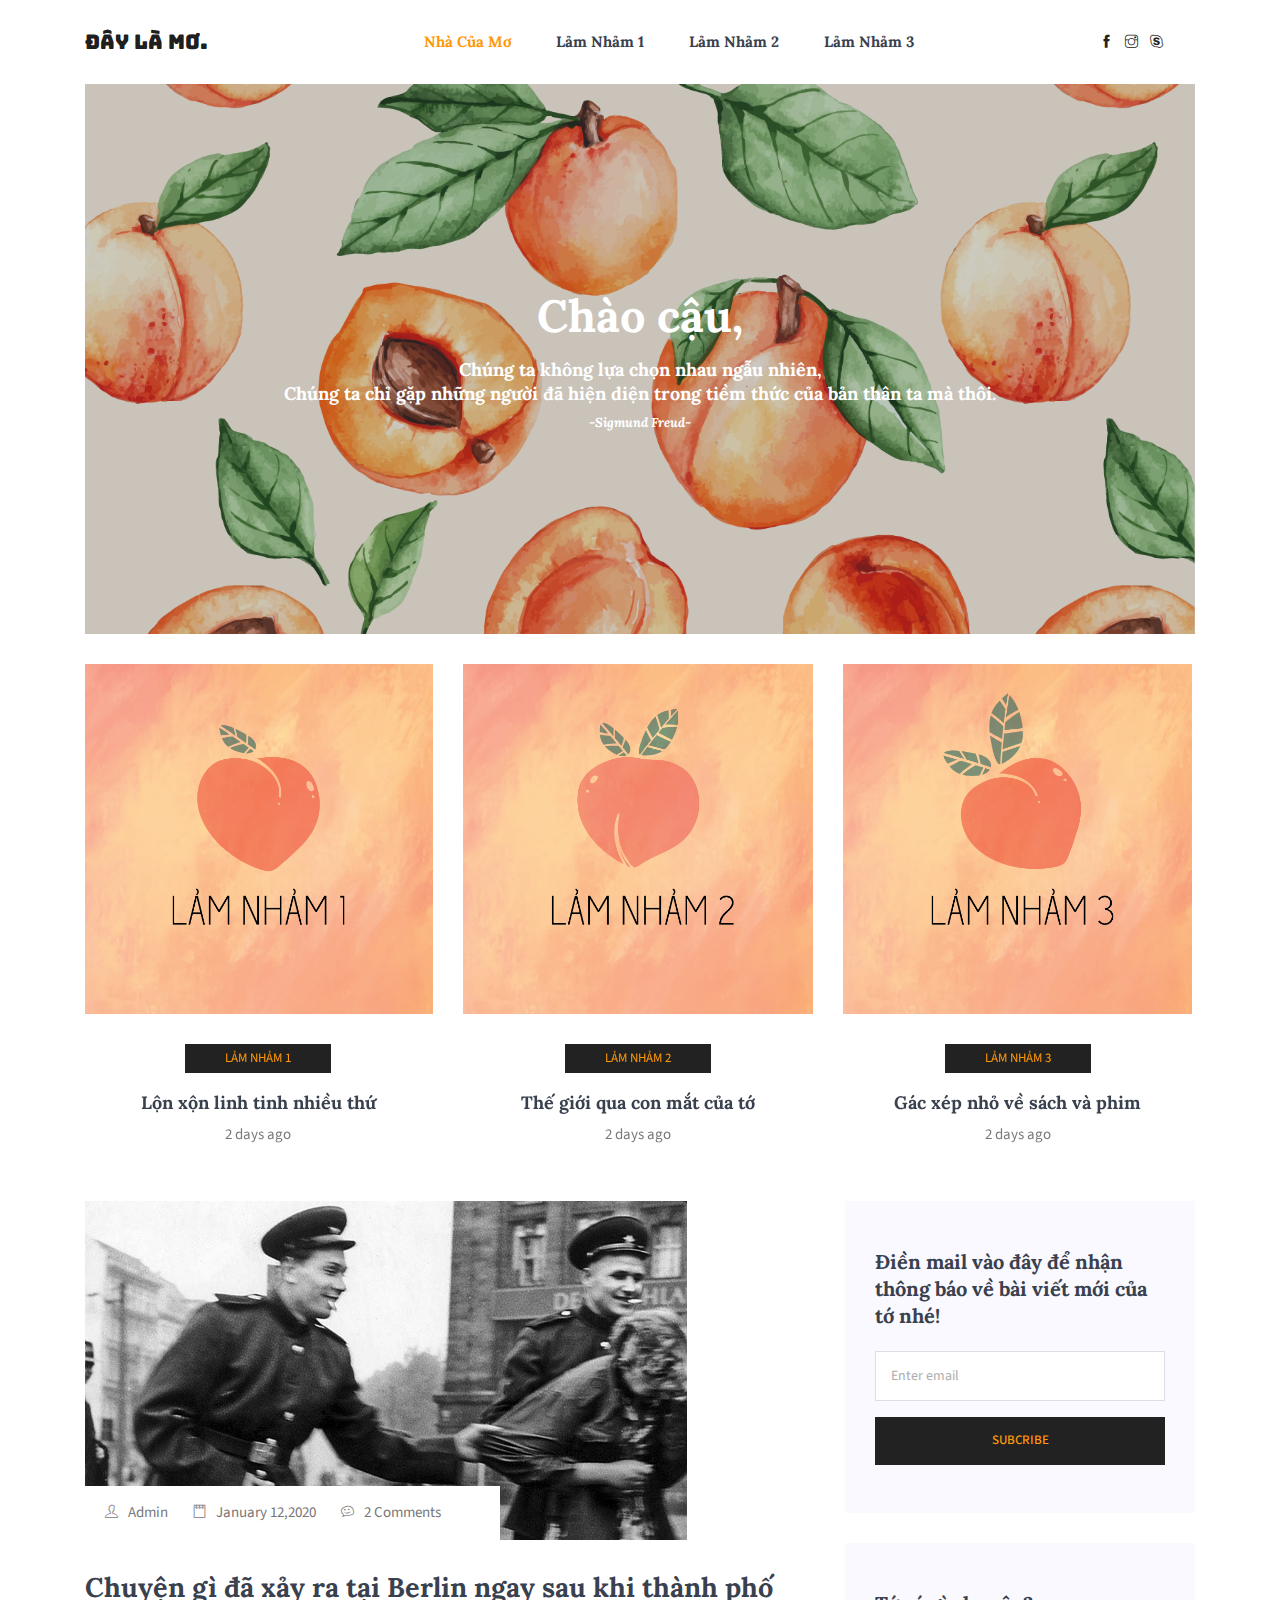
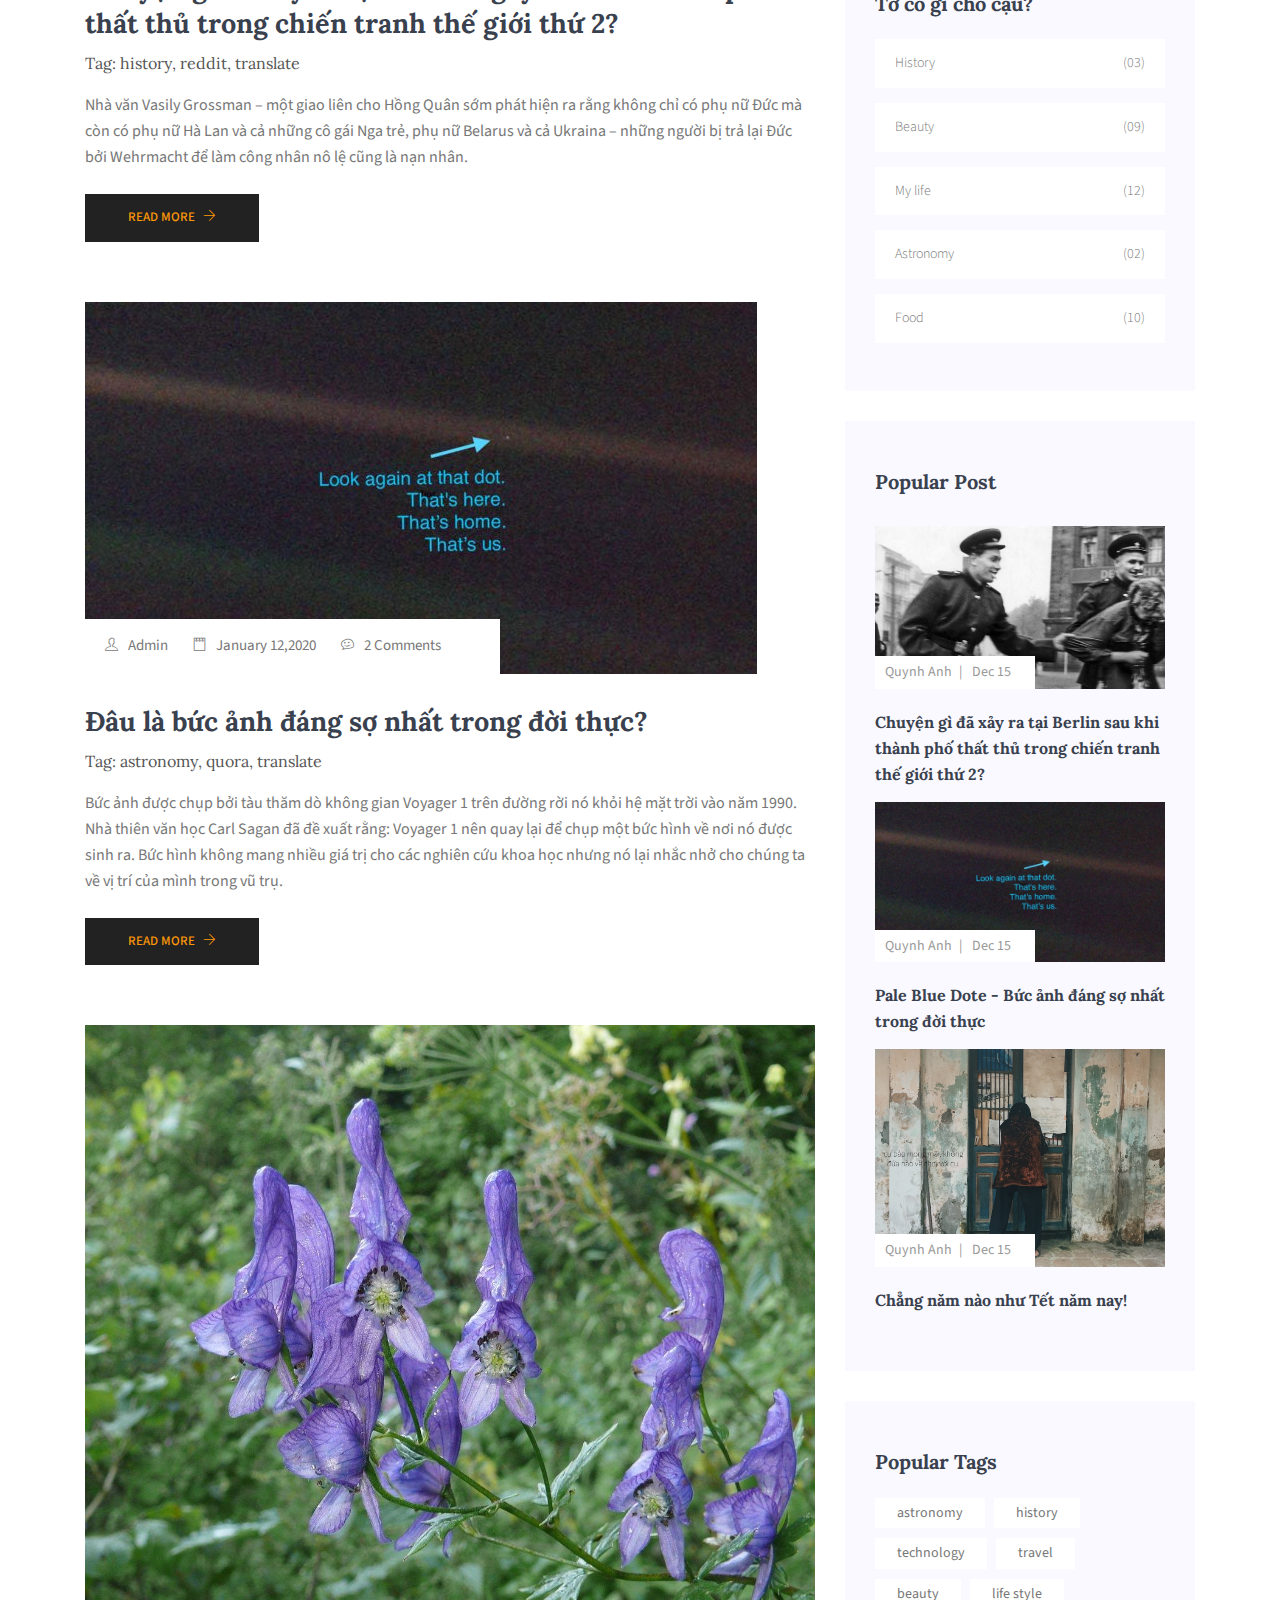
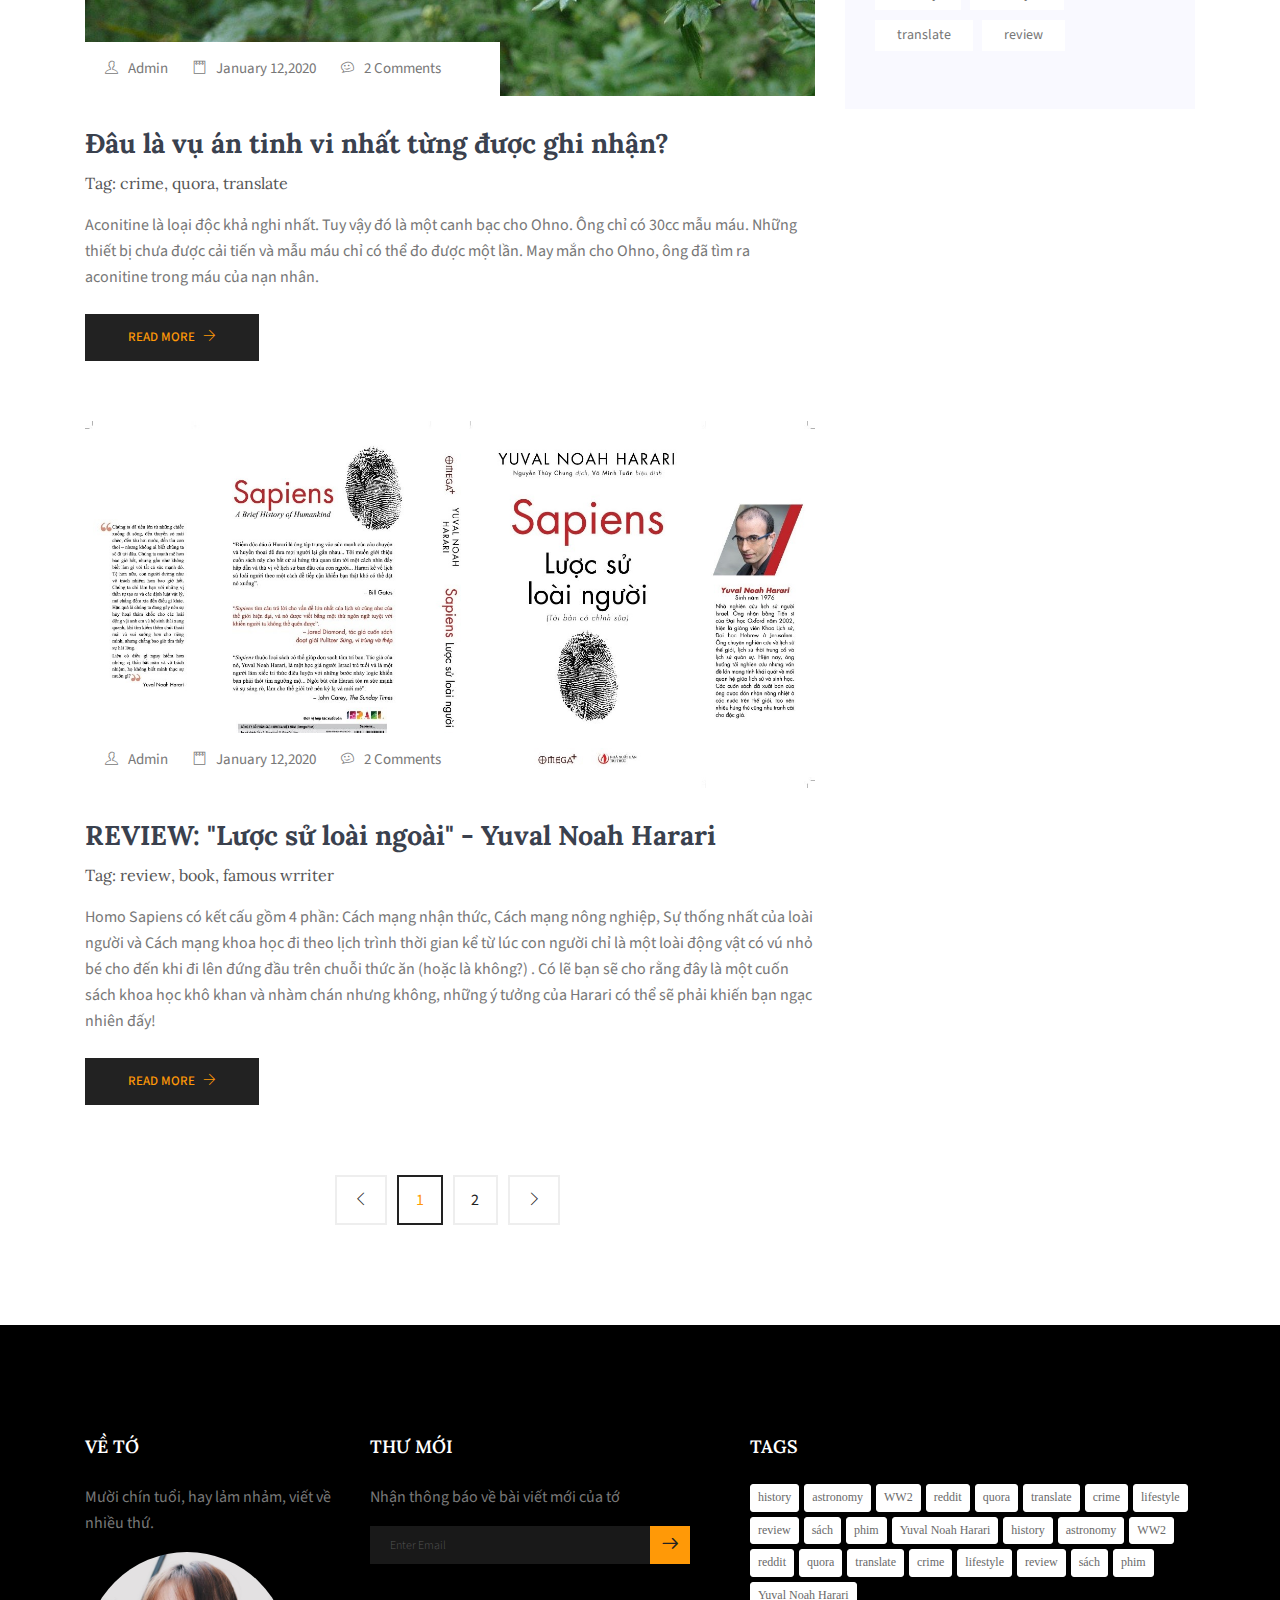
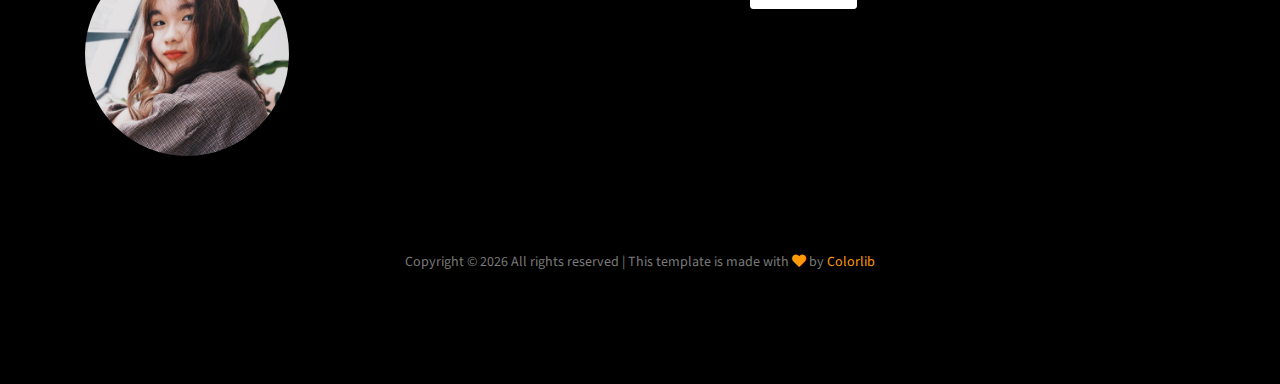
==== commit b77d1326: "123" ====
--- a/index.html
+++ b/index.html
@@ -25,6 +25,25 @@
     <style>
       .navbar-brand.logo_h {
         font-family: "Bungee", cursive;
+      }
+      .Tags ul li {
+        float: left;
+        margin: 0 5px 5px 0;
+        padding: 0;
+        clear: none;
+      }
+      .Tags ul li a {
+        background: none repeat scroll 0 0 #ffffff;
+        border-color: #ffffff;
+        color: #696969;
+        border-radius: 3px;
+        border-style: solid;
+        border-width: 1px;
+        display: block;
+        font-size: 12px !important;
+        font-family: "Segoe UI";
+        padding: 3px 7px;
+        white-space: nowrap;
       }
     </style>
   </head>
@@ -64,21 +83,8 @@
                 <li class="nav-item">
                   <a class="nav-link" href="lamnham2.html">Lảm nhảm 2</a>
                 </li>
-                <li class="nav-item submenu dropdown">
-                  <a
-                    href="#"
-                    class="nav-link dropdown-toggle"
-                    data-toggle="dropdown"
-                    role="button"
-                    aria-haspopup="true"
-                    aria-expanded="false"
-                    >Lảm nhảm 3</a
-                  >
-                  <ul class="dropdown-menu">
-                    <li class="nav-item">
-                      <a class="nav-link" href="lamnham3.html">Gác xép</a>
-                    </li>
-                  </ul>
+                <li class="nav-item">
+                  <a href="lamnham3.html" class="nav-link">Lảm nhảm 3</a>
                 </li>
               </ul>
 
@@ -177,60 +183,6 @@
                 <p>2 days ago</p>
               </div>
             </div>
-            <div class="card blog__slide text-center">
-              <div class="blog__slide__img">
-                <img
-                  class="card-img rounded-0"
-                  src="img/blog/blog-slider/blog-slide1.png"
-                  alt=""
-                />
-              </div>
-              <div class="blog__slide__content">
-                <a class="blog__slide__label" href="#">LẢM NHẢM 1</a>
-                <h3>
-                  <a href="#"
-                    >New york fashion week's continued the evolution</a
-                  >
-                </h3>
-                <p>2 days ago</p>
-              </div>
-            </div>
-            <div class="card blog__slide text-center">
-              <div class="blog__slide__img">
-                <img
-                  class="card-img rounded-0"
-                  src="img/blog/blog-slider/blog-slide2.png"
-                  alt=""
-                />
-              </div>
-              <div class="blog__slide__content">
-                <a class="blog__slide__label" href="#">LẢM NHẢM 2</a>
-                <h3>
-                  <a href="#"
-                    >New york fashion week's continued the evolution</a
-                  >
-                </h3>
-                <p>2 days ago</p>
-              </div>
-            </div>
-            <div class="card blog__slide text-center">
-              <div class="blog__slide__img">
-                <img
-                  class="card-img rounded-0"
-                  src="img/blog/blog-slider/blog-slide3.png"
-                  alt=""
-                />
-              </div>
-              <div class="blog__slide__content">
-                <a class="blog__slide__label" href="#">LẢM NHẢM 3</a>
-                <h3>
-                  <a href="#"
-                    >New york fashion week's continued the evolution</a
-                  >
-                </h3>
-                <p>2 days ago</p>
-              </div>
-            </div>
           </div>
         </div>
       </section>
@@ -249,7 +201,7 @@
                       <a href="#"><i class="ti-user"></i>Admin</a>
                     </li>
                     <li>
-                      <a href="#"><i class="ti-notepad"></i>January 12,2019</a>
+                      <a href="#"><i class="ti-notepad"></i>January 12,2020</a>
                     </li>
                     <li>
                       <a href="#"
@@ -290,7 +242,7 @@
                       <a href="#"><i class="ti-user"></i>Admin</a>
                     </li>
                     <li>
-                      <a href="#"><i class="ti-notepad"></i>January 12,2019</a>
+                      <a href="#"><i class="ti-notepad"></i>January 12,2020</a>
                     </li>
                     <li>
                       <a href="#"
@@ -329,7 +281,7 @@
                       <a href="#"><i class="ti-user"></i>Admin</a>
                     </li>
                     <li>
-                      <a href="#"><i class="ti-notepad"></i>January 12,2019</a>
+                      <a href="#"><i class="ti-notepad"></i>January 12,2020</a>
                     </li>
                     <li>
                       <a href="#"
@@ -360,13 +312,17 @@
 
               <div class="single-recent-blog-post">
                 <div class="thumb">
-                  <img class="img-fluid" src="img/blog/blog4.png" alt="" />
+                  <img
+                    class="img-fluid"
+                    src="img/blog1image/blog4image/anhanhanh.jpg"
+                    alt=""
+                  />
                   <ul class="thumb-info">
                     <li>
                       <a href="#"><i class="ti-user"></i>Admin</a>
                     </li>
                     <li>
-                      <a href="#"><i class="ti-notepad"></i>January 12,2019</a>
+                      <a href="#"><i class="ti-notepad"></i>January 12,2020</a>
                     </li>
                     <li>
                       <a href="#"
@@ -376,22 +332,22 @@
                   </ul>
                 </div>
                 <div class="details mt-20">
-                  <a href="blog-single.html">
-                    <h3>
-                      Tourist deaths in Costa Rica jeopardize safe dest ination
-                      reputation all time.
-                    </h3>
+                  <a href="blog4.html">
+                    <h3>REVIEW: "Lược sử loài ngoài" - Yuval Noah Harari</h3>
                   </a>
                   <p class="tag-list-inline">
-                    Tag: <a href="#">travel</a>, <a href="#">life style</a>,
-                    <a href="#">technology</a>, <a href="#">fashion</a>
+                    Tag: <a href="#">review</a>, <a href="#">book</a>,
+                    <a href="#">famous wrriter</a>
                   </p>
                   <p>
-                    Over yielding doesn't so moved green saw meat hath fish he
-                    him from given yielding lesser cattle were fruitful lights.
-                    Given let have, lesser their made him above gathered
-                    dominion sixth. Creeping deep said can't called second. Air
-                    created seed heaven sixth created living
+                    Homo Sapiens có kết cấu gồm 4 phần: Cách mạng nhận thức,
+                    Cách mạng nông nghiệp, Sự thống nhất của loài người và Cách
+                    mạng khoa học đi theo lịch trình thời gian kể từ lúc con
+                    người chỉ là một loài động vật có vú nhỏ bé cho đến khi đi
+                    lên đứng đầu trên chuỗi thức ăn (hoặc là không?) . Có lẽ bạn
+                    sẽ cho rằng đây là một cuốn sách khoa học khô khan và nhàm
+                    chán nhưng không, những ý tưởng của Harari có thể sẽ phải
+                    khiến bạn ngạc nhiên đấy!
                   </p>
                   <a class="button" href="#"
                     >Read More <i class="ti-arrow-right"></i
@@ -497,19 +453,19 @@
                       <div class="thumb">
                         <img
                           class="card-img rounded-0"
-                          src="img/blog/thumb/thumb1.png"
+                          src="img/blog1image/anh1.jpg"
                           alt=""
                         />
                         <ul class="thumb-info">
-                          <li><a href="#">Adam Colinge</a></li>
+                          <li><a href="#">Quynh Anh</a></li>
                           <li><a href="#">Dec 15</a></li>
                         </ul>
                       </div>
                       <div class="details mt-20">
-                        <a href="blog-single.html">
+                        <a href="blog1.html">
                           <h6>
-                            Accused of assaulting flight attendant miktake
-                            alaways
+                            Chuyện gì đã xảy ra tại Berlin sau khi thành phố
+                            thất thủ trong chiến tranh thế giới thứ 2?
                           </h6>
                         </a>
                       </div>
@@ -518,18 +474,18 @@
                       <div class="thumb">
                         <img
                           class="card-img rounded-0"
-                          src="img/blog/thumb/thumb2.png"
+                          src="img/blog/blog2.png"
                           alt=""
                         />
                         <ul class="thumb-info">
-                          <li><a href="#">Adam Colinge</a></li>
+                          <li><a href="#">Quynh Anh</a></li>
                           <li><a href="#">Dec 15</a></li>
                         </ul>
                       </div>
                       <div class="details mt-20">
-                        <a href="blog-single.html">
+                        <a href="blog2.html">
                           <h6>
-                            Tennessee outback steakhouse the worker diagnosed
+                            Pale Blue Dote - Bức ảnh đáng sợ nhất trong đời thực
                           </h6>
                         </a>
                       </div>
@@ -538,18 +494,18 @@
                       <div class="thumb">
                         <img
                           class="card-img rounded-0"
-                          src="img/blog/thumb/thumb3.png"
+                          src="img/cu.jpg"
                           alt=""
                         />
                         <ul class="thumb-info">
-                          <li><a href="#">Adam Colinge</a></li>
+                          <li><a href="#">Quynh Anh</a></li>
                           <li><a href="#">Dec 15</a></li>
                         </ul>
                       </div>
                       <div class="details mt-20">
-                        <a href="blog-single.html">
+                        <a href="#">
                           <h6>
-                            Tennessee outback steakhouse the worker diagnosed
+                           Chẳng năm nào như Tết năm nay!
                           </h6>
                         </a>
                       </div>
@@ -558,13 +514,13 @@
                 </div>
 
                 <div class="single-sidebar-widget tag_cloud_widget">
-                  <h4 class="single-sidebar-widget__title">Popular Post</h4>
+                  <h4 class="single-sidebar-widget__title">Popular Tags</h4>
                   <ul class="list">
                     <li>
-                      <a href="#">project</a>
-                    </li>
-                    <li>
-                      <a href="#">love</a>
+                      <a href="#">astronomy</a>
+                    </li>
+                    <li>
+                      <a href="#">history</a>
                     </li>
                     <li>
                       <a href="#">technology</a>
@@ -573,16 +529,16 @@
                       <a href="#">travel</a>
                     </li>
                     <li>
-                      <a href="#">software</a>
+                      <a href="#">beauty</a>
                     </li>
                     <li>
                       <a href="#">life style</a>
                     </li>
                     <li>
-                      <a href="#">design</a>
-                    </li>
-                    <li>
-                      <a href="#">illustration</a>
+                      <a href="#">translate</a>
+                    </li>
+                    <li>
+                      <a href="#">review</a>
                     </li>
                   </ul>
                 </div>
@@ -602,13 +558,18 @@
           <div class="col-lg-3 col-md-6 col-sm-6">
             <div class="single-footer-widget">
               <h6>VỀ TỚ</h6>
-
-              <p>Mười chín tuổi. Hay lảm nhảm. Viết về nhiều thứ.</p>
+              <p>Mười chín tuổi, hay lảm nhảm, viết về nhiều thứ.</p>
+              <img
+                style="width: 80%; margin-bottom: 15px; border-radius: 100%"
+                class="img-fluid"
+                src="img/quynhanh.jpg"
+                alt="quynhanh"
+              />
             </div>
           </div>
           <div class="col-lg-4 col-md-6 col-sm-6">
             <div class="single-footer-widget">
-              <h6>Thư mới</h6>
+              <h6>THƯ MỚI</h6>
               <p>Nhận thông báo về bài viết mới của tớ</p>
               <div class="" id="mc_embed_signup">
                 <form
@@ -650,39 +611,227 @@
               </div>
             </div>
           </div>
-          <div class="col-lg-3 col-md-6 col-sm-6">
-            <div class="single-footer-widget mail-chimp">
-              <h6 class="mb-20">Instragram Feed</h6>
-              <ul class="instafeed d-flex flex-wrap">
-                <li><img src="img/instagram/i1.jpg" alt="" /></li>
-                <li><img src="img/instagram/i2.jpg" alt="" /></li>
-                <li><img src="img/instagram/i3.jpg" alt="" /></li>
-                <li><img src="img/instagram/i4.jpg" alt="" /></li>
-                <li><img src="img/instagram/i5.jpg" alt="" /></li>
-                <li><img src="img/instagram/i6.jpg" alt="" /></li>
-                <li><img src="img/instagram/i7.jpg" alt="" /></li>
-                <li><img src="img/instagram/i8.jpg" alt="" /></li>
+          <div class="col-lg-5 col-md-6 col-sm-6">
+            <h6>TAGS</h6>
+            <div class="Tags">
+              <ul class="wp-tag-cloud">
+                <li>
+                  <a
+                    href="#"
+                    class="tag-link-42 tag-link-position-1"
+                    title="120 chủ đề"
+                    style="font-size: 11px"
+                    >history</a
+                  >
+                </li>
+                <li>
+                  <a
+                    href="#"
+                    class="tag-link-45 tag-link-position-2"
+                    title="115 chủ đề"
+                    style="font-size: 11px"
+                    >astronomy</a
+                  >
+                </li>
+                <li>
+                  <a
+                    href="#"
+                    class="tag-link-68 tag-link-position-3"
+                    title="107 chủ đề"
+                    style="font-size: 11px"
+                    >WW2</a
+                  >
+                </li>
+                <li>
+                  <a
+                    href="#"
+                    class="tag-link-62 tag-link-position-4"
+                    title="84 chủ đề"
+                    style="font-size: 11px"
+                    >reddit</a
+                  >
+                </li>
+                <li>
+                  <a
+                    href="#"
+                    class="tag-link-28 tag-link-position-5"
+                    title="73 chủ đề"
+                    style="font-size: 11px"
+                    >quora</a
+                  >
+                </li>
+                <li>
+                  <a
+                    href="#"
+                    class="tag-link-46 tag-link-position-6"
+                    title="66 chủ đề"
+                    style="font-size: 11px"
+                    >translate</a
+                  >
+                </li>
+                <li>
+                  <a
+                    href="#"
+                    class="tag-link-335 tag-link-position-7"
+                    title="56 chủ đề"
+                    style="font-size: 11px"
+                    >crime</a
+                  >
+                </li>
+                <li>
+                  <a
+                    href="#"
+                    class="tag-link-77 tag-link-position-8"
+                    title="50 chủ đề"
+                    style="font-size: 11px"
+                    >lifestyle</a
+                  >
+                </li>
+                <li>
+                  <a
+                    href="#"
+                    class="tag-link-39 tag-link-position-9"
+                    title="47 chủ đề"
+                    style="font-size: 11px"
+                    >review</a
+                  >
+                </li>
+                <li>
+                  <a
+                    href="#"
+                    class="tag-link-76 tag-link-position-10"
+                    title="46 chủ đề"
+                    style="font-size: 11px"
+                    >sách</a
+                  >
+                </li>
+                <li>
+                  <a
+                    href="#"
+                    class="tag-link-44 tag-link-position-11"
+                    title="45 chủ đề"
+                    style="font-size: 11px"
+                    >phim</a
+                  >
+                </li>
+                <li>
+                  <a
+                    href="#"
+                    class="tag-link-41 tag-link-position-12"
+                    title="43 chủ đề"
+                    style="font-size: 11px"
+                    >Yuval Noah Harari</a
+                  >
+                </li>
+                <li>
+                  <a
+                    href="#"
+                    class="tag-link-42 tag-link-position-1"
+                    title="120 chủ đề"
+                    style="font-size: 11px"
+                    >history</a
+                  >
+                </li>
+                <li>
+                  <a
+                    href="#"
+                    class="tag-link-45 tag-link-position-2"
+                    title="115 chủ đề"
+                    style="font-size: 11px"
+                    >astronomy</a
+                  >
+                </li>
+                <li>
+                  <a
+                    href="#"
+                    class="tag-link-68 tag-link-position-3"
+                    title="107 chủ đề"
+                    style="font-size: 11px"
+                    >WW2</a
+                  >
+                </li>
+                <li>
+                  <a
+                    href="#"
+                    class="tag-link-62 tag-link-position-4"
+                    title="84 chủ đề"
+                    style="font-size: 11px"
+                    >reddit</a
+                  >
+                </li>
+                <li>
+                  <a
+                    href="#"
+                    class="tag-link-28 tag-link-position-5"
+                    title="73 chủ đề"
+                    style="font-size: 11px"
+                    >quora</a
+                  >
+                </li>
+                <li>
+                  <a
+                    href="#"
+                    class="tag-link-46 tag-link-position-6"
+                    title="66 chủ đề"
+                    style="font-size: 11px"
+                    >translate</a
+                  >
+                </li>
+                <li>
+                  <a
+                    href="#"
+                    class="tag-link-335 tag-link-position-7"
+                    title="56 chủ đề"
+                    style="font-size: 11px"
+                    >crime</a
+                  >
+                </li>
+                <li>
+                  <a
+                    href="#"
+                    class="tag-link-77 tag-link-position-8"
+                    title="50 chủ đề"
+                    style="font-size: 11px"
+                    >lifestyle</a
+                  >
+                </li>
+                <li>
+                  <a
+                    href="#"
+                    class="tag-link-39 tag-link-position-9"
+                    title="47 chủ đề"
+                    style="font-size: 11px"
+                    >review</a
+                  >
+                </li>
+                <li>
+                  <a
+                    href="#"
+                    class="tag-link-76 tag-link-position-10"
+                    title="46 chủ đề"
+                    style="font-size: 11px"
+                    >sách</a
+                  >
+                </li>
+                <li>
+                  <a
+                    href="#"
+                    class="tag-link-44 tag-link-position-11"
+                    title="45 chủ đề"
+                    style="font-size: 11px"
+                    >phim</a
+                  >
+                </li>
+                <li>
+                  <a
+                    href="#"
+                    class="tag-link-41 tag-link-position-12"
+                    title="43 chủ đề"
+                    style="font-size: 11px"
+                    >Yuval Noah Harari</a
+                  >
+                </li>
               </ul>
-            </div>
-          </div>
-          <div class="col-lg-2 col-md-6 col-sm-6">
-            <div class="single-footer-widget">
-              <h6>Follow Us</h6>
-              <p>Let us be social</p>
-              <div class="footer-social d-flex align-items-center">
-                <a href="#">
-                  <i class="fab fa-facebook-f"></i>
-                </a>
-                <a href="#">
-                  <i class="fab fa-twitter"></i>
-                </a>
-                <a href="#">
-                  <i class="fab fa-dribbble"></i>
-                </a>
-                <a href="#">
-                  <i class="fab fa-behance"></i>
-                </a>
-              </div>
             </div>
           </div>
         </div>
--- a/css/style.css
+++ b/css/style.css
@@ -1 +1 @@
-@import url("https://fonts.googleapis.com/css?family=Source+Sans+Pro");@import url("https://fonts.googleapis.com/css?family=Lora:400,700");body{color:#797979;font-family:"Source Sans Pro",sans-serif;font-weight:400;line-height:1.625}ul{list-style-type:none;margin:0;padding:0}a:hover{text-decoration:none}button{cursor:pointer}button:focus{outline:0;box-shadow:none}h1,h2,h3,h4,h5,h6{font-family:"Lora",serif;color:#3a414e;line-height:1.333}h1,.h1{font-size:30px;font-weight:700}@media (min-width: 600px){h1,.h1{font-size:45px}}h2,.h2{font-size:18px;font-weight:700}h3,.h3{font-size:18px;font-weight:700}a{display:inline-block}.owl-carousel .owl-stage{display:flex}.mb-30px{margin-bottom:30px}.section-padding{padding:110px 0}.section-margin{margin:50px 0}@media (min-width: 1000px){.section-margin{margin:100px 0}}.header_area{z-index:99;background:#fff;transition:background 0.4s, all 0.3s linear}.header_area .navbar-brand{margin-right:30px}@media (max-width: 991px){.header_area .navbar-social{display:block;padding:20px 0}.header_area .navbar-social li{float:left}.header_area .navbar-social::before{content:"";display:block;clear:both;display:table}.header_area .navbar-social::after{content:"";display:block;clear:both;display:table}}@media (min-width: 991px){.header_area .navbar-social{min-width:95px;float:right}}.header_area .navbar-social li{margin-right:12px}.header_area .navbar-social li i,.header_area .navbar-social li span{font-size:13px;color:#222}.header_area .navbar-social li:last-child{margin-right:0}.header_area .navbar-social li a:hover i,.header_area .navbar-social li span{color:#ff9907}.header_area .menu_nav{width:100%}.header_area .navbar{background:transparent;padding:0px;border:0px;border-radius:0px;width:100%}.header_area .navbar .nav .nav-item{margin-right:45px}.header_area .navbar .nav .nav-item .nav-link{font-family:"Lora",serif;color:#3a414e;font-size:15px;text-transform:capitalize;font-weight:700;padding:30px 0;display:inline-block}.header_area .navbar .nav .nav-item .nav-link:after{display:none}.header_area .navbar .nav .nav-item:hover .nav-link,.header_area .navbar .nav .nav-item.active .nav-link{color:#ff9907}.header_area .navbar .nav .nav-item.submenu{position:relative}.header_area .navbar .nav .nav-item.submenu ul{border:none;padding:0px;border-radius:0px;box-shadow:none;margin:0px;background:#fff}@media (min-width: 992px){.header_area .navbar .nav .nav-item.submenu ul{position:absolute;top:120%;left:0px;min-width:200px;text-align:left;opacity:0;transition:all 300ms ease-in;visibility:hidden;display:block;border:none;padding:0px;border-radius:0px;box-shadow:0px 10px 30px 0px rgba(0,0,0,0.4)}}.header_area .navbar .nav .nav-item.submenu ul:before{content:"";width:0;height:0;border-style:solid;border-width:10px 10px 0 10px;border-color:#eeeeee transparent transparent transparent;position:absolute;right:24px;top:45px;z-index:3;opacity:0;transition:all 400ms linear}.header_area .navbar .nav .nav-item.submenu ul .nav-item{display:block;float:none;margin-right:0px;border-bottom:1px solid #ededed;margin-left:0px;transition:all 0.4s linear}.header_area .navbar .nav .nav-item.submenu ul .nav-item .nav-link{line-height:45px;padding:0px 30px;transition:all 150ms linear;display:block;margin-right:0px}.header_area .navbar .nav .nav-item.submenu ul .nav-item:last-child{border-bottom:none}.header_area .navbar .nav .nav-item.submenu ul .nav-item:hover .nav-link{background-image:-moz-linear-gradient(0deg, #4dabff 0%, #62ddff 100%);background-image:-webkit-linear-gradient(0deg, #4dabff 0%, #62ddff 100%);background-image:-ms-linear-gradient(0deg, #4dabff 0%, #62ddff 100%);color:#fff}@media (min-width: 992px){.header_area .navbar .nav .nav-item.submenu:hover ul{visibility:visible;opacity:1;top:100%}}.header_area .navbar .nav .nav-item.submenu:hover ul .nav-item{margin-top:0px}.header_area .navbar .nav .nav-item:last-child{margin-right:0px}.header_area .navbar .search{font-size:12px;line-height:60px;display:inline-block;margin-left:80px}.header_area .navbar .search i{font-weight:600}.header_area.navbar_fixed .main_menu{position:fixed;width:100%;top:-70px;left:0;right:0;background:#dddd;z-index:99;transform:translateY(70px);transition:transform 500ms ease, background 500ms ease;-webkit-transition:transform 500ms ease, background 500ms ease;box-shadow:0px 3px 16px 0px rgba(0,0,0,0.1)}@media (min-width: 992px){.header_area.white_menu .navbar .navbar-brand img{display:none}.header_area.white_menu .navbar .navbar-brand img+img{display:inline-block}}@media (max-width: 991px){.header_area.white_menu .navbar .navbar-brand img{display:inline-block}.header_area.white_menu .navbar .navbar-brand img+img{display:none}}.header_area.white_menu .navbar .nav .nav-item .nav-link{color:#fff}.header_area.white_menu.navbar_fixed .main_menu .navbar .navbar-brand img{display:inline-block}.header_area.white_menu.navbar_fixed .main_menu .navbar .navbar-brand img+img{display:none}.header_area.white_menu.navbar_fixed .main_menu .navbar .nav .nav-item .nav-link{line-height:70px}.top_menu{background:#ec9d5f}.top_menu .float-left a{line-height:40px;display:inline-block;color:#fff;text-transform:uppercase;font-size:12px;margin-right:50px;-webkit-transition:all 0.3s ease 0s;-moz-transition:all 0.3s ease 0s;-o-transition:all 0.3s ease 0s;transition:all 0.3s ease 0s}.top_menu .float-left a:last-child{margin-right:0px}.top_menu .float-right .pur_btn{color:#fff;line-height:40px;display:block;padding:0px 40px;font-weight:500;font-size:12px}@media (max-width: 1619px){.header_area .navbar .search{margin-left:40px}}@media (max-width: 1199px){.header_area .navbar .nav .nav-item{margin-right:28px}.home_banner_area .banner_inner{padding:100px 0px}.header_area .navbar .tickets_btn{margin-left:40px}.home_banner_area .banner_inner .banner_content h2 br{display:none;font-size:36px}.home_banner_area .banner_inner .banner_content h2{font-size:36px;line-height:45px}}@media (max-width: 991px){.navbar-toggler{border:none;border-radius:0px;padding:0px;cursor:pointer;margin-top:27px;margin-bottom:23px}.header_area .navbar{background:#000}.navbar-toggler[aria-expanded="false"] span:nth-child(2){opacity:1}.navbar-toggler[aria-expanded="true"] span:nth-child(2){opacity:0}.navbar-toggler[aria-expanded="true"] span:first-child{transform:rotate(-45deg);position:relative;top:7.5px}.navbar-toggler[aria-expanded="true"] span:last-child{transform:rotate(45deg);bottom:6px;position:relative}.navbar-toggler span{display:block;width:25px;height:3px;background:#fff;margin:auto;margin-bottom:4px;transition:all 400ms linear;cursor:pointer}.navbar .container{padding-left:15px;padding-right:15px}.nav{padding:0px 0px}.header_area+section,.header_area+row,.header_area+div{margin-top:117px}.header_top .nav{padding:0px}.header_area .navbar .nav .nav-item .nav-link{line-height:1px;margin-right:0px;display:block;border-bottom:1px solid #ededed33;border-radius:0px}.header_area .navbar .search{margin-left:0px}.header_area .navbar-collapse{max-height:340px;overflow-y:scroll}.header_area .navbar .nav .nav-item.submenu ul .nav-item .nav-link{padding:0px 15px}.header_area .navbar .nav .nav-item{margin-right:0px}.header_area+section,.header_area+row,.header_area+div{margin-top:41px}.home_banner_area .banner_inner .banner_content .banner_map_img{display:none}.header_area.white_menu.navbar_fixed .main_menu .navbar .nav .nav-item .nav-link{line-height:40px}.header_area.white_menu .navbar .nav .nav-item .nav-link{color:#222}.categories_post img{width:100%}.categories_post{max-width:360px;margin:0 auto}.blog_categorie_area .col-lg-4{margin-top:30px}.blog_area{padding-bottom:80px}.single-post-area .blog_right_sidebar{margin-top:30px}.contact_info{margin-bottom:50px}.home_banner_area .donation_inner{margin-bottom:-30px}.home_banner_area .dontation_item{max-width:350px;margin:auto}.footer_area .col-sm-6{margin-bottom:30px}.footer_area .footer_inner{margin-bottom:-30px}.news_widget{padding-left:0px}.home_banner_area .banner_inner .home_left_img{display:none}.header_area .navbar .tickets_btn{display:none}.home_banner_area .banner_inner{padding:70px 0px 100px 0px}.left_side_text{margin-bottom:50px}.price_item{max-width:360px;margin:0px auto 30px}.price_inner{margin-bottom:-30px}}@media (max-width: 767px){.home_banner_area{min-height:500px}.home_banner_area .banner_inner{min-height:500px}.home_banner_area .banner_inner .banner_content{margin-top:0px}.blog_banner .banner_inner .blog_b_text h2{font-size:40px;line-height:50px}.blog_info.text-right{text-align:left !important;margin-bottom:10px}.home_banner_area .banner_inner .banner_content h3{font-size:30px}.home_banner_area .banner_inner .banner_content p br{display:none}.home_banner_area .banner_inner .banner_content h3 span{line-height:45px;padding-bottom:0px;padding-top:0px}.footer-bottom{text-align:center}.footer-bottom .footer-social{text-align:center;margin-top:15px}.made_life_inner .nav.nav-tabs li{flex:0 0 50%;max-width:50%;margin-bottom:15px}.made_life_inner .nav.nav-tabs{margin-bottom:-15px}.made_life_area.made_white .left_side_text{margin-bottom:0px;margin-top:30px}}@media (max-width: 575px){.top_menu{display:none}.header_area+section,.header_area+row,.header_area+div{margin-top:51px}.home_banner_area .banner_inner .banner_content h2{font-size:28px;line-height:38px}.home_banner_area{min-height:450px}.home_banner_area .banner_inner{min-height:450px}.blog_banner .banner_inner .blog_b_text{margin-top:0px}.home_banner_area .banner_inner .banner_content img{display:none}.home_banner_area .banner_inner .banner_content h5{margin-top:0px}.p_120{padding-top:70px;padding-bottom:70px}.main_title h2{font-size:25px}.sample-text-area{padding:70px 0 70px 0}.generic-blockquote{padding:30px 15px 30px 30px}.blog_details h2{font-size:20px;line-height:30px}.blog_banner .banner_inner .blog_b_text h2{font-size:28px;line-height:38px}.footer-area{padding:70px 0px}.pad_top{padding-top:70px}.pad_btm{padding-bottom:70px}}@media (max-width: 480px){.header_area .navbar-collapse{max-height:250px}.home_banner_area .banner_inner .banner_content{padding:30px 15px;margin-top:0px}.banner_content .white_btn{display:block}.home_banner_area .banner_inner .banner_content h3{font-size:24px}.banner_area .banner_inner .banner_content h2{font-size:32px}.comments-area .thumb{margin-right:10px}.testi_item .media .d-flex{padding-right:0px}.testi_item .media .d-flex img{width:auto;margin-bottom:15px}.testi_item .media{display:block}.banner_btn{margin-bottom:20px}}.hero-banner{position:relative;background:url(../img/banner/hero-banner.png) left center no-repeat;background-size:cover;height:400px;z-index:1}@media (min-width: 1000px){.hero-banner{height:550px}}.hero-banner--sm{height:300px}@media (min-width: 1000px){.hero-banner--sm{height:400px}}.hero-banner::after{content:"";display:block;position:absolute;width:100%;height:100%;background:rgba(1,3,15,0.2);z-index:-1}.hero-banner__content{position:absolute;top:50%;left:50%;width:100%;transform:translate(-50%, -50%);text-align:center}.hero-banner__content>*{color:#fff}.hero-banner__content h3{font-size:27px;margin-bottom:0}.hero-banner__content h1{margin-bottom:12px}.hero-banner__content h4{font-size:18px}.banner-breadcrumb{display:inline-block}.banner-breadcrumb .breadcrumb{background:transparent;padding:0}.banner-breadcrumb .breadcrumb-item{padding:.1rem}.banner-breadcrumb .breadcrumb-item a{text-transform:capitalize;color:#fff}.banner-breadcrumb .breadcrumb-item+.breadcrumb-item::before{color:#fff;padding-right:.1rem;content:"-"}.banner-breadcrumb .breadcrumb-item.active{color:#fff}.blog__slide{border:0;border-radius:0;background-color:transparent}.blog__slide__content{padding:30px 15px}.blog__slide__content h3,.blog__slide__content a{color:#3a414e}.blog__slide__content p{font-size:15px;margin-bottom:0}.blog__slide__label{font-size:13px;color:#ff9907 !important;text-transform:uppercase;background:#222;padding:4px 40px;margin-bottom:18px}.blog-slider{position:relative}.blog-slider .blog-slider__leftArrow{position:absolute;top:22%;left:-12px}@media (min-width: 1250px){.blog-slider .blog-slider__leftArrow{left:-105px;padding:0 25px 3px 10px}.blog-slider .blog-slider__leftArrow::after{content:"";display:block;width:100%;height:100%;background:#f5f9fc;position:absolute;top:0;left:0;z-index:-1;transition:background .4s ease-out}.blog-slider .blog-slider__leftArrow::before{content:"";display:block;width:40px;height:130%;background:#fff;position:absolute;top:-2px;left:-15px;z-index:2;transform:rotate(-15deg)}.blog-slider .blog-slider__leftArrow:hover::after{background:#222}}.blog-slider .blog-slider__rightArrow{position:absolute;top:22%;right:-12px}@media (min-width: 1250px){.blog-slider .blog-slider__rightArrow{right:-105px;padding:0 25px 3px 20px}.blog-slider .blog-slider__rightArrow::after{content:"";display:block;width:100%;height:100%;background:#f5f9fc;position:absolute;top:0;left:0;z-index:-1;transition:background .4s ease-out}.blog-slider .blog-slider__rightArrow::before{content:"";display:block;width:43px;height:135%;background:#fff;position:absolute;top:-4px;right:-4px;z-index:2;transform:rotate(15deg)}.blog-slider .blog-slider__rightArrow:hover::after{background:#222}}.blog-slider .blog-slider__leftArrow,.blog-slider .blog-slider__rightArrow{display:none}@media (min-width: 580px){.blog-slider .blog-slider__leftArrow,.blog-slider .blog-slider__rightArrow{display:block}}.blog-slider .blog-slider__leftArrow img,.blog-slider .blog-slider__rightArrow img{position:relative;z-index:10}.causes_slider .owl-dots{text-align:center;margin-top:80px}.causes_slider .owl-dots .owl-dot{height:14px;width:14px;background:#eeeeee;display:inline-block;margin-right:7px}.causes_slider .owl-dots .owl-dot:last-child{margin-right:0px}.causes_slider .owl-dots .owl-dot.active{background:#ff9907}.latest_blog_area{background:#f9f9ff}.single-recent-blog-post{margin-bottom:60px}.single-recent-blog-post .thumb{position:relative}.single-recent-blog-post .thumb-info{position:absolute;bottom:0;left:0;background:#fff;width:100%;max-width:415px;padding-left:5px}@media (min-width: 430px){.single-recent-blog-post .thumb-info{padding-left:20px}}.single-recent-blog-post .thumb-info li{display:inline-block;font-size:15px;color:#777777;margin-right:10px}@media (min-width: 430px){.single-recent-blog-post .thumb-info li{margin-right:22px}}.single-recent-blog-post .thumb-info li:last-child{margin-right:0}.single-recent-blog-post .thumb-info li a{color:#777777;padding:4px 0;font-size:12px}@media (min-width: 430px){.single-recent-blog-post .thumb-info li a{padding:15px 0;font-size:15px}}.single-recent-blog-post .thumb-info li i,.single-recent-blog-post .thumb-info li span{font-size:13px;margin-right:10px}.single-recent-blog-post .details{padding-top:30px}.single-recent-blog-post .details h3{font-size:21px}@media (min-width: 600px){.single-recent-blog-post .details h3{font-size:27px}}.single-recent-blog-post .details .tag-list-inline{color:#555555;font-family:"Lora",serif}.single-recent-blog-post .details .tag-list-inline a{color:#555555}.single-recent-blog-post .details p{color:#777777}.single-recent-blog-post .details .button{margin-top:8px}.single-recent-blog-post .date{font-size:14px;line-height:24px;font-weight:400}.single-recent-blog-post.card-view .thumb-info{max-width:260px}.single-recent-blog-post.card-view .details h3{font-size:20px}.tags .tag_btn{font-size:12px;font-weight:500;line-height:20px;border:1px solid #eeeeee;display:inline-block;padding:1px 18px;text-align:center;color:#3a414e}.tags .tag_btn:before{background:#ff9907}.tags .tag_btn+.tag_btn{margin-left:2px}.blog_categorie_area{padding-top:50px;padding-bottom:80px}.categories_post{position:relative;text-align:center;cursor:pointer}.categories_post img{max-width:100%}.categories_post .categories_details{position:absolute;top:20px;left:20px;right:20px;bottom:20px;background:rgba(34,34,34,0.8);color:#fff;transition:all 0.3s linear;display:flex;align-items:center;justify-content:center}.categories_post .categories_details h5{margin-bottom:0px;font-size:18px;line-height:26px;text-transform:uppercase;color:#fff;position:relative}.categories_post .categories_details p{font-weight:300;font-size:14px;line-height:26px;margin-bottom:0px}.categories_post .categories_details .border_line{margin:10px 0px;background:#fff;width:100%;height:1px}.categories_post:hover .categories_details{background:rgba(234,44,88,0.85)}.blog_item{margin-bottom:40px}.blog_info{padding-top:30px}.blog_info .post_tag{padding-bottom:20px}.blog_info .post_tag a{color:#3a414e}.blog_info .post_tag a:hover{color:#797979}.blog_info .blog_meta li a{color:#777777;vertical-align:middle;padding-bottom:12px;display:inline-block}.blog_info .blog_meta li a i{color:#3a414e;font-size:16px;font-weight:600;padding-left:15px;line-height:20px;vertical-align:middle}.blog_info .blog_meta li a:hover{color:#ff9907}.blog_post img{max-width:100%}.blog_details{padding-top:20px}.blog_details h2{font-size:24px;line-height:36px;color:#3a414e;font-weight:600;transition:all 0.3s linear}.blog_details h2:hover{color:#ff9907}.blog_details p{margin-bottom:26px}.view_btn{font-size:14px;line-height:36px;display:inline-block;color:#3a414e;font-weight:500;padding:0px 30px;background:#fff}.blog-pagination{padding-top:10px}.blog-pagination .page-link{border-radius:0}.blog-pagination .page-item{border:none}.page-link{background:transparent;font-weight:400}.blog-pagination .page-item.active .page-link{background:transparent;border-color:#222;color:#ff9907}.blog-pagination .page-link{position:relative;display:block;padding:.8rem 1.05rem;margin:0 5px;line-height:1.25;color:#222;background:transparent;border-radius:0;border:2px solid #eeeeee}.blog-pagination .page-link:focus{outline:none;box-shadow:none}.blog-pagination .page-item:last-child .page-link,.blog-pagination .page-item:first-child .page-link{padding:.8rem 1.05rem;border-radius:0}.blog-pagination .page-item:last-child .page-link i,.blog-pagination .page-item:last-child .page-link span,.blog-pagination .page-item:first-child .page-link i,.blog-pagination .page-item:first-child .page-link span{font-size:14px;color:#222}.blog-pagination .page-link:hover{color:#fff;text-decoration:none;background-color:transparent;color:#ff9907;border-color:#222}@media (max-width: 991px){.widget-wrap{margin-top:80px}}.widget-wrap .single-sidebar-widget{padding:48px 30px;background:#f9f9ff;margin-bottom:30px}@media (max-width: 991px){.widget-wrap .single-sidebar-widget{margin-top:30px}}@media (max-width: 575px){.widget-wrap .single-sidebar-widget{padding:50px 15px}}.widget-wrap .single-sidebar-widget:last-child{margin-bottom:0px}.widget-wrap .single-sidebar-widget__title{font-size:20px;font-weight:700;position:relative;z-index:1;margin-bottom:22px}.widget-wrap .single-sidebar-widget__title::after{content:"";display:block;width:20%;height:4px;background:#ff9907;position:absolute;bottom:4px;z-index:-1}.widget-wrap .tag_cloud_widget ul li{display:inline-block}.widget-wrap .tag_cloud_widget ul li a{display:inline-block;border:1px solid transparent;background:#fff;padding:3px 21px;margin-bottom:10px;margin-right:6px;transition:all 0.3s ease 0s;color:#777777;font-size:14px}.widget-wrap .tag_cloud_widget ul li a:hover{background:#222;color:#ff9907}.widget-wrap .search-widget form.search-form input[type="text"]{height:40px;color:#ff9907;padding:11px 22px;font-size:14px;border:none;float:left;width:80%}@media (max-width: 575px){.widget-wrap .search-widget form.search-form input[type="text"]{width:86%}}.widget-wrap .search-widget ::-webkit-input-placeholder{color:#ff9907;font-weight:500;font-size:14px;opacity:.8}.widget-wrap .search-widget ::-moz-placeholder{color:#ff9907;font-weight:500;font-size:14px;opacity:.8}.widget-wrap .search-widget :-ms-input-placeholder{color:#ff9907;font-weight:500;font-size:14px;opacity:.8}.widget-wrap .search-widget :-moz-placeholder{color:#ff9907;font-weight:500;font-size:14px;opacity:.8}.widget-wrap .search-widget form.search-form button{float:left;width:20%;padding:7px;color:#ff9907;font-size:17px;border:none;cursor:pointer;background:#ffffff}@media (max-width: 575px){.widget-wrap .search-widget form.search-form button{width:14%}}.widget-wrap .search-widget form.search-form::after{content:"";clear:both;display:table}.widget-wrap .instafeed-widget .instafeed-title{color:#ff9907;font-size:20px;color:#3a414e;font-weight:700;position:relative;display:inline-block}.widget-wrap .instafeed-widget .instafeed-title::after{content:"";position:absolute;top:13px;right:-100%;height:2px;width:80px;background:#3a414e}.widget-wrap .instafeed-widget .instafeed{margin:20px -24px 0px;padding:0 15px}@media (max-width: 767px){.widget-wrap .instafeed-widget .instafeed{margin:20px -16px}}@media (max-width: 575px){.widget-wrap .instafeed-widget .instafeed{margin:20px 0px 0px;padding:0px}}.widget-wrap .instafeed-widget .instafeed li{overflow:hidden;width:33%}@media (max-width: 991px){.widget-wrap .instafeed-widget .instafeed li{width:auto}}.widget-wrap .instafeed-widget .instafeed li img{margin:5px}.widget-wrap .popular-post-widget .popular-title{color:#ff9907;font-size:20px;color:#3a414e;font-weight:700;position:relative;display:inline-block}.widget-wrap .popular-post-widget .popular-title::after{content:"";position:absolute;top:13px;right:-75%;height:2px;width:80px;background:#3a414e}.widget-wrap .popular-post-widget .popular-post-list{margin-top:30px}.widget-wrap .popular-post-widget .single-post-list{margin-bottom:5px}.widget-wrap .popular-post-widget .single-post-list:last-child{margin-bottom:0px}.widget-wrap .popular-post-widget .single-post-list .thumb{position:relative}.widget-wrap .popular-post-widget .single-post-list .thumb-info{position:absolute;bottom:0;left:0;width:100%;background:#fff;max-width:160px;padding-left:10px}.widget-wrap .popular-post-widget .single-post-list .thumb-info li{display:inline-block;font-size:14px;color:#999999}.widget-wrap .popular-post-widget .single-post-list .thumb-info li::after{content:"|";padding:0 7px}.widget-wrap .popular-post-widget .single-post-list .thumb-info li:last-child::after{display:none}.widget-wrap .popular-post-widget .single-post-list .thumb-info li a{padding:5px 0;color:#999999}.widget-wrap .popular-post-widget .single-post-list .details{margin-top:20px}.widget-wrap .popular-post-widget .single-post-list .details h6{font-size:16px;font-weight:700;line-height:26px;margin-bottom:10px;-webkit-transition:all 0.3s ease 0s;-moz-transition:all 0.3s ease 0s;-o-transition:all 0.3s ease 0s;transition:all 0.3s ease 0s}.widget-wrap .popular-post-widget .single-post-list .details h6:hover{color:#ff9907}.widget-wrap .popular-post-widget .single-post-list .details p{margin-bottom:0px}.widget-wrap .ads-widget img{width:100%}.widget-wrap .post-category-widget .category-title{color:#ff9907;font-size:20px;color:#3a414e;font-weight:700;position:relative;display:inline-block}.widget-wrap .post-category-widget .category-title::after{content:"";position:absolute;top:13px;right:-100%;height:2px;width:80px;background:#3a414e}.widget-wrap .post-category-widget .cat-list li{padding:13px 20px;background:#ffffff;margin-bottom:15px;-webkit-transition:all 0.3s ease 0s;-moz-transition:all 0.3s ease 0s;-o-transition:all 0.3s ease 0s;transition:all 0.3s ease 0s}.widget-wrap .post-category-widget .cat-list li:last-child{margin-bottom:0px}.widget-wrap .post-category-widget .cat-list li p{font-weight:300;font-size:14px;margin-bottom:0px;-webkit-transition:all 0.3s ease 0s;-moz-transition:all 0.3s ease 0s;-o-transition:all 0.3s ease 0s;transition:all 0.3s ease 0s}.widget-wrap .post-category-widget .cat-list li a{color:#797979;-webkit-transition:all 0.3s ease 0s;-moz-transition:all 0.3s ease 0s;-o-transition:all 0.3s ease 0s;transition:all 0.3s ease 0s}.widget-wrap .post-category-widget .cat-list li:hover{box-shadow:0px 10px 30px 0px rgba(153,153,153,0.2)}.widget-wrap .post-category-widget .cat-list li:hover a{color:#ff9907}.widget-wrap .post-category-widget .cat-list li:hover p{color:#ff9907}.widget-wrap .newsletter-widget .newsletter-title{color:#ff9907;font-size:20px;color:#3a414e;font-weight:700;position:relative;display:inline-block}.widget-wrap .newsletter-widget .newsletter-title::after{content:"";position:absolute;top:13px;right:-100%;height:2px;width:80px;background:#3a414e}.widget-wrap .newsletter-widget .col-autos{width:100%}.widget-wrap .newsletter-widget p{text-align:center;margin:20px 0px}.widget-wrap .newsletter-widget .bbtns{border:0;background:#222;border:1px solid #222;color:#fff;font-size:13px;text-transform:uppercase;font-weight:500;padding:12px 20px;border-radius:0;cursor:pointer;color:#ff9907;-webkit-transition:all 0.3s ease 0s;-moz-transition:all 0.3s ease 0s;-o-transition:all 0.3s ease 0s;transition:all 0.3s ease 0s}.widget-wrap .newsletter-widget .bbtns:hover{opacity:0.9}.widget-wrap .newsletter-widget .input-group-text{background:#fff;border-radius:0px;vertical-align:top}.widget-wrap .newsletter-widget .input-group-text i{color:#ccc;margin-top:-1px}.widget-wrap .newsletter-widget .form-control{border-radius:0px;font-size:14px;color:#999999;padding:0px 15px;height:50px;border-color:rgba(112,111,135,0.2)}.widget-wrap .newsletter-widget .form-control:focus{box-shadow:none}.widget-wrap .newsletter-widget ::-webkit-input-placeholder{font-size:14px;color:#999999;opacity:.8}.widget-wrap .newsletter-widget ::-moz-placeholder{font-size:14px;color:#999999;opacity:.8}.widget-wrap .newsletter-widget :-ms-input-placeholder{font-size:14px;color:#999999;opacity:.8}.widget-wrap .newsletter-widget :-moz-placeholder{font-size:14px;color:#999999;opacity:.8}.widget-wrap .newsletter-widget .text-bottom{margin-bottom:0px}.widget-wrap .share-widget .share-title{color:#ff9907;font-size:20px;color:#3a414e;font-weight:700;position:relative;display:inline-block}.widget-wrap .share-widget .share-title::after{content:"";position:absolute;top:13px;right:-70%;height:2px;width:80px;background:#3a414e}.widget-wrap .share-widget .social-icons a{color:#ff9907;font-size:20px;font-weight:500;border:1px solid #797979;width:50px;height:50px;line-height:50px;text-align:center;margin-right:10px;display:inline-block;cursor:pointer;-webkit-transition:all 0.3s ease 0s;-moz-transition:all 0.3s ease 0s;-o-transition:all 0.3s ease 0s;transition:all 0.3s ease 0s}@media (max-width: 1119px) and (min-width: 991px){.widget-wrap .share-widget .social-icons a{margin-right:4px}}.widget-wrap .share-widget .social-icons a:hover{background:#ff9907;color:#ffffff}.single-post-area .social-links{padding-top:10px}.single-post-area .social-links li{display:inline-block;margin-bottom:10px}.single-post-area .social-links li a{color:#cccccc;padding:7px;font-size:14px;transition:all 0.2s linear}.single-post-area .social-links li a:hover{color:#3a414e}.single-post-area .blog_details{padding-top:26px}.single-post-area .blog_details p{margin-bottom:10px}.single-post-area .quotes{margin-top:20px;margin-bottom:30px;padding:24px 35px 24px 30px;background-color:#fff;box-shadow:-20.84px 21.58px 30px 0px rgba(176,176,176,0.1);font-size:14px;line-height:24px;color:#777;font-style:italic}.single-post-area .arrow{position:absolute}.single-post-area .arrow .lnr{font-size:20px;font-weight:600}.single-post-area .thumb .overlay-bg{background:rgba(0,0,0,0.8)}.single-post-area .navigation-area{border-bottom:1px solid #eee;padding-top:60px;padding-bottom:50px}.single-post-area .navigation-area p{margin-bottom:0px}.single-post-area .navigation-area h4{font-size:18px;line-height:25px;font-weight:700;color:#3a414e}.single-post-area .navigation-area .nav-left{text-align:left}.single-post-area .navigation-area .nav-left .thumb{margin-right:20px;background:#000}.single-post-area .navigation-area .nav-left .thumb img{-webkit-transition:all 0.3s ease 0s;-moz-transition:all 0.3s ease 0s;-o-transition:all 0.3s ease 0s;transition:all 0.3s ease 0s}.single-post-area .navigation-area .nav-left .lnr{margin-left:20px;opacity:0;-webkit-transition:all 0.3s ease 0s;-moz-transition:all 0.3s ease 0s;-o-transition:all 0.3s ease 0s;transition:all 0.3s ease 0s}.single-post-area .navigation-area .nav-left:hover .lnr{opacity:1}.single-post-area .navigation-area .nav-left:hover .thumb img{opacity:0.5}@media (max-width: 767px){.single-post-area .navigation-area .nav-left{margin-bottom:30px}}.single-post-area .navigation-area .nav-right{text-align:right}.single-post-area .navigation-area .nav-right .thumb{margin-left:20px;background:#000}.single-post-area .navigation-area .nav-right .thumb img{-webkit-transition:all 0.3s ease 0s;-moz-transition:all 0.3s ease 0s;-o-transition:all 0.3s ease 0s;transition:all 0.3s ease 0s}.single-post-area .navigation-area .nav-right .lnr{margin-right:20px;opacity:0;-webkit-transition:all 0.3s ease 0s;-moz-transition:all 0.3s ease 0s;-o-transition:all 0.3s ease 0s;transition:all 0.3s ease 0s}.single-post-area .navigation-area .nav-right:hover .lnr{opacity:1}.single-post-area .navigation-area .nav-right:hover .thumb img{opacity:0.5}@media (max-width: 991px){.single-post-area .sidebar-widgets{padding-bottom:0px}}.comments-area{background:#fff;border-bottom:1px solid #eee;padding:50px 0px}@media (max-width: 414px){.comments-area{padding:50px 8px}}.comments-area h4{margin-bottom:30px;color:#3a414e;font-size:18px;font-weight:700}.comments-area h5{font-size:16px;font-weight:bold;margin-bottom:0px}.comments-area a{font-size:12px;color:#3a414e}.comments-area .comment-list{padding-bottom:40px}.comments-area .comment-list:last-child{padding-bottom:0px}.comments-area .comment-list.left-padding{padding-left:25px}@media (max-width: 413px){.comments-area .comment-list .single-comment h5{font-size:12px}.comments-area .comment-list .single-comment .date{font-size:11px}.comments-area .comment-list .single-comment .comment{font-size:10px}}.comments-area .thumb{margin-right:20px}.comments-area .date{font-size:13px;margin-bottom:13px;text-transform:uppercase}.comments-area .comment{color:#797979;margin-bottom:0px}.comments-area .btn-reply{background-color:rgba(130,139,178,0.1);color:#3a414e;border:1px solid #eee;padding:0px 18px;font-size:13px;display:block;line-height:28px;border-radius:0px;-webkit-transition:all 0.3s ease 0s;-moz-transition:all 0.3s ease 0s;-o-transition:all 0.3s ease 0s;transition:all 0.3s ease 0s}.comments-area .btn-reply:hover{background-color:#ff9907}.comment-form{background:#fff;text-align:left;padding:47px 0px 43px;margin-bottom:40px}.comment-form h4{text-align:left;margin-bottom:30px;font-size:18px;line-height:22px;font-weight:700;color:#3a414e}.comment-form .name{padding-left:0px}@media (max-width: 767px){.comment-form .name{padding-right:0px;margin-bottom:1rem}}.comment-form .email{padding-right:0px}@media (max-width: 991px){.comment-form .email{padding-left:0px}}.comment-form .form-control{padding:8px 20px;background:rgba(130,139,178,0.11);border:none;border-radius:0px;width:100%;font-size:13px;color:#999999;border:1px solid transparent;text-transform:uppercase}.comment-form .form-control:focus{box-shadow:none;border:1px solid #eee}.comment-form .form-control.placeholder{font-size:13px;color:#999999;opacity:1}.comment-form .form-control:-moz-placeholder{font-size:13px;color:#999999;opacity:1}.comment-form .form-control::-moz-placeholder{font-size:13px;color:#999999;opacity:1}.comment-form .form-control::-webkit-input-placeholder{font-size:13px;color:#999999;opacity:1}.comment-form textarea.form-control{height:140px;resize:none}.comment-form .submit_btn{float:right;text-transform:uppercase}.main_blog_details h4{font-size:36px;font-weight:700;color:#3a414e;margin-bottom:20px;margin-top:30px}.main_blog_details .user_details{overflow:hidden;margin-bottom:30px}.main_blog_details .user_details .float-left a{display:inline-block;border:1px solid #eeeeee;text-align:center;padding:0px 20px;font-size:13px;color:#828bb2;font-weight:500;line-height:28px;background:rgba(130,139,178,0.11);border-radius:0px;-webkit-transition:all 0.3s ease 0s;-moz-transition:all 0.3s ease 0s;-o-transition:all 0.3s ease 0s;transition:all 0.3s ease 0s;margin-right:10px;margin-top:10px;text-transform:uppercase}.main_blog_details .user_details .float-left a:hover{background:#ff9907;color:#3a414e}.main_blog_details .user_details .float-right .media{text-align:right;vertical-align:middle}.main_blog_details .user_details .float-right .media .media-body{text-align:right;vertical-align:middle;align-self:center}.main_blog_details .user_details .float-right .media .media-body h5{font-size:14px;font-weight:700;color:#3a414e;margin-bottom:5px}.main_blog_details .user_details .float-right .media .media-body p{font-size:13px;color:#797979;margin-bottom:0px;text-transform:uppercase}.main_blog_details .user_details .float-right .media .d-flex{padding-left:14px;vertical-align:middle;align-self:center}.main_blog_details p{font-size:16px;color:#797979;margin-bottom:15px}.main_blog_details .blockquote{background:#f2f3f7;padding:30px;box-shadow:-20.84px 21.58px 30px 0px rgba(176,176,176,0.1);margin:35px 0px}.main_blog_details .blockquote p{background:#ffffff;margin-bottom:0px;border-left:2px solid #415094;padding:30px;font-style:italic}.main_blog_details .form-group{margin-bottom:20px}.main_blog_details .news_d_footer{overflow:hidden;border-top:1px solid #eeeeee;display:flex;width:100%;padding-top:15px;margin-top:40px}.main_blog_details .news_d_footer a{font-size:16px;color:#797979}.main_blog_details .news_d_footer a i{padding-right:8px}.main_blog_details .news_d_footer .news_socail a{margin-right:10px;color:#828bb2;font-size:14px}.main_blog_details .news_d_footer .news_socail a:hover{color:#ff9907}.main_blog_details .news_d_footer .news_socail a:last-child{margin-right:0px}.navigation-area{border-bottom:1px solid #eee;padding-top:60px;padding-bottom:50px}.navigation-area p{margin-bottom:0px}.navigation-area h4{font-size:18px;line-height:25px;color:#3a414e;font-weight:700}.navigation-area .arrow{position:absolute !important}.navigation-area .nav-left{text-align:left}.navigation-area .nav-left .thumb{margin-right:20px;background:#000}.navigation-area .nav-left .thumb img{-webkit-transition:all 0.3s ease 0s;-moz-transition:all 0.3s ease 0s;-o-transition:all 0.3s ease 0s;transition:all 0.3s ease 0s}.navigation-area .nav-left .lnr{margin-left:20px;opacity:0;-webkit-transition:all 0.3s ease 0s;-moz-transition:all 0.3s ease 0s;-o-transition:all 0.3s ease 0s;transition:all 0.3s ease 0s}.navigation-area .nav-left:hover .lnr{opacity:1}.navigation-area .nav-left:hover .thumb img{opacity:0.5}@media (max-width: 767px){.navigation-area .nav-left{margin-bottom:30px}}.navigation-area .nav-right{text-align:right}.navigation-area .nav-right .thumb{margin-left:20px;background:#000}.navigation-area .nav-right .thumb img{-webkit-transition:all 0.3s ease 0s;-moz-transition:all 0.3s ease 0s;-o-transition:all 0.3s ease 0s;transition:all 0.3s ease 0s}.navigation-area .nav-right .lnr{margin-right:20px;opacity:0;-webkit-transition:all 0.3s ease 0s;-moz-transition:all 0.3s ease 0s;-o-transition:all 0.3s ease 0s;transition:all 0.3s ease 0s}.navigation-area .nav-right:hover .lnr{opacity:1}.navigation-area .nav-right:hover .thumb img{opacity:0.5}.navigation-area .detials p{font-size:13px;color:#797979}.button{display:inline-block;border:1px solid #222;text-transform:uppercase;font-size:13px;font-weight:500;padding:10px 24px;background-color:#222;color:#ff9907;transition:all .4s ease}.button i,.button span{margin-left:5px}@media (min-width: 900px){.button{padding:12px 42px}}.button:hover{background-color:#ff9907;border-color:#ff9907;color:#000022}.form-contact .form-group{margin-bottom:10px}.form-contact .form-group label{font-size:14px;color:#ff9907}.form-contact .form-control{border-radius:0;height:40px;padding-left:18px;border-color:#EEEEEE;background:transparent}.form-contact .form-control:focus{outline:0;box-shadow:none}.form-contact .form-control::placeholder{font-size:14px;color:#999999}.form-contact .different-control{height:100% !important}.contact-info__icon{margin-right:20px}.contact-info__icon i,.contact-info__icon span{color:#ff9907;font-size:20px}.contact-info .media-body h3{font-size:16px;margin-bottom:0;font-weight:600}.contact-info .media-body h3 a{color:#3a414e}.contact-info .media-body p{color:#797979}.footer-area{background:#000000}.footer-area h6{color:#fff;margin-bottom:25px;font-size:18px;font-weight:600}@media (max-width: 767px){.footer-area h6{margin-bottom:15px}}.copy-right-text i,.copy-right-text a{color:#ff9907}.instafeed{margin:-5px}.instafeed li{overflow:hidden;width:25%}.instafeed li img{margin:5px}.footer-social i{color:#555555;-webkit-transition:all 0.3s ease 0s;-moz-transition:all 0.3s ease 0s;-o-transition:all 0.3s ease 0s;transition:all 0.3s ease 0s}.footer-social a{padding-right:25px;-webkit-transition:all 0.3s ease 0s;-moz-transition:all 0.3s ease 0s;-o-transition:all 0.3s ease 0s;transition:all 0.3s ease 0s}.footer-social a:hover i{color:#ff9907}@media (max-width: 991px){.single-footer-widget{margin-bottom:40px}}.single-footer-widget .form-inline{display:inline-block;width:100%}.single-footer-widget input{border:none;width:80% !important;font-weight:300;background:#191919;color:#555555;padding-left:20px;border-radius:0;font-size:14px}.single-footer-widget input:focus{outline:none;box-shadow:none}.single-footer-widget input.placeholder{color:#555555;font-size:12px;text-transform:capitalize}.single-footer-widget input:-moz-placeholder{color:#555555;font-size:12px;text-transform:capitalize}.single-footer-widget input::-moz-placeholder{color:#555555;font-size:12px;text-transform:capitalize}.single-footer-widget input::-webkit-input-placeholder{color:#555555;font-size:12px;text-transform:capitalize}.single-footer-widget .bb-btn{color:#fff;font-weight:300;border-radius:0;z-index:9999;cursor:pointer}.single-footer-widget .info{position:absolute;margin-top:5%;color:#fff;font-size:12px}.single-footer-widget .info.valid{color:green}.single-footer-widget .info.error{margin:0;color:#ff9907}.single-footer-widget .click-btn{background:#ff9907;color:#222;border-radius:0;border-top-left-radius:0px;border-bottom-left-radius:0px;padding:6px 12px;border:0}.single-footer-widget .click-btn i,.single-footer-widget .click-btn span{font-weight:600}.single-footer-widget .click-btn:focus{outline:none;box-shadow:none}.single-footer-widget ::-moz-selection{background-color:#191919 !important;color:#797979}.single-footer-widget ::selection{background-color:#191919 !important;color:#797979}.single-footer-widget ::-webkit-input-placeholder{color:#797979;font-weight:300}.single-footer-widget :-moz-placeholder{color:#797979;opacity:1;font-weight:300}.single-footer-widget ::-moz-placeholder{color:#797979;opacity:1;font-weight:300}.single-footer-widget :-ms-input-placeholder{color:#797979;font-weight:300}.single-footer-widget ::-ms-input-placeholder{color:#797979;font-weight:300}.footer-text{padding-top:80px;font-size:14px}@media (max-width: 991px){.footer-text{padding-top:0px}}.footer-text a,.footer-text i{color:#ff9907}
+@import url("https://fonts.googleapis.com/css?family=Source+Sans+Pro");@import url("https://fonts.googleapis.com/css?family=Lora:400,700");body{color:#797979;font-family:"Source Sans Pro",sans-serif;font-weight:400;line-height:1.625}ul{list-style-type:none;margin:0;padding:0}a:hover{text-decoration:none}button{cursor:pointer}button:focus{outline:0;box-shadow:none}h1,h2,h3,h4,h5,h6{font-family:"Lora",serif;color:#3a414e;line-height:1.333}h1,.h1{font-size:30px;font-weight:700}@media (min-width: 600px){h1,.h1{font-size:45px}}h2,.h2{font-size:18px;font-weight:700}h3,.h3{font-size:18px;font-weight:700}a{display:inline-block}.owl-carousel .owl-stage{display:flex}.mb-30px{margin-bottom:30px}.section-padding{padding:110px 0}.section-margin{margin:50px 0}@media (min-width: 1000px){.section-margin{margin:100px 0}}.header_area{z-index:99;background:#fff;transition:background 0.4s, all 0.3s linear}.header_area .navbar-brand{margin-right:30px}@media (max-width: 991px){.header_area .navbar-social{display:block;padding:20px 0}.header_area .navbar-social li{float:left}.header_area .navbar-social::before{content:"";display:block;clear:both;display:table}.header_area .navbar-social::after{content:"";display:block;clear:both;display:table}}@media (min-width: 991px){.header_area .navbar-social{min-width:95px;float:right}}.header_area .navbar-social li{margin-right:12px}.header_area .navbar-social li i,.header_area .navbar-social li span{font-size:13px;color:#222}.header_area .navbar-social li:last-child{margin-right:0}.header_area .navbar-social li a:hover i,.header_area .navbar-social li span{color:#ff9907}.header_area .menu_nav{width:100%}.header_area .navbar{background:transparent;padding:0px;border:0px;border-radius:0px;width:100%}.header_area .navbar .nav .nav-item{margin-right:45px}.header_area .navbar .nav .nav-item .nav-link{font-family:"Lora",serif;color:#3a414e;font-size:15px;text-transform:capitalize;font-weight:700;padding:30px 0;display:inline-block}.header_area .navbar .nav .nav-item .nav-link:after{display:none}.header_area .navbar .nav .nav-item:hover .nav-link,.header_area .navbar .nav .nav-item.active .nav-link{color:#ff9907}.header_area .navbar .nav .nav-item.submenu{position:relative}.header_area .navbar .nav .nav-item.submenu ul{border:none;padding:0px;border-radius:0px;box-shadow:none;margin:0px;background:#fff}@media (min-width: 992px){.header_area .navbar .nav .nav-item.submenu ul{position:absolute;top:120%;left:0px;min-width:200px;text-align:left;opacity:0;transition:all 300ms ease-in;visibility:hidden;display:block;border:none;padding:0px;border-radius:0px;box-shadow:0px 10px 30px 0px rgba(0,0,0,0.4)}}.header_area .navbar .nav .nav-item.submenu ul:before{content:"";width:0;height:0;border-style:solid;border-width:10px 10px 0 10px;border-color:#eeeeee transparent transparent transparent;position:absolute;right:24px;top:45px;z-index:3;opacity:0;transition:all 400ms linear}.header_area .navbar .nav .nav-item.submenu ul .nav-item{display:block;float:none;margin-right:0px;border-bottom:1px solid #ededed;margin-left:0px;transition:all 0.4s linear}.header_area .navbar .nav .nav-item.submenu ul .nav-item .nav-link{line-height:45px;padding:0px 30px;transition:all 150ms linear;display:block;margin-right:0px}.header_area .navbar .nav .nav-item.submenu ul .nav-item:last-child{border-bottom:none}.header_area .navbar .nav .nav-item.submenu ul .nav-item:hover .nav-link{background-image:-moz-linear-gradient(0deg, #4dabff 0%, #62ddff 100%);background-image:-webkit-linear-gradient(0deg, #4dabff 0%, #62ddff 100%);background-image:-ms-linear-gradient(0deg, #4dabff 0%, #62ddff 100%);color:#fff}@media (min-width: 992px){.header_area .navbar .nav .nav-item.submenu:hover ul{visibility:visible;opacity:1;top:100%}}.header_area .navbar .nav .nav-item.submenu:hover ul .nav-item{margin-top:0px}.header_area .navbar .nav .nav-item:last-child{margin-right:0px}.header_area .navbar .search{font-size:12px;line-height:60px;display:inline-block;margin-left:80px}.header_area .navbar .search i{font-weight:600}.header_area.navbar_fixed .main_menu{position:fixed;width:100%;top:-70px;left:0;right:0;background:#dddd;z-index:99;transform:translateY(70px);transition:transform 500ms ease, background 500ms ease;-webkit-transition:transform 500ms ease, background 500ms ease;box-shadow:0px 3px 16px 0px rgba(0,0,0,0.1)}@media (min-width: 992px){.header_area.white_menu .navbar .navbar-brand img{display:none}.header_area.white_menu .navbar .navbar-brand img+img{display:inline-block}}@media (max-width: 991px){.header_area.white_menu .navbar .navbar-brand img{display:inline-block}.header_area.white_menu .navbar .navbar-brand img+img{display:none}}.header_area.white_menu .navbar .nav .nav-item .nav-link{color:#fff}.header_area.white_menu.navbar_fixed .main_menu .navbar .navbar-brand img{display:inline-block}.header_area.white_menu.navbar_fixed .main_menu .navbar .navbar-brand img+img{display:none}.header_area.white_menu.navbar_fixed .main_menu .navbar .nav .nav-item .nav-link{line-height:70px}.top_menu{background:#ec9d5f}.top_menu .float-left a{line-height:40px;display:inline-block;color:#fff;text-transform:uppercase;font-size:12px;margin-right:50px;-webkit-transition:all 0.3s ease 0s;-moz-transition:all 0.3s ease 0s;-o-transition:all 0.3s ease 0s;transition:all 0.3s ease 0s}.top_menu .float-left a:last-child{margin-right:0px}.top_menu .float-right .pur_btn{color:#fff;line-height:40px;display:block;padding:0px 40px;font-weight:500;font-size:12px}@media (max-width: 1619px){.header_area .navbar .search{margin-left:40px}}@media (max-width: 1199px){.header_area .navbar .nav .nav-item{margin-right:28px}.home_banner_area .banner_inner{padding:100px 0px}.header_area .navbar .tickets_btn{margin-left:40px}.home_banner_area .banner_inner .banner_content h2 br{display:none;font-size:36px}.home_banner_area .banner_inner .banner_content h2{font-size:36px;line-height:45px}}@media (max-width: 991px){.navbar-toggler{border:none;border-radius:0px;padding:0px;cursor:pointer;margin-top:27px;margin-bottom:23px}.header_area .navbar{background:#000}.navbar-toggler[aria-expanded="false"] span:nth-child(2){opacity:1}.navbar-toggler[aria-expanded="true"] span:nth-child(2){opacity:0}.navbar-toggler[aria-expanded="true"] span:first-child{transform:rotate(-45deg);position:relative;top:7.5px}.navbar-toggler[aria-expanded="true"] span:last-child{transform:rotate(45deg);bottom:6px;position:relative}.navbar-toggler span{display:block;width:25px;height:3px;background:#fff;margin:auto;margin-bottom:4px;transition:all 400ms linear;cursor:pointer}.navbar .container{padding-left:15px;padding-right:15px}.nav{padding:0px 0px}.header_area+section,.header_area+row,.header_area+div{margin-top:117px}.header_top .nav{padding:0px}.header_area .navbar .nav .nav-item .nav-link{line-height:1px;margin-right:0px;display:block;border-bottom:1px solid #ededed33;border-radius:0px}.header_area .navbar .search{margin-left:0px}.header_area .navbar-collapse{max-height:340px;overflow-y:scroll}.header_area .navbar .nav .nav-item.submenu ul .nav-item .nav-link{padding:0px 15px}.header_area .navbar .nav .nav-item{margin-right:0px}.header_area+section,.header_area+row,.header_area+div{margin-top:41px}.home_banner_area .banner_inner .banner_content .banner_map_img{display:none}.header_area.white_menu.navbar_fixed .main_menu .navbar .nav .nav-item .nav-link{line-height:40px}.header_area.white_menu .navbar .nav .nav-item .nav-link{color:#222}.categories_post img{width:100%}.categories_post{max-width:360px;margin:0 auto}.blog_categorie_area .col-lg-4{margin-top:30px}.blog_area{padding-bottom:80px}.single-post-area .blog_right_sidebar{margin-top:30px}.contact_info{margin-bottom:50px}.home_banner_area .donation_inner{margin-bottom:-30px}.home_banner_area .dontation_item{max-width:350px;margin:auto}.footer_area .col-sm-6{margin-bottom:30px}.footer_area .footer_inner{margin-bottom:-30px}.news_widget{padding-left:0px}.home_banner_area .banner_inner .home_left_img{display:none}.header_area .navbar .tickets_btn{display:none}.home_banner_area .banner_inner{padding:70px 0px 100px 0px}.left_side_text{margin-bottom:50px}.price_item{max-width:360px;margin:0px auto 30px}.price_inner{margin-bottom:-30px}}@media (max-width: 767px){.home_banner_area{min-height:500px}.home_banner_area .banner_inner{min-height:500px}.home_banner_area .banner_inner .banner_content{margin-top:0px}.blog_banner .banner_inner .blog_b_text h2{font-size:40px;line-height:50px}.blog_info.text-right{text-align:left !important;margin-bottom:10px}.home_banner_area .banner_inner .banner_content h3{font-size:30px}.home_banner_area .banner_inner .banner_content p br{display:none}.home_banner_area .banner_inner .banner_content h3 span{line-height:45px;padding-bottom:0px;padding-top:0px}.footer-bottom{text-align:center}.footer-bottom .footer-social{text-align:center;margin-top:15px}.made_life_inner .nav.nav-tabs li{flex:0 0 50%;max-width:50%;margin-bottom:15px}.made_life_inner .nav.nav-tabs{margin-bottom:-15px}.made_life_area.made_white .left_side_text{margin-bottom:0px;margin-top:30px}}@media (max-width: 575px){.top_menu{display:none}.header_area+section,.header_area+row,.header_area+div{margin-top:51px}.home_banner_area .banner_inner .banner_content h2{font-size:28px;line-height:38px}.home_banner_area{min-height:450px}.home_banner_area .banner_inner{min-height:450px}.blog_banner .banner_inner .blog_b_text{margin-top:0px}.home_banner_area .banner_inner .banner_content img{display:none}.home_banner_area .banner_inner .banner_content h5{margin-top:0px}.p_120{padding-top:70px;padding-bottom:70px}.main_title h2{font-size:25px}.sample-text-area{padding:70px 0 70px 0}.generic-blockquote{padding:30px 15px 30px 30px}.blog_details h2{font-size:20px;line-height:30px}.blog_banner .banner_inner .blog_b_text h2{font-size:28px;line-height:38px}.footer-area{padding:70px 0px}.pad_top{padding-top:70px}.pad_btm{padding-bottom:70px}}@media (max-width: 480px){.header_area .navbar-collapse{max-height:250px}.home_banner_area .banner_inner .banner_content{padding:30px 15px;margin-top:0px}.banner_content .white_btn{display:block}.home_banner_area .banner_inner .banner_content h3{font-size:24px}.banner_area .banner_inner .banner_content h2{font-size:32px}.comments-area .thumb{margin-right:10px}.testi_item .media .d-flex{padding-right:0px}.testi_item .media .d-flex img{width:auto;margin-bottom:15px}.testi_item .media{display:block}.banner_btn{margin-bottom:20px}}.hero-banner{position:relative;background:url(../img/banner/hero-banner.png) left center no-repeat;background-size:cover;height:400px;z-index:1}@media (min-width: 1000px){.hero-banner{height:550px}}.hero-banner--sm{height:300px}@media (min-width: 1000px){.hero-banner--sm{height:400px}}.hero-banner::after{content:"";display:block;position:absolute;width:100%;height:100%;background:rgba(1,3,15,0.2);z-index:-1}.hero-banner__content{position:absolute;top:50%;left:50%;width:100%;transform:translate(-50%, -50%);text-align:center}.hero-banner__content>*{color:#fff}.hero-banner__content h3{font-size:27px;margin-bottom:0}.hero-banner__content h1{margin-bottom:12px}.hero-banner__content h4{font-size:18px}.banner-breadcrumb{display:inline-block}.banner-breadcrumb .breadcrumb{background:transparent;padding:0}.banner-breadcrumb .breadcrumb-item{padding:.1rem}.banner-breadcrumb .breadcrumb-item a{text-transform:capitalize;color:#fff}.banner-breadcrumb .breadcrumb-item+.breadcrumb-item::before{color:#fff;padding-right:.1rem;content:"-"}.banner-breadcrumb .breadcrumb-item.active{color:#fff}.blog__slide{border:0;border-radius:0;background-color:transparent}.blog__slide__content{padding:30px 15px}.blog__slide__content h3,.blog__slide__content a{color:#3a414e}.blog__slide__content p{font-size:15px;margin-bottom:0}.blog__slide__label{font-size:13px;color:#ff9907 !important;text-transform:uppercase;background:#222;padding:4px 40px;margin-bottom:18px}.blog-slider{position:relative}.blog-slider .blog-slider__leftArrow{position:absolute;top:22%;left:-12px}@media (min-width: 1250px){.blog-slider .blog-slider__leftArrow{left:-105px;padding:0 25px 3px 10px}.blog-slider .blog-slider__leftArrow::after{content:"";display:block;width:100%;height:100%;background:#f5f9fc;position:absolute;top:0;left:0;z-index:-1;transition:background .4s ease-out}.blog-slider .blog-slider__leftArrow::before{content:"";display:block;width:40px;height:130%;background:#fff;position:absolute;top:-2px;left:-15px;z-index:2;transform:rotate(-15deg)}.blog-slider .blog-slider__leftArrow:hover::after{background:#222}}.blog-slider .blog-slider__rightArrow{position:absolute;top:22%;right:-12px}@media (min-width: 1250px){.blog-slider .blog-slider__rightArrow{right:-105px;padding:0 25px 3px 20px}.blog-slider .blog-slider__rightArrow::after{content:"";display:block;width:100%;height:100%;background:#f5f9fc;position:absolute;top:0;left:0;z-index:-1;transition:background .4s ease-out}.blog-slider .blog-slider__rightArrow::before{content:"";display:block;width:43px;height:135%;background:#fff;position:absolute;top:-4px;right:-4px;z-index:2;transform:rotate(15deg)}.blog-slider .blog-slider__rightArrow:hover::after{background:#222}}.blog-slider .blog-slider__leftArrow,.blog-slider .blog-slider__rightArrow{display:none}@media (min-width: 580px){.blog-slider .blog-slider__leftArrow,.blog-slider .blog-slider__rightArrow{display:block}}.blog-slider .blog-slider__leftArrow img,.blog-slider .blog-slider__rightArrow img{position:relative;z-index:10}.causes_slider .owl-dots{text-align:center;margin-top:80px}.causes_slider .owl-dots .owl-dot{height:14px;width:14px;background:#eeeeee;display:inline-block;margin-right:7px}.causes_slider .owl-dots .owl-dot:last-child{margin-right:0px}.causes_slider .owl-dots .owl-dot.active{background:#ff9907}.latest_blog_area{background:#f9f9ff}.single-recent-blog-post{margin-bottom:60px}.single-recent-blog-post .thumb{position:relative}.single-recent-blog-post .thumb-info{position:absolute;bottom:0;left:0;background:#fff;width:100%;max-width:415px;padding-left:5px}@media (min-width: 430px){.single-recent-blog-post .thumb-info{padding-left:20px}}.single-recent-blog-post .thumb-info li{display:inline-block;font-size:15px;color:#777777;margin-right:10px}@media (min-width: 430px){.single-recent-blog-post .thumb-info li{margin-right:22px}}.single-recent-blog-post .thumb-info li:last-child{margin-right:0}.single-recent-blog-post .thumb-info li a{color:#777777;padding:4px 0;font-size:12px}@media (min-width: 430px){.single-recent-blog-post .thumb-info li a{padding:15px 0;font-size:15px}}.single-recent-blog-post .thumb-info li i,.single-recent-blog-post .thumb-info li span{font-size:13px;margin-right:10px}.single-recent-blog-post .details{padding-top:30px}.single-recent-blog-post .details h3{font-size:21px}@media (min-width: 600px){.single-recent-blog-post .details h3{font-size:27px}}.single-recent-blog-post .details .tag-list-inline{color:#555555;font-family:"Lora",serif}.single-recent-blog-post .details .tag-list-inline a{color:#555555}.single-recent-blog-post .details p{color:#777777}.single-recent-blog-post .details .button{margin-top:8px}.single-recent-blog-post .date{font-size:14px;line-height:24px;font-weight:400}.single-recent-blog-post.card-view .thumb-info{max-width:260px}.single-recent-blog-post.card-view .details h3{font-size:20px}.tags .tag_btn{font-size:12px;font-weight:500;line-height:20px;border:1px solid #eeeeee;display:inline-block;padding:1px 18px;text-align:center;color:#3a414e}.tags .tag_btn:before{background:#ff9907}.tags .tag_btn+.tag_btn{margin-left:2px}.blog_categorie_area{padding-top:50px;padding-bottom:80px}.categories_post{position:relative;text-align:center;cursor:pointer}.categories_post img{max-width:100%}.categories_post .categories_details{position:absolute;top:20px;left:20px;right:20px;bottom:20px;background:rgba(34,34,34,0.8);color:#fff;transition:all 0.3s linear;display:flex;align-items:center;justify-content:center}.categories_post .categories_details h5{margin-bottom:0px;font-size:18px;line-height:26px;text-transform:uppercase;color:#fff;position:relative}.categories_post .categories_details p{font-weight:300;font-size:14px;line-height:26px;margin-bottom:0px}.categories_post .categories_details .border_line{margin:10px 0px;background:#fff;width:100%;height:1px}.categories_post:hover .categories_details{background:rgba(234,44,88,0.85)}.blog_item{margin-bottom:40px}.blog_info{padding-top:30px}.blog_info .post_tag{padding-bottom:20px}.blog_info .post_tag a{color:#3a414e}.blog_info .post_tag a:hover{color:#797979}.blog_info .blog_meta li a{color:#777777;vertical-align:middle;padding-bottom:12px;display:inline-block}.blog_info .blog_meta li a i{color:#3a414e;font-size:16px;font-weight:600;padding-left:15px;line-height:20px;vertical-align:middle}.blog_info .blog_meta li a:hover{color:#ff9907}.blog_post img{max-width:100%}.blog_details{padding-top:20px}.blog_details h2{font-size:24px;line-height:36px;color:#3a414e;font-weight:600;transition:all 0.3s linear}.blog_details h2:hover{color:#ff9907}.blog_details p{margin-bottom:26px}.view_btn{font-size:14px;line-height:36px;display:inline-block;color:#3a414e;font-weight:500;padding:0px 30px;background:#fff}.blog-pagination{padding-top:10px}.blog-pagination .page-link{border-radius:0}.blog-pagination .page-item{border:none}.page-link{background:transparent;font-weight:400}.blog-pagination .page-item.active .page-link{background:transparent;border-color:#222;color:#ff9907}.blog-pagination .page-link{position:relative;display:block;padding:.8rem 1.05rem;margin:0 5px;line-height:1.25;color:#222;background:transparent;border-radius:0;border:2px solid #eeeeee}.blog-pagination .page-link:focus{outline:none;box-shadow:none}.blog-pagination .page-item:last-child .page-link,.blog-pagination .page-item:first-child .page-link{padding:.8rem 1.05rem;border-radius:0}.blog-pagination .page-item:last-child .page-link i,.blog-pagination .page-item:last-child .page-link span,.blog-pagination .page-item:first-child .page-link i,.blog-pagination .page-item:first-child .page-link span{font-size:14px;color:#222}.blog-pagination .page-link:hover{color:#fff;text-decoration:none;background-color:transparent;color:#ff9907;border-color:#222}@media (max-width: 991px){.widget-wrap{margin-top:80px}}.widget-wrap .single-sidebar-widget{padding:48px 30px;background:#f9f9ff;margin-bottom:30px}@media (max-width: 991px){.widget-wrap .single-sidebar-widget{margin-top:30px}}@media (max-width: 575px){.widget-wrap .single-sidebar-widget{padding:50px 15px}}.widget-wrap .single-sidebar-widget:last-child{margin-bottom:0px}.widget-wrap .single-sidebar-widget__title{font-size:20px;font-weight:700;position:relative;z-index:1;margin-bottom:22px}.widget-wrap .tag_cloud_widget ul li{display:inline-block}.widget-wrap .tag_cloud_widget ul li a{display:inline-block;border:1px solid transparent;background:#fff;padding:3px 21px;margin-bottom:10px;margin-right:6px;transition:all 0.3s ease 0s;color:#777777;font-size:14px}.widget-wrap .tag_cloud_widget ul li a:hover{background:#222;color:#ff9907}.widget-wrap .search-widget form.search-form input[type="text"]{height:40px;color:#ff9907;padding:11px 22px;font-size:14px;border:none;float:left;width:80%}@media (max-width: 575px){.widget-wrap .search-widget form.search-form input[type="text"]{width:86%}}.widget-wrap .search-widget ::-webkit-input-placeholder{color:#ff9907;font-weight:500;font-size:14px;opacity:.8}.widget-wrap .search-widget ::-moz-placeholder{color:#ff9907;font-weight:500;font-size:14px;opacity:.8}.widget-wrap .search-widget :-ms-input-placeholder{color:#ff9907;font-weight:500;font-size:14px;opacity:.8}.widget-wrap .search-widget :-moz-placeholder{color:#ff9907;font-weight:500;font-size:14px;opacity:.8}.widget-wrap .search-widget form.search-form button{float:left;width:20%;padding:7px;color:#ff9907;font-size:17px;border:none;cursor:pointer;background:#ffffff}@media (max-width: 575px){.widget-wrap .search-widget form.search-form button{width:14%}}.widget-wrap .search-widget form.search-form::after{content:"";clear:both;display:table}.widget-wrap .instafeed-widget .instafeed-title{color:#ff9907;font-size:20px;color:#3a414e;font-weight:700;position:relative;display:inline-block}.widget-wrap .instafeed-widget .instafeed-title::after{content:"";position:absolute;top:13px;right:-100%;height:2px;width:80px;background:#3a414e}.widget-wrap .instafeed-widget .instafeed{margin:20px -24px 0px;padding:0 15px}@media (max-width: 767px){.widget-wrap .instafeed-widget .instafeed{margin:20px -16px}}@media (max-width: 575px){.widget-wrap .instafeed-widget .instafeed{margin:20px 0px 0px;padding:0px}}.widget-wrap .instafeed-widget .instafeed li{overflow:hidden;width:33%}@media (max-width: 991px){.widget-wrap .instafeed-widget .instafeed li{width:auto}}.widget-wrap .instafeed-widget .instafeed li img{margin:5px}.widget-wrap .popular-post-widget .popular-title{color:#ff9907;font-size:20px;color:#3a414e;font-weight:700;position:relative;display:inline-block}.widget-wrap .popular-post-widget .popular-title::after{content:"";position:absolute;top:13px;right:-75%;height:2px;width:80px;background:#3a414e}.widget-wrap .popular-post-widget .popular-post-list{margin-top:30px}.widget-wrap .popular-post-widget .single-post-list{margin-bottom:5px}.widget-wrap .popular-post-widget .single-post-list:last-child{margin-bottom:0px}.widget-wrap .popular-post-widget .single-post-list .thumb{position:relative}.widget-wrap .popular-post-widget .single-post-list .thumb-info{position:absolute;bottom:0;left:0;width:100%;background:#fff;max-width:160px;padding-left:10px}.widget-wrap .popular-post-widget .single-post-list .thumb-info li{display:inline-block;font-size:14px;color:#999999}.widget-wrap .popular-post-widget .single-post-list .thumb-info li::after{content:"|";padding:0 7px}.widget-wrap .popular-post-widget .single-post-list .thumb-info li:last-child::after{display:none}.widget-wrap .popular-post-widget .single-post-list .thumb-info li a{padding:5px 0;color:#999999}.widget-wrap .popular-post-widget .single-post-list .details{margin-top:20px}.widget-wrap .popular-post-widget .single-post-list .details h6{font-size:16px;font-weight:700;line-height:26px;margin-bottom:10px;-webkit-transition:all 0.3s ease 0s;-moz-transition:all 0.3s ease 0s;-o-transition:all 0.3s ease 0s;transition:all 0.3s ease 0s}.widget-wrap .popular-post-widget .single-post-list .details h6:hover{color:#ff9907}.widget-wrap .popular-post-widget .single-post-list .details p{margin-bottom:0px}.widget-wrap .ads-widget img{width:100%}.widget-wrap .post-category-widget .category-title{color:#ff9907;font-size:20px;color:#3a414e;font-weight:700;position:relative;display:inline-block}.widget-wrap .post-category-widget .category-title::after{content:"";position:absolute;top:13px;right:-100%;height:2px;width:80px;background:#3a414e}.widget-wrap .post-category-widget .cat-list li{padding:13px 20px;background:#ffffff;margin-bottom:15px;-webkit-transition:all 0.3s ease 0s;-moz-transition:all 0.3s ease 0s;-o-transition:all 0.3s ease 0s;transition:all 0.3s ease 0s}.widget-wrap .post-category-widget .cat-list li:last-child{margin-bottom:0px}.widget-wrap .post-category-widget .cat-list li p{font-weight:300;font-size:14px;margin-bottom:0px;-webkit-transition:all 0.3s ease 0s;-moz-transition:all 0.3s ease 0s;-o-transition:all 0.3s ease 0s;transition:all 0.3s ease 0s}.widget-wrap .post-category-widget .cat-list li a{color:#797979;-webkit-transition:all 0.3s ease 0s;-moz-transition:all 0.3s ease 0s;-o-transition:all 0.3s ease 0s;transition:all 0.3s ease 0s}.widget-wrap .post-category-widget .cat-list li:hover{box-shadow:0px 10px 30px 0px rgba(153,153,153,0.2)}.widget-wrap .post-category-widget .cat-list li:hover a{color:#ff9907}.widget-wrap .post-category-widget .cat-list li:hover p{color:#ff9907}.widget-wrap .newsletter-widget .newsletter-title{color:#ff9907;font-size:20px;color:#3a414e;font-weight:700;position:relative;display:inline-block}.widget-wrap .newsletter-widget .newsletter-title::after{content:"";position:absolute;top:13px;right:-100%;height:2px;width:80px;background:#3a414e}.widget-wrap .newsletter-widget .col-autos{width:100%}.widget-wrap .newsletter-widget p{text-align:center;margin:20px 0px}.widget-wrap .newsletter-widget .bbtns{border:0;background:#222;border:1px solid #222;color:#fff;font-size:13px;text-transform:uppercase;font-weight:500;padding:12px 20px;border-radius:0;cursor:pointer;color:#ff9907;-webkit-transition:all 0.3s ease 0s;-moz-transition:all 0.3s ease 0s;-o-transition:all 0.3s ease 0s;transition:all 0.3s ease 0s}.widget-wrap .newsletter-widget .bbtns:hover{opacity:0.9}.widget-wrap .newsletter-widget .input-group-text{background:#fff;border-radius:0px;vertical-align:top}.widget-wrap .newsletter-widget .input-group-text i{color:#ccc;margin-top:-1px}.widget-wrap .newsletter-widget .form-control{border-radius:0px;font-size:14px;color:#999999;padding:0px 15px;height:50px;border-color:rgba(112,111,135,0.2)}.widget-wrap .newsletter-widget .form-control:focus{box-shadow:none}.widget-wrap .newsletter-widget ::-webkit-input-placeholder{font-size:14px;color:#999999;opacity:.8}.widget-wrap .newsletter-widget ::-moz-placeholder{font-size:14px;color:#999999;opacity:.8}.widget-wrap .newsletter-widget :-ms-input-placeholder{font-size:14px;color:#999999;opacity:.8}.widget-wrap .newsletter-widget :-moz-placeholder{font-size:14px;color:#999999;opacity:.8}.widget-wrap .newsletter-widget .text-bottom{margin-bottom:0px}.widget-wrap .share-widget .share-title{color:#ff9907;font-size:20px;color:#3a414e;font-weight:700;position:relative;display:inline-block}.widget-wrap .share-widget .share-title::after{content:"";position:absolute;top:13px;right:-70%;height:2px;width:80px;background:#3a414e}.widget-wrap .share-widget .social-icons a{color:#ff9907;font-size:20px;font-weight:500;border:1px solid #797979;width:50px;height:50px;line-height:50px;text-align:center;margin-right:10px;display:inline-block;cursor:pointer;-webkit-transition:all 0.3s ease 0s;-moz-transition:all 0.3s ease 0s;-o-transition:all 0.3s ease 0s;transition:all 0.3s ease 0s}@media (max-width: 1119px) and (min-width: 991px){.widget-wrap .share-widget .social-icons a{margin-right:4px}}.widget-wrap .share-widget .social-icons a:hover{background:#ff9907;color:#ffffff}.single-post-area .social-links{padding-top:10px}.single-post-area .social-links li{display:inline-block;margin-bottom:10px}.single-post-area .social-links li a{color:#cccccc;padding:7px;font-size:14px;transition:all 0.2s linear}.single-post-area .social-links li a:hover{color:#3a414e}.single-post-area .blog_details{padding-top:26px}.single-post-area .blog_details p{margin-bottom:10px}.single-post-area .quotes{margin-top:20px;margin-bottom:30px;padding:24px 35px 24px 30px;background-color:#fff;box-shadow:-20.84px 21.58px 30px 0px rgba(176,176,176,0.1);font-size:14px;line-height:24px;color:#777;font-style:italic}.single-post-area .arrow{position:absolute}.single-post-area .arrow .lnr{font-size:20px;font-weight:600}.single-post-area .thumb .overlay-bg{background:rgba(0,0,0,0.8)}.single-post-area .navigation-area{border-bottom:1px solid #eee;padding-top:60px;padding-bottom:50px}.single-post-area .navigation-area p{margin-bottom:0px}.single-post-area .navigation-area h4{font-size:18px;line-height:25px;font-weight:700;color:#3a414e}.single-post-area .navigation-area .nav-left{text-align:left}.single-post-area .navigation-area .nav-left .thumb{margin-right:20px;background:#000}.single-post-area .navigation-area .nav-left .thumb img{-webkit-transition:all 0.3s ease 0s;-moz-transition:all 0.3s ease 0s;-o-transition:all 0.3s ease 0s;transition:all 0.3s ease 0s}.single-post-area .navigation-area .nav-left .lnr{margin-left:20px;opacity:0;-webkit-transition:all 0.3s ease 0s;-moz-transition:all 0.3s ease 0s;-o-transition:all 0.3s ease 0s;transition:all 0.3s ease 0s}.single-post-area .navigation-area .nav-left:hover .lnr{opacity:1}.single-post-area .navigation-area .nav-left:hover .thumb img{opacity:0.5}@media (max-width: 767px){.single-post-area .navigation-area .nav-left{margin-bottom:30px}}.single-post-area .navigation-area .nav-right{text-align:right}.single-post-area .navigation-area .nav-right .thumb{margin-left:20px;background:#000}.single-post-area .navigation-area .nav-right .thumb img{-webkit-transition:all 0.3s ease 0s;-moz-transition:all 0.3s ease 0s;-o-transition:all 0.3s ease 0s;transition:all 0.3s ease 0s}.single-post-area .navigation-area .nav-right .lnr{margin-right:20px;opacity:0;-webkit-transition:all 0.3s ease 0s;-moz-transition:all 0.3s ease 0s;-o-transition:all 0.3s ease 0s;transition:all 0.3s ease 0s}.single-post-area .navigation-area .nav-right:hover .lnr{opacity:1}.single-post-area .navigation-area .nav-right:hover .thumb img{opacity:0.5}@media (max-width: 991px){.single-post-area .sidebar-widgets{padding-bottom:0px}}.comments-area{background:#fff;border-bottom:1px solid #eee;padding:50px 0px}@media (max-width: 414px){.comments-area{padding:50px 8px}}.comments-area h4{margin-bottom:30px;color:#3a414e;font-size:18px;font-weight:700}.comments-area h5{font-size:16px;font-weight:bold;margin-bottom:0px}.comments-area a{font-size:12px;color:#3a414e}.comments-area .comment-list{padding-bottom:40px}.comments-area .comment-list:last-child{padding-bottom:0px}.comments-area .comment-list.left-padding{padding-left:25px}@media (max-width: 413px){.comments-area .comment-list .single-comment h5{font-size:12px}.comments-area .comment-list .single-comment .date{font-size:11px}.comments-area .comment-list .single-comment .comment{font-size:10px}}.comments-area .thumb{margin-right:20px}.comments-area .date{font-size:13px;margin-bottom:13px;text-transform:uppercase}.comments-area .comment{color:#797979;margin-bottom:0px}.comments-area .btn-reply{background-color:rgba(130,139,178,0.1);color:#3a414e;border:1px solid #eee;padding:0px 18px;font-size:13px;display:block;line-height:28px;border-radius:0px;-webkit-transition:all 0.3s ease 0s;-moz-transition:all 0.3s ease 0s;-o-transition:all 0.3s ease 0s;transition:all 0.3s ease 0s}.comments-area .btn-reply:hover{background-color:#ff9907}.comment-form{background:#fff;text-align:left;padding:47px 0px 43px;margin-bottom:40px}.comment-form h4{text-align:left;margin-bottom:30px;font-size:18px;line-height:22px;font-weight:700;color:#3a414e}.comment-form .name{padding-left:0px}@media (max-width: 767px){.comment-form .name{padding-right:0px;margin-bottom:1rem}}.comment-form .email{padding-right:0px}@media (max-width: 991px){.comment-form .email{padding-left:0px}}.comment-form .form-control{padding:8px 20px;background:rgba(130,139,178,0.11);border:none;border-radius:0px;width:100%;font-size:13px;color:#999999;border:1px solid transparent;text-transform:uppercase}.comment-form .form-control:focus{box-shadow:none;border:1px solid #eee}.comment-form .form-control.placeholder{font-size:13px;color:#999999;opacity:1}.comment-form .form-control:-moz-placeholder{font-size:13px;color:#999999;opacity:1}.comment-form .form-control::-moz-placeholder{font-size:13px;color:#999999;opacity:1}.comment-form .form-control::-webkit-input-placeholder{font-size:13px;color:#999999;opacity:1}.comment-form textarea.form-control{height:140px;resize:none}.comment-form .submit_btn{float:right;text-transform:uppercase}.main_blog_details h4{font-size:36px;font-weight:700;color:#3a414e;margin-bottom:20px;margin-top:30px}.main_blog_details .user_details{overflow:hidden;margin-bottom:30px}.main_blog_details .user_details .float-left a{display:inline-block;border:1px solid #eeeeee;text-align:center;padding:0px 20px;font-size:13px;color:#828bb2;font-weight:500;line-height:28px;background:rgba(130,139,178,0.11);border-radius:0px;-webkit-transition:all 0.3s ease 0s;-moz-transition:all 0.3s ease 0s;-o-transition:all 0.3s ease 0s;transition:all 0.3s ease 0s;margin-right:10px;margin-top:10px;text-transform:uppercase}.main_blog_details .user_details .float-left a:hover{background:#ff9907;color:#3a414e}.main_blog_details .user_details .float-right .media{text-align:right;vertical-align:middle}.main_blog_details .user_details .float-right .media .media-body{text-align:right;vertical-align:middle;align-self:center}.main_blog_details .user_details .float-right .media .media-body h5{font-size:14px;font-weight:700;color:#3a414e;margin-bottom:5px}.main_blog_details .user_details .float-right .media .media-body p{font-size:13px;color:#797979;margin-bottom:0px;text-transform:uppercase}.main_blog_details .user_details .float-right .media .d-flex{padding-left:14px;vertical-align:middle;align-self:center}.main_blog_details p{font-size:16px;color:#797979;margin-bottom:15px}.main_blog_details .blockquote{background:#f2f3f7;padding:30px;box-shadow:-20.84px 21.58px 30px 0px rgba(176,176,176,0.1);margin:35px 0px}.main_blog_details .blockquote p{background:#ffffff;margin-bottom:0px;border-left:2px solid #415094;padding:30px;font-style:italic}.main_blog_details .form-group{margin-bottom:20px}.main_blog_details .news_d_footer{overflow:hidden;border-top:1px solid #eeeeee;display:flex;width:100%;padding-top:15px;margin-top:40px}.main_blog_details .news_d_footer a{font-size:16px;color:#797979}.main_blog_details .news_d_footer a i{padding-right:8px}.main_blog_details .news_d_footer .news_socail a{margin-right:10px;color:#828bb2;font-size:14px}.main_blog_details .news_d_footer .news_socail a:hover{color:#ff9907}.main_blog_details .news_d_footer .news_socail a:last-child{margin-right:0px}.navigation-area{border-bottom:1px solid #eee;padding-top:60px;padding-bottom:50px}.navigation-area p{margin-bottom:0px}.navigation-area h4{font-size:18px;line-height:25px;color:#3a414e;font-weight:700}.navigation-area .arrow{position:absolute !important}.navigation-area .nav-left{text-align:left}.navigation-area .nav-left .thumb{margin-right:20px;background:#000}.navigation-area .nav-left .thumb img{-webkit-transition:all 0.3s ease 0s;-moz-transition:all 0.3s ease 0s;-o-transition:all 0.3s ease 0s;transition:all 0.3s ease 0s}.navigation-area .nav-left .lnr{margin-left:20px;opacity:0;-webkit-transition:all 0.3s ease 0s;-moz-transition:all 0.3s ease 0s;-o-transition:all 0.3s ease 0s;transition:all 0.3s ease 0s}.navigation-area .nav-left:hover .lnr{opacity:1}.navigation-area .nav-left:hover .thumb img{opacity:0.5}@media (max-width: 767px){.navigation-area .nav-left{margin-bottom:30px}}.navigation-area .nav-right{text-align:right}.navigation-area .nav-right .thumb{margin-left:20px;background:#000}.navigation-area .nav-right .thumb img{-webkit-transition:all 0.3s ease 0s;-moz-transition:all 0.3s ease 0s;-o-transition:all 0.3s ease 0s;transition:all 0.3s ease 0s}.navigation-area .nav-right .lnr{margin-right:20px;opacity:0;-webkit-transition:all 0.3s ease 0s;-moz-transition:all 0.3s ease 0s;-o-transition:all 0.3s ease 0s;transition:all 0.3s ease 0s}.navigation-area .nav-right:hover .lnr{opacity:1}.navigation-area .nav-right:hover .thumb img{opacity:0.5}.navigation-area .detials p{font-size:13px;color:#797979}.button{display:inline-block;border:1px solid #222;text-transform:uppercase;font-size:13px;font-weight:500;padding:10px 24px;background-color:#222;color:#ff9907;transition:all .4s ease}.button i,.button span{margin-left:5px}@media (min-width: 900px){.button{padding:12px 42px}}.button:hover{background-color:#ff9907;border-color:#ff9907;color:#000022}.form-contact .form-group{margin-bottom:10px}.form-contact .form-group label{font-size:14px;color:#ff9907}.form-contact .form-control{border-radius:0;height:40px;padding-left:18px;border-color:#EEEEEE;background:transparent}.form-contact .form-control:focus{outline:0;box-shadow:none}.form-contact .form-control::placeholder{font-size:14px;color:#999999}.form-contact .different-control{height:100% !important}.contact-info__icon{margin-right:20px}.contact-info__icon i,.contact-info__icon span{color:#ff9907;font-size:20px}.contact-info .media-body h3{font-size:16px;margin-bottom:0;font-weight:600}.contact-info .media-body h3 a{color:#3a414e}.contact-info .media-body p{color:#797979}.footer-area{background:#000000}.footer-area h6{color:#fff;margin-bottom:25px;font-size:18px;font-weight:600}@media (max-width: 767px){.footer-area h6{margin-bottom:15px}}.copy-right-text i,.copy-right-text a{color:#ff9907}.instafeed{margin:-5px}.instafeed li{overflow:hidden;width:25%}.instafeed li img{margin:5px}.footer-social i{color:#555555;-webkit-transition:all 0.3s ease 0s;-moz-transition:all 0.3s ease 0s;-o-transition:all 0.3s ease 0s;transition:all 0.3s ease 0s}.footer-social a{padding-right:25px;-webkit-transition:all 0.3s ease 0s;-moz-transition:all 0.3s ease 0s;-o-transition:all 0.3s ease 0s;transition:all 0.3s ease 0s}.footer-social a:hover i{color:#ff9907}@media (max-width: 991px){.single-footer-widget{margin-bottom:40px}}.single-footer-widget .form-inline{display:inline-block;width:100%}.single-footer-widget input{border:none;width:80% !important;font-weight:300;background:#191919;color:#555555;padding-left:20px;border-radius:0;font-size:14px}.single-footer-widget input:focus{outline:none;box-shadow:none}.single-footer-widget input.placeholder{color:#555555;font-size:12px;text-transform:capitalize}.single-footer-widget input:-moz-placeholder{color:#555555;font-size:12px;text-transform:capitalize}.single-footer-widget input::-moz-placeholder{color:#555555;font-size:12px;text-transform:capitalize}.single-footer-widget input::-webkit-input-placeholder{color:#555555;font-size:12px;text-transform:capitalize}.single-footer-widget .bb-btn{color:#fff;font-weight:300;border-radius:0;z-index:9999;cursor:pointer}.single-footer-widget .info{position:absolute;margin-top:5%;color:#fff;font-size:12px}.single-footer-widget .info.valid{color:green}.single-footer-widget .info.error{margin:0;color:#ff9907}.single-footer-widget .click-btn{background:#ff9907;color:#222;border-radius:0;border-top-left-radius:0px;border-bottom-left-radius:0px;padding:6px 12px;border:0}.single-footer-widget .click-btn i,.single-footer-widget .click-btn span{font-weight:600}.single-footer-widget .click-btn:focus{outline:none;box-shadow:none}.single-footer-widget ::-moz-selection{background-color:#191919 !important;color:#797979}.single-footer-widget ::selection{background-color:#191919 !important;color:#797979}.single-footer-widget ::-webkit-input-placeholder{color:#797979;font-weight:300}.single-footer-widget :-moz-placeholder{color:#797979;opacity:1;font-weight:300}.single-footer-widget ::-moz-placeholder{color:#797979;opacity:1;font-weight:300}.single-footer-widget :-ms-input-placeholder{color:#797979;font-weight:300}.single-footer-widget ::-ms-input-placeholder{color:#797979;font-weight:300}.footer-text{padding-top:80px;font-size:14px}@media (max-width: 991px){.footer-text{padding-top:0px}}.footer-text a,.footer-text i{color:#ff9907}
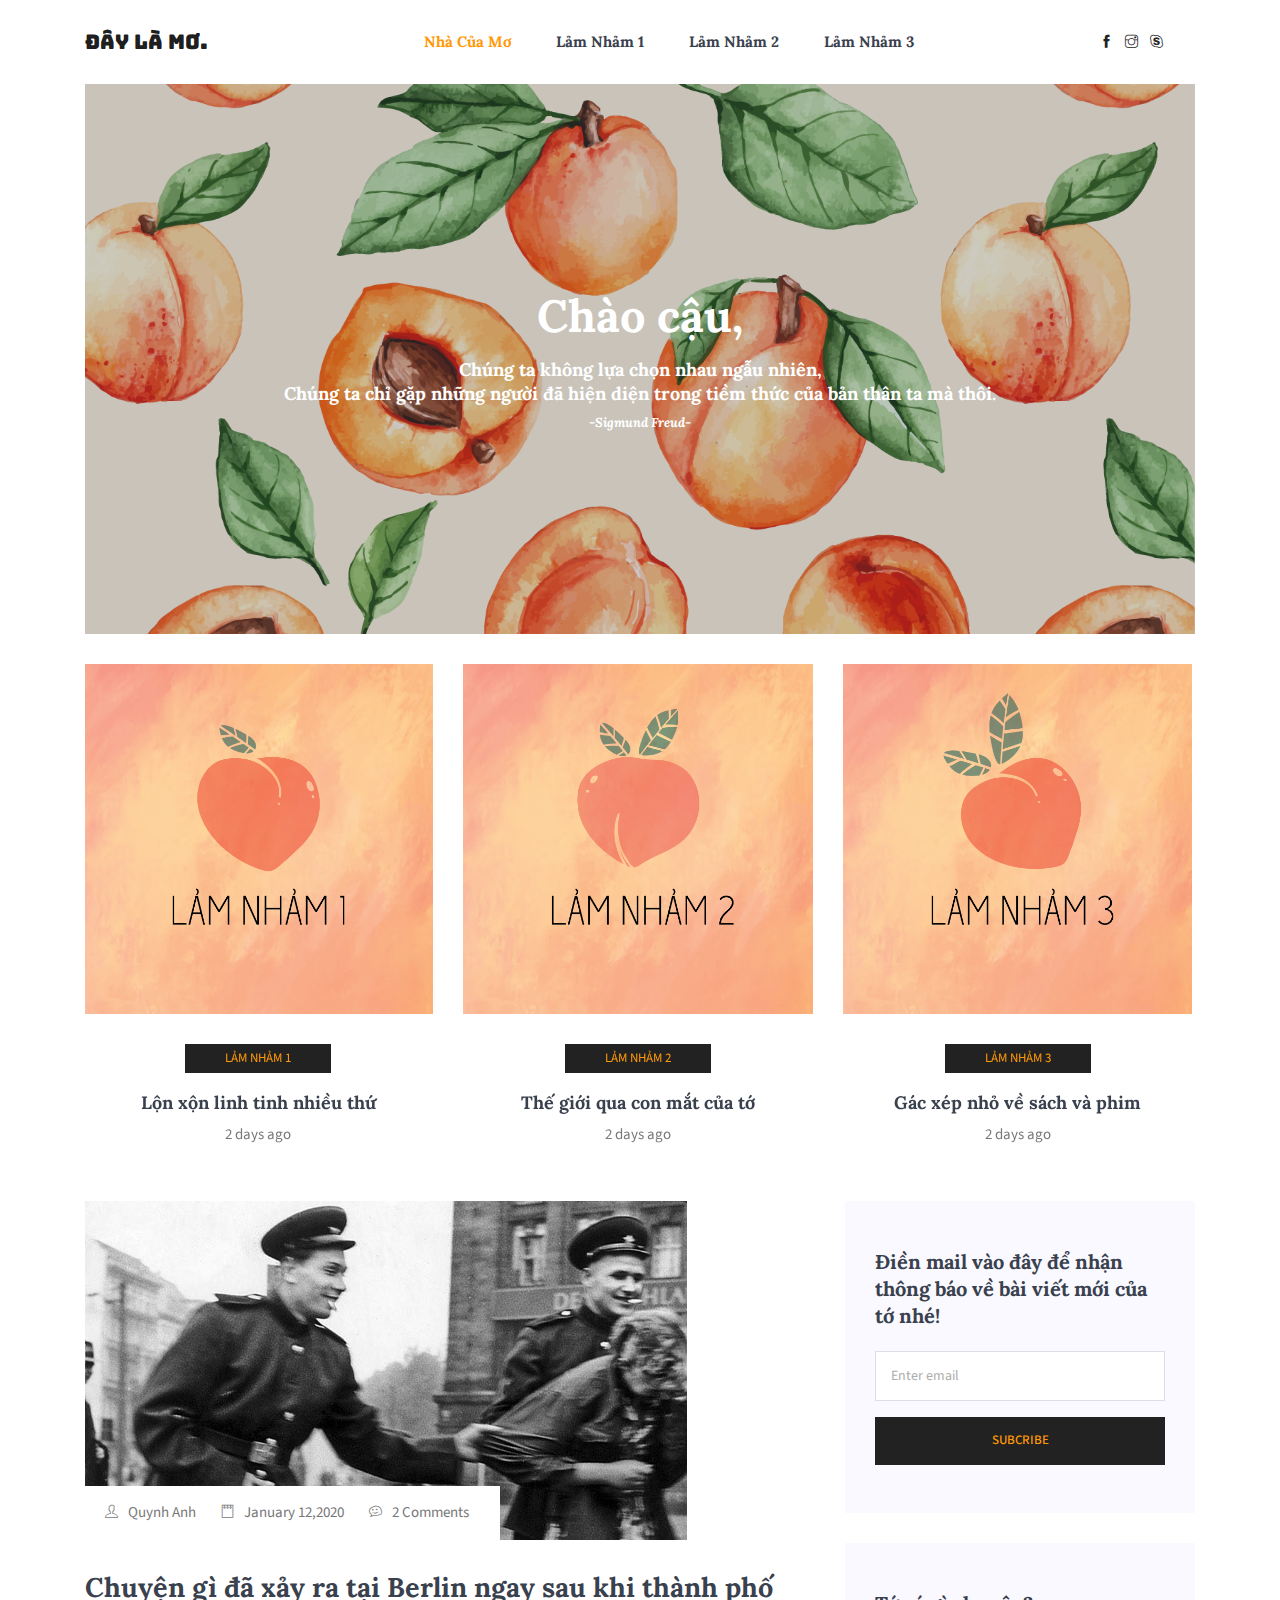
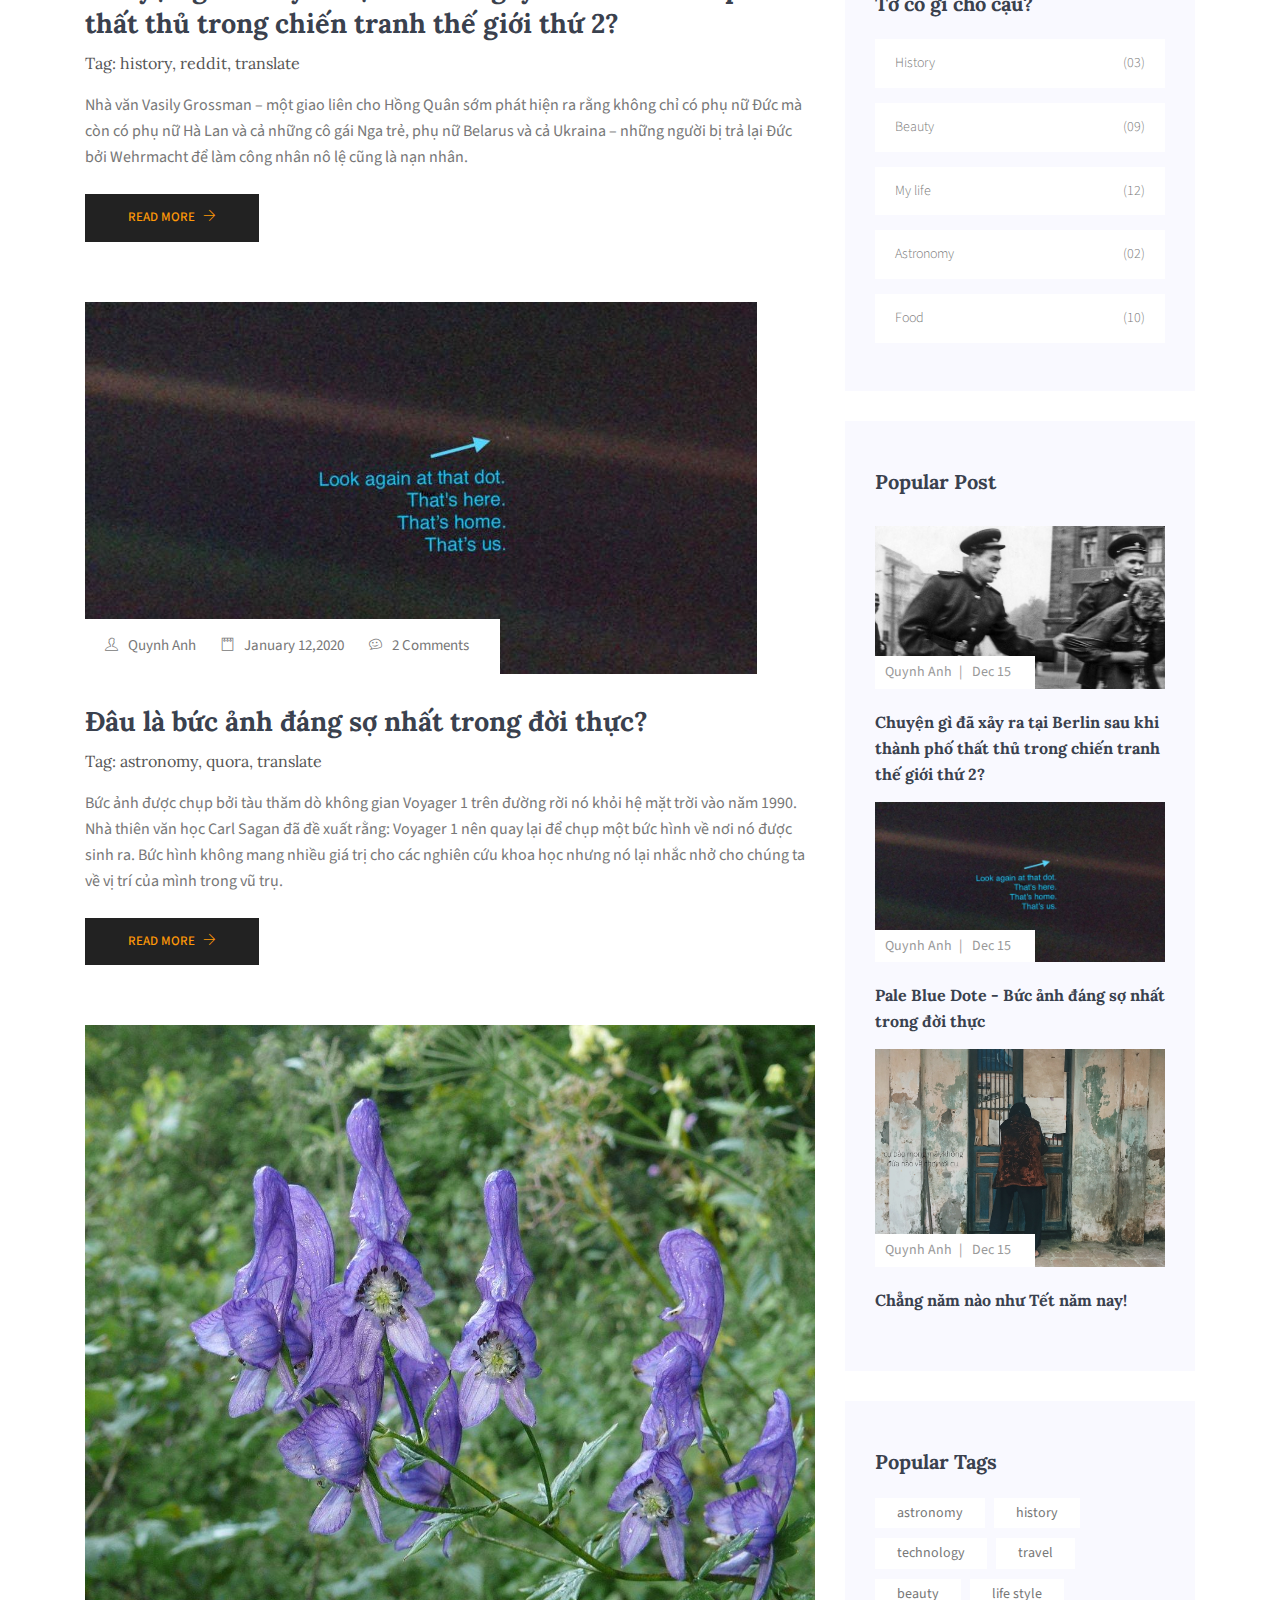
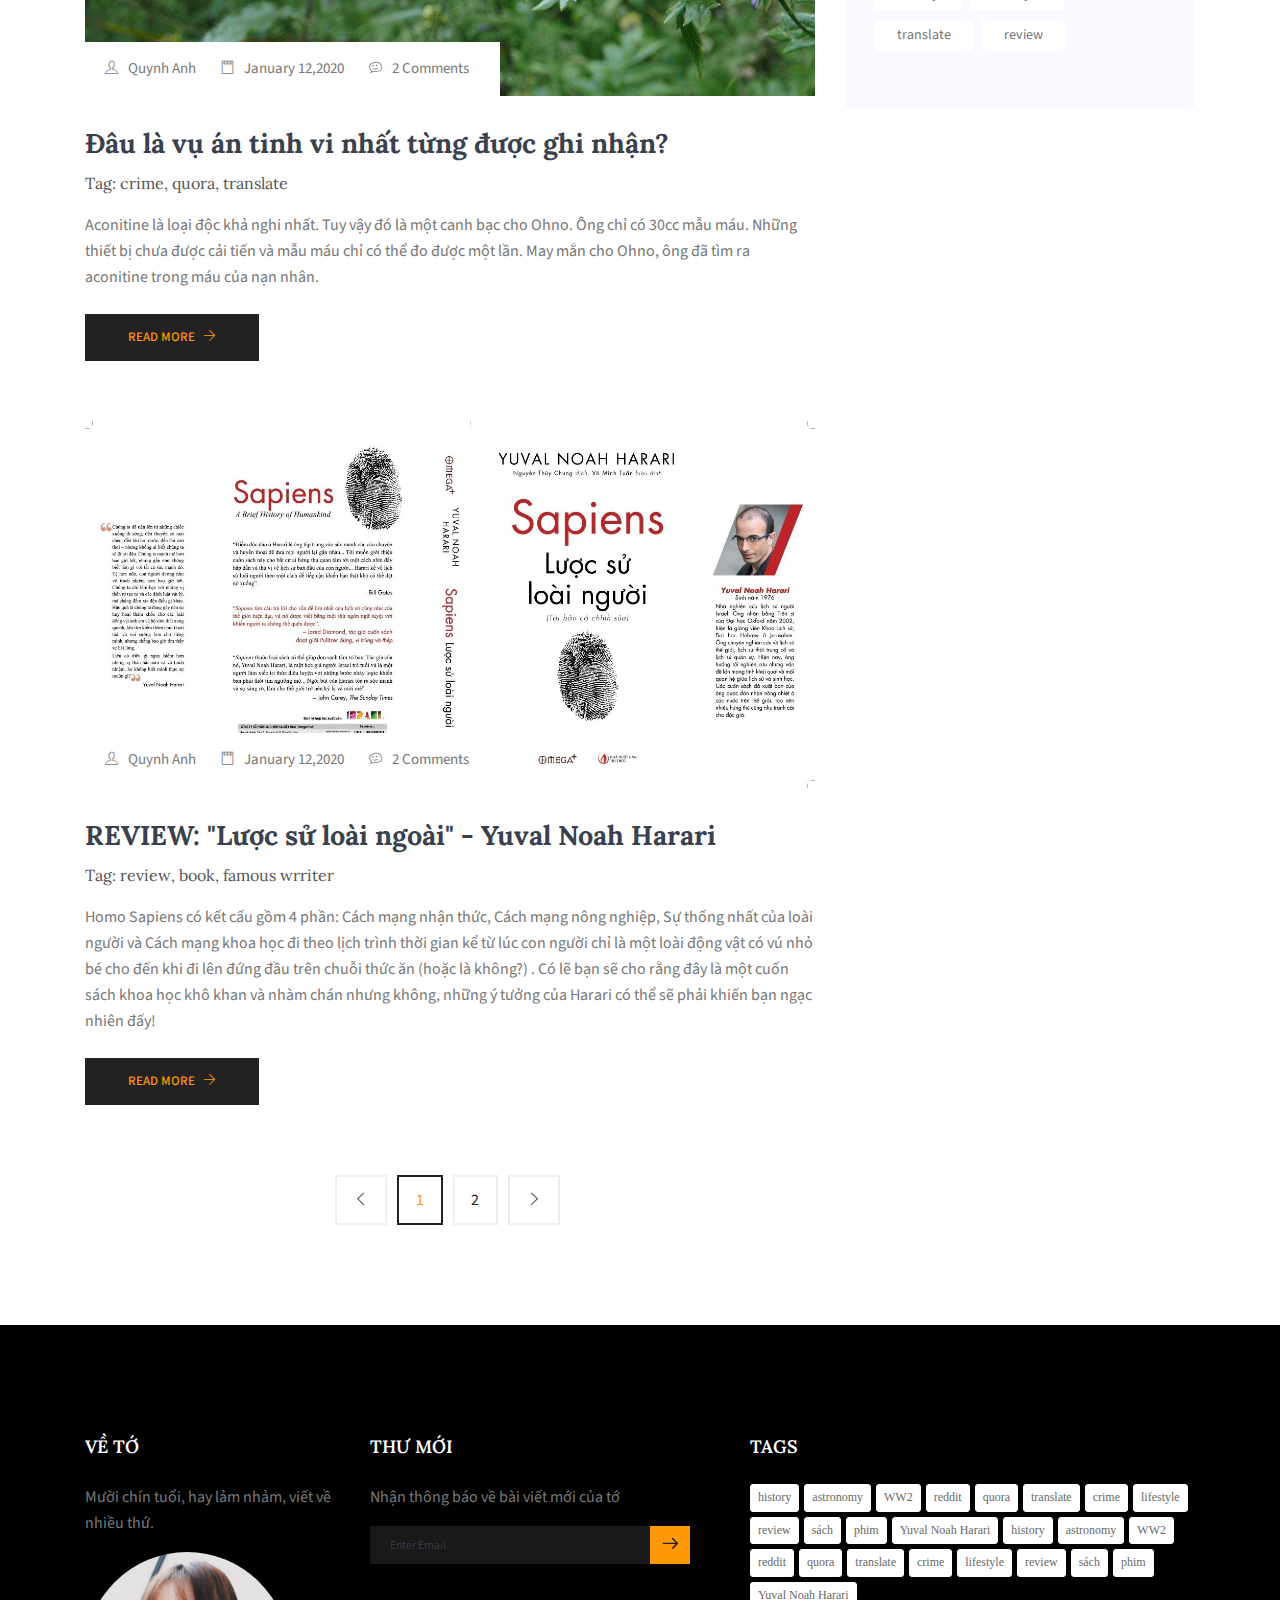
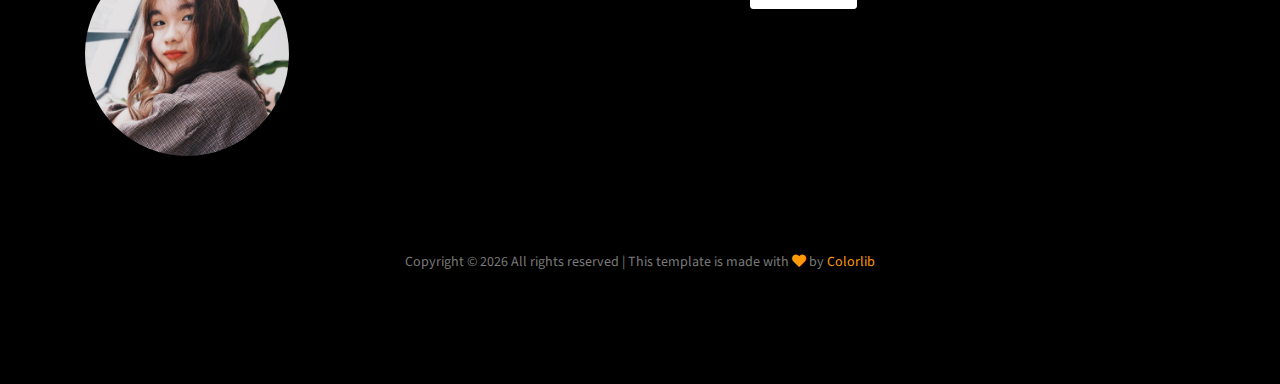
==== commit 0c31662f: "123" ====
--- a/index.html
+++ b/index.html
@@ -198,7 +198,7 @@
                   <img class="img-fluid" src="img/blog1image/anh1.jpg" alt="" />
                   <ul class="thumb-info">
                     <li>
-                      <a href="#"><i class="ti-user"></i>Admin</a>
+                      <a href="#"><i class="ti-user"></i>Quynh Anh</a>
                     </li>
                     <li>
                       <a href="#"><i class="ti-notepad"></i>January 12,2020</a>
@@ -228,7 +228,7 @@
                     Ukraina – những người bị trả lại Đức bởi Wehrmacht để làm
                     công nhân nô lệ cũng là nạn nhân.
                   </p>
-                  <a class="button" href="#"
+                  <a class="button" href="blog1.html"
                     >Read More <i class="ti-arrow-right"></i
                   ></a>
                 </div>
@@ -239,7 +239,7 @@
                   <img class="img-fluid" src="img/blog/blog2.png" alt="" />
                   <ul class="thumb-info">
                     <li>
-                      <a href="#"><i class="ti-user"></i>Admin</a>
+                      <a href="#"><i class="ti-user"></i>Quynh Anh</a>
                     </li>
                     <li>
                       <a href="#"><i class="ti-notepad"></i>January 12,2020</a>
@@ -256,7 +256,7 @@
                     <h3>Đâu là bức ảnh đáng sợ nhất trong đời thực?</h3>
                   </a>
                   <p class="tag-list-inline">
-                    Tag: <a href="#">astronomy</a>, <a href="#">quora</a>,
+                    Tag: <a href="#">astronomy</a>, <a href="blog2.html">quora</a>,
                     <a href="#">translate</a>
                   </p>
                   <p>
@@ -278,7 +278,7 @@
                   <img class="img-fluid" src="img/blog/blog3.png" alt="" />
                   <ul class="thumb-info">
                     <li>
-                      <a href="#"><i class="ti-user"></i>Admin</a>
+                      <a href="#"><i class="ti-user"></i>Quynh Anh</a>
                     </li>
                     <li>
                       <a href="#"><i class="ti-notepad"></i>January 12,2020</a>
@@ -319,7 +319,7 @@
                   />
                   <ul class="thumb-info">
                     <li>
-                      <a href="#"><i class="ti-user"></i>Admin</a>
+                      <a href="#"><i class="ti-user"></i>Quynh Anh</a>
                     </li>
                     <li>
                       <a href="#"><i class="ti-notepad"></i>January 12,2020</a>
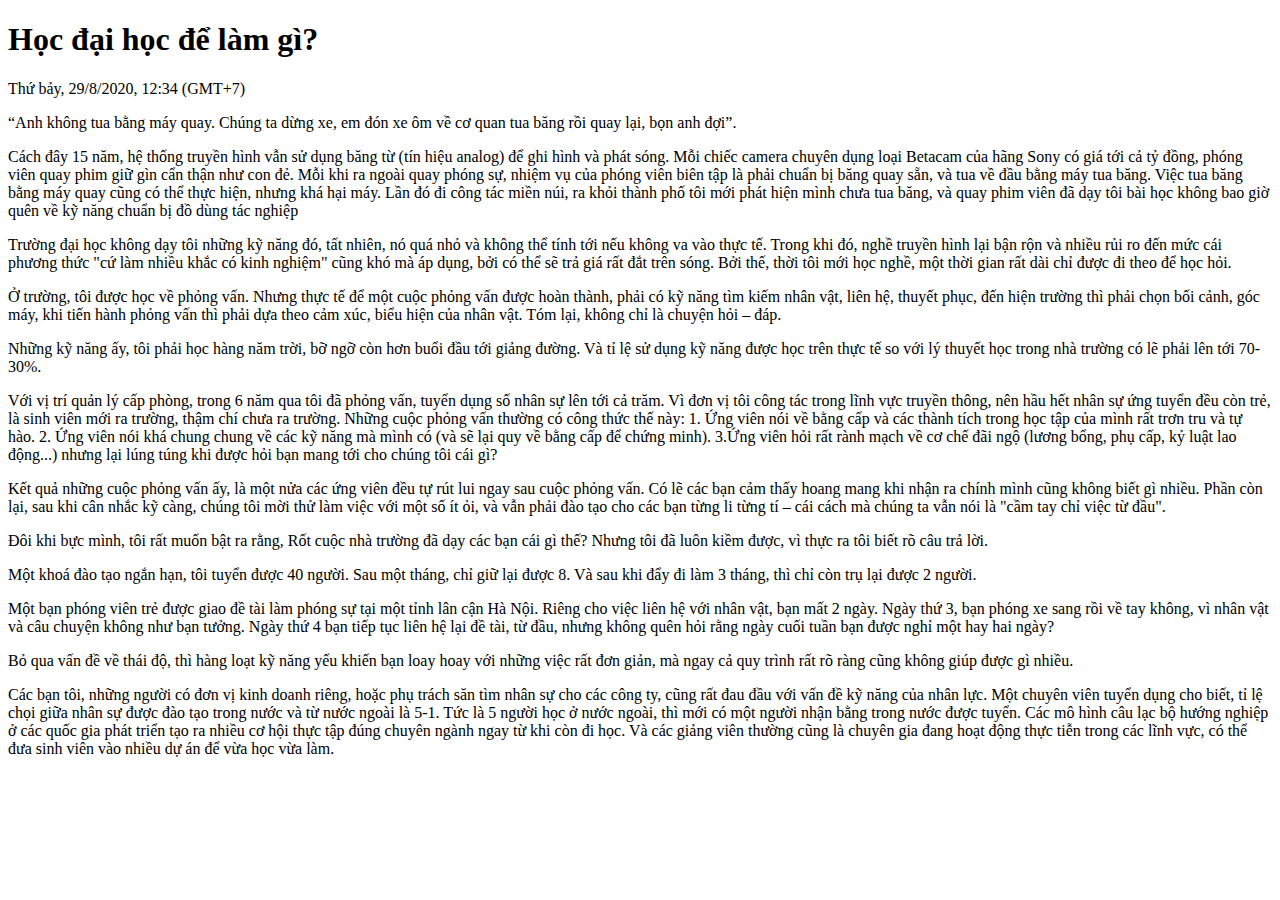
==== commit f7ab6794: "Add files via upload" ====
--- a/index.html
+++ b/index.html
@@ -1,864 +1,61 @@
 <!DOCTYPE html>
-<html lang="vi">
-  <head>
-    <meta charset="UTF-8" />
-    <meta name="viewport" content="width=device-width, initial-scale=1.0" />
-    <meta http-equiv="X-UA-Compatible" content="ie=edge" />
-    <title>Đây là mơ.</title>
-    <link rel="icon" href="img/Fevicon.png" type="image/png" />
-    <link
-      href="https://fonts.googleapis.com/css2?family=Bungee&display=swap"
-      rel="stylesheet"
-    />
-    <link rel="stylesheet" href="vendors/bootstrap/bootstrap.min.css" />
-    <link rel="stylesheet" href="vendors/fontawesome/css/all.min.css" />
-    <link rel="stylesheet" href="vendors/themify-icons/themify-icons.css" />
-    <link rel="stylesheet" href="vendors/linericon/style.css" />
-    <link
-      rel="stylesheet"
-      href="vendors/owl-carousel/owl.theme.default.min.css"
-    />
-    <link rel="stylesheet" href="vendors/owl-carousel/owl.carousel.min.css" />
+<html lang="en">
 
-    <link rel="stylesheet" href="css/style.css" />
+<head>
+    <meta charset="UTF-8">
+    <meta name="viewport" content="width=device-width, initial-scale=1.0">
+    <title>Document</title>
+</head>
 
-    <style>
-      .navbar-brand.logo_h {
-        font-family: "Bungee", cursive;
-      }
-      .Tags ul li {
-        float: left;
-        margin: 0 5px 5px 0;
-        padding: 0;
-        clear: none;
-      }
-      .Tags ul li a {
-        background: none repeat scroll 0 0 #ffffff;
-        border-color: #ffffff;
-        color: #696969;
-        border-radius: 3px;
-        border-style: solid;
-        border-width: 1px;
-        display: block;
-        font-size: 12px !important;
-        font-family: "Segoe UI";
-        padding: 3px 7px;
-        white-space: nowrap;
-      }
-    </style>
-  </head>
-  <body>
-    <!--================Header Menu Area =================-->
-    <header class="header_area">
-      <div class="main_menu">
-        <nav class="navbar navbar-expand-lg navbar-light">
-          <div class="container box_1620">
-            <!-- Brand and toggle get grouped for better mobile display -->
-            <a class="navbar-brand logo_h" href="index.html"> ĐÂY LÀ MƠ. </a>
-            <button
-              class="navbar-toggler"
-              type="button"
-              data-toggle="collapse"
-              data-target="#navbarSupportedContent"
-              aria-controls="navbarSupportedContent"
-              aria-expanded="false"
-              aria-label="Toggle navigation"
-            >
-              <span class="icon-bar"></span>
-              <span class="icon-bar"></span>
-              <span class="icon-bar"></span>
-            </button>
-            <!-- Collect the nav links, forms, and other content for toggling -->
-            <div
-              class="collapse navbar-collapse offset"
-              id="navbarSupportedContent"
-            >
-              <ul class="nav navbar-nav menu_nav justify-content-center">
-                <li class="nav-item active">
-                  <a class="nav-link" href="index.html">Nhà của Mơ</a>
-                </li>
-                <li class="nav-item">
-                  <a class="nav-link" href="lamnham1.html">Lảm nhảm 1</a>
-                </li>
-                <li class="nav-item">
-                  <a class="nav-link" href="lamnham2.html">Lảm nhảm 2</a>
-                </li>
-                <li class="nav-item">
-                  <a href="lamnham3.html" class="nav-link">Lảm nhảm 3</a>
-                </li>
-              </ul>
+<body>
+    <h1>Học đại học để làm gì?</h1>
+    <p>Thứ bảy, 29/8/2020, 12:34 (GMT+7) </p>
+    <p>“Anh không tua bằng máy quay. Chúng ta dừng xe, em đón xe ôm về cơ quan tua băng rồi quay lại, bọn anh đợi”.
+    <p>Cách đây 15 năm, hệ thống truyền hình vẫn sử dụng băng từ (tín hiệu analog) để ghi hình và phát sóng. Mỗi
+        chiếc camera chuyên dụng loại Betacam của hãng Sony có giá tới cả tỷ đồng, phóng viên quay phim giữ gìn cẩn thận
+        như con đẻ. Mỗi khi ra ngoài quay phóng sự, nhiệm vụ của phóng viên biên tập là phải chuẩn bị băng quay sẵn, và
+        tua về đầu bằng máy tua băng. Việc tua băng bằng máy quay cũng có thể thực hiện, nhưng khá hại máy. Lần đó đi
+        công tác miền núi, ra khỏi thành phố tôi mới phát hiện mình chưa tua băng, và quay phim viên đã dạy tôi bài học
+        không bao giờ quên về kỹ năng chuẩn bị đồ dùng tác nghiệp</p>
+    <p>Trường đại học không dạy tôi những kỹ năng đó, tất nhiên, nó quá nhỏ và không thể tính tới nếu không va vào
+        thực tế. Trong khi đó, nghề truyền hình lại bận rộn và nhiều rủi ro đến mức cái phương thức "cứ làm nhiều khắc
+        có kinh nghiệm" cũng khó mà áp dụng, bởi có thể sẽ trả giá rất đắt trên sóng. Bởi thế, thời tôi mới học nghề,
+        một thời gian rất dài chỉ được đi theo để học hỏi.</p>
+    <p>Ở trường, tôi được học về phỏng vấn. Nhưng thực tế để một cuộc phỏng vấn được hoàn thành, phải có kỹ năng
+        tìm kiếm nhân vật, liên hệ, thuyết phục, đến hiện trường thì phải chọn bối cảnh, góc máy, khi tiến hành phỏng
+        vấn thì phải dựa theo cảm xúc, biểu hiện của nhân vật. Tóm lại, không chỉ là chuyện hỏi – đáp.</p>
+    <p>Những kỹ năng ấy, tôi phải học hàng năm trời, bỡ ngỡ còn hơn buổi đầu tới giảng đường. Và tỉ lệ sử dụng kỹ
+        năng được học trên thực tế so với lý thuyết học trong nhà trường có lẽ phải lên tới 70-30%.</p>
+    <p>Với vị trí quản lý cấp phòng, trong 6 năm qua tôi đã phỏng vấn, tuyển dụng số nhân sự lên tới cả trăm. Vì
+        đơn vị tôi công tác trong lĩnh vực truyền thông, nên hầu hết nhân sự ứng tuyển đều còn trẻ, là sinh viên mới ra
+        trường, thậm chí chưa ra trường. Những cuộc phỏng vấn thường có công thức thế này: 1. Ứng viên nói về bằng cấp
+        và các thành tích trong học tập của mình rất trơn tru và tự hào. 2. Ứng viên nói khá chung chung về các kỹ năng
+        mà mình có (và sẽ lại quy về bằng cấp để chứng minh). 3.Ứng viên hỏi rất rành mạch về cơ chế đãi ngộ (lương
+        bổng, phụ cấp, kỷ luật lao động...) nhưng lại lúng túng khi được hỏi bạn mang tới cho chúng tôi cái gì?</p>
+    <p>Kết quả những cuộc phỏng vấn ấy, là một nửa các ứng viên đều tự rút lui ngay sau cuộc phỏng vấn. Có lẽ các
+        bạn cảm thấy hoang mang khi nhận ra chính mình cũng không biết gì nhiều. Phần còn lại, sau khi cân nhắc kỹ càng,
+        chúng tôi mời thử làm việc với một số ít ỏi, và vẫn phải đào tạo cho các bạn từng li từng tí – cái cách mà chúng
+        ta vẫn nói là "cầm tay chỉ việc từ đầu".</p>
+    <p>Đôi khi bực mình, tôi rất muốn bật ra rằng, Rốt cuộc nhà trường đã dạy các bạn cái gì thế? Nhưng tôi đã luôn
+        kiềm được, vì thực ra tôi biết rõ câu trả lời.</p>
+    <p>Một khoá đào tạo ngắn hạn, tôi tuyển được 40 người. Sau một tháng, chỉ giữ lại được 8. Và sau khi đẩy đi làm
+        3 tháng, thì chỉ còn trụ lại được 2 người.</p>
+    <p>Một bạn phóng viên trẻ được giao đề tài làm phóng sự tại một tỉnh lân cận Hà Nội. Riêng cho việc liên hệ với
+        nhân vật, bạn mất 2 ngày. Ngày thứ 3, bạn phóng xe sang rồi về tay không, vì nhân vật và câu chuyện không như
+        bạn tưởng. Ngày thứ 4 bạn tiếp tục liên hệ lại đề tài, từ đầu, nhưng không quên hỏi rằng ngày cuối tuần bạn được
+        nghỉ một hay hai ngày?</p>
+    <p>Bỏ qua vấn đề về thái độ, thì hàng loạt kỹ năng yếu khiến bạn loay hoay với những việc rất đơn giản, mà ngay
+        cả quy trình rất rõ ràng cũng không giúp được gì nhiều.</p>
+    <p>Các bạn tôi, những người có đơn vị kinh doanh riêng, hoặc phụ trách săn tìm nhân sự cho các công ty, cũng
+        rất đau đầu với vấn đề kỹ năng của nhân lực. Một chuyên viên tuyển dụng cho biết, tỉ lệ chọi giữa nhân sự được
+        đào tạo trong nước và từ nước ngoài là 5-1. Tức là 5 người học ở nước ngoài, thì mới có một người nhận bằng
+        trong nước được tuyển. Các mô hình câu lạc bộ hướng nghiệp ở các quốc gia phát triển tạo ra nhiều cơ hội thực
+        tập đúng chuyên ngành ngay từ khi còn đi học. Và các giảng viên thường cũng là chuyên gia đang hoạt động thực
+        tiễn trong các lĩnh vực, có thể đưa sinh viên vào nhiều dự án để vừa học vừa làm.</p>
 
-              <ul class="nav navbar-nav navbar-right navbar-social">
-                <li>
-                  <a href="https://www.facebook.com/quynhanh.nt1611/"
-                    ><i class="ti-facebook"></i
-                  ></a>
-                </li>
-                <li>
-                  <a href="https://www.instagram.com/saltieggizz/?hl=en"
-                    ><i class="ti-instagram"></i
-                  ></a>
-                </li>
-                <li>
-                  <a href="#"><i class="ti-skype"></i></a>
-                </li>
-              </ul>
-            </div>
-          </div>
-        </nav>
-      </div>
-    </header>
-    <!--================Header Menu Area =================-->
+    </p>
 
-    <main class="site-main">
-      <!--================Hero Banner start =================-->
-      <section class="mb-30px">
-        <div class="container">
-          <div class="hero-banner">
-            <div class="hero-banner__content">
-              <h1>Chào cậu,</h1>
-              <h2>
-                Chúng ta không lựa chọn nhau ngẫu nhiên,
-                <br />Chúng ta chỉ gặp những người đã hiện diện trong tiềm thức
-                của bản thân ta mà thôi.
-              </h2>
-              <h3 style="font-size: small; font-style: italic">
-                -Sigmund Freud-
-              </h3>
-            </div>
-          </div>
-        </div>
-      </section>
-      <!--================Hero Banner end =================-->
+    </p>
+</body>
 
-      <!--================ Blog slider start =================-->
-      <section>
-        <div class="container">
-          <div class="owl-carousel owl-theme blog-slider">
-            <div class="card blog__slide text-center">
-              <div class="blog__slide__img">
-                <img
-                  class="card-img rounded-0"
-                  src="img/blog/blog-slider/blog-slide1.png"
-                  alt=""
-                />
-              </div>
-              <div class="blog__slide__content">
-                <a class="blog__slide__label" href="#">LẢM NHẢM 1</a>
-                <h3>
-                  <a href="#">Lộn xộn linh tinh nhiều thứ</a>
-                </h3>
-                <p>2 days ago</p>
-              </div>
-            </div>
-            <div class="card blog__slide text-center">
-              <div class="blog__slide__img">
-                <img
-                  class="card-img rounded-0"
-                  src="img/blog/blog-slider/blog-slide2.png"
-                  alt=""
-                />
-              </div>
-              <div class="blog__slide__content">
-                <a class="blog__slide__label" href="#">LẢM NHẢM 2</a>
-                <h3>
-                  <a href="#">Thế giới qua con mắt của tớ</a>
-                </h3>
-                <p>2 days ago</p>
-              </div>
-            </div>
-            <div class="card blog__slide text-center">
-              <div class="blog__slide__img">
-                <img
-                  class="card-img rounded-0"
-                  src="img/blog/blog-slider/blog-slide3.png"
-                  alt=""
-                />
-              </div>
-              <div class="blog__slide__content">
-                <a class="blog__slide__label" href="#">LẢM NHẢM 3</a>
-                <h3>
-                  <a href="#">Gác xép nhỏ về sách và phim</a>
-                </h3>
-                <p>2 days ago</p>
-              </div>
-            </div>
-          </div>
-        </div>
-      </section>
-      <!--================ Blog slider end =================-->
-
-      <!--================ Start Blog Post Area =================-->
-      <section class="blog-post-area section-margin mt-4">
-        <div class="container">
-          <div class="row">
-            <div class="col-lg-8">
-              <div class="single-recent-blog-post">
-                <div class="thumb">
-                  <img class="img-fluid" src="img/blog1image/anh1.jpg" alt="" />
-                  <ul class="thumb-info">
-                    <li>
-                      <a href="#"><i class="ti-user"></i>Quynh Anh</a>
-                    </li>
-                    <li>
-                      <a href="#"><i class="ti-notepad"></i>January 12,2020</a>
-                    </li>
-                    <li>
-                      <a href="#"
-                        ><i class="ti-themify-favicon"></i>2 Comments</a
-                      >
-                    </li>
-                  </ul>
-                </div>
-                <div class="details mt-20">
-                  <a href="blog1.html">
-                    <h3>
-                      Chuyện gì đã xảy ra tại Berlin ngay sau khi thành phố thất
-                      thủ trong chiến tranh thế giới thứ 2?
-                    </h3>
-                  </a>
-                  <p class="tag-list-inline">
-                    Tag: <a href="#">history</a>, <a href="#">reddit</a>,
-                    <a href="#">translate</a>
-                  </p>
-                  <p>
-                    Nhà văn Vasily Grossman – một giao liên cho Hồng Quân sớm
-                    phát hiện ra rằng không chỉ có phụ nữ Đức mà còn có phụ nữ
-                    Hà Lan và cả những cô gái Nga trẻ, phụ nữ Belarus và cả
-                    Ukraina – những người bị trả lại Đức bởi Wehrmacht để làm
-                    công nhân nô lệ cũng là nạn nhân.
-                  </p>
-                  <a class="button" href="blog1.html"
-                    >Read More <i class="ti-arrow-right"></i
-                  ></a>
-                </div>
-              </div>
-
-              <div class="single-recent-blog-post">
-                <div class="thumb">
-                  <img class="img-fluid" src="img/blog/blog2.png" alt="" />
-                  <ul class="thumb-info">
-                    <li>
-                      <a href="#"><i class="ti-user"></i>Quynh Anh</a>
-                    </li>
-                    <li>
-                      <a href="#"><i class="ti-notepad"></i>January 12,2020</a>
-                    </li>
-                    <li>
-                      <a href="#"
-                        ><i class="ti-themify-favicon"></i>2 Comments</a
-                      >
-                    </li>
-                  </ul>
-                </div>
-                <div class="details mt-20">
-                  <a href="blog2.html">
-                    <h3>Đâu là bức ảnh đáng sợ nhất trong đời thực?</h3>
-                  </a>
-                  <p class="tag-list-inline">
-                    Tag: <a href="#">astronomy</a>, <a href="blog2.html">quora</a>,
-                    <a href="#">translate</a>
-                  </p>
-                  <p>
-                    Bức ảnh được chụp bởi tàu thăm dò không gian Voyager 1 trên
-                    đường rời nó khỏi hệ mặt trời vào năm 1990. Nhà thiên văn
-                    học Carl Sagan đã đề xuất rằng: Voyager 1 nên quay lại để
-                    chụp một bức hình về nơi nó được sinh ra. Bức hình không
-                    mang nhiều giá trị cho các nghiên cứu khoa học nhưng nó lại
-                    nhắc nhở cho chúng ta về vị trí của mình trong vũ trụ.
-                  </p>
-                  <a class="button" href="#"
-                    >Read More <i class="ti-arrow-right"></i
-                  ></a>
-                </div>
-              </div>
-
-              <div class="single-recent-blog-post">
-                <div class="thumb">
-                  <img class="img-fluid" src="img/blog/blog3.png" alt="" />
-                  <ul class="thumb-info">
-                    <li>
-                      <a href="#"><i class="ti-user"></i>Quynh Anh</a>
-                    </li>
-                    <li>
-                      <a href="#"><i class="ti-notepad"></i>January 12,2020</a>
-                    </li>
-                    <li>
-                      <a href="#"
-                        ><i class="ti-themify-favicon"></i>2 Comments</a
-                      >
-                    </li>
-                  </ul>
-                </div>
-                <div class="details mt-20">
-                  <a href="blog-single.html">
-                    <h3>Đâu là vụ án tinh vi nhất từng được ghi nhận?</h3>
-                  </a>
-                  <p class="tag-list-inline">
-                    Tag: <a href="#">crime</a>, <a href="#">quora</a>,
-                    <a href="#">translate</a>
-                  </p>
-                  <p>
-                    Aconitine là loại độc khả nghi nhất. Tuy vậy đó là một canh
-                    bạc cho Ohno. Ông chỉ có 30cc mẫu máu. Những thiết bị chưa
-                    được cải tiến và mẫu máu chỉ có thể đo được một lần. May mắn
-                    cho Ohno, ông đã tìm ra aconitine trong máu của nạn nhân.
-                  </p>
-                  <a class="button" href="#"
-                    >Read More <i class="ti-arrow-right"></i
-                  ></a>
-                </div>
-              </div>
-
-              <div class="single-recent-blog-post">
-                <div class="thumb">
-                  <img
-                    class="img-fluid"
-                    src="img/blog1image/blog4image/anhanhanh.jpg"
-                    alt=""
-                  />
-                  <ul class="thumb-info">
-                    <li>
-                      <a href="#"><i class="ti-user"></i>Quynh Anh</a>
-                    </li>
-                    <li>
-                      <a href="#"><i class="ti-notepad"></i>January 12,2020</a>
-                    </li>
-                    <li>
-                      <a href="#"
-                        ><i class="ti-themify-favicon"></i>2 Comments</a
-                      >
-                    </li>
-                  </ul>
-                </div>
-                <div class="details mt-20">
-                  <a href="blog4.html">
-                    <h3>REVIEW: "Lược sử loài ngoài" - Yuval Noah Harari</h3>
-                  </a>
-                  <p class="tag-list-inline">
-                    Tag: <a href="#">review</a>, <a href="#">book</a>,
-                    <a href="#">famous wrriter</a>
-                  </p>
-                  <p>
-                    Homo Sapiens có kết cấu gồm 4 phần: Cách mạng nhận thức,
-                    Cách mạng nông nghiệp, Sự thống nhất của loài người và Cách
-                    mạng khoa học đi theo lịch trình thời gian kể từ lúc con
-                    người chỉ là một loài động vật có vú nhỏ bé cho đến khi đi
-                    lên đứng đầu trên chuỗi thức ăn (hoặc là không?) . Có lẽ bạn
-                    sẽ cho rằng đây là một cuốn sách khoa học khô khan và nhàm
-                    chán nhưng không, những ý tưởng của Harari có thể sẽ phải
-                    khiến bạn ngạc nhiên đấy!
-                  </p>
-                  <a class="button" href="#"
-                    >Read More <i class="ti-arrow-right"></i
-                  ></a>
-                </div>
-              </div>
-
-              <div class="row">
-                <div class="col-lg-12">
-                  <nav class="blog-pagination justify-content-center d-flex">
-                    <ul class="pagination">
-                      <li class="page-item">
-                        <a href="#" class="page-link" aria-label="Previous">
-                          <span aria-hidden="true">
-                            <i class="ti-angle-left"></i>
-                          </span>
-                        </a>
-                      </li>
-                      <li class="page-item active">
-                        <a href="#" class="page-link">1</a>
-                      </li>
-                      <li class="page-item">
-                        <a href="#" class="page-link">2</a>
-                      </li>
-                      <li class="page-item">
-                        <a href="#" class="page-link" aria-label="Next">
-                          <span aria-hidden="true">
-                            <i class="ti-angle-right"></i>
-                          </span>
-                        </a>
-                      </li>
-                    </ul>
-                  </nav>
-                </div>
-              </div>
-            </div>
-
-            <!-- Start Blog Post Siddebar -->
-            <div class="col-lg-4 sidebar-widgets">
-              <div class="widget-wrap">
-                <div class="single-sidebar-widget newsletter-widget">
-                  <h4 class="single-sidebar-widget__title">
-                    Điền mail vào đây để nhận thông báo về bài viết mới của tớ
-                    nhé!
-                  </h4>
-                  <div class="form-group mt-30">
-                    <div class="col-autos">
-                      <input
-                        type="text"
-                        class="form-control"
-                        id="inlineFormInputGroup"
-                        placeholder="Enter email"
-                        onfocus="this.placeholder = ''"
-                        onblur="this.placeholder = 'Enter email'"
-                      />
-                    </div>
-                  </div>
-                  <button class="bbtns d-block mt-20 w-100">Subcribe</button>
-                </div>
-
-                <div class="single-sidebar-widget post-category-widget">
-                  <h4 class="single-sidebar-widget__title">
-                    Tớ có gì cho cậu?
-                  </h4>
-                  <ul class="cat-list mt-20">
-                    <li>
-                      <a href="#" class="d-flex justify-content-between">
-                        <p>History</p>
-                        <p>(03)</p>
-                      </a>
-                    </li>
-                    <li>
-                      <a href="#" class="d-flex justify-content-between">
-                        <p>Beauty</p>
-                        <p>(09)</p>
-                      </a>
-                    </li>
-                    <li>
-                      <a href="#" class="d-flex justify-content-between">
-                        <p>My life</p>
-                        <p>(12)</p>
-                      </a>
-                    </li>
-                    <li>
-                      <a href="#" class="d-flex justify-content-between">
-                        <p>Astronomy</p>
-                        <p>(02)</p>
-                      </a>
-                    </li>
-                    <li>
-                      <a href="#" class="d-flex justify-content-between">
-                        <p>Food</p>
-                        <p>(10)</p>
-                      </a>
-                    </li>
-                  </ul>
-                </div>
-
-                <div class="single-sidebar-widget popular-post-widget">
-                  <h4 class="single-sidebar-widget__title">Popular Post</h4>
-                  <div class="popular-post-list">
-                    <div class="single-post-list">
-                      <div class="thumb">
-                        <img
-                          class="card-img rounded-0"
-                          src="img/blog1image/anh1.jpg"
-                          alt=""
-                        />
-                        <ul class="thumb-info">
-                          <li><a href="#">Quynh Anh</a></li>
-                          <li><a href="#">Dec 15</a></li>
-                        </ul>
-                      </div>
-                      <div class="details mt-20">
-                        <a href="blog1.html">
-                          <h6>
-                            Chuyện gì đã xảy ra tại Berlin sau khi thành phố
-                            thất thủ trong chiến tranh thế giới thứ 2?
-                          </h6>
-                        </a>
-                      </div>
-                    </div>
-                    <div class="single-post-list">
-                      <div class="thumb">
-                        <img
-                          class="card-img rounded-0"
-                          src="img/blog/blog2.png"
-                          alt=""
-                        />
-                        <ul class="thumb-info">
-                          <li><a href="#">Quynh Anh</a></li>
-                          <li><a href="#">Dec 15</a></li>
-                        </ul>
-                      </div>
-                      <div class="details mt-20">
-                        <a href="blog2.html">
-                          <h6>
-                            Pale Blue Dote - Bức ảnh đáng sợ nhất trong đời thực
-                          </h6>
-                        </a>
-                      </div>
-                    </div>
-                    <div class="single-post-list">
-                      <div class="thumb">
-                        <img
-                          class="card-img rounded-0"
-                          src="img/cu.jpg"
-                          alt=""
-                        />
-                        <ul class="thumb-info">
-                          <li><a href="#">Quynh Anh</a></li>
-                          <li><a href="#">Dec 15</a></li>
-                        </ul>
-                      </div>
-                      <div class="details mt-20">
-                        <a href="#">
-                          <h6>
-                           Chẳng năm nào như Tết năm nay!
-                          </h6>
-                        </a>
-                      </div>
-                    </div>
-                  </div>
-                </div>
-
-                <div class="single-sidebar-widget tag_cloud_widget">
-                  <h4 class="single-sidebar-widget__title">Popular Tags</h4>
-                  <ul class="list">
-                    <li>
-                      <a href="#">astronomy</a>
-                    </li>
-                    <li>
-                      <a href="#">history</a>
-                    </li>
-                    <li>
-                      <a href="#">technology</a>
-                    </li>
-                    <li>
-                      <a href="#">travel</a>
-                    </li>
-                    <li>
-                      <a href="#">beauty</a>
-                    </li>
-                    <li>
-                      <a href="#">life style</a>
-                    </li>
-                    <li>
-                      <a href="#">translate</a>
-                    </li>
-                    <li>
-                      <a href="#">review</a>
-                    </li>
-                  </ul>
-                </div>
-              </div>
-            </div>
-          </div>
-          <!-- End Blog Post Siddebar -->
-        </div>
-      </section>
-      <!--================ End Blog Post Area =================-->
-    </main>
-
-    <!--================ Start Footer Area =================-->
-    <footer class="footer-area section-padding">
-      <div class="container">
-        <div class="row">
-          <div class="col-lg-3 col-md-6 col-sm-6">
-            <div class="single-footer-widget">
-              <h6>VỀ TỚ</h6>
-              <p>Mười chín tuổi, hay lảm nhảm, viết về nhiều thứ.</p>
-              <img
-                style="width: 80%; margin-bottom: 15px; border-radius: 100%"
-                class="img-fluid"
-                src="img/quynhanh.jpg"
-                alt="quynhanh"
-              />
-            </div>
-          </div>
-          <div class="col-lg-4 col-md-6 col-sm-6">
-            <div class="single-footer-widget">
-              <h6>THƯ MỚI</h6>
-              <p>Nhận thông báo về bài viết mới của tớ</p>
-              <div class="" id="mc_embed_signup">
-                <form
-                  target="_blank"
-                  novalidate="true"
-                  action="https://spondonit.us12.list-manage.com/subscribe/post?u=1462626880ade1ac87bd9c93a&amp;id=92a4423d01"
-                  method="get"
-                  class="form-inline"
-                >
-                  <div class="d-flex flex-row">
-                    <input
-                      class="form-control"
-                      name="EMAIL"
-                      placeholder="Enter Email"
-                      onfocus="this.placeholder = ''"
-                      onblur="this.placeholder = 'Enter Email '"
-                      required=""
-                      type="email"
-                    />
-
-                    <button class="click-btn btn btn-default">
-                      <span class="lnr lnr-arrow-right"></span>
-                    </button>
-                    <div style="position: absolute; left: -5000px">
-                      <input
-                        name="b_36c4fd991d266f23781ded980_aefe40901a"
-                        tabindex="-1"
-                        value=""
-                        type="text"
-                      />
-                    </div>
-
-                    <!-- <div class="col-lg-4 col-md-4">
-                        <button class="bb-btn btn"><span class="lnr lnr-arrow-right"></span></button>
-                      </div>  -->
-                  </div>
-                  <div class="info"></div>
-                </form>
-              </div>
-            </div>
-          </div>
-          <div class="col-lg-5 col-md-6 col-sm-6">
-            <h6>TAGS</h6>
-            <div class="Tags">
-              <ul class="wp-tag-cloud">
-                <li>
-                  <a
-                    href="#"
-                    class="tag-link-42 tag-link-position-1"
-                    title="120 chủ đề"
-                    style="font-size: 11px"
-                    >history</a
-                  >
-                </li>
-                <li>
-                  <a
-                    href="#"
-                    class="tag-link-45 tag-link-position-2"
-                    title="115 chủ đề"
-                    style="font-size: 11px"
-                    >astronomy</a
-                  >
-                </li>
-                <li>
-                  <a
-                    href="#"
-                    class="tag-link-68 tag-link-position-3"
-                    title="107 chủ đề"
-                    style="font-size: 11px"
-                    >WW2</a
-                  >
-                </li>
-                <li>
-                  <a
-                    href="#"
-                    class="tag-link-62 tag-link-position-4"
-                    title="84 chủ đề"
-                    style="font-size: 11px"
-                    >reddit</a
-                  >
-                </li>
-                <li>
-                  <a
-                    href="#"
-                    class="tag-link-28 tag-link-position-5"
-                    title="73 chủ đề"
-                    style="font-size: 11px"
-                    >quora</a
-                  >
-                </li>
-                <li>
-                  <a
-                    href="#"
-                    class="tag-link-46 tag-link-position-6"
-                    title="66 chủ đề"
-                    style="font-size: 11px"
-                    >translate</a
-                  >
-                </li>
-                <li>
-                  <a
-                    href="#"
-                    class="tag-link-335 tag-link-position-7"
-                    title="56 chủ đề"
-                    style="font-size: 11px"
-                    >crime</a
-                  >
-                </li>
-                <li>
-                  <a
-                    href="#"
-                    class="tag-link-77 tag-link-position-8"
-                    title="50 chủ đề"
-                    style="font-size: 11px"
-                    >lifestyle</a
-                  >
-                </li>
-                <li>
-                  <a
-                    href="#"
-                    class="tag-link-39 tag-link-position-9"
-                    title="47 chủ đề"
-                    style="font-size: 11px"
-                    >review</a
-                  >
-                </li>
-                <li>
-                  <a
-                    href="#"
-                    class="tag-link-76 tag-link-position-10"
-                    title="46 chủ đề"
-                    style="font-size: 11px"
-                    >sách</a
-                  >
-                </li>
-                <li>
-                  <a
-                    href="#"
-                    class="tag-link-44 tag-link-position-11"
-                    title="45 chủ đề"
-                    style="font-size: 11px"
-                    >phim</a
-                  >
-                </li>
-                <li>
-                  <a
-                    href="#"
-                    class="tag-link-41 tag-link-position-12"
-                    title="43 chủ đề"
-                    style="font-size: 11px"
-                    >Yuval Noah Harari</a
-                  >
-                </li>
-                <li>
-                  <a
-                    href="#"
-                    class="tag-link-42 tag-link-position-1"
-                    title="120 chủ đề"
-                    style="font-size: 11px"
-                    >history</a
-                  >
-                </li>
-                <li>
-                  <a
-                    href="#"
-                    class="tag-link-45 tag-link-position-2"
-                    title="115 chủ đề"
-                    style="font-size: 11px"
-                    >astronomy</a
-                  >
-                </li>
-                <li>
-                  <a
-                    href="#"
-                    class="tag-link-68 tag-link-position-3"
-                    title="107 chủ đề"
-                    style="font-size: 11px"
-                    >WW2</a
-                  >
-                </li>
-                <li>
-                  <a
-                    href="#"
-                    class="tag-link-62 tag-link-position-4"
-                    title="84 chủ đề"
-                    style="font-size: 11px"
-                    >reddit</a
-                  >
-                </li>
-                <li>
-                  <a
-                    href="#"
-                    class="tag-link-28 tag-link-position-5"
-                    title="73 chủ đề"
-                    style="font-size: 11px"
-                    >quora</a
-                  >
-                </li>
-                <li>
-                  <a
-                    href="#"
-                    class="tag-link-46 tag-link-position-6"
-                    title="66 chủ đề"
-                    style="font-size: 11px"
-                    >translate</a
-                  >
-                </li>
-                <li>
-                  <a
-                    href="#"
-                    class="tag-link-335 tag-link-position-7"
-                    title="56 chủ đề"
-                    style="font-size: 11px"
-                    >crime</a
-                  >
-                </li>
-                <li>
-                  <a
-                    href="#"
-                    class="tag-link-77 tag-link-position-8"
-                    title="50 chủ đề"
-                    style="font-size: 11px"
-                    >lifestyle</a
-                  >
-                </li>
-                <li>
-                  <a
-                    href="#"
-                    class="tag-link-39 tag-link-position-9"
-                    title="47 chủ đề"
-                    style="font-size: 11px"
-                    >review</a
-                  >
-                </li>
-                <li>
-                  <a
-                    href="#"
-                    class="tag-link-76 tag-link-position-10"
-                    title="46 chủ đề"
-                    style="font-size: 11px"
-                    >sách</a
-                  >
-                </li>
-                <li>
-                  <a
-                    href="#"
-                    class="tag-link-44 tag-link-position-11"
-                    title="45 chủ đề"
-                    style="font-size: 11px"
-                    >phim</a
-                  >
-                </li>
-                <li>
-                  <a
-                    href="#"
-                    class="tag-link-41 tag-link-position-12"
-                    title="43 chủ đề"
-                    style="font-size: 11px"
-                    >Yuval Noah Harari</a
-                  >
-                </li>
-              </ul>
-            </div>
-          </div>
-        </div>
-        <div
-          class="footer-bottom d-flex justify-content-center align-items-center flex-wrap"
-        >
-          <p class="footer-text m-0">
-            <!-- Link back to Colorlib can't be removed. Template is licensed under CC BY 3.0. -->
-            Copyright &copy;
-            <script>
-              document.write(new Date().getFullYear());
-            </script>
-            All rights reserved | This template is made with
-            <i class="fa fa-heart" aria-hidden="true"></i> by
-            <a href="https://colorlib.com" target="_blank">Colorlib</a>
-            <!-- Link back to Colorlib can't be removed. Template is licensed under CC BY 3.0. -->
-          </p>
-        </div>
-      </div>
-    </footer>
-    <!--================ End Footer Area =================-->
-
-    <script src="vendors/jquery/jquery-3.2.1.min.js"></script>
-    <script src="vendors/bootstrap/bootstrap.bundle.min.js"></script>
-    <script src="vendors/owl-carousel/owl.carousel.min.js"></script>
-    <script src="js/jquery.ajaxchimp.min.js"></script>
-    <script src="js/mail-script.js"></script>
-    <script src="js/main.js"></script>
-  </body>
-</html>
+</html>